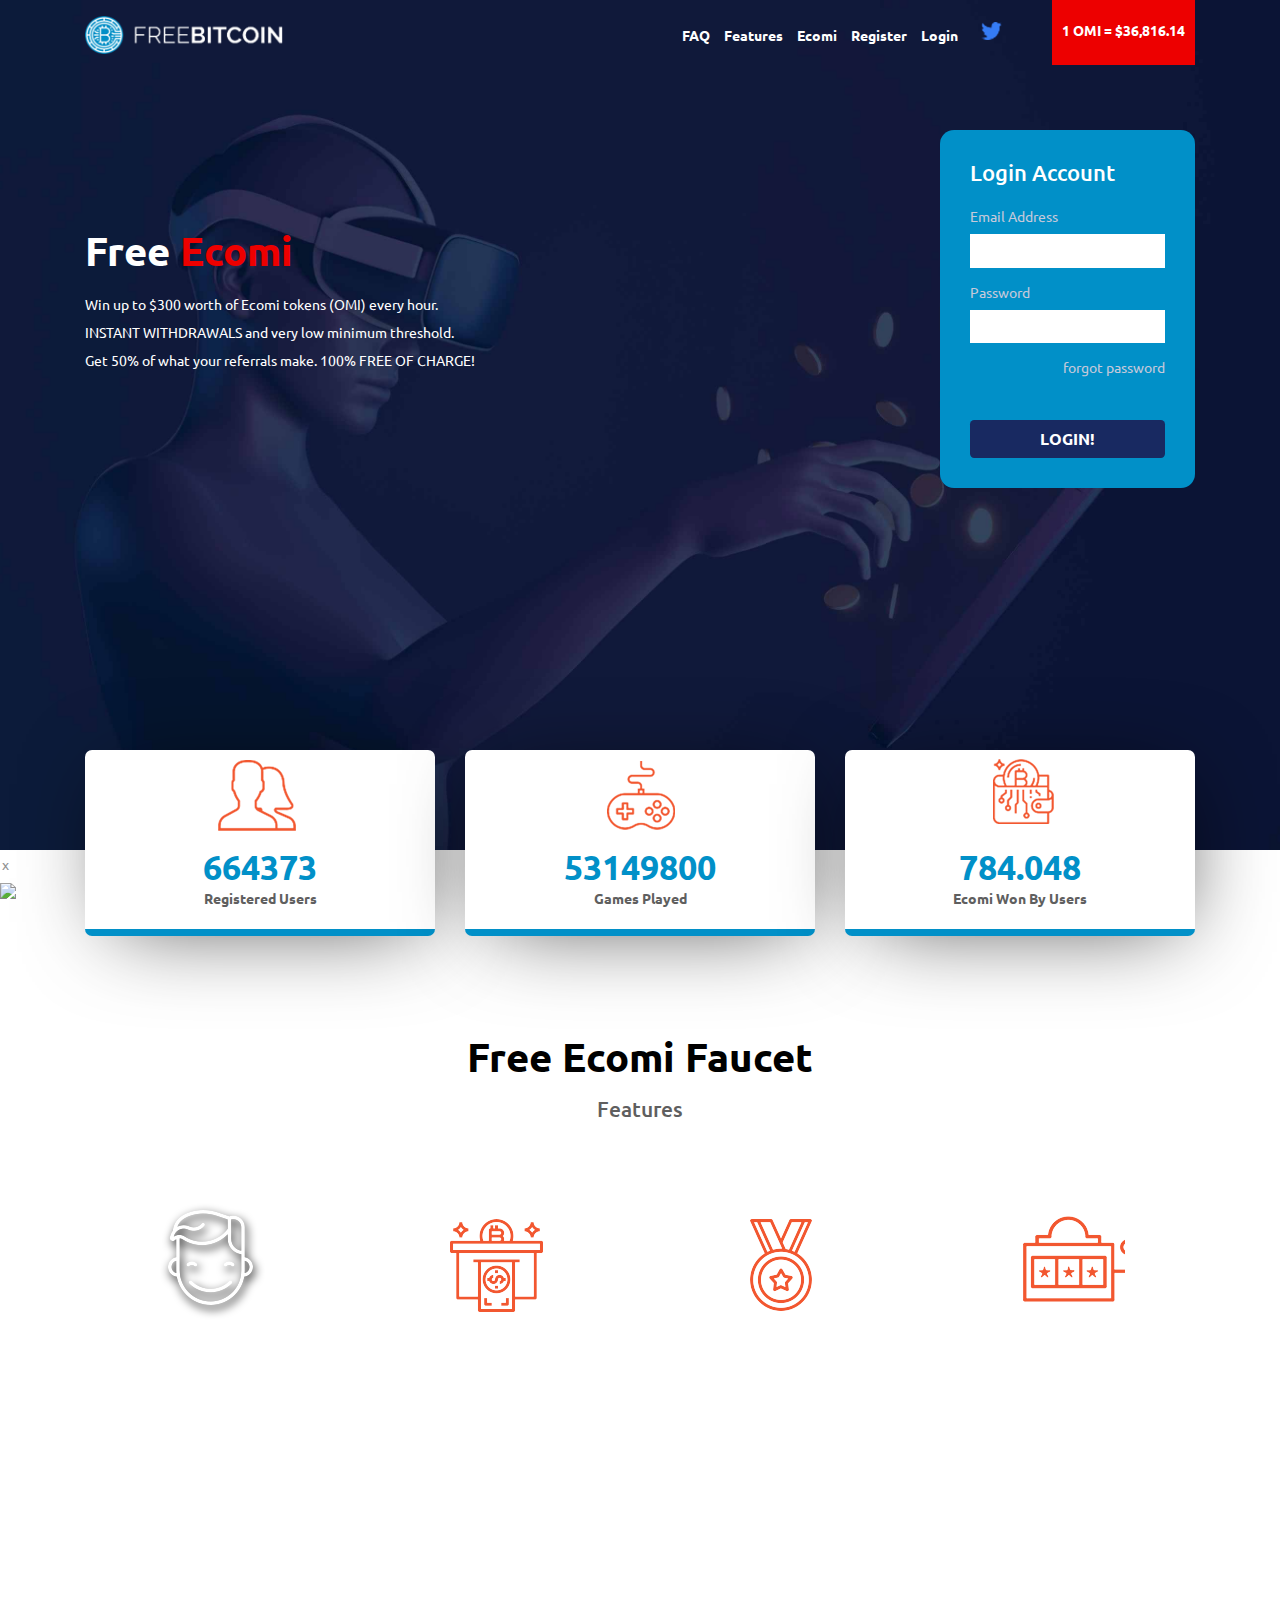
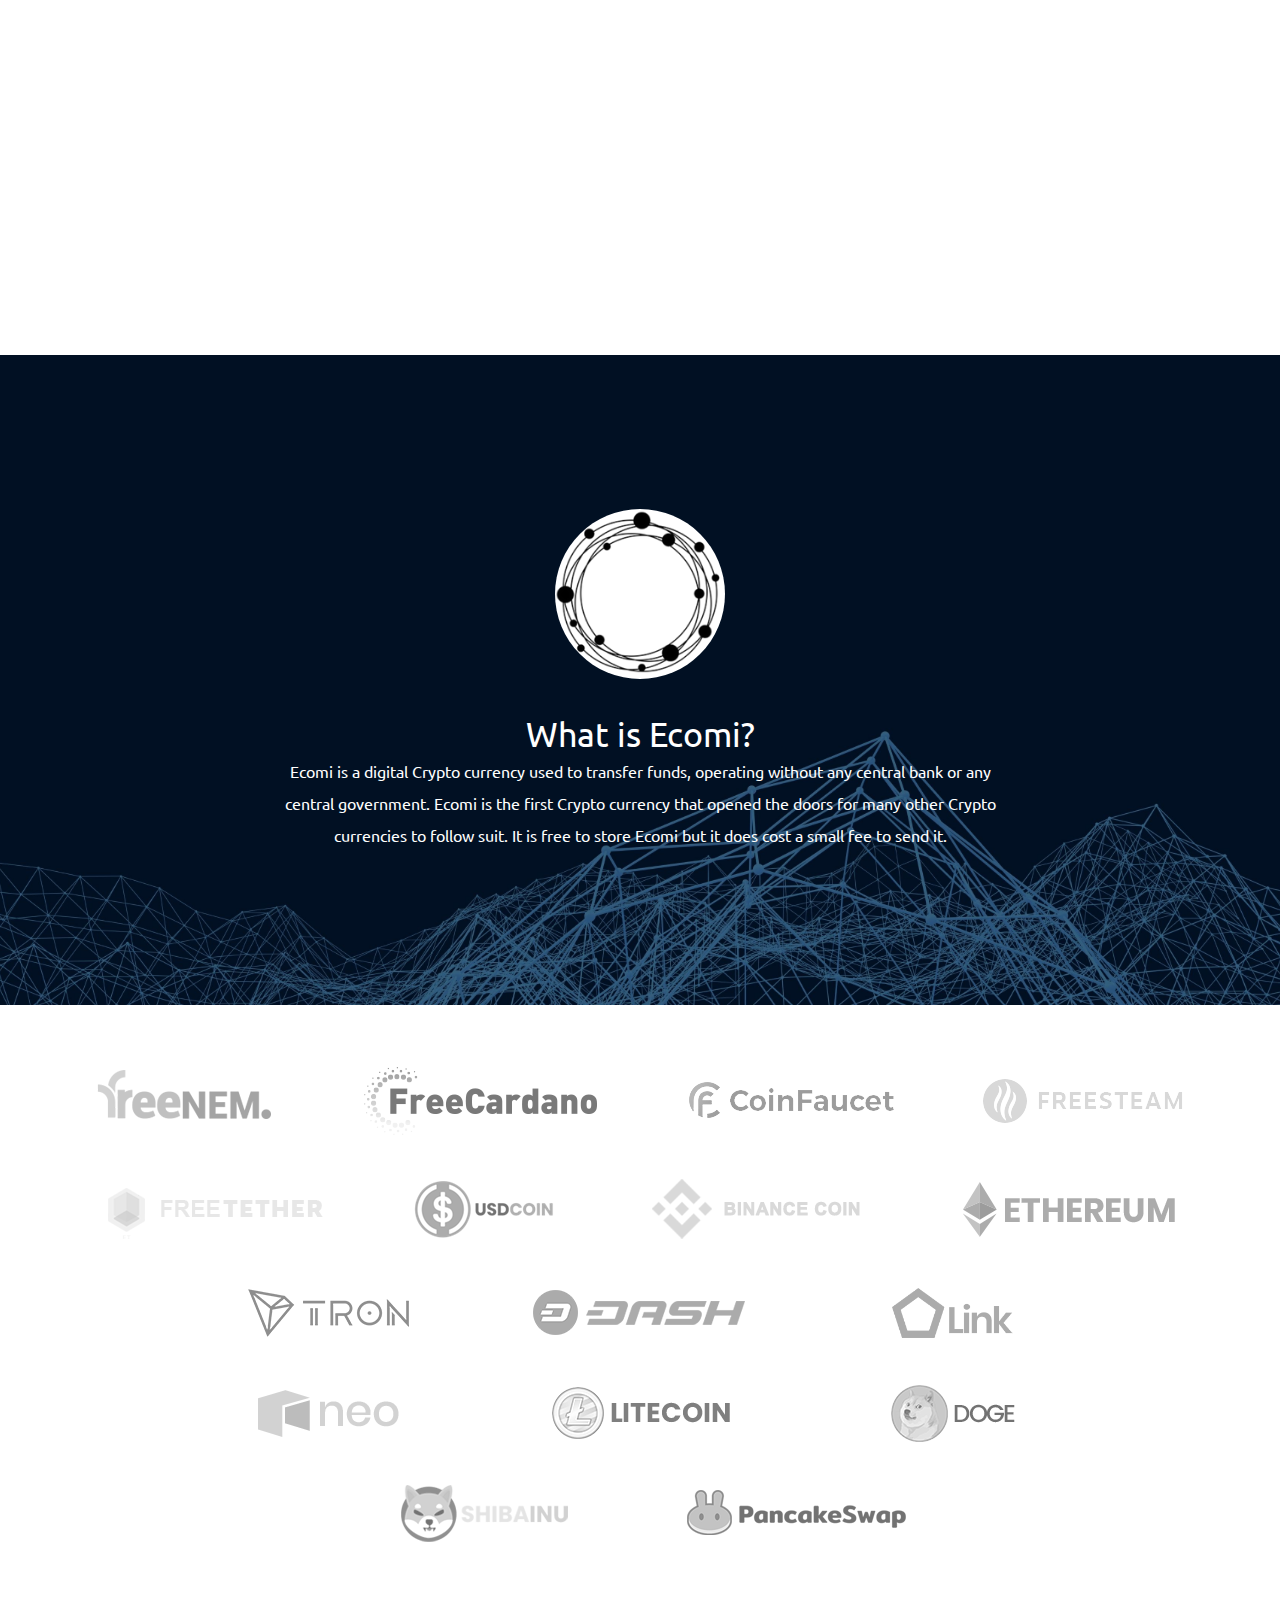
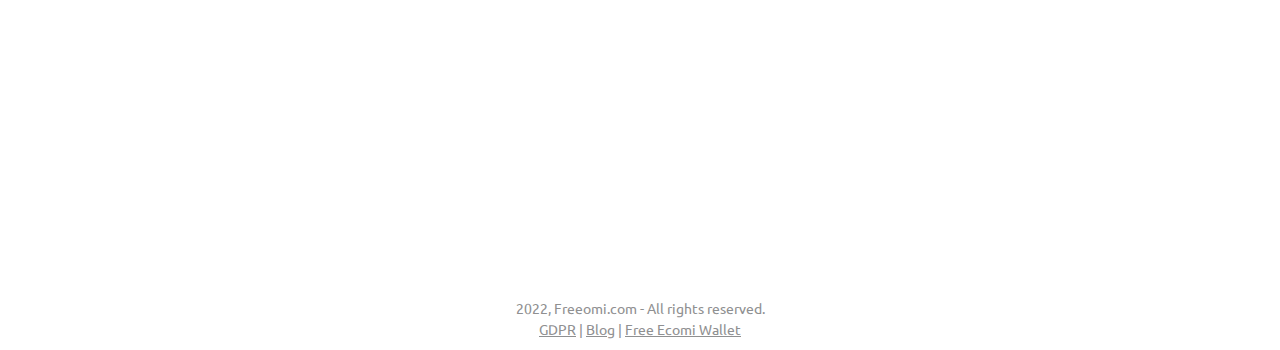
==== html/index.html @ 7c42567a "Project set to start on new git" ====
<!DOCTYPE html>
<!--[if lt IE 7]>      <html class="no-js lt-ie9 lt-ie8 lt-ie7" lang="en"> <![endif]-->
<!--[if IE 7]>         <html class="no-js lt-ie9 lt-ie8" lang="en"> <![endif]-->
<!--[if IE 8]>         <html class="no-js lt-ie9" lang="en"> <![endif]-->
<!--[if gt IE 8]><!--> <html class="no-js" lang="en"> <!--<![endif]-->

<head>
    <meta charset="utf-8">
    <meta http-equiv="X-UA-Compatible" content="IE=edge">

    <title>Free ecomi Cryptocurrency faucet | Free OMI Digital Currency | Freeomi.com</title>
    <meta name="description" content="Win free ecomi cryptocurrency after playing a simple game. Get Free ecomi Digital currency up to $300. We are a free ecomi faucet &amp; OMI.">
    <meta name="keywords" content="Coin,Faucet,Free,ecomi,Freeomi.com" />
    <meta name="robots" content="index, follow">
    <link rel="canonical" href="website_link_here" />

    <meta name="viewport" content="width=device-width, initial-scale=1">
    
    
    <!-- Google fonts -->
    <link rel="preconnect" href="https://fonts.googleapis.com">
    <link rel="preconnect" href="https://fonts.gstatic.com" crossorigin>
    <link href="https://fonts.googleapis.com/css2?family=Ubuntu:ital,wght@0,400;0,500;0,700;1,400;1,500;1,700&display=swap" rel="stylesheet">

    <link rel="stylesheet" href="../assets/css/app.css">
    <link rel="stylesheet" href="../assets/css/icofont.css">
    <link rel="stylesheet" href="../assets/css/dev.css">

</head>
<body>

    <!--[if lt IE 8]>
        <p class="browserupgrade">You are using an <strong>outdated</strong> browser. Please <a href="http://browsehappy.com/">upgrade your browser</a> to improve your experience.</p>
    <![endif]-->

    <header class="header nav-header ">
            <div class="container">
                <div class="main-navbar">
                <nav class="navbar navbar-expand-lg navbar-light">
                                        <a class="navbar-brand" href="/"><img src="../assets/img/freebitcoin/logo-main.png" class="" alt="Free Ecomi"></a>
                                <button class="navbar-toggler" type="button" data-toggle="collapse" data-target="#navbarSupportedContent" aria-controls="navbarSupportedContent" aria-expanded="false" aria-label="Toggle navigation">
                    <span class="navbar-toggler-icon"></span>
                </button>

                <div class="collapse navbar-collapse" id="navbarSupportedContent">
                    <ul class="navbar-nav ml-auto">
                            <li class="nav-item"><a class="nav-link" href="/faq">FAQ</a></li>
                            <li class="nav-item"><a class="nav-link" href="/" data-scroll="mid">Features</a></li>
                            <li class="nav-item"><a class="nav-link" href="/" data-scroll="bot">Ecomi</a></li>
                            <li class="nav-item"><a class="nav-link register-link" href="/" data-scroll="top">Register</a></li>
                            <li class="nav-item"><a class="nav-link login-link" href="/" data-scroll="top">Login</a></li>
                            <li class="navbar-twitter"><a href="https://twitter.com/cryptosfaucets"></a></li>
                            
                            <li class="navbar-coins bg-1 visible-lg"><a href="#">1 OMI = $36,816.14</a></li>
                        </ul>
                </div>
                </nav>
            </div>

            <div class="clearfix"></div>
        </div>
    </header>


    <main class="main-wrap">
        <section class="home">
            <section class="top">
                <div class="container">
                    <div class="row">
                        <div class="col-sm-7 col-md-8 col-lg-9 slogan">
                            <h1>Free <span class="coin-name">Ecomi</span></h1>
                            <p>Win up to $300 worth of Ecomi tokens (OMI) every hour.<br>INSTANT WITHDRAWALS and very low minimum threshold.<br>Get 50% of what your referrals make. 100% FREE OF CHARGE!</p>
                        </div>
                        <div class="col-xs-12 col-sm-5 col-md-4 col-lg-3">
                            <div class="register-login">
                                <div class="login-wrapper wrapper bg-1">
                                    <h2>Login Account</h2>
                                    <input type="hidden" name="_token" value="pEGcYd3uxYB3Cq7snWx8dIXbvPFyYZe1IE9HZrPq">

                                    <div class="form-group">
                                        <label>Email Address</label>
                                        <input type="email" name="email" class="form-control email"
                                            placeholder="Email Address" tabindex="1"
                                            value="">
                                    </div>

                                    <div class="form-group">
                                        <label>Password</label>
                                        <input type="password" name="password" class="form-control password"
                                            placeholder="Password" tabindex="2">
                                    </div>

                                    <p class="login-forgot-pass"><a href="#"
                                            class="forgot-link">forgot password</a></p>
                                    <div class="clearfix"></div>
                                    <button class="main-button main-button-yellow login bg-3" tabindex="4">
                                        LOGIN!
                                    </button>
                                    <div class="error"></div>
                                </div>

                                <div class="register-wrapper wrapper bg-1">
                                    <h2>Register Account</h2>
                                    <input type="hidden" name="_token" value="pEGcYd3uxYB3Cq7snWx8dIXbvPFyYZe1IE9HZrPq">

                                    <div class="form-group">
                                        <label>Email Address</label>
                                        <input type="email" name="email" class="form-control email"
                                            placeholder="Email Address" tabindex="1"
                                            value="">
                                    </div>

                                    <div class="form-group">
                                        <label>Password</label>
                                        <input type="password" name="password" class="form-control password"
                                            placeholder="Password" tabindex="2">
                                    </div>

                                    <div class="form-group">
                                        <label>Confirm Password</label>
                                        <input type="password" name="confirm-password" class="form-control confirm-password"
                                            placeholder="Confirm Password" tabindex="3">
                                    </div>

                                    <div class="clearfix"></div>

                                    <button class="main-button main-button-yellow register bg-3"
                                        tabindex="4">REGISTER!</button>
                                    <div class="error"></div>
                                </div>

                                <div class="forgot-wrapper wrapper bg-1">
                                    <h2>forgot password</h2>
                                    <input type="hidden" name="_token" value="pEGcYd3uxYB3Cq7snWx8dIXbvPFyYZe1IE9HZrPq">

                                    <div class="form-group">
                                        <label>Email Address</label>
                                        <input type="email" name="email" class="form-control email"
                                            placeholder="Email Address" tabindex="1"
                                            value="">
                                    </div>

                                    <div class="form-group">
                                        <label>New Password</label>
                                        <input type="password" name="new-password" class="form-control new-password"
                                            placeholder="Password" tabindex="2">
                                    </div>

                                    <div class="form-group">
                                        <label>Confirm New Password</label>
                                        <input type="password" name="confirm-new-password"
                                            class="form-control confirm-new-password"
                                            placeholder="Confirm Password" tabindex="3">
                                    </div>

                                    <div class="clearfix"></div>

                                    <button class="main-button main-button-yellow forgot bg-3"
                                        tabindex="4">RESET!</button>
                                    <div class="error"></div>
                                </div>

                                <div class="h-captcha"></div>
                            </div>
                        </div>

                    </div>
                </div>
            </section>


            <section class="top-stats">
                <div class="container">
                    <div class="row">
                        <div class="col-md-4">
                            <div class="stat reg">
                                <i class=""></i>
                                <div class="num">664373</div>
                                <div class="text">Registered Users</div>
                            </div>
                        </div>

                        <div class="col-md-4">
                            <div class="stat game">
                                <i></i>
                                <div class="num">53149800</div>
                                <div class="text">Games Played</div>
                            </div>
                        </div>

                        <div class="col-md-4">
                            <div class="stat coin">
                                <i></i>
                                <div class="num">784.048</div>
                                <div class="text">Ecomi Won By Users</div>
                            </div>
                        </div>
                    </div>
                </div>
            </section>

            <section class="mid">
                <div class="container">
                                                
                    <h1 class="color-1">Free Ecomi Faucet</h1>
                    <h2 class="color-1">Features</h2>

                    <div class="row feature-wrapper">
                        <div class="feature col-sm-6 col-md-3">
                            <i class="icon hour"></i>
                            <div class="text-wrapper">
                                <div class="header">
                                    FREE Ecomi Every Hour
                                </div>
                                <div class="text">
                                    Get Free Ecomi absolutely free every hour by playing a very simple game and you can win up to $300 in Free Ecomi! With a click of a button your wallet will be rewarded!
                                </div>
                            </div>
                            <div class="clearfix"></div>
                        </div>

                        <div class="feature col-sm-6 col-md-3">
                            <i class="icon withdrawl"></i>
                            <div class="text-wrapper">
                                <div class="header">
                                    Instant Withdrawals
                                </div>
                                <div class="text">
                                    You don&#039;t have to wait to get paid. With Freeomi.com you would get paid instantly once you reach our very minimum withdrawal amount. This Ecomi Faucet will giveaway free OMI after clicking a button once an hour.
                                </div>
                            </div>
                            <div class="clearfix"></div>
                        </div>

                        <div class="feature col-sm-6 col-md-3">
                            <i class="icon referral"></i>
                            <div class="text-wrapper">
                                <div class="header">
                                    Highly-Rewarding Referral Program
                                </div>
                                <div class="text">
                                    You get 50% of whatever your friends earn with Free Ecomi! That&#039;s right, 50%! Accordingly, they will get 50% from what their referrals make and would be incentivized to participate, so bring in as many friends as you can. The sky is the limit.
                                </div>
                            </div>
                            <div class="clearfix"></div>
                        </div>

                        <div class="feature col-sm-6 col-md-3">
                            <i class="icon lottery"></i>
                            <div class="text-wrapper">
                                <div class="header">
                                    FREE Promotions
                                </div>
                                <div class="text">
                                    You don&#039;t have to wait 1 hour to get free Ecomi! Follow us on Twitter to get free promo codes that will allow you to get extra rolls without waiting, this will increase your chances to win more - and this is why Freeomi.com is 100% unique.
                                </div>
                            </div>
                            <div class="clearfix"></div>
                        </div>
                    </div>

                    <br><br>
                    <div style="text-align:center">
                        <iframe data-aa="934981" src="//ad.a-ads.com/934981?size=300x250" scrolling="no" style="width:300px; height:250px; border:0px; padding:0; overflow:hidden" allowtransparency="true"></iframe>
                    </div>
                </div>
            </section>
            <div class="clearfix"></div>

            <section class="bot">
                <div class="banner d-none d-md-block">
                    <img src="../assets/img/freebitcoin/home-bottom-banner.jpg"
                        alt="Free Ecomi Cryptocurrency">
                </div>
                <div class="what-is">
                    <div class="what-is-logo d-none d-sm-block"></div>
                    <div class="what-is-header">What is Ecomi?</div>
                    <div class="what-is-text">
                        Ecomi is a digital Crypto currency used to transfer funds, operating without any central bank or any central government. Ecomi is the first Crypto currency that opened the doors for many other Crypto currencies to follow suit. It is free to store Ecomi but it does cost a small fee to send it.
                    </div>
                </div>
            </section>

            <section class="partners">
                <a href="https://freenem.com" target="_blank"><img class="img-fluid"
                src="../assets/img/freenem/partner-logo.png"></a>
                <a href="https://freecardano.com" target="_blank"><img class="img-fluid"
                src="../assets/img/freecardano/partner-logo.png"></a>
                <a href="https://coinfaucet.io" target="_blank"><img class="img-fluid"
                src="../assets/img/coinfaucet/partner-logo.png"></a>
                <a href="https://freesteam.io" target="_blank"><img class="img-fluid"
                src="../assets/img/freesteam/partner-logo.png"></a>
                <a href="https://freetether.com" target="_blank"><img class="img-fluid"
                src="../assets/img/freetether/partner-logo.png"></a>
                <a href="https://freeusdcoin.com" target="_blank"><img class="img-fluid"
                src="../assets/img/freeusdcoin/partner-logo.png"></a>
                <a href="https://freebinancecoin.com" target="_blank"><img class="img-fluid"
                src="../assets/img/freebinancecoin/partner-logo.png"></a>
                <a href="https://freeethereum.com" target="_blank"><img class="img-fluid"
                src="../assets/img/freeethereum/partner-logo.png"></a>
                <a href="https://free-tron.com" target="_blank"><img class="img-fluid"
                src="../assets/img/freetron/partner-logo.png"></a>
                <a href="https://freedash.io" target="_blank"><img class="img-fluid"
                src="../assets/img/freedash/partner-logo.png"></a>
                <a href="https://freechainlink.io" target="_blank"><img class="img-fluid"
                src="../assets/img/freechain/partner-logo.png"></a>
                <a href="https://freeneo.io" target="_blank"><img class="img-fluid"
                src="../assets/img/freeneo/partner-logo.png"></a>
                <a href="https://free-ltc.com" target="_blank"><img class="img-fluid"
                src="../assets/img/freelitecoin/partner-logo.png"></a>
                <a href="https://free-doge.com" target="_blank"><img class="img-fluid"
                src="../assets/img/freedoge/partner-logo.png"></a>
                <a href="https://freeshibainu.com" target="_blank"><img class="img-fluid"
                src="../assets/img/freeshibainu/partner-logo.png"></a>
                <a href="https://freepancake.com" target="_blank"><img class="img-fluid"
                src="../assets/img/freepancake/partner-logo.png"></a>
            </section>

            <section class="bottom-ad">
                <div style="text-align:center">
                    <iframe data-aa='938270' src='//ad.a-ads.com/938270?size=200x200' scrolling='no' style='width:200px; height:200px; border:0px; padding:0;overflow:hidden' allowtransparency='true'></iframe>
                    <iframe data-aa="938271" src="//ad.a-ads.com/938271?size=125x125" scrolling="no" style="width:125px; height:125px; border:0px; padding:0; overflow:hidden" allowtransparency="true"></iframe>
                </div>
            </section>
        </section>
    </main>

    <footer>
        <div class="footer-links">
            <p class="copyright">2022, Freeomi.com - All rights reserved.</p>
            <p><a href="gdpr">GDPR</a> | <a href="/blog">Blog</a> | <a href='/articles/free-bitcoin-wallet-and-investment-advice'>Free Ecomi Wallet</a></p>
        </div>
    </footer>


    <div style="position:fixed; bottom:0; left:0; z-index:10000" class="d-none d-lg-block">
        <div onclick="$(this).parent().remove()" style="top:-28px; right:0; position:absolute; background:white; padding:3px; padding-left:7px; padding-right:7px; cursor:pointer">x</div>
        <a href="https://roobet.com/?ref=freebitcoin" target="_blank"><img src="https://i.imgur.com/lpu7NQl.png"></a>
    </div>
        
    <script type="text/javascript">
        var width = window.innerWidth;
        if (width <= 575) {
            the_script = `<a href="https://bc.game/i-1ngntdlx-n/" target="_blank"><img src="https://i.imgur.com/GndqAQp.png" width="100%"><\/a>`;
            document.write(`
                <div style="position:fixed; bottom:0; width:100%;" class="d-block d-sm-none">
                    <div onclick="$(this).parent().remove()" style="right:0; position:absolute; background:white; padding:8px; padding-left:16px; padding-right:16px; font-size:18px; cursor:pointer;">x</div>`
                        + the_script +
                `</div>
            `);
        }
    </script>
                
            
    <script src="../assets/js/app.js"></script>

    <script src="../assets/js/main.js"></script>

</body>
</html>
---- assets/css/app.css ----
@import url(https://fonts.googleapis.com/css?family=Nunito);

/*!
 * jQuery UI CSS Framework 1.12.1
 * http: //jqueryui.com
 *
 * Copyright jQuery Foundation and other contributors
 * Released under the MIT license.
 * http://jquery.org/license
 *
 * http://api.jqueryui.com/category/theming/
 */

.ui-helper-hidden {
    display: none;
}
:root{
    --changed1: rgb(216 49 49 / 70%);
}
a{
    transition: .3s !important;
}



.ui-helper-hidden-accessible {
    border: 0;
    clip: rect(0 0 0 0);
    height: 1px;
    margin: -1px;
    overflow: hidden;
    padding: 0;
    position: absolute;
    width: 1px;
}
.ui-helper-reset {
    margin: 0;
    padding: 0;
    border: 0;
    outline: 0;
    line-height: 1.3;
    text-decoration: none;
    font-size: 100%;
    list-style: none;
}
.ui-helper-clearfix:after, .ui-helper-clearfix:before {
    content: "";
    display: table;
    border-collapse: collapse;
}
.ui-helper-clearfix:after {
    clear: both;
}
.ui-helper-zfix {
    width: 100%;
    height: 100%;
    top: 0;
    left: 0;
    position: absolute;
    opacity: 0;
    filter: Alpha(Opacity=0);
}
.ui-front {
    z-index: 100;
}
.ui-state-disabled {
    cursor: default!important;
    pointer-events: none;
}
.ui-icon {
    display: inline-block;
    vertical-align: middle;
    margin-top: -.25em;
    position: relative;
    text-indent: -99999px;
    overflow: hidden;
    background-repeat: no-repeat;
}
.ui-widget-icon-block {
    left: 50%;
    margin-left: -8px;
    display: block;
}
.ui-widget-overlay {
    position: fixed;
    top: 0;
    left: 0;
    width: 100%;
    height: 100%}
.daterangepicker {
    position: absolute;
    color: inherit;
    background-color: #fff;
    border-radius: 4px;
    border: 1px solid #ddd;
    width: 278px;
    max-width: none;
    padding: 0;
    margin-top: 7px;
    top: 100px;
    left: 20px;
    z-index: 3001;
    display: none;
    font-family: arial;
    font-size: 15px;
    line-height: 1em;
}
.daterangepicker:after, .daterangepicker:before {
    position: absolute;
    display: inline-block;
    border-bottom-color: rgba(0, 0, 0, .2);
    content: ""}
.daterangepicker:before {
    top: -7px;
    border-right: 7px solid transparent;
    border-left: 7px solid transparent;
    border-bottom: 7px solid #ccc;
}
.daterangepicker:after {
    top: -6px;
    border-right: 6px solid transparent;
    border-bottom: 6px solid #fff;
    border-left: 6px solid transparent;
}
.daterangepicker.opensleft:before {
    right: 9px;
}
.daterangepicker.opensleft:after {
    right: 10px;
}
.daterangepicker.openscenter:after, .daterangepicker.openscenter:before {
    left: 0;
    right: 0;
    width: 0;
    margin-left: auto;
    margin-right: auto;
}
.daterangepicker.opensright:before {
    left: 9px;
}
.daterangepicker.opensright:after {
    left: 10px;
}
.daterangepicker.drop-up {
    margin-top: -7px;
}
.daterangepicker.drop-up:before {
    top: auto;
    bottom: -7px;
    border-bottom: initial;
    border-top: 7px solid #ccc;
}
.daterangepicker.drop-up:after {
    top: auto;
    bottom: -6px;
    border-bottom: initial;
    border-top: 6px solid #fff;
}
.daterangepicker.single .daterangepicker .ranges, .daterangepicker.single .drp-calendar {
    float: none;
}
.daterangepicker.single .drp-selected {
    display: none;
}
.daterangepicker.show-calendar .drp-buttons, .daterangepicker.show-calendar .drp-calendar {
    display: block;
}
.daterangepicker.auto-apply .drp-buttons {
    display: none;
}
.daterangepicker .drp-calendar {
    display: none;
    max-width: 270px;
}
.daterangepicker .drp-calendar.left {
    padding: 8px 0 8px 8px;
}
.daterangepicker .drp-calendar.right {
    padding: 8px;
}
.daterangepicker .drp-calendar.single .calendar-table {
    border: none;
}
.daterangepicker .calendar-table .next span, .daterangepicker .calendar-table .prev span {
    color: #fff;
    border: solid #000;
    border-width: 0 2px 2px 0;
    border-radius: 0;
    display: inline-block;
    padding: 3px;
}
.daterangepicker .calendar-table .next span {
    transform: rotate(-45deg);
    -webkit-transform: rotate(-45deg);
}
.daterangepicker .calendar-table .prev span {
    transform: rotate(135deg);
    -webkit-transform: rotate(135deg);
}
.daterangepicker .calendar-table td, .daterangepicker .calendar-table th {
    text-align: center;
    vertical-align: middle;
    min-width: 32px;
    width: 32px;
    height: 24px;
    line-height: 24px;
    font-size: 12px;
    border-radius: 4px;
    border: 1px solid transparent;
    white-space: nowrap;
    cursor: pointer;
}
.daterangepicker .calendar-table {
    border: 1px solid #fff;
    border-radius: 4px;
    background-color: #fff;
}
.daterangepicker .calendar-table table {
    width: 100%;
    margin: 0;
    border-spacing: 0;
    border-collapse: collapse;
}
.daterangepicker td.available:hover, .daterangepicker th.available:hover {
    background-color: #eee;
    border-color: transparent;
    color: inherit;
}
.daterangepicker td.week, .daterangepicker th.week {
    font-size: 80%;
    color: #ccc;
}
.daterangepicker td.off, .daterangepicker td.off.end-date, .daterangepicker td.off.in-range, .daterangepicker td.off.start-date {
    background-color: #fff;
    border-color: transparent;
    color: #999;
}
.daterangepicker td.in-range {
    background-color: #ebf4f8;
    border-color: transparent;
    color: #000;
    border-radius: 0;
}
.daterangepicker td.start-date {
    border-radius: 4px 0 0 4px;
}
.daterangepicker td.end-date {
    border-radius: 0 4px 4px 0;
}
.daterangepicker td.start-date.end-date {
    border-radius: 4px;
}
.daterangepicker td.active, .daterangepicker td.active:hover {
    background-color: #357ebd;
    border-color: transparent;
    color: #fff;
}
.daterangepicker th.month {
    width: auto;
}
.daterangepicker option.disabled, .daterangepicker td.disabled {
    color: #999;
    cursor: not-allowed;
    text-decoration: line-through;
}
.daterangepicker select.monthselect, .daterangepicker select.yearselect {
    font-size: 12px;
    padding: 1px;
    height: auto;
    margin: 0;
    cursor: default;
}
.daterangepicker select.monthselect {
    margin-right: 2%;
    width: 56%}
.daterangepicker select.yearselect {
    width: 40%}
.daterangepicker select.ampmselect, .daterangepicker select.hourselect, .daterangepicker select.minuteselect, .daterangepicker select.secondselect {
    width: 50px;
    margin: 0 auto;
    background: #eee;
    border: 1px solid #eee;
    padding: 2px;
    outline: 0;
    font-size: 12px;
}
.daterangepicker .calendar-time {
    text-align: center;
    margin: 4px auto 0;
    line-height: 30px;
    position: relative;
}
.daterangepicker .calendar-time select.disabled {
    color: #ccc;
    cursor: not-allowed;
}
.daterangepicker .drp-buttons {
    clear: both;
    text-align: right;
    padding: 8px;
    border-top: 1px solid #ddd;
    display: none;
    line-height: 12px;
    vertical-align: middle;
}
.daterangepicker .drp-selected {
    display: inline-block;
    font-size: 12px;
    padding-right: 8px;
}
.daterangepicker .drp-buttons .btn {
    margin-left: 8px;
    font-size: 12px;
    font-weight: 700;
    padding: 4px 8px;
}
.daterangepicker.show-ranges .drp-calendar.left {
    border-left: 1px solid #ddd;
}
.daterangepicker .ranges {
    float: none;
    text-align: left;
    margin: 0;
}
.daterangepicker.show-calendar .ranges {
    margin-top: 8px;
}
.daterangepicker .ranges ul {
    list-style: none;
    margin: 0 auto;
    padding: 0;
    width: 100%}
.daterangepicker .ranges li {
    font-size: 12px;
    padding: 8px 12px;
    cursor: pointer;
}
.daterangepicker .ranges li:hover {
    background-color: #eee;
}
.daterangepicker .ranges li.active {
    background-color: #08c;
    color: #fff;
}
@media (min-width:564px) {
    .daterangepicker {
    width: auto;
}
.daterangepicker .ranges ul {
    width: 140px;
}
.daterangepicker.single .ranges ul {
    width: 100%}
.daterangepicker.single .drp-calendar.left {
    clear: none;
}
.daterangepicker.single.ltr .drp-calendar, .daterangepicker.single.ltr .ranges {
    float: left;
}
.daterangepicker.single.rtl .drp-calendar, .daterangepicker.single.rtl .ranges {
    float: right;
}
.daterangepicker.ltr {
    direction: ltr;
    text-align: left;
}
.daterangepicker.ltr .drp-calendar.left {
    clear: left;
    margin-right: 0;
}
.daterangepicker.ltr .drp-calendar.left .calendar-table {
    border-right: none;
    border-top-right-radius: 0;
    border-bottom-right-radius: 0;
}
.daterangepicker.ltr .drp-calendar.right {
    margin-left: 0;
}
.daterangepicker.ltr .drp-calendar.right .calendar-table {
    border-left: none;
    border-top-left-radius: 0;
    border-bottom-left-radius: 0;
}
.daterangepicker.ltr .drp-calendar.left .calendar-table {
    padding-right: 8px;
}
.daterangepicker.ltr .drp-calendar, .daterangepicker.ltr .ranges {
    float: left;
}
.daterangepicker.rtl {
    direction: rtl;
    text-align: right;
}
.daterangepicker.rtl .drp-calendar.left {
    clear: right;
    margin-left: 0;
}
.daterangepicker.rtl .drp-calendar.left .calendar-table {
    border-left: none;
    border-top-left-radius: 0;
    border-bottom-left-radius: 0;
}
.daterangepicker.rtl .drp-calendar.right {
    margin-right: 0;
}
.daterangepicker.rtl .drp-calendar.right .calendar-table {
    border-right: none;
    border-top-right-radius: 0;
    border-bottom-right-radius: 0;
}
.daterangepicker.rtl .drp-calendar.left .calendar-table {
    padding-left: 12px;
}
.daterangepicker.rtl .drp-calendar, .daterangepicker.rtl .ranges {
    text-align: right;
    float: right;
}
}@media (min-width:730px) {
    .daterangepicker .ranges {
    width: auto;
}
.daterangepicker.ltr .ranges {
    float: left;
}
.daterangepicker.rtl .ranges {
    float: right;
}
.daterangepicker .drp-calendar.left {
    clear: none!important;
}
}/*!
 * jQuery UI CSS Framework 1.12.1
 * http://jqueryui.com
 *
 * Copyright jQuery Foundation and other contributors
 * Released under the MIT license.
 * http://jquery.org/license
 *
 * http://api.jqueryui.com/category/theming/
 *//*!
 * jQuery UI CSS Framework 1.12.1
 * http://jqueryui.com
 *
 * Copyright jQuery Foundation and other contributors
 * Released under the MIT license.
 * http://jquery.org/license
 *
 * http://api.jqueryui.com/category/theming/
 *
 * To view and modify this theme,  visit http://jqueryui.com/themeroller/
 */.ui-widget {
    font-family: Arial, Helvetica, sans-serif;
}
.ui-widget, .ui-widget .ui-widget {
    font-size: 1em;
}
.ui-widget button, .ui-widget input, .ui-widget select, .ui-widget textarea {
    font-family: Arial, Helvetica, sans-serif;
    font-size: 1em;
}
.ui-widget.ui-widget-content {
    border: 1px solid #c5c5c5;
}
.ui-widget-content {
    border: 1px solid #ddd;
    background: #fff;
    color: #333;
}
.ui-widget-content a {
    color: #333;
}
.ui-widget-header {
    border: 1px solid #ddd;
    background: #e9e9e9;
    color: #333;
    font-weight: 700;
}
.ui-widget-header a {
    color: #333;
}
.ui-button, .ui-state-default, .ui-widget-content .ui-state-default, .ui-widget-header .ui-state-default, html .ui-button.ui-state-disabled:active, html .ui-button.ui-state-disabled:hover {
    border: 1px solid #c5c5c5;
    background: #f6f6f6;
    font-weight: 400;
    color: #454545;
}
.ui-button, .ui-state-default a, .ui-state-default a:link, .ui-state-default a:visited, a.ui-button, a:link.ui-button, a:visited.ui-button {
    color: #454545;
    text-decoration: none;
}
.ui-button:focus, .ui-button:hover, .ui-state-focus, .ui-state-hover, .ui-widget-content .ui-state-focus, .ui-widget-content .ui-state-hover, .ui-widget-header .ui-state-focus, .ui-widget-header .ui-state-hover {
    border: 1px solid #ccc;
    background: #ededed;
    font-weight: 400;
    color: #2b2b2b;
}
.ui-state-focus a, .ui-state-focus a:hover, .ui-state-focus a:link, .ui-state-focus a:visited, .ui-state-hover a, .ui-state-hover a:hover, .ui-state-hover a:link, .ui-state-hover a:visited, a.ui-button:focus, a.ui-button:hover {
    color: #2b2b2b;
    text-decoration: none;
}
.ui-visual-focus {
    box-shadow: 0 0 3px 1px #5e9ed6;
}
.ui-button.ui-state-active:hover, .ui-button:active, .ui-state-active, .ui-widget-content .ui-state-active, .ui-widget-header .ui-state-active, a.ui-button:active {
    border: 1px solid #003eff;
    background: #007fff;
    font-weight: 400;
    color: #fff;
}
.ui-icon-background, .ui-state-active .ui-icon-background {
    border: #003eff;
    background-color: #fff;
}
.ui-state-active a, .ui-state-active a:link, .ui-state-active a:visited {
    color: #fff;
    text-decoration: none;
}
.ui-state-highlight, .ui-widget-content .ui-state-highlight, .ui-widget-header .ui-state-highlight {
    border: 1px solid #dad55e;
    background: #fffa90;
    color: #777620;
}
.ui-state-checked {
    border: 1px solid #dad55e;
    background: #fffa90;
}
.ui-state-highlight a, .ui-widget-content .ui-state-highlight a, .ui-widget-header .ui-state-highlight a {
    color: #777620;
}
.ui-state-error, .ui-widget-content .ui-state-error, .ui-widget-header .ui-state-error {
    border: 1px solid #f1a899;
    background: #fddfdf;
    color: #5f3f3f;
}
.ui-state-error-text, .ui-state-error a, .ui-widget-content .ui-state-error-text, .ui-widget-content .ui-state-error a, .ui-widget-header .ui-state-error-text, .ui-widget-header .ui-state-error a {
    color: #5f3f3f;
}
.ui-priority-primary, .ui-widget-content .ui-priority-primary, .ui-widget-header .ui-priority-primary {
    font-weight: 700;
}
.ui-priority-secondary, .ui-widget-content .ui-priority-secondary, .ui-widget-header .ui-priority-secondary {
    opacity: .7;
    filter: Alpha(Opacity=70);
    font-weight: 400;
}
.ui-state-disabled, .ui-widget-content .ui-state-disabled, .ui-widget-header .ui-state-disabled {
    opacity: .35;
    filter: Alpha(Opacity=35);
    background-image: none;
}
.ui-state-disabled .ui-icon {
    filter: Alpha(Opacity=35);
}
.ui-icon {
    width: 16px;
    height: 16px;
}
.ui-icon, .ui-widget-content .ui-icon, .ui-widget-header .ui-icon {
    background-image: url(/images/vendor/jquery-ui/themes/base/ui-icons_444444_256x240.png?a4c733ec4baef9ad3896d4e34a8a5448);
}
.ui-button:focus .ui-icon, .ui-button:hover .ui-icon, .ui-state-focus .ui-icon, .ui-state-hover .ui-icon {
    background-image: url(/images/vendor/jquery-ui/themes/base/ui-icons_555555_256x240.png?971364734f3b603e5d363a2634898b42);
}
.ui-button:active .ui-icon, .ui-state-active .ui-icon {
    background-image: url(/images/vendor/jquery-ui/themes/base/ui-icons_ffffff_256x240.png?bf27228a7d3957983584fa7698121ea1);
}
.ui-button .ui-state-highlight.ui-icon, .ui-state-highlight .ui-icon {
    background-image: url(/images/vendor/jquery-ui/themes/base/ui-icons_777620_256x240.png?208a290102a4ada58a04de354a1354d7);
}
.ui-state-error-text .ui-icon, .ui-state-error .ui-icon {
    background-image: url(/images/vendor/jquery-ui/themes/base/ui-icons_cc0000_256x240.png?0de3b51742ed3ac61435875bccd8973b);
}
.ui-button .ui-icon {
    background-image: url(/images/vendor/jquery-ui/themes/base/ui-icons_777777_256x240.png?73a1fd052c9d84c0ee0bea3ee85892ed);
}
.ui-icon-blank {
    background-position: 16px 16px;
}
.ui-icon-caret-1-n {
    background-position: 0 0;
}
.ui-icon-caret-1-ne {
    background-position: -16px 0;
}
.ui-icon-caret-1-e {
    background-position: -32px 0;
}
.ui-icon-caret-1-se {
    background-position: -48px 0;
}
.ui-icon-caret-1-s {
    background-position: -65px 0;
}
.ui-icon-caret-1-sw {
    background-position: -80px 0;
}
.ui-icon-caret-1-w {
    background-position: -96px 0;
}
.ui-icon-caret-1-nw {
    background-position: -112px 0;
}
.ui-icon-caret-2-n-s {
    background-position: -128px 0;
}
.ui-icon-caret-2-e-w {
    background-position: -144px 0;
}
.ui-icon-triangle-1-n {
    background-position: 0 -16px;
}
.ui-icon-triangle-1-ne {
    background-position: -16px -16px;
}
.ui-icon-triangle-1-e {
    background-position: -32px -16px;
}
.ui-icon-triangle-1-se {
    background-position: -48px -16px;
}
.ui-icon-triangle-1-s {
    background-position: -65px -16px;
}
.ui-icon-triangle-1-sw {
    background-position: -80px -16px;
}
.ui-icon-triangle-1-w {
    background-position: -96px -16px;
}
.ui-icon-triangle-1-nw {
    background-position: -112px -16px;
}
.ui-icon-triangle-2-n-s {
    background-position: -128px -16px;
}
.ui-icon-triangle-2-e-w {
    background-position: -144px -16px;
}
.ui-icon-arrow-1-n {
    background-position: 0 -32px;
}
.ui-icon-arrow-1-ne {
    background-position: -16px -32px;
}
.ui-icon-arrow-1-e {
    background-position: -32px -32px;
}
.ui-icon-arrow-1-se {
    background-position: -48px -32px;
}
.ui-icon-arrow-1-s {
    background-position: -65px -32px;
}
.ui-icon-arrow-1-sw {
    background-position: -80px -32px;
}
.ui-icon-arrow-1-w {
    background-position: -96px -32px;
}
.ui-icon-arrow-1-nw {
    background-position: -112px -32px;
}
.ui-icon-arrow-2-n-s {
    background-position: -128px -32px;
}
.ui-icon-arrow-2-ne-sw {
    background-position: -144px -32px;
}
.ui-icon-arrow-2-e-w {
    background-position: -160px -32px;
}
.ui-icon-arrow-2-se-nw {
    background-position: -176px -32px;
}
.ui-icon-arrowstop-1-n {
    background-position: -192px -32px;
}
.ui-icon-arrowstop-1-e {
    background-position: -208px -32px;
}
.ui-icon-arrowstop-1-s {
    background-position: -224px -32px;
}
.ui-icon-arrowstop-1-w {
    background-position: -240px -32px;
}
.ui-icon-arrowthick-1-n {
    background-position: 1px -48px;
}
.ui-icon-arrowthick-1-ne {
    background-position: -16px -48px;
}
.ui-icon-arrowthick-1-e {
    background-position: -32px -48px;
}
.ui-icon-arrowthick-1-se {
    background-position: -48px -48px;
}
.ui-icon-arrowthick-1-s {
    background-position: -64px -48px;
}
.ui-icon-arrowthick-1-sw {
    background-position: -80px -48px;
}
.ui-icon-arrowthick-1-w {
    background-position: -96px -48px;
}
.ui-icon-arrowthick-1-nw {
    background-position: -112px -48px;
}
.ui-icon-arrowthick-2-n-s {
    background-position: -128px -48px;
}
.ui-icon-arrowthick-2-ne-sw {
    background-position: -144px -48px;
}
.ui-icon-arrowthick-2-e-w {
    background-position: -160px -48px;
}
.ui-icon-arrowthick-2-se-nw {
    background-position: -176px -48px;
}
.ui-icon-arrowthickstop-1-n {
    background-position: -192px -48px;
}
.ui-icon-arrowthickstop-1-e {
    background-position: -208px -48px;
}
.ui-icon-arrowthickstop-1-s {
    background-position: -224px -48px;
}
.ui-icon-arrowthickstop-1-w {
    background-position: -240px -48px;
}
.ui-icon-arrowreturnthick-1-w {
    background-position: 0 -64px;
}
.ui-icon-arrowreturnthick-1-n {
    background-position: -16px -64px;
}
.ui-icon-arrowreturnthick-1-e {
    background-position: -32px -64px;
}
.ui-icon-arrowreturnthick-1-s {
    background-position: -48px -64px;
}
.ui-icon-arrowreturn-1-w {
    background-position: -64px -64px;
}
.ui-icon-arrowreturn-1-n {
    background-position: -80px -64px;
}
.ui-icon-arrowreturn-1-e {
    background-position: -96px -64px;
}
.ui-icon-arrowreturn-1-s {
    background-position: -112px -64px;
}
.ui-icon-arrowrefresh-1-w {
    background-position: -128px -64px;
}
.ui-icon-arrowrefresh-1-n {
    background-position: -144px -64px;
}
.ui-icon-arrowrefresh-1-e {
    background-position: -160px -64px;
}
.ui-icon-arrowrefresh-1-s {
    background-position: -176px -64px;
}
.ui-icon-arrow-4 {
    background-position: 0 -80px;
}
.ui-icon-arrow-4-diag {
    background-position: -16px -80px;
}
.ui-icon-extlink {
    background-position: -32px -80px;
}
.ui-icon-newwin {
    background-position: -48px -80px;
}
.ui-icon-refresh {
    background-position: -64px -80px;
}
.ui-icon-shuffle {
    background-position: -80px -80px;
}
.ui-icon-transfer-e-w {
    background-position: -96px -80px;
}
.ui-icon-transferthick-e-w {
    background-position: -112px -80px;
}
.ui-icon-folder-collapsed {
    background-position: 0 -96px;
}
.ui-icon-folder-open {
    background-position: -16px -96px;
}
.ui-icon-document {
    background-position: -32px -96px;
}
.ui-icon-document-b {
    background-position: -48px -96px;
}
.ui-icon-note {
    background-position: -64px -96px;
}
.ui-icon-mail-closed {
    background-position: -80px -96px;
}
.ui-icon-mail-open {
    background-position: -96px -96px;
}
.ui-icon-suitcase {
    background-position: -112px -96px;
}
.ui-icon-comment {
    background-position: -128px -96px;
}
.ui-icon-person {
    background-position: -144px -96px;
}
.ui-icon-print {
    background-position: -160px -96px;
}
.ui-icon-trash {
    background-position: -176px -96px;
}
.ui-icon-locked {
    background-position: -192px -96px;
}
.ui-icon-unlocked {
    background-position: -208px -96px;
}
.ui-icon-bookmark {
    background-position: -224px -96px;
}
.ui-icon-tag {
    background-position: -240px -96px;
}
.ui-icon-home {
    background-position: 0 -112px;
}
.ui-icon-flag {
    background-position: -16px -112px;
}
.ui-icon-calendar {
    background-position: -32px -112px;
}
.ui-icon-cart {
    background-position: -48px -112px;
}
.ui-icon-pencil {
    background-position: -64px -112px;
}
.ui-icon-clock {
    background-position: -80px -112px;
}
.ui-icon-disk {
    background-position: -96px -112px;
}
.ui-icon-calculator {
    background-position: -112px -112px;
}
.ui-icon-zoomin {
    background-position: -128px -112px;
}
.ui-icon-zoomout {
    background-position: -144px -112px;
}
.ui-icon-search {
    background-position: -160px -112px;
}
.ui-icon-wrench {
    background-position: -176px -112px;
}
.ui-icon-gear {
    background-position: -192px -112px;
}
.ui-icon-heart {
    background-position: -208px -112px;
}
.ui-icon-star {
    background-position: -224px -112px;
}
.ui-icon-link {
    background-position: -240px -112px;
}
.ui-icon-cancel {
    background-position: 0 -128px;
}
.ui-icon-plus {
    background-position: -16px -128px;
}
.ui-icon-plusthick {
    background-position: -32px -128px;
}
.ui-icon-minus {
    background-position: -48px -128px;
}
.ui-icon-minusthick {
    background-position: -64px -128px;
}
.ui-icon-close {
    background-position: -80px -128px;
}
.ui-icon-closethick {
    background-position: -96px -128px;
}
.ui-icon-key {
    background-position: -112px -128px;
}
.ui-icon-lightbulb {
    background-position: -128px -128px;
}
.ui-icon-scissors {
    background-position: -144px -128px;
}
.ui-icon-clipboard {
    background-position: -160px -128px;
}
.ui-icon-copy {
    background-position: -176px -128px;
}
.ui-icon-contact {
    background-position: -192px -128px;
}
.ui-icon-image {
    background-position: -208px -128px;
}
.ui-icon-video {
    background-position: -224px -128px;
}
.ui-icon-script {
    background-position: -240px -128px;
}
.ui-icon-alert {
    background-position: 0 -144px;
}
.ui-icon-info {
    background-position: -16px -144px;
}
.ui-icon-notice {
    background-position: -32px -144px;
}
.ui-icon-help {
    background-position: -48px -144px;
}
.ui-icon-check {
    background-position: -64px -144px;
}
.ui-icon-bullet {
    background-position: -80px -144px;
}
.ui-icon-radio-on {
    background-position: -96px -144px;
}
.ui-icon-radio-off {
    background-position: -112px -144px;
}
.ui-icon-pin-w {
    background-position: -128px -144px;
}
.ui-icon-pin-s {
    background-position: -144px -144px;
}
.ui-icon-play {
    background-position: 0 -160px;
}
.ui-icon-pause {
    background-position: -16px -160px;
}
.ui-icon-seek-next {
    background-position: -32px -160px;
}
.ui-icon-seek-prev {
    background-position: -48px -160px;
}
.ui-icon-seek-end {
    background-position: -64px -160px;
}
.ui-icon-seek-first, .ui-icon-seek-start {
    background-position: -80px -160px;
}
.ui-icon-stop {
    background-position: -96px -160px;
}
.ui-icon-eject {
    background-position: -112px -160px;
}
.ui-icon-volume-off {
    background-position: -128px -160px;
}
.ui-icon-volume-on {
    background-position: -144px -160px;
}
.ui-icon-power {
    background-position: 0 -176px;
}
.ui-icon-signal-diag {
    background-position: -16px -176px;
}
.ui-icon-signal {
    background-position: -32px -176px;
}
.ui-icon-battery-0 {
    background-position: -48px -176px;
}
.ui-icon-battery-1 {
    background-position: -64px -176px;
}
.ui-icon-battery-2 {
    background-position: -80px -176px;
}
.ui-icon-battery-3 {
    background-position: -96px -176px;
}
.ui-icon-circle-plus {
    background-position: 0 -192px;
}
.ui-icon-circle-minus {
    background-position: -16px -192px;
}
.ui-icon-circle-close {
    background-position: -32px -192px;
}
.ui-icon-circle-triangle-e {
    background-position: -48px -192px;
}
.ui-icon-circle-triangle-s {
    background-position: -64px -192px;
}
.ui-icon-circle-triangle-w {
    background-position: -80px -192px;
}
.ui-icon-circle-triangle-n {
    background-position: -96px -192px;
}
.ui-icon-circle-arrow-e {
    background-position: -112px -192px;
}
.ui-icon-circle-arrow-s {
    background-position: -128px -192px;
}
.ui-icon-circle-arrow-w {
    background-position: -144px -192px;
}
.ui-icon-circle-arrow-n {
    background-position: -160px -192px;
}
.ui-icon-circle-zoomin {
    background-position: -176px -192px;
}
.ui-icon-circle-zoomout {
    background-position: -192px -192px;
}
.ui-icon-circle-check {
    background-position: -208px -192px;
}
.ui-icon-circlesmall-plus {
    background-position: 0 -208px;
}
.ui-icon-circlesmall-minus {
    background-position: -16px -208px;
}
.ui-icon-circlesmall-close {
    background-position: -32px -208px;
}
.ui-icon-squaresmall-plus {
    background-position: -48px -208px;
}
.ui-icon-squaresmall-minus {
    background-position: -64px -208px;
}
.ui-icon-squaresmall-close {
    background-position: -80px -208px;
}
.ui-icon-grip-dotted-vertical {
    background-position: 0 -224px;
}
.ui-icon-grip-dotted-horizontal {
    background-position: -16px -224px;
}
.ui-icon-grip-solid-vertical {
    background-position: -32px -224px;
}
.ui-icon-grip-solid-horizontal {
    background-position: -48px -224px;
}
.ui-icon-gripsmall-diagonal-se {
    background-position: -64px -224px;
}
.ui-icon-grip-diagonal-se {
    background-position: -80px -224px;
}
.ui-corner-all, .ui-corner-left, .ui-corner-tl, .ui-corner-top {
    border-top-left-radius: 3px;
}
.ui-corner-all, .ui-corner-right, .ui-corner-top, .ui-corner-tr {
    border-top-right-radius: 3px;
}
.ui-corner-all, .ui-corner-bl, .ui-corner-bottom, .ui-corner-left {
    border-bottom-left-radius: 3px;
}
.ui-corner-all, .ui-corner-bottom, .ui-corner-br, .ui-corner-right {
    border-bottom-right-radius: 3px;
}
.ui-widget-overlay {
    background: #aaa;
    opacity: .3;
    filter: Alpha(Opacity=30);
}
.ui-widget-shadow {
    box-shadow: 0 0 5px #666;
}
/*!
 * jQuery UI CSS Framework 1.12.1
 * http://jqueryui.com
 *
 * Copyright jQuery Foundation and other contributors
 * Released under the MIT license.
 * http://jquery.org/license
 *
 * http://api.jqueryui.com/category/theming/
 *//*!
 * jQuery UI Tooltip 1.12.1
 * http://jqueryui.com
 *
 * Copyright jQuery Foundation and other contributors
 * Released under the MIT license.
 * http://jquery.org/license
 *
 * http://api.jqueryui.com/tooltip/#theming
 */.ui-tooltip {
    padding: 8px;
    position: absolute;
    z-index: 9999;
    max-width: 300px;
}
body .ui-tooltip {
    border-width: 2px;
}
/*!
 * jQuery UI Tabs 1.12.1
 * http://jqueryui.com
 *
 * Copyright jQuery Foundation and other contributors
 * Released under the MIT license.
 * http://jquery.org/license
 *
 * http://api.jqueryui.com/tabs/#theming
 */.ui-tabs {
    position: relative;
    padding: .2em;
}
.ui-tabs .ui-tabs-nav {
    margin: 0;
    padding: .2em .2em 0;
}
.ui-tabs .ui-tabs-nav li {
    list-style: none;
    float: left;
    position: relative;
    top: 0;
    margin: 1px .2em 0 0;
    border-bottom-width: 0;
    padding: 0;
    white-space: nowrap;
}
.ui-tabs .ui-tabs-nav .ui-tabs-anchor {
    float: left;
    padding: .5em 1em;
    text-decoration: none;
}
.ui-tabs .ui-tabs-nav li.ui-tabs-active {
    margin-bottom: -1px;
    padding-bottom: 1px;
}
.ui-tabs .ui-tabs-nav li.ui-state-disabled .ui-tabs-anchor, .ui-tabs .ui-tabs-nav li.ui-tabs-active .ui-tabs-anchor, .ui-tabs .ui-tabs-nav li.ui-tabs-loading .ui-tabs-anchor {
    cursor: text;
}
.ui-tabs-collapsible .ui-tabs-nav li.ui-tabs-active .ui-tabs-anchor {
    cursor: pointer;
}
.ui-tabs .ui-tabs-panel {
    display: block;
    border-width: 0;
    padding: 1em 1.4em;
    background: none;
}
/*!
 * jQuery UI Spinner 1.12.1
 * http://jqueryui.com
 *
 * Copyright jQuery Foundation and other contributors
 * Released under the MIT license.
 * http://jquery.org/license
 *
 * http://api.jqueryui.com/spinner/#theming
 */.ui-spinner {
    position: relative;
    display: inline-block;
    overflow: hidden;
    padding: 0;
    vertical-align: middle;
}
.ui-spinner-input {
    border: none;
    background: none;
    color: inherit;
    padding: .222em 0;
    vertical-align: middle;
    margin: .2em 2em .2em .4em;
}
.ui-spinner-button {
    width: 1.6em;
    height: 50%;
    font-size: .5em;
    padding: 0;
    margin: 0;
    text-align: center;
    position: absolute;
    cursor: default;
    display: block;
    overflow: hidden;
    right: 0;
}
.ui-spinner a.ui-spinner-button {
    border-top-style: none;
    border-bottom-style: none;
    border-right-style: none;
}
.ui-spinner-up {
    top: 0;
}
.ui-spinner-down {
    bottom: 0;
}
/*!
 * jQuery UI Slider 1.12.1
 * http://jqueryui.com
 *
 * Copyright jQuery Foundation and other contributors
 * Released under the MIT license.
 * http://jquery.org/license
 *
 * http://api.jqueryui.com/slider/#theming
 */.ui-slider {
    position: relative;
    text-align: left;
}
.ui-slider .ui-slider-handle {
    position: absolute;
    z-index: 2;
    width: 1.2em;
    height: 1.2em;
    cursor: default;
    touch-action: none;
}
.ui-slider .ui-slider-range {
    position: absolute;
    z-index: 1;
    font-size: .7em;
    display: block;
    border: 0;
    background-position: 0 0;
}
.ui-slider.ui-state-disabled .ui-slider-handle, .ui-slider.ui-state-disabled .ui-slider-range {
    filter: inherit;
}
.ui-slider-horizontal {
    height: .8em;
}
.ui-slider-horizontal .ui-slider-handle {
    top: -.3em;
    margin-left: -.6em;
}
.ui-slider-horizontal .ui-slider-range {
    top: 0;
    height: 100%}
.ui-slider-horizontal .ui-slider-range-min {
    left: 0;
}
.ui-slider-horizontal .ui-slider-range-max {
    right: 0;
}
.ui-slider-vertical {
    width: .8em;
    height: 100px;
}
.ui-slider-vertical .ui-slider-handle {
    left: -.3em;
    margin-left: 0;
    margin-bottom: -.6em;
}
.ui-slider-vertical .ui-slider-range {
    left: 0;
    width: 100%}
.ui-slider-vertical .ui-slider-range-min {
    bottom: 0;
}
.ui-slider-vertical .ui-slider-range-max {
    top: 0;
}
/*!
 * jQuery UI Sortable 1.12.1
 * http://jqueryui.com
 *
 * Copyright jQuery Foundation and other contributors
 * Released under the MIT license.
 * http://jquery.org/license
 */.ui-sortable-handle {
    touch-action: none;
}
/*!
 * jQuery UI Selectmenu 1.12.1
 * http://jqueryui.com
 *
 * Copyright jQuery Foundation and other contributors
 * Released under the MIT license.
 * http://jquery.org/license
 *
 * http://api.jqueryui.com/selectmenu/#theming
 */.ui-selectmenu-menu {
    padding: 0;
    margin: 0;
    position: absolute;
    top: 0;
    left: 0;
    display: none;
}
.ui-selectmenu-menu .ui-menu {
    overflow: auto;
    overflow-x: hidden;
    padding-bottom: 1px;
}
.ui-selectmenu-menu .ui-menu .ui-selectmenu-optgroup {
    font-size: 1em;
    font-weight: 700;
    line-height: 1.5;
    padding: 2px .4em;
    margin: .5em 0 0;
    height: auto;
    border: 0;
}
.ui-selectmenu-open {
    display: block;
}
.ui-selectmenu-text {
    display: block;
    margin-right: 20px;
    overflow: hidden;
    text-overflow: ellipsis;
}
.ui-selectmenu-button.ui-button {
    text-align: left;
    white-space: nowrap;
    width: 14em;
}
.ui-selectmenu-icon.ui-icon {
    float: right;
    margin-top: 0;
}

/* @charset "UTF-8"; */
    

/*!
 * Bootstrap v4.5.2 (https: //getbootstrap.com/)
 * Copyright 2011-2020 The Bootstrap Authors
 * Copyright 2011-2020 Twitter,  Inc.
 * Licensed under MIT (https://github.com/twbs/bootstrap/blob/main/LICENSE)
 */
 :root {
    --blue: #007bff;
    --indigo: #6610f2;
    --purple: #6f42c1;
    --pink: #e83e8c;
    --red: #dc3545;
    --orange: #fd7e14;
    --yellow: #ffc107;
    --green: #28a745;
    --teal: #20c997;
    --cyan: #17a2b8;
    --white: #fff;
    --gray: #6c757d;
    --gray-dark: #343a40;
    --primary: #007bff;
    --secondary: #6c757d;
    --success: #28a745;
    --info: #17a2b8;
    --warning: #ffc107;
    --danger: #dc3545;
    --light: #f8f9fa;
    --dark: #343a40;
    --breakpoint-xs: 0;
    --breakpoint-sm: 576px;
    --breakpoint-md: 768px;
    --breakpoint-lg: 992px;
    --breakpoint-xl: 1200px;
    --font-family-sans-serif: -apple-system, BlinkMacSystemFont, "Segoe UI", Roboto, "Helvetica Neue", Arial, "Noto Sans", sans-serif, "Apple Color Emoji", "Segoe UI Emoji", "Segoe UI Symbol", "Noto Color Emoji";
    --font-family-monospace: SFMono-Regular, Menlo, Monaco, Consolas, "Liberation Mono", "Courier New", monospace;
}
*, :after, :before {
    box-sizing: border-box;
}
html {
    font-family: sans-serif;
    line-height: 1.15;
    -webkit-text-size-adjust: 100%;
    -webkit-tap-highlight-color: rgba(0, 0, 0, 0);
}
article, aside, figcaption, figure, footer, header, hgroup, main, nav, section {
    display: block;
}
body {
    margin: 0;
    font-family: -apple-system, BlinkMacSystemFont, Segoe UI, Roboto, Helvetica Neue, Arial, Noto Sans, sans-serif, Apple Color Emoji, Segoe UI Emoji, Segoe UI Symbol, Noto Color Emoji;
    font-size: 1rem;
    font-weight: 400;
    line-height: 1.5;
    color: #212529;
    text-align: left;
    background-color: #fff;
}
[tabindex="-1"]:focus:not(:focus-visible) {
    outline: 0!important;
}
hr {
    box-sizing: content-box;
    height: 0;
    overflow: visible;
}
h1, h2, h3, h4, h5, h6 {
    margin-top: 0;
    margin-bottom: .5rem;
}
p {
    margin-top: 0;
    margin-bottom: 1rem;
}
abbr[data-original-title], abbr[title] {
    text-decoration: underline;
    -webkit-text-decoration: underline dotted;
    text-decoration: underline dotted;
    cursor: help;
    border-bottom: 0;
    -webkit-text-decoration-skip-ink: none;
    text-decoration-skip-ink: none;
}
address {
    font-style: normal;
    line-height: inherit;
}
address, dl, ol, ul {
    margin-bottom: 1rem;
}
dl, ol, ul {
    margin-top: 0;
}
ol ol, ol ul, ul ol, ul ul {
    margin-bottom: 0;
}
dt {
    font-weight: 700;
}
dd {
    margin-bottom: .5rem;
    margin-left: 0;
}
blockquote {
    margin: 0 0 1rem;
}
b, strong {
    font-weight: bolder;
}
small {
    font-size: 80%}
sub, sup {
    position: relative;
    font-size: 75%;
    line-height: 0;
    vertical-align: baseline;
}
sub {
    bottom: -.25em;
}
sup {
    top: -.5em;
}
a {
    color: #007bff;
    text-decoration: none;
    background-color: transparent;
}
a:hover {
    color: #0056b3;
    text-decoration: underline;
}
a:not([href]):not([class]), a:not([href]):not([class]):hover {
    color: inherit;
    text-decoration: none;
}
code, kbd, pre, samp {
    font-family: SFMono-Regular, Menlo, Monaco, Consolas, Liberation Mono, Courier New, monospace;
    font-size: 1em;
}
pre {
    margin-top: 0;
    margin-bottom: 1rem;
    overflow: auto;
    -ms-overflow-style: scrollbar;
}
figure {
    margin: 0 0 1rem;
}
img {
    border-style: none;
}
img, svg {
    vertical-align: middle;
}
svg {
    overflow: hidden;
}
table {
    border-collapse: collapse;
}
caption {
    padding-top: .75rem;
    padding-bottom: .75rem;
    color: #6c757d;
    text-align: left;
    caption-side: bottom;
}
th {
    text-align: inherit;
}
label {
    display: inline-block;
    margin-bottom: .5rem;
}
button {
    border-radius: 0;
}
button:focus {
    outline: 1px dotted;
    outline: 5px auto -webkit-focus-ring-color;
}
button, input, optgroup, select, textarea {
    margin: 0;
    font-family: inherit;
    font-size: inherit;
    line-height: inherit;
}
button, input {
    overflow: visible;
}
button, select {
    text-transform: none;
}
[role=button] {
    cursor: pointer;
}
select {
    word-wrap: normal;
}
[type=button], [type=reset], [type=submit], button {
    -webkit-appearance: button;
}
[type=button]:not(:disabled), [type=reset]:not(:disabled), [type=submit]:not(:disabled), button:not(:disabled) {
    cursor: pointer;
}
[type=button]::-moz-focus-inner, [type=reset]::-moz-focus-inner, [type=submit]::-moz-focus-inner, button::-moz-focus-inner {
    padding: 0;
    border-style: none;
}
input[type=checkbox], input[type=radio] {
    box-sizing: border-box;
    padding: 0;
}
textarea {
    overflow: auto;
    resize: vertical;
}
fieldset {
    min-width: 0;
    padding: 0;
    margin: 0;
    border: 0;
}
legend {
    display: block;
    width: 100%;
    max-width: 100%;
    padding: 0;
    margin-bottom: .5rem;
    font-size: 1.5rem;
    line-height: inherit;
    color: inherit;
    white-space: normal;
}
progress {
    vertical-align: baseline;
}
[type=number]::-webkit-inner-spin-button, [type=number]::-webkit-outer-spin-button {
    height: auto;
}
[type=search] {
    outline-offset: -2px;
    -webkit-appearance: none;
}
[type=search]::-webkit-search-decoration {
    -webkit-appearance: none;
}
::-webkit-file-upload-button {
    font: inherit;
    -webkit-appearance: button;
}
output {
    display: inline-block;
}
summary {
    display: list-item;
    cursor: pointer;
}
template {
    display: none;
}
[hidden] {
    display: none!important;
}
.h1, .h2, .h3, .h4, .h5, .h6, h1, h2, h3, h4, h5, h6 {
    margin-bottom: .5rem;
    font-weight: 500;
    line-height: 1.2;
}
.h1, h1 {
    font-size: 2.5rem;
}
.h2, h2 {
    font-size: 2rem;
}
.h3, h3 {
    font-size: 1.75rem;
}
.h4, h4 {
    font-size: 1.5rem;
}
.h5, h5 {
    font-size: 1.25rem;
}
.h6, h6 {
    font-size: 1rem;
}
.lead {
    font-size: 1.25rem;
    font-weight: 300;
}
.display-1 {
    font-size: 6rem;
}
.display-1, .display-2 {
    font-weight: 300;
    line-height: 1.2;
}
.display-2 {
    font-size: 5.5rem;
}
.display-3 {
    font-size: 4.5rem;
}
.display-3, .display-4 {
    font-weight: 300;
    line-height: 1.2;
}
.display-4 {
    font-size: 3.5rem;
}
hr {
    margin-top: 1rem;
    margin-bottom: 1rem;
    border: 0;
    border-top: 1px solid var(--changed1);
}
.small, small {
    font-size: 80%;
    font-weight: 400;
}
.mark, mark {
    padding: .2em;
    background-color: #fcf8e3;
}
.list-inline, .list-unstyled {
    padding-left: 0;
    list-style: none;
}
.list-inline-item {
    display: inline-block;
}
.list-inline-item:not(:last-child) {
    margin-right: .5rem;
}
.initialism {
    font-size: 90%;
    text-transform: uppercase;
}
.blockquote {
    margin-bottom: 1rem;
    font-size: 1.25rem;
}
.blockquote-footer {
    display: block;
    font-size: 80%;
    color: #6c757d;
}
.blockquote-footer:before {
    content: "\2014\A0"}
.img-fluid, .img-thumbnail {
    max-width: 100%;
    height: auto;
}
.img-thumbnail {
    padding: .25rem;
    background-color: #fff;
    border: 1px solid #dee2e6;
    border-radius: .25rem;
}
.figure {
    display: inline-block;
}
.figure-img {
    margin-bottom: .5rem;
    line-height: 1;
}
.figure-caption {
    font-size: 90%;
    color: #6c757d;
}
code {
    font-size: 87.5%;
    color: #e83e8c;
    word-wrap: break-word;
}
a>code {
    color: inherit;
}
kbd {
    padding: .2rem .4rem;
    font-size: 87.5%;
    color: #fff;
    background-color: #212529;
    border-radius: .2rem;
}
kbd kbd {
    padding: 0;
    font-size: 100%;
    font-weight: 700;
}
pre {
    display: block;
    font-size: 87.5%;
    color: #212529;
}
pre code {
    font-size: inherit;
    color: inherit;
    word-break: normal;
}
.pre-scrollable {
    max-height: 340px;
    overflow-y: scroll;
}
.container, .container-fluid, .container-lg, .container-md, .container-sm, .container-xl {
    width: 100%;
    padding-right: 15px;
    padding-left: 15px;
    margin-right: auto;
    margin-left: auto;
}
@media (min-width:576px) {
    .container, .container-sm {
    max-width: 540px;
}
}@media (min-width:768px) {
    .container, .container-md, .container-sm {
    max-width: 720px;
}
}@media (min-width:992px) {
    .container, .container-lg, .container-md, .container-sm {
    max-width: 960px;
}
}@media (min-width:1200px) {
    .container, .container-lg, .container-md, .container-sm, .container-xl {
    max-width: 1140px;
}
}.row {
    display: flex;
    flex-wrap: wrap;
    margin-right: -15px;
    margin-left: -15px;
}
.no-gutters {
    margin-right: 0;
    margin-left: 0;
}
.no-gutters>.col, .no-gutters>[class*=col-] {
    padding-right: 0;
    padding-left: 0;
}
.col, .col-1, .col-2, .col-3, .col-4, .col-5, .col-6, .col-7, .col-8, .col-9, .col-10, .col-11, .col-12, .col-auto, .col-lg, .col-lg-1, .col-lg-2, .col-lg-3, .col-lg-4, .col-lg-5, .col-lg-6, .col-lg-7, .col-lg-8, .col-lg-9, .col-lg-10, .col-lg-11, .col-lg-12, .col-lg-auto, .col-md, .col-md-1, .col-md-2, .col-md-3, .col-md-4, .col-md-5, .col-md-6, .col-md-7, .col-md-8, .col-md-9, .col-md-10, .col-md-11, .col-md-12, .col-md-auto, .col-sm, .col-sm-1, .col-sm-2, .col-sm-3, .col-sm-4, .col-sm-5, .col-sm-6, .col-sm-7, .col-sm-8, .col-sm-9, .col-sm-10, .col-sm-11, .col-sm-12, .col-sm-auto, .col-xl, .col-xl-1, .col-xl-2, .col-xl-3, .col-xl-4, .col-xl-5, .col-xl-6, .col-xl-7, .col-xl-8, .col-xl-9, .col-xl-10, .col-xl-11, .col-xl-12, .col-xl-auto {
    position: relative;
    width: 100%;
    padding-right: 15px;
    padding-left: 15px;
}
.col {
    flex-basis: 0;
    flex-grow: 1;
    max-width: 100%}
.row-cols-1>* {
    flex: 0 0 100%;
    max-width: 100%}
.row-cols-2>* {
    flex: 0 0 50%;
    max-width: 50%}
.row-cols-3>* {
    flex: 0 0 33.3333333333%;
    max-width: 33.3333333333%}
.row-cols-4>* {
    flex: 0 0 25%;
    max-width: 25%}
.row-cols-5>* {
    flex: 0 0 20%;
    max-width: 20%}
.row-cols-6>* {
    flex: 0 0 16.6666666667%;
    max-width: 16.6666666667%}
.col-auto {
    flex: 0 0 auto;
    width: auto;
    max-width: 100%}
.col-1 {
    flex: 0 0 8.3333333333%;
    max-width: 8.3333333333%}
.col-2 {
    flex: 0 0 16.6666666667%;
    max-width: 16.6666666667%}
.col-3 {
    flex: 0 0 25%;
    max-width: 25%}
.col-4 {
    flex: 0 0 33.3333333333%;
    max-width: 33.3333333333%}
.col-5 {
    flex: 0 0 41.6666666667%;
    max-width: 41.6666666667%}
.col-6 {
    flex: 0 0 50%;
    max-width: 50%}
.col-7 {
    flex: 0 0 58.3333333333%;
    max-width: 58.3333333333%}
.col-8 {
    flex: 0 0 66.6666666667%;
    max-width: 66.6666666667%}
.col-9 {
    flex: 0 0 75%;
    max-width: 75%}
.col-10 {
    flex: 0 0 83.3333333333%;
    max-width: 83.3333333333%}
.col-11 {
    flex: 0 0 91.6666666667%;
    max-width: 91.6666666667%}
.col-12 {
    flex: 0 0 100%;
    max-width: 100%}
.order-first {
    order: -1;
}
.order-last {
    order: 13;
}
.order-0 {
    order: 0;
}
.order-1 {
    order: 1;
}
.order-2 {
    order: 2;
}
.order-3 {
    order: 3;
}
.order-4 {
    order: 4;
}
.order-5 {
    order: 5;
}
.order-6 {
    order: 6;
}
.order-7 {
    order: 7;
}
.order-8 {
    order: 8;
}
.order-9 {
    order: 9;
}
.order-10 {
    order: 10;
}
.order-11 {
    order: 11;
}
.order-12 {
    order: 12;
}
.offset-1 {
    margin-left: 8.3333333333%}
.offset-2 {
    margin-left: 16.6666666667%}
.offset-3 {
    margin-left: 25%}
.offset-4 {
    margin-left: 33.3333333333%}
.offset-5 {
    margin-left: 41.6666666667%}
.offset-6 {
    margin-left: 50%}
.offset-7 {
    margin-left: 58.3333333333%}
.offset-8 {
    margin-left: 66.6666666667%}
.offset-9 {
    margin-left: 75%}
.offset-10 {
    margin-left: 83.3333333333%}
.offset-11 {
    margin-left: 91.6666666667%}
@media (min-width:576px) {
    .col-sm {
    flex-basis: 0;
    flex-grow: 1;
    max-width: 100%}
.row-cols-sm-1>* {
    flex: 0 0 100%;
    max-width: 100%}
.row-cols-sm-2>* {
    flex: 0 0 50%;
    max-width: 50%}
.row-cols-sm-3>* {
    flex: 0 0 33.3333333333%;
    max-width: 33.3333333333%}
.row-cols-sm-4>* {
    flex: 0 0 25%;
    max-width: 25%}
.row-cols-sm-5>* {
    flex: 0 0 20%;
    max-width: 20%}
.row-cols-sm-6>* {
    flex: 0 0 16.6666666667%;
    max-width: 16.6666666667%}
.col-sm-auto {
    flex: 0 0 auto;
    width: auto;
    max-width: 100%}
.col-sm-1 {
    flex: 0 0 8.3333333333%;
    max-width: 8.3333333333%}
.col-sm-2 {
    flex: 0 0 16.6666666667%;
    max-width: 16.6666666667%}
.col-sm-3 {
    flex: 0 0 25%;
    max-width: 25%}
.col-sm-4 {
    flex: 0 0 33.3333333333%;
    max-width: 33.3333333333%}
.col-sm-5 {
    flex: 0 0 41.6666666667%;
    max-width: 41.6666666667%}
.col-sm-6 {
    flex: 0 0 50%;
    max-width: 50%}
.col-sm-7 {
    flex: 0 0 58.3333333333%;
    max-width: 58.3333333333%}
.col-sm-8 {
    flex: 0 0 66.6666666667%;
    max-width: 66.6666666667%}
.col-sm-9 {
    flex: 0 0 75%;
    max-width: 75%}
.col-sm-10 {
    flex: 0 0 83.3333333333%;
    max-width: 83.3333333333%}
.col-sm-11 {
    flex: 0 0 91.6666666667%;
    max-width: 91.6666666667%}
.col-sm-12 {
    flex: 0 0 100%;
    max-width: 100%}
.order-sm-first {
    order: -1;
}
.order-sm-last {
    order: 13;
}
.order-sm-0 {
    order: 0;
}
.order-sm-1 {
    order: 1;
}
.order-sm-2 {
    order: 2;
}
.order-sm-3 {
    order: 3;
}
.order-sm-4 {
    order: 4;
}
.order-sm-5 {
    order: 5;
}
.order-sm-6 {
    order: 6;
}
.order-sm-7 {
    order: 7;
}
.order-sm-8 {
    order: 8;
}
.order-sm-9 {
    order: 9;
}
.order-sm-10 {
    order: 10;
}
.order-sm-11 {
    order: 11;
}
.order-sm-12 {
    order: 12;
}
.offset-sm-0 {
    margin-left: 0;
}
.offset-sm-1 {
    margin-left: 8.3333333333%}
.offset-sm-2 {
    margin-left: 16.6666666667%}
.offset-sm-3 {
    margin-left: 25%}
.offset-sm-4 {
    margin-left: 33.3333333333%}
.offset-sm-5 {
    margin-left: 41.6666666667%}
.offset-sm-6 {
    margin-left: 50%}
.offset-sm-7 {
    margin-left: 58.3333333333%}
.offset-sm-8 {
    margin-left: 66.6666666667%}
.offset-sm-9 {
    margin-left: 75%}
.offset-sm-10 {
    margin-left: 83.3333333333%}
.offset-sm-11 {
    margin-left: 91.6666666667%}
}@media (min-width:768px) {
    .col-md {
    flex-basis: 0;
    flex-grow: 1;
    max-width: 100%}
.row-cols-md-1>* {
    flex: 0 0 100%;
    max-width: 100%}
.row-cols-md-2>* {
    flex: 0 0 50%;
    max-width: 50%}
.row-cols-md-3>* {
    flex: 0 0 33.3333333333%;
    max-width: 33.3333333333%}
.row-cols-md-4>* {
    flex: 0 0 25%;
    max-width: 25%}
.row-cols-md-5>* {
    flex: 0 0 20%;
    max-width: 20%}
.row-cols-md-6>* {
    flex: 0 0 16.6666666667%;
    max-width: 16.6666666667%}
.col-md-auto {
    flex: 0 0 auto;
    width: auto;
    max-width: 100%}
.col-md-1 {
    flex: 0 0 8.3333333333%;
    max-width: 8.3333333333%}
.col-md-2 {
    flex: 0 0 16.6666666667%;
    max-width: 16.6666666667%}
.col-md-3 {
    flex: 0 0 25%;
    max-width: 25%}
.col-md-4 {
    flex: 0 0 33.3333333333%;
    max-width: 33.3333333333%}
.col-md-5 {
    flex: 0 0 41.6666666667%;
    max-width: 41.6666666667%}
.col-md-6 {
    flex: 0 0 50%;
    max-width: 50%}
.col-md-7 {
    flex: 0 0 58.3333333333%;
    max-width: 58.3333333333%}
.col-md-8 {
    flex: 0 0 66.6666666667%;
    max-width: 66.6666666667%}
.col-md-9 {
    flex: 0 0 75%;
    max-width: 75%}
.col-md-10 {
    flex: 0 0 83.3333333333%;
    max-width: 83.3333333333%}
.col-md-11 {
    flex: 0 0 91.6666666667%;
    max-width: 91.6666666667%}
.col-md-12 {
    flex: 0 0 100%;
    max-width: 100%}
.order-md-first {
    order: -1;
}
.order-md-last {
    order: 13;
}
.order-md-0 {
    order: 0;
}
.order-md-1 {
    order: 1;
}
.order-md-2 {
    order: 2;
}
.order-md-3 {
    order: 3;
}
.order-md-4 {
    order: 4;
}
.order-md-5 {
    order: 5;
}
.order-md-6 {
    order: 6;
}
.order-md-7 {
    order: 7;
}
.order-md-8 {
    order: 8;
}
.order-md-9 {
    order: 9;
}
.order-md-10 {
    order: 10;
}
.order-md-11 {
    order: 11;
}
.order-md-12 {
    order: 12;
}
.offset-md-0 {
    margin-left: 0;
}
.offset-md-1 {
    margin-left: 8.3333333333%}
.offset-md-2 {
    margin-left: 16.6666666667%}
.offset-md-3 {
    margin-left: 25%}
.offset-md-4 {
    margin-left: 33.3333333333%}
.offset-md-5 {
    margin-left: 41.6666666667%}
.offset-md-6 {
    margin-left: 50%}
.offset-md-7 {
    margin-left: 58.3333333333%}
.offset-md-8 {
    margin-left: 66.6666666667%}
.offset-md-9 {
    margin-left: 75%}
.offset-md-10 {
    margin-left: 83.3333333333%}
.offset-md-11 {
    margin-left: 91.6666666667%}
}@media (min-width:992px) {
    .col-lg {
    flex-basis: 0;
    flex-grow: 1;
    max-width: 100%}
.row-cols-lg-1>* {
    flex: 0 0 100%;
    max-width: 100%}
.row-cols-lg-2>* {
    flex: 0 0 50%;
    max-width: 50%}
.row-cols-lg-3>* {
    flex: 0 0 33.3333333333%;
    max-width: 33.3333333333%}
.row-cols-lg-4>* {
    flex: 0 0 25%;
    max-width: 25%}
.row-cols-lg-5>* {
    flex: 0 0 20%;
    max-width: 20%}
.row-cols-lg-6>* {
    flex: 0 0 16.6666666667%;
    max-width: 16.6666666667%}
.col-lg-auto {
    flex: 0 0 auto;
    width: auto;
    max-width: 100%}
.col-lg-1 {
    flex: 0 0 8.3333333333%;
    max-width: 8.3333333333%}
.col-lg-2 {
    flex: 0 0 16.6666666667%;
    max-width: 16.6666666667%}
.col-lg-3 {
    flex: 0 0 25%;
    max-width: 25%}
.col-lg-4 {
    flex: 0 0 33.3333333333%;
    max-width: 33.3333333333%}
.col-lg-5 {
    flex: 0 0 41.6666666667%;
    max-width: 41.6666666667%}
.col-lg-6 {
    flex: 0 0 50%;
    max-width: 50%}
.col-lg-7 {
    flex: 0 0 58.3333333333%;
    max-width: 58.3333333333%}
.col-lg-8 {
    flex: 0 0 66.6666666667%;
    max-width: 66.6666666667%}
.col-lg-9 {
    flex: 0 0 75%;
    max-width: 75%}
.col-lg-10 {
    flex: 0 0 83.3333333333%;
    max-width: 83.3333333333%}
.col-lg-11 {
    flex: 0 0 91.6666666667%;
    max-width: 91.6666666667%}
.col-lg-12 {
    flex: 0 0 100%;
    max-width: 100%}
.order-lg-first {
    order: -1;
}
.order-lg-last {
    order: 13;
}
.order-lg-0 {
    order: 0;
}
.order-lg-1 {
    order: 1;
}
.order-lg-2 {
    order: 2;
}
.order-lg-3 {
    order: 3;
}
.order-lg-4 {
    order: 4;
}
.order-lg-5 {
    order: 5;
}
.order-lg-6 {
    order: 6;
}
.order-lg-7 {
    order: 7;
}
.order-lg-8 {
    order: 8;
}
.order-lg-9 {
    order: 9;
}
.order-lg-10 {
    order: 10;
}
.order-lg-11 {
    order: 11;
}
.order-lg-12 {
    order: 12;
}
.offset-lg-0 {
    margin-left: 0;
}
.offset-lg-1 {
    margin-left: 8.3333333333%}
.offset-lg-2 {
    margin-left: 16.6666666667%}
.offset-lg-3 {
    margin-left: 25%}
.offset-lg-4 {
    margin-left: 33.3333333333%}
.offset-lg-5 {
    margin-left: 41.6666666667%}
.offset-lg-6 {
    margin-left: 50%}
.offset-lg-7 {
    margin-left: 58.3333333333%}
.offset-lg-8 {
    margin-left: 66.6666666667%}
.offset-lg-9 {
    margin-left: 75%}
.offset-lg-10 {
    margin-left: 83.3333333333%}
.offset-lg-11 {
    margin-left: 91.6666666667%}
}@media (min-width:1200px) {
    .col-xl {
    flex-basis: 0;
    flex-grow: 1;
    max-width: 100%}
.row-cols-xl-1>* {
    flex: 0 0 100%;
    max-width: 100%}
.row-cols-xl-2>* {
    flex: 0 0 50%;
    max-width: 50%}
.row-cols-xl-3>* {
    flex: 0 0 33.3333333333%;
    max-width: 33.3333333333%}
.row-cols-xl-4>* {
    flex: 0 0 25%;
    max-width: 25%}
.row-cols-xl-5>* {
    flex: 0 0 20%;
    max-width: 20%}
.row-cols-xl-6>* {
    flex: 0 0 16.6666666667%;
    max-width: 16.6666666667%}
.col-xl-auto {
    flex: 0 0 auto;
    width: auto;
    max-width: 100%}
.col-xl-1 {
    flex: 0 0 8.3333333333%;
    max-width: 8.3333333333%}
.col-xl-2 {
    flex: 0 0 16.6666666667%;
    max-width: 16.6666666667%}
.col-xl-3 {
    flex: 0 0 25%;
    max-width: 25%}
.col-xl-4 {
    flex: 0 0 33.3333333333%;
    max-width: 33.3333333333%}
.col-xl-5 {
    flex: 0 0 41.6666666667%;
    max-width: 41.6666666667%}
.col-xl-6 {
    flex: 0 0 50%;
    max-width: 50%}
.col-xl-7 {
    flex: 0 0 58.3333333333%;
    max-width: 58.3333333333%}
.col-xl-8 {
    flex: 0 0 66.6666666667%;
    max-width: 66.6666666667%}
.col-xl-9 {
    flex: 0 0 75%;
    max-width: 75%}
.col-xl-10 {
    flex: 0 0 83.3333333333%;
    max-width: 83.3333333333%}
.col-xl-11 {
    flex: 0 0 91.6666666667%;
    max-width: 91.6666666667%}
.col-xl-12 {
    flex: 0 0 100%;
    max-width: 100%}
.order-xl-first {
    order: -1;
}
.order-xl-last {
    order: 13;
}
.order-xl-0 {
    order: 0;
}
.order-xl-1 {
    order: 1;
}
.order-xl-2 {
    order: 2;
}
.order-xl-3 {
    order: 3;
}
.order-xl-4 {
    order: 4;
}
.order-xl-5 {
    order: 5;
}
.order-xl-6 {
    order: 6;
}
.order-xl-7 {
    order: 7;
}
.order-xl-8 {
    order: 8;
}
.order-xl-9 {
    order: 9;
}
.order-xl-10 {
    order: 10;
}
.order-xl-11 {
    order: 11;
}
.order-xl-12 {
    order: 12;
}
.offset-xl-0 {
    margin-left: 0;
}
.offset-xl-1 {
    margin-left: 8.3333333333%}
.offset-xl-2 {
    margin-left: 16.6666666667%}
.offset-xl-3 {
    margin-left: 25%}
.offset-xl-4 {
    margin-left: 33.3333333333%}
.offset-xl-5 {
    margin-left: 41.6666666667%}
.offset-xl-6 {
    margin-left: 50%}
.offset-xl-7 {
    margin-left: 58.3333333333%}
.offset-xl-8 {
    margin-left: 66.6666666667%}
.offset-xl-9 {
    margin-left: 75%}
.offset-xl-10 {
    margin-left: 83.3333333333%}
.offset-xl-11 {
    margin-left: 91.6666666667%}
}.table {
    width: 100%;
    margin-bottom: 1rem;
    color: #212529;
}
.table td, .table th {
    padding: .75rem;
    vertical-align: top;
    border-top: 1px solid #dee2e6;
}
.table thead th {
    vertical-align: bottom;
    border-bottom: 2px solid #dee2e6;
}
.table tbody+tbody {
    border-top: 2px solid #dee2e6;
}
.table-sm td, .table-sm th {
    padding: .3rem;
}
.table-bordered, .table-bordered td, .table-bordered th {
    border: 1px solid #dee2e6;
}
.table-bordered thead td, .table-bordered thead th {
    border-bottom-width: 2px;
}
.table-borderless tbody+tbody, .table-borderless td, .table-borderless th, .table-borderless thead th {
    border: 0;
}
.table-striped tbody tr:nth-of-type(odd) {
    background-color: rgba(0, 0, 0, .05);
}
.table-hover tbody tr:hover {
    color: #212529;
    background-color: rgba(0, 0, 0, .075);
}
.table-primary, .table-primary>td, .table-primary>th {
    background-color: #b8daff;
}
.table-primary tbody+tbody, .table-primary td, .table-primary th, .table-primary thead th {
    border-color: #7abaff;
}
.table-hover .table-primary:hover, .table-hover .table-primary:hover>td, .table-hover .table-primary:hover>th {
    background-color: #9fcdff;
}
.table-secondary, .table-secondary>td, .table-secondary>th {
    background-color: #d6d8db;
}
.table-secondary tbody+tbody, .table-secondary td, .table-secondary th, .table-secondary thead th {
    border-color: #b3b7bb;
}
.table-hover .table-secondary:hover, .table-hover .table-secondary:hover>td, .table-hover .table-secondary:hover>th {
    background-color: #c8cbcf;
}
.table-success, .table-success>td, .table-success>th {
    background-color: #c3e6cb;
}
.table-success tbody+tbody, .table-success td, .table-success th, .table-success thead th {
    border-color: #8fd19e;
}
.table-hover .table-success:hover, .table-hover .table-success:hover>td, .table-hover .table-success:hover>th {
    background-color: #b1dfbb;
}
.table-info, .table-info>td, .table-info>th {
    background-color: #bee5eb;
}
.table-info tbody+tbody, .table-info td, .table-info th, .table-info thead th {
    border-color: #86cfda;
}
.table-hover .table-info:hover, .table-hover .table-info:hover>td, .table-hover .table-info:hover>th {
    background-color: #abdde5;
}
.table-warning, .table-warning>td, .table-warning>th {
    background-color: #ffeeba;
}
.table-warning tbody+tbody, .table-warning td, .table-warning th, .table-warning thead th {
    border-color: #ffdf7e;
}
.table-hover .table-warning:hover, .table-hover .table-warning:hover>td, .table-hover .table-warning:hover>th {
    background-color: #ffe8a1;
}
.table-danger, .table-danger>td, .table-danger>th {
    background-color: #f5c6cb;
}
.table-danger tbody+tbody, .table-danger td, .table-danger th, .table-danger thead th {
    border-color: #ed969e;
}
.table-hover .table-danger:hover, .table-hover .table-danger:hover>td, .table-hover .table-danger:hover>th {
    background-color: #f1b0b7;
}
.table-light, .table-light>td, .table-light>th {
    background-color: #fdfdfe;
}
.table-light tbody+tbody, .table-light td, .table-light th, .table-light thead th {
    border-color: #fbfcfc;
}
.table-hover .table-light:hover, .table-hover .table-light:hover>td, .table-hover .table-light:hover>th {
    background-color: #ececf6;
}
.table-dark, .table-dark>td, .table-dark>th {
    background-color: #c6c8ca;
}
.table-dark tbody+tbody, .table-dark td, .table-dark th, .table-dark thead th {
    border-color: #95999c;
}
.table-hover .table-dark:hover, .table-hover .table-dark:hover>td, .table-hover .table-dark:hover>th {
    background-color: #b9bbbe;
}
.table-active, .table-active>td, .table-active>th, .table-hover .table-active:hover, .table-hover .table-active:hover>td, .table-hover .table-active:hover>th {
    background-color: rgba(0, 0, 0, .075);
}
.table .thead-dark th {
    color: #fff;
    background-color: #343a40;
    border-color: #454d55;
}
.table .thead-light th {
    color: #495057;
    background-color: #e9ecef;
    border-color: #dee2e6;
}
.table-dark {
    color: #fff;
    background-color: #343a40;
}
.table-dark td, .table-dark th, .table-dark thead th {
    border-color: #454d55;
}
.table-dark.table-bordered {
    border: 0;
}
.table-dark.table-striped tbody tr:nth-of-type(odd) {
    background-color: hsla(0, 0%, 100%, .05);
}
.table-dark.table-hover tbody tr:hover {
    color: #fff;
    background-color: hsla(0, 0%, 100%, .075);
}
@media (max-width:575.98px) {
    .table-responsive-sm {
    display: block;
    width: 100%;
    overflow-x: auto;
    -webkit-overflow-scrolling: touch;
}
.table-responsive-sm>.table-bordered {
    border: 0;
}
}@media (max-width:767.98px) {
    .table-responsive-md {
    display: block;
    width: 100%;
    overflow-x: auto;
    -webkit-overflow-scrolling: touch;
}
.table-responsive-md>.table-bordered {
    border: 0;
}
}@media (max-width:991.98px) {
    .table-responsive-lg {
    display: block;
    width: 100%;
    overflow-x: auto;
    -webkit-overflow-scrolling: touch;
}
.table-responsive-lg>.table-bordered {
    border: 0;
}
}@media (max-width:1199.98px) {
    .table-responsive-xl {
    display: block;
    width: 100%;
    overflow-x: auto;
    -webkit-overflow-scrolling: touch;
}
.table-responsive-xl>.table-bordered {
    border: 0;
}
}.table-responsive {
    display: block;
    width: 100%;
    overflow-x: auto;
    -webkit-overflow-scrolling: touch;
}
.table-responsive>.table-bordered {
    border: 0;
}
.form-control {
    display: block;
    width: 100%;
    height: calc(1.5em + .75rem + 2px);
    padding: .375rem .75rem;
    font-size: 1rem;
    font-weight: 400;
    line-height: 1.5;
    color: #495057;
    background-color: #fff;
    background-clip: padding-box;
    border: 1px solid #ced4da;
    border-radius: .25rem;
    transition: border-color .15s ease-in-out, box-shadow .15s ease-in-out;
}
@media (prefers-reduced-motion:reduce) {
    .form-control {
    transition: none;
}
}.form-control::-ms-expand {
    background-color: transparent;
    border: 0;
}
.form-control:-moz-focusring {
    color: transparent;
    text-shadow: 0 0 0 #495057;
}
.form-control:focus {
    color: #495057;
    background-color: #fff;
    border-color: #80bdff;
    outline: 0;
    box-shadow: 0 0 0 .2rem rgba(0, 123, 255, .25);
}
.form-control::-moz-placeholder {
    color: #6c757d;
    opacity: 1;
}
.form-control:-ms-input-placeholder {
    color: #6c757d;
    opacity: 1;
}
.form-control::placeholder {
    color: #6c757d;
    opacity: 1;
}
.form-control:disabled, .form-control[readonly] {
    background-color: #e9ecef;
    opacity: 1;
}
input[type=date].form-control, input[type=datetime-local].form-control, input[type=month].form-control, input[type=time].form-control {
    -webkit-appearance: none;
    -moz-appearance: none;
    appearance: none;
}
select.form-control:focus::-ms-value {
    color: #495057;
    background-color: #fff;
}
.form-control-file, .form-control-range {
    display: block;
    width: 100%}
.col-form-label {
    padding-top: calc(.375rem + 1px);
    padding-bottom: calc(.375rem + 1px);
    margin-bottom: 0;
    font-size: inherit;
    line-height: 1.5;
}
.col-form-label-lg {
    padding-top: calc(.5rem + 1px);
    padding-bottom: calc(.5rem + 1px);
    font-size: 1.25rem;
    line-height: 1.5;
}
.col-form-label-sm {
    padding-top: calc(.25rem + 1px);
    padding-bottom: calc(.25rem + 1px);
    font-size: .875rem;
    line-height: 1.5;
}
.form-control-plaintext {
    display: block;
    width: 100%;
    padding: .375rem 0;
    margin-bottom: 0;
    font-size: 1rem;
    line-height: 1.5;
    color: #212529;
    background-color: transparent;
    border: solid transparent;
    border-width: 1px 0;
}
.form-control-plaintext.form-control-lg, .form-control-plaintext.form-control-sm {
    padding-right: 0;
    padding-left: 0;
}
.form-control-sm {
    height: calc(1.5em + .5rem + 2px);
    padding: .25rem .5rem;
    font-size: .875rem;
    line-height: 1.5;
    border-radius: .2rem;
}
.form-control-lg {
    height: calc(1.5em + 1rem + 2px);
    padding: .5rem 1rem;
    font-size: 1.25rem;
    line-height: 1.5;
    border-radius: .3rem;
}
select.form-control[multiple], select.form-control[size], textarea.form-control {
    height: auto;
}
.form-group {
    margin-bottom: 1rem;
}
.form-text {
    display: block;
    margin-top: .25rem;
}
.form-row {
    display: flex;
    flex-wrap: wrap;
    margin-right: -5px;
    margin-left: -5px;
}
.form-row>.col, .form-row>[class*=col-] {
    padding-right: 5px;
    padding-left: 5px;
}
.form-check {
    position: relative;
    display: block;
    padding-left: 1.25rem;
}
.form-check-input {
    position: absolute;
    margin-top: .3rem;
    margin-left: -1.25rem;
}
.form-check-input:disabled~.form-check-label, .form-check-input[disabled]~.form-check-label {
    color: #6c757d;
}
.form-check-label {
    margin-bottom: 0;
}
.form-check-inline {
    display: inline-flex;
    align-items: center;
    padding-left: 0;
    margin-right: .75rem;
}
.form-check-inline .form-check-input {
    position: static;
    margin-top: 0;
    margin-right: .3125rem;
    margin-left: 0;
}
.valid-feedback {
    display: none;
    width: 100%;
    margin-top: .25rem;
    font-size: 80%;
    color: #28a745;
}
.valid-tooltip {
    position: absolute;
    top: 100%;
    left: 0;
    z-index: 5;
    display: none;
    max-width: 100%;
    padding: .25rem .5rem;
    margin-top: .1rem;
    font-size: .875rem;
    line-height: 1.5;
    color: #fff;
    background-color: rgba(40, 167, 69, .9);
    border-radius: .25rem;
}
.is-valid~.valid-feedback, .is-valid~.valid-tooltip, .was-validated :valid~.valid-feedback, .was-validated :valid~.valid-tooltip {
    display: block;
}
.form-control.is-valid, .was-validated .form-control:valid {
    border-color: #28a745;
    padding-right: calc(1.5em + .75rem);
    background-image: url("data:image/svg+xml;charset=utf-8, %3Csvg xmlns='http: //www.w3.org/2000/svg' width='8' height='8'%3E%3Cpath fill='%2328a745' d='M2.3 6.73L.6 4.53c-.4-1.04.46-1.4 1.1-.8l1.1 1.4 3.4-3.8c.6-.63 1.6-.27 1.2.7l-4 4.6c-.43.5-.8.4-1.1.1z'/%3E%3C/svg%3E");
    background-repeat: no-repeat;
    background-position: right calc(.375em + .1875rem) center;
    background-size: calc(.75em + .375rem) calc(.75em + .375rem);
}
.form-control.is-valid:focus, .was-validated .form-control:valid:focus {
    border-color: #28a745;
    box-shadow: 0 0 0 .2rem rgba(40, 167, 69, .25);
}
.was-validated textarea.form-control:valid, textarea.form-control.is-valid {
    padding-right: calc(1.5em + .75rem);
    background-position: top calc(.375em + .1875rem) right calc(.375em + .1875rem);
}
.custom-select.is-valid, .was-validated .custom-select:valid {
    border-color: #28a745;
    padding-right: calc(.75em + 2.3125rem);
    background: url("data:image/svg+xml;charset=utf-8, %3Csvg xmlns='http: //www.w3.org/2000/svg' width='4' height='5'%3E%3Cpath fill='%23343a40' d='M2 0L0 2h4zm0 5L0 3h4z'/%3E%3C/svg%3E") no-repeat right .75rem center/8px 10px, url("data:image/svg+xml;charset=utf-8, %3Csvg xmlns='http: //www.w3.org/2000/svg' width='8' height='8'%3E%3Cpath fill='%2328a745' d='M2.3 6.73L.6 4.53c-.4-1.04.46-1.4 1.1-.8l1.1 1.4 3.4-3.8c.6-.63 1.6-.27 1.2.7l-4 4.6c-.43.5-.8.4-1.1.1z'/%3E%3C/svg%3E") #fff no-repeat center right 1.75rem/calc(.75em + .375rem) calc(.75em + .375rem);
}
.custom-select.is-valid:focus, .was-validated .custom-select:valid:focus {
    border-color: #28a745;
    box-shadow: 0 0 0 .2rem rgba(40, 167, 69, .25);
}
.form-check-input.is-valid~.form-check-label, .was-validated .form-check-input:valid~.form-check-label {
    color: #28a745;
}
.form-check-input.is-valid~.valid-feedback, .form-check-input.is-valid~.valid-tooltip, .was-validated .form-check-input:valid~.valid-feedback, .was-validated .form-check-input:valid~.valid-tooltip {
    display: block;
}
.custom-control-input.is-valid~.custom-control-label, .was-validated .custom-control-input:valid~.custom-control-label {
    color: #28a745;
}
.custom-control-input.is-valid~.custom-control-label:before, .was-validated .custom-control-input:valid~.custom-control-label:before {
    border-color: #28a745;
}
.custom-control-input.is-valid:checked~.custom-control-label:before, .was-validated .custom-control-input:valid:checked~.custom-control-label:before {
    border-color: #34ce57;
    background-color: #34ce57;
}
.custom-control-input.is-valid:focus~.custom-control-label:before, .was-validated .custom-control-input:valid:focus~.custom-control-label:before {
    box-shadow: 0 0 0 .2rem rgba(40, 167, 69, .25);
}
.custom-control-input.is-valid:focus:not(:checked)~.custom-control-label:before, .custom-file-input.is-valid~.custom-file-label, .was-validated .custom-control-input:valid:focus:not(:checked)~.custom-control-label:before, .was-validated .custom-file-input:valid~.custom-file-label {
    border-color: #28a745;
}
.custom-file-input.is-valid:focus~.custom-file-label, .was-validated .custom-file-input:valid:focus~.custom-file-label {
    border-color: #28a745;
    box-shadow: 0 0 0 .2rem rgba(40, 167, 69, .25);
}
.invalid-feedback {
    display: none;
    width: 100%;
    margin-top: .25rem;
    font-size: 80%;
    color: #dc3545;
}
.invalid-tooltip {
    position: absolute;
    top: 100%;
    left: 0;
    z-index: 5;
    display: none;
    max-width: 100%;
    padding: .25rem .5rem;
    margin-top: .1rem;
    font-size: .875rem;
    line-height: 1.5;
    color: #fff;
    background-color: rgba(220, 53, 69, .9);
    border-radius: .25rem;
}
.is-invalid~.invalid-feedback, .is-invalid~.invalid-tooltip, .was-validated :invalid~.invalid-feedback, .was-validated :invalid~.invalid-tooltip {
    display: block;
}
.form-control.is-invalid, .was-validated .form-control:invalid {
    border-color: #dc3545;
    padding-right: calc(1.5em + .75rem);
    background-image: url("data:image/svg+xml;charset=utf-8, %3Csvg xmlns='http: //www.w3.org/2000/svg' width='12' height='12' fill='none' stroke='%23dc3545'%3E%3Ccircle cx='6' cy='6' r='4.5'/%3E%3Cpath stroke-linejoin='round' d='M5.8 3.6h.4L6 6.5z'/%3E%3Ccircle cx='6' cy='8.2' r='.6' fill='%23dc3545' stroke='none'/%3E%3C/svg%3E");
    background-repeat: no-repeat;
    background-position: right calc(.375em + .1875rem) center;
    background-size: calc(.75em + .375rem) calc(.75em + .375rem);
}
.form-control.is-invalid:focus, .was-validated .form-control:invalid:focus {
    border-color: #dc3545;
    box-shadow: 0 0 0 .2rem rgba(220, 53, 69, .25);
}
.was-validated textarea.form-control:invalid, textarea.form-control.is-invalid {
    padding-right: calc(1.5em + .75rem);
    background-position: top calc(.375em + .1875rem) right calc(.375em + .1875rem);
}
.custom-select.is-invalid, .was-validated .custom-select:invalid {
    border-color: #dc3545;
    padding-right: calc(.75em + 2.3125rem);
    background: url("data:image/svg+xml;charset=utf-8, %3Csvg xmlns='http: //www.w3.org/2000/svg' width='4' height='5'%3E%3Cpath fill='%23343a40' d='M2 0L0 2h4zm0 5L0 3h4z'/%3E%3C/svg%3E") no-repeat right .75rem center/8px 10px, url("data:image/svg+xml;charset=utf-8, %3Csvg xmlns='http: //www.w3.org/2000/svg' width='12' height='12' fill='none' stroke='%23dc3545'%3E%3Ccircle cx='6' cy='6' r='4.5'/%3E%3Cpath stroke-linejoin='round' d='M5.8 3.6h.4L6 6.5z'/%3E%3Ccircle cx='6' cy='8.2' r='.6' fill='%23dc3545' stroke='none'/%3E%3C/svg%3E") #fff no-repeat center right 1.75rem/calc(.75em + .375rem) calc(.75em + .375rem);
}
.custom-select.is-invalid:focus, .was-validated .custom-select:invalid:focus {
    border-color: #dc3545;
    box-shadow: 0 0 0 .2rem rgba(220, 53, 69, .25);
}
.form-check-input.is-invalid~.form-check-label, .was-validated .form-check-input:invalid~.form-check-label {
    color: #dc3545;
}
.form-check-input.is-invalid~.invalid-feedback, .form-check-input.is-invalid~.invalid-tooltip, .was-validated .form-check-input:invalid~.invalid-feedback, .was-validated .form-check-input:invalid~.invalid-tooltip {
    display: block;
}
.custom-control-input.is-invalid~.custom-control-label, .was-validated .custom-control-input:invalid~.custom-control-label {
    color: #dc3545;
}
.custom-control-input.is-invalid~.custom-control-label:before, .was-validated .custom-control-input:invalid~.custom-control-label:before {
    border-color: #dc3545;
}
.custom-control-input.is-invalid:checked~.custom-control-label:before, .was-validated .custom-control-input:invalid:checked~.custom-control-label:before {
    border-color: #e4606d;
    background-color: #e4606d;
}
.custom-control-input.is-invalid:focus~.custom-control-label:before, .was-validated .custom-control-input:invalid:focus~.custom-control-label:before {
    box-shadow: 0 0 0 .2rem rgba(220, 53, 69, .25);
}
.custom-control-input.is-invalid:focus:not(:checked)~.custom-control-label:before, .custom-file-input.is-invalid~.custom-file-label, .was-validated .custom-control-input:invalid:focus:not(:checked)~.custom-control-label:before, .was-validated .custom-file-input:invalid~.custom-file-label {
    border-color: #dc3545;
}
.custom-file-input.is-invalid:focus~.custom-file-label, .was-validated .custom-file-input:invalid:focus~.custom-file-label {
    border-color: #dc3545;
    box-shadow: 0 0 0 .2rem rgba(220, 53, 69, .25);
}
.form-inline {
    display: flex;
    flex-flow: row wrap;
    align-items: center;
}
.form-inline .form-check {
    width: 100%}
@media (min-width:576px) {
    .form-inline label {
    justify-content: center;
}
.form-inline .form-group, .form-inline label {
    display: flex;
    align-items: center;
    margin-bottom: 0;
}
.form-inline .form-group {
    flex: 0 0 auto;
    flex-flow: row wrap;
}
.form-inline .form-control {
    display: inline-block;
    width: auto;
    vertical-align: middle;
}
.form-inline .form-control-plaintext {
    display: inline-block;
}
.form-inline .custom-select, .form-inline .input-group {
    width: auto;
}
.form-inline .form-check {
    display: flex;
    align-items: center;
    justify-content: center;
    width: auto;
    padding-left: 0;
}
.form-inline .form-check-input {
    position: relative;
    flex-shrink: 0;
    margin-top: 0;
    margin-right: .25rem;
    margin-left: 0;
}
.form-inline .custom-control {
    align-items: center;
    justify-content: center;
}
.form-inline .custom-control-label {
    margin-bottom: 0;
}
}.btn {
    display: inline-block;
    font-weight: 400;
    color: #212529;
    text-align: center;
    vertical-align: middle;
    -webkit-user-select: none;
    -moz-user-select: none;
    -ms-user-select: none;
    user-select: none;
    background-color: transparent;
    border: 1px solid transparent;
    padding: .375rem .75rem;
    font-size: 1rem;
    line-height: 1.5;
    border-radius: .25rem;
    transition: color .15s ease-in-out, background-color .15s ease-in-out, border-color .15s ease-in-out, box-shadow .15s ease-in-out;
}
@media (prefers-reduced-motion:reduce) {
    .btn {
    transition: none;
}
}.btn:hover {
    color: #212529;
    text-decoration: none;
}
.btn.focus, .btn:focus {
    outline: 0;
    box-shadow: 0 0 0 .2rem rgba(0, 123, 255, .25);
}
.btn.disabled, .btn:disabled {
    opacity: .65;
}
.btn:not(:disabled):not(.disabled) {
    cursor: pointer;
}
a.btn.disabled, fieldset:disabled a.btn {
    pointer-events: none;
}
.btn-primary {
    color: #fff;
    background-color: #007bff;
    border-color: #007bff;
}
.btn-primary.focus, .btn-primary:focus, .btn-primary:hover {
    color: #fff;
    background-color: #0069d9;
    border-color: #0062cc;
}
.btn-primary.focus, .btn-primary:focus {
    box-shadow: 0 0 0 .2rem rgba(38, 143, 255, .5);
}
.btn-primary.disabled, .btn-primary:disabled {
    color: #fff;
    background-color: #007bff;
    border-color: #007bff;
}
.btn-primary:not(:disabled):not(.disabled).active, .btn-primary:not(:disabled):not(.disabled):active, .show>.btn-primary.dropdown-toggle {
    color: #fff;
    background-color: #0062cc;
    border-color: #005cbf;
}
.btn-primary:not(:disabled):not(.disabled).active:focus, .btn-primary:not(:disabled):not(.disabled):active:focus, .show>.btn-primary.dropdown-toggle:focus {
    box-shadow: 0 0 0 .2rem rgba(38, 143, 255, .5);
}
.btn-secondary {
    color: #fff;
    background-color: #6c757d;
    border-color: #6c757d;
}
.btn-secondary.focus, .btn-secondary:focus, .btn-secondary:hover {
    color: #fff;
    background-color: #5a6268;
    border-color: #545b62;
}
.btn-secondary.focus, .btn-secondary:focus {
    box-shadow: 0 0 0 .2rem rgba(130, 138, 145, .5);
}
.btn-secondary.disabled, .btn-secondary:disabled {
    color: #fff;
    background-color: #6c757d;
    border-color: #6c757d;
}
.btn-secondary:not(:disabled):not(.disabled).active, .btn-secondary:not(:disabled):not(.disabled):active, .show>.btn-secondary.dropdown-toggle {
    color: #fff;
    background-color: #545b62;
    border-color: #4e555b;
}
.btn-secondary:not(:disabled):not(.disabled).active:focus, .btn-secondary:not(:disabled):not(.disabled):active:focus, .show>.btn-secondary.dropdown-toggle:focus {
    box-shadow: 0 0 0 .2rem rgba(130, 138, 145, .5);
}
.btn-success {
    color: #fff;
    background-color: #28a745;
    border-color: #28a745;
}
.btn-success.focus, .btn-success:focus, .btn-success:hover {
    color: #fff;
    background-color: #218838;
    border-color: #1e7e34;
}
.btn-success.focus, .btn-success:focus {
    box-shadow: 0 0 0 .2rem rgba(72, 180, 97, .5);
}
.btn-success.disabled, .btn-success:disabled {
    color: #fff;
    background-color: #28a745;
    border-color: #28a745;
}
.btn-success:not(:disabled):not(.disabled).active, .btn-success:not(:disabled):not(.disabled):active, .show>.btn-success.dropdown-toggle {
    color: #fff;
    background-color: #1e7e34;
    border-color: #1c7430;
}
.btn-success:not(:disabled):not(.disabled).active:focus, .btn-success:not(:disabled):not(.disabled):active:focus, .show>.btn-success.dropdown-toggle:focus {
    box-shadow: 0 0 0 .2rem rgba(72, 180, 97, .5);
}
.btn-info {
    color: #fff;
    background-color: #17a2b8;
    border-color: #17a2b8;
}
.btn-info.focus, .btn-info:focus, .btn-info:hover {
    color: #fff;
    background-color: #138496;
    border-color: #117a8b;
}
.btn-info.focus, .btn-info:focus {
    box-shadow: 0 0 0 .2rem rgba(58, 176, 195, .5);
}
.btn-info.disabled, .btn-info:disabled {
    color: #fff;
    background-color: #17a2b8;
    border-color: #17a2b8;
}
.btn-info:not(:disabled):not(.disabled).active, .btn-info:not(:disabled):not(.disabled):active, .show>.btn-info.dropdown-toggle {
    color: #fff;
    background-color: #117a8b;
    border-color: #10707f;
}
.btn-info:not(:disabled):not(.disabled).active:focus, .btn-info:not(:disabled):not(.disabled):active:focus, .show>.btn-info.dropdown-toggle:focus {
    box-shadow: 0 0 0 .2rem rgba(58, 176, 195, .5);
}
.btn-warning {
    color: #212529;
    background-color: #ffc107;
    border-color: #ffc107;
}
.btn-warning.focus, .btn-warning:focus, .btn-warning:hover {
    color: #212529;
    background-color: #e0a800;
    border-color: #d39e00;
}
.btn-warning.focus, .btn-warning:focus {
    box-shadow: 0 0 0 .2rem rgba(222, 170, 12, .5);
}
.btn-warning.disabled, .btn-warning:disabled {
    color: #212529;
    background-color: #ffc107;
    border-color: #ffc107;
}
.btn-warning:not(:disabled):not(.disabled).active, .btn-warning:not(:disabled):not(.disabled):active, .show>.btn-warning.dropdown-toggle {
    color: #212529;
    background-color: #d39e00;
    border-color: #c69500;
}
.btn-warning:not(:disabled):not(.disabled).active:focus, .btn-warning:not(:disabled):not(.disabled):active:focus, .show>.btn-warning.dropdown-toggle:focus {
    box-shadow: 0 0 0 .2rem rgba(222, 170, 12, .5);
}
.btn-danger {
    color: #fff;
    background-color: #dc3545;
    border-color: #dc3545;
}
.btn-danger.focus, .btn-danger:focus, .btn-danger:hover {
    color: #fff;
    background-color: #c82333;
    border-color: #bd2130;
}
.btn-danger.focus, .btn-danger:focus {
    box-shadow: 0 0 0 .2rem rgba(225, 83, 97, .5);
}
.btn-danger.disabled, .btn-danger:disabled {
    color: #fff;
    background-color: #dc3545;
    border-color: #dc3545;
}
.btn-danger:not(:disabled):not(.disabled).active, .btn-danger:not(:disabled):not(.disabled):active, .show>.btn-danger.dropdown-toggle {
    color: #fff;
    background-color: #bd2130;
    border-color: #b21f2d;
}
.btn-danger:not(:disabled):not(.disabled).active:focus, .btn-danger:not(:disabled):not(.disabled):active:focus, .show>.btn-danger.dropdown-toggle:focus {
    box-shadow: 0 0 0 .2rem rgba(225, 83, 97, .5);
}
.btn-light {
    color: #212529;
    background-color: #f8f9fa;
    border-color: #f8f9fa;
}
.btn-light.focus, .btn-light:focus, .btn-light:hover {
    color: #212529;
    background-color: #e2e6ea;
    border-color: #dae0e5;
}
.btn-light.focus, .btn-light:focus {
    box-shadow: 0 0 0 .2rem rgba(216, 217, 219, .5);
}
.btn-light.disabled, .btn-light:disabled {
    color: #212529;
    background-color: #f8f9fa;
    border-color: #f8f9fa;
}
.btn-light:not(:disabled):not(.disabled).active, .btn-light:not(:disabled):not(.disabled):active, .show>.btn-light.dropdown-toggle {
    color: #212529;
    background-color: #dae0e5;
    border-color: #d3d9df;
}
.btn-light:not(:disabled):not(.disabled).active:focus, .btn-light:not(:disabled):not(.disabled):active:focus, .show>.btn-light.dropdown-toggle:focus {
    box-shadow: 0 0 0 .2rem rgba(216, 217, 219, .5);
}
.btn-dark {
    color: #fff;
    background-color: #343a40;
    border-color: #343a40;
}
.btn-dark.focus, .btn-dark:focus, .btn-dark:hover {
    color: #fff;
    background-color: #23272b;
    border-color: #1d2124;
}
.btn-dark.focus, .btn-dark:focus {
    box-shadow: 0 0 0 .2rem rgba(82, 88, 93, .5);
}
.btn-dark.disabled, .btn-dark:disabled {
    color: #fff;
    background-color: #343a40;
    border-color: #343a40;
}
.btn-dark:not(:disabled):not(.disabled).active, .btn-dark:not(:disabled):not(.disabled):active, .show>.btn-dark.dropdown-toggle {
    color: #fff;
    background-color: #1d2124;
    border-color: #171a1d;
}
.btn-dark:not(:disabled):not(.disabled).active:focus, .btn-dark:not(:disabled):not(.disabled):active:focus, .show>.btn-dark.dropdown-toggle:focus {
    box-shadow: 0 0 0 .2rem rgba(82, 88, 93, .5);
}
.btn-outline-primary {
    color: #007bff;
    border-color: #007bff;
}
.btn-outline-primary:hover {
    color: #fff;
    background-color: #007bff;
    border-color: #007bff;
}
.btn-outline-primary.focus, .btn-outline-primary:focus {
    box-shadow: 0 0 0 .2rem rgba(0, 123, 255, .5);
}
.btn-outline-primary.disabled, .btn-outline-primary:disabled {
    color: #007bff;
    background-color: transparent;
}
.btn-outline-primary:not(:disabled):not(.disabled).active, .btn-outline-primary:not(:disabled):not(.disabled):active, .show>.btn-outline-primary.dropdown-toggle {
    color: #fff;
    background-color: #007bff;
    border-color: #007bff;
}
.btn-outline-primary:not(:disabled):not(.disabled).active:focus, .btn-outline-primary:not(:disabled):not(.disabled):active:focus, .show>.btn-outline-primary.dropdown-toggle:focus {
    box-shadow: 0 0 0 .2rem rgba(0, 123, 255, .5);
}
.btn-outline-secondary {
    color: #6c757d;
    border-color: #6c757d;
}
.btn-outline-secondary:hover {
    color: #fff;
    background-color: #6c757d;
    border-color: #6c757d;
}
.btn-outline-secondary.focus, .btn-outline-secondary:focus {
    box-shadow: 0 0 0 .2rem rgba(108, 117, 125, .5);
}
.btn-outline-secondary.disabled, .btn-outline-secondary:disabled {
    color: #6c757d;
    background-color: transparent;
}
.btn-outline-secondary:not(:disabled):not(.disabled).active, .btn-outline-secondary:not(:disabled):not(.disabled):active, .show>.btn-outline-secondary.dropdown-toggle {
    color: #fff;
    background-color: #6c757d;
    border-color: #6c757d;
}
.btn-outline-secondary:not(:disabled):not(.disabled).active:focus, .btn-outline-secondary:not(:disabled):not(.disabled):active:focus, .show>.btn-outline-secondary.dropdown-toggle:focus {
    box-shadow: 0 0 0 .2rem rgba(108, 117, 125, .5);
}
.btn-outline-success {
    color: #28a745;
    border-color: #28a745;
}
.btn-outline-success:hover {
    color: #fff;
    background-color: #28a745;
    border-color: #28a745;
}
.btn-outline-success.focus, .btn-outline-success:focus {
    box-shadow: 0 0 0 .2rem rgba(40, 167, 69, .5);
}
.btn-outline-success.disabled, .btn-outline-success:disabled {
    color: #28a745;
    background-color: transparent;
}
.btn-outline-success:not(:disabled):not(.disabled).active, .btn-outline-success:not(:disabled):not(.disabled):active, .show>.btn-outline-success.dropdown-toggle {
    color: #fff;
    background-color: #28a745;
    border-color: #28a745;
}
.btn-outline-success:not(:disabled):not(.disabled).active:focus, .btn-outline-success:not(:disabled):not(.disabled):active:focus, .show>.btn-outline-success.dropdown-toggle:focus {
    box-shadow: 0 0 0 .2rem rgba(40, 167, 69, .5);
}
.btn-outline-info {
    color: #17a2b8;
    border-color: #17a2b8;
}
.btn-outline-info:hover {
    color: #fff;
    background-color: #17a2b8;
    border-color: #17a2b8;
}
.btn-outline-info.focus, .btn-outline-info:focus {
    box-shadow: 0 0 0 .2rem rgba(23, 162, 184, .5);
}
.btn-outline-info.disabled, .btn-outline-info:disabled {
    color: #17a2b8;
    background-color: transparent;
}
.btn-outline-info:not(:disabled):not(.disabled).active, .btn-outline-info:not(:disabled):not(.disabled):active, .show>.btn-outline-info.dropdown-toggle {
    color: #fff;
    background-color: #17a2b8;
    border-color: #17a2b8;
}
.btn-outline-info:not(:disabled):not(.disabled).active:focus, .btn-outline-info:not(:disabled):not(.disabled):active:focus, .show>.btn-outline-info.dropdown-toggle:focus {
    box-shadow: 0 0 0 .2rem rgba(23, 162, 184, .5);
}
.btn-outline-warning {
    color: #ffc107;
    border-color: #ffc107;
}
.btn-outline-warning:hover {
    color: #212529;
    background-color: #ffc107;
    border-color: #ffc107;
}
.btn-outline-warning.focus, .btn-outline-warning:focus {
    box-shadow: 0 0 0 .2rem rgba(255, 193, 7, .5);
}
.btn-outline-warning.disabled, .btn-outline-warning:disabled {
    color: #ffc107;
    background-color: transparent;
}
.btn-outline-warning:not(:disabled):not(.disabled).active, .btn-outline-warning:not(:disabled):not(.disabled):active, .show>.btn-outline-warning.dropdown-toggle {
    color: #212529;
    background-color: #ffc107;
    border-color: #ffc107;
}
.btn-outline-warning:not(:disabled):not(.disabled).active:focus, .btn-outline-warning:not(:disabled):not(.disabled):active:focus, .show>.btn-outline-warning.dropdown-toggle:focus {
    box-shadow: 0 0 0 .2rem rgba(255, 193, 7, .5);
}
.btn-outline-danger {
    color: #dc3545;
    border-color: #dc3545;
}
.btn-outline-danger:hover {
    color: #fff;
    background-color: #dc3545;
    border-color: #dc3545;
}
.btn-outline-danger.focus, .btn-outline-danger:focus {
    box-shadow: 0 0 0 .2rem rgba(220, 53, 69, .5);
}
.btn-outline-danger.disabled, .btn-outline-danger:disabled {
    color: #dc3545;
    background-color: transparent;
}
.btn-outline-danger:not(:disabled):not(.disabled).active, .btn-outline-danger:not(:disabled):not(.disabled):active, .show>.btn-outline-danger.dropdown-toggle {
    color: #fff;
    background-color: #dc3545;
    border-color: #dc3545;
}
.btn-outline-danger:not(:disabled):not(.disabled).active:focus, .btn-outline-danger:not(:disabled):not(.disabled):active:focus, .show>.btn-outline-danger.dropdown-toggle:focus {
    box-shadow: 0 0 0 .2rem rgba(220, 53, 69, .5);
}
.btn-outline-light {
    color: #f8f9fa;
    border-color: #f8f9fa;
}
.btn-outline-light:hover {
    color: #212529;
    background-color: #f8f9fa;
    border-color: #f8f9fa;
}
.btn-outline-light.focus, .btn-outline-light:focus {
    box-shadow: 0 0 0 .2rem rgba(248, 249, 250, .5);
}
.btn-outline-light.disabled, .btn-outline-light:disabled {
    color: #f8f9fa;
    background-color: transparent;
}
.btn-outline-light:not(:disabled):not(.disabled).active, .btn-outline-light:not(:disabled):not(.disabled):active, .show>.btn-outline-light.dropdown-toggle {
    color: #212529;
    background-color: #f8f9fa;
    border-color: #f8f9fa;
}
.btn-outline-light:not(:disabled):not(.disabled).active:focus, .btn-outline-light:not(:disabled):not(.disabled):active:focus, .show>.btn-outline-light.dropdown-toggle:focus {
    box-shadow: 0 0 0 .2rem rgba(248, 249, 250, .5);
}
.btn-outline-dark {
    color: #343a40;
    border-color: #343a40;
}
.btn-outline-dark:hover {
    color: #fff;
    background-color: #343a40;
    border-color: #343a40;
}
.btn-outline-dark.focus, .btn-outline-dark:focus {
    box-shadow: 0 0 0 .2rem rgba(52, 58, 64, .5);
}
.btn-outline-dark.disabled, .btn-outline-dark:disabled {
    color: #343a40;
    background-color: transparent;
}
.btn-outline-dark:not(:disabled):not(.disabled).active, .btn-outline-dark:not(:disabled):not(.disabled):active, .show>.btn-outline-dark.dropdown-toggle {
    color: #fff;
    background-color: #343a40;
    border-color: #343a40;
}
.btn-outline-dark:not(:disabled):not(.disabled).active:focus, .btn-outline-dark:not(:disabled):not(.disabled):active:focus, .show>.btn-outline-dark.dropdown-toggle:focus {
    box-shadow: 0 0 0 .2rem rgba(52, 58, 64, .5);
}
.btn-link {
    font-weight: 400;
    color: #007bff;
    text-decoration: none;
}
.btn-link:hover {
    color: #0056b3;
}
.btn-link.focus, .btn-link:focus, .btn-link:hover {
    text-decoration: underline;
}
.btn-link.disabled, .btn-link:disabled {
    color: #6c757d;
    pointer-events: none;
}
.btn-group-lg>.btn, .btn-lg {
    padding: .5rem 1rem;
    font-size: 1.25rem;
    line-height: 1.5;
    border-radius: .3rem;
}
.btn-group-sm>.btn, .btn-sm {
    padding: .25rem .5rem;
    font-size: .875rem;
    line-height: 1.5;
    border-radius: .2rem;
}
.btn-block {
    display: block;
    width: 100%}
.btn-block+.btn-block {
    margin-top: .5rem;
}
input[type=button].btn-block, input[type=reset].btn-block, input[type=submit].btn-block {
    width: 100%}
.fade {
    transition: opacity .15s linear;
}
@media (prefers-reduced-motion:reduce) {
    .fade {
    transition: none;
}
}.fade:not(.show) {
    opacity: 0;
}
.collapse:not(.show) {
    display: none;
}
.collapsing {
    position: relative;
    height: 0;
    overflow: hidden;
    transition: height .35s ease;
}
@media (prefers-reduced-motion:reduce) {
    .collapsing {
    transition: none;
}
}.dropdown, .dropleft, .dropright, .dropup {
    position: relative;
}
.dropdown-toggle {
    white-space: nowrap;
}
.dropdown-toggle:after {
    display: inline-block;
    margin-left: .255em;
    vertical-align: .255em;
    content: "";
    border-top: .3em solid;
    border-right: .3em solid transparent;
    border-bottom: 0;
    border-left: .3em solid transparent;
}
.dropdown-toggle:empty:after {
    margin-left: 0;
}
.dropdown-menu {
    position: absolute;
    top: 100%;
    left: 0;
    z-index: 1000;
    display: none;
    float: left;
    min-width: 10rem;
    padding: .5rem 0;
    margin: .125rem 0 0;
    font-size: 1rem;
    color: #212529;
    text-align: left;
    list-style: none;
    background-color: #fff;
    background-clip: padding-box;
    border: 1px solid rgba(0, 0, 0, .15);
    border-radius: .25rem;
}
.dropdown-menu-left {
    right: auto;
    left: 0;
}
.dropdown-menu-right {
    right: 0;
    left: auto;
}
@media (min-width:576px) {
    .dropdown-menu-sm-left {
    right: auto;
    left: 0;
}
.dropdown-menu-sm-right {
    right: 0;
    left: auto;
}
}@media (min-width:768px) {
    .dropdown-menu-md-left {
    right: auto;
    left: 0;
}
.dropdown-menu-md-right {
    right: 0;
    left: auto;
}
}@media (min-width:992px) {
    .dropdown-menu-lg-left {
    right: auto;
    left: 0;
}
.dropdown-menu-lg-right {
    right: 0;
    left: auto;
}
}@media (min-width:1200px) {
    .dropdown-menu-xl-left {
    right: auto;
    left: 0;
}
.dropdown-menu-xl-right {
    right: 0;
    left: auto;
}
}.dropup .dropdown-menu {
    top: auto;
    bottom: 100%;
    margin-top: 0;
    margin-bottom: .125rem;
}
.dropup .dropdown-toggle:after {
    display: inline-block;
    margin-left: .255em;
    vertical-align: .255em;
    content: "";
    border-top: 0;
    border-right: .3em solid transparent;
    border-bottom: .3em solid;
    border-left: .3em solid transparent;
}
.dropup .dropdown-toggle:empty:after {
    margin-left: 0;
}
.dropright .dropdown-menu {
    top: 0;
    right: auto;
    left: 100%;
    margin-top: 0;
    margin-left: .125rem;
}
.dropright .dropdown-toggle:after {
    display: inline-block;
    margin-left: .255em;
    vertical-align: .255em;
    content: "";
    border-top: .3em solid transparent;
    border-right: 0;
    border-bottom: .3em solid transparent;
    border-left: .3em solid;
}
.dropright .dropdown-toggle:empty:after {
    margin-left: 0;
}
.dropright .dropdown-toggle:after {
    vertical-align: 0;
}
.dropleft .dropdown-menu {
    top: 0;
    right: 100%;
    left: auto;
    margin-top: 0;
    margin-right: .125rem;
}
.dropleft .dropdown-toggle:after {
    display: inline-block;
    margin-left: .255em;
    vertical-align: .255em;
    content: "";
    display: none;
}
.dropleft .dropdown-toggle:before {
    display: inline-block;
    margin-right: .255em;
    vertical-align: .255em;
    content: "";
    border-top: .3em solid transparent;
    border-right: .3em solid;
    border-bottom: .3em solid transparent;
}
.dropleft .dropdown-toggle:empty:after {
    margin-left: 0;
}
.dropleft .dropdown-toggle:before {
    vertical-align: 0;
}
.dropdown-menu[x-placement^=bottom], .dropdown-menu[x-placement^=left], .dropdown-menu[x-placement^=right], .dropdown-menu[x-placement^=top] {
    right: auto;
    bottom: auto;
}
.dropdown-divider {
    height: 0;
    margin: .5rem 0;
    overflow: hidden;
    border-top: 1px solid #e9ecef;
}
.dropdown-item {
    display: block;
    width: 100%;
    padding: .25rem 1.5rem;
    clear: both;
    font-weight: 400;
    color: #212529;
    text-align: inherit;
    white-space: nowrap;
    background-color: transparent;
    border: 0;
}
.dropdown-item:focus, .dropdown-item:hover {
    color: #16181b;
    text-decoration: none;
    background-color: #f8f9fa;
}
.dropdown-item.active, .dropdown-item:active {
    color: #fff;
    text-decoration: none;
    background-color: #007bff;
}
.dropdown-item.disabled, .dropdown-item:disabled {
    color: #6c757d;
    pointer-events: none;
    background-color: transparent;
}
.dropdown-menu.show {
    display: block;
}
.dropdown-header {
    display: block;
    padding: .5rem 1.5rem;
    margin-bottom: 0;
    font-size: .875rem;
    color: #6c757d;
    white-space: nowrap;
}
.dropdown-item-text {
    display: block;
    padding: .25rem 1.5rem;
    color: #212529;
}
.btn-group, .btn-group-vertical {
    position: relative;
    display: inline-flex;
    vertical-align: middle;
}
.btn-group-vertical>.btn, .btn-group>.btn {
    position: relative;
    flex: 1 1 auto;
}
.btn-group-vertical>.btn.active, .btn-group-vertical>.btn:active, .btn-group-vertical>.btn:focus, .btn-group-vertical>.btn:hover, .btn-group>.btn.active, .btn-group>.btn:active, .btn-group>.btn:focus, .btn-group>.btn:hover {
    z-index: 1;
}
.btn-toolbar {
    display: flex;
    flex-wrap: wrap;
    justify-content: flex-start;
}
.btn-toolbar .input-group {
    width: auto;
}
.btn-group>.btn-group:not(:first-child), .btn-group>.btn:not(:first-child) {
    margin-left: -1px;
}
.btn-group>.btn-group:not(:last-child)>.btn, .btn-group>.btn:not(:last-child):not(.dropdown-toggle) {
    border-top-right-radius: 0;
    border-bottom-right-radius: 0;
}
.btn-group>.btn-group:not(:first-child)>.btn, .btn-group>.btn:not(:first-child) {
    border-top-left-radius: 0;
    border-bottom-left-radius: 0;
}
.dropdown-toggle-split {
    padding-right: .5625rem;
    padding-left: .5625rem;
}
.dropdown-toggle-split:after, .dropright .dropdown-toggle-split:after, .dropup .dropdown-toggle-split:after {
    margin-left: 0;
}
.dropleft .dropdown-toggle-split:before {
    margin-right: 0;
}
.btn-group-sm>.btn+.dropdown-toggle-split, .btn-sm+.dropdown-toggle-split {
    padding-right: .375rem;
    padding-left: .375rem;
}
.btn-group-lg>.btn+.dropdown-toggle-split, .btn-lg+.dropdown-toggle-split {
    padding-right: .75rem;
    padding-left: .75rem;
}
.btn-group-vertical {
    flex-direction: column;
    align-items: flex-start;
    justify-content: center;
}
.btn-group-vertical>.btn, .btn-group-vertical>.btn-group {
    width: 100%}
.btn-group-vertical>.btn-group:not(:first-child), .btn-group-vertical>.btn:not(:first-child) {
    margin-top: -1px;
}
.btn-group-vertical>.btn-group:not(:last-child)>.btn, .btn-group-vertical>.btn:not(:last-child):not(.dropdown-toggle) {
    border-bottom-right-radius: 0;
    border-bottom-left-radius: 0;
}
.btn-group-vertical>.btn-group:not(:first-child)>.btn, .btn-group-vertical>.btn:not(:first-child) {
    border-top-left-radius: 0;
    border-top-right-radius: 0;
}
.btn-group-toggle>.btn, .btn-group-toggle>.btn-group>.btn {
    margin-bottom: 0;
}
.btn-group-toggle>.btn-group>.btn input[type=checkbox], .btn-group-toggle>.btn-group>.btn input[type=radio], .btn-group-toggle>.btn input[type=checkbox], .btn-group-toggle>.btn input[type=radio] {
    position: absolute;
    clip: rect(0, 0, 0, 0);
    pointer-events: none;
}
.input-group {
    position: relative;
    display: flex;
    flex-wrap: wrap;
    align-items: stretch;
    width: 100%}
.input-group>.custom-file, .input-group>.custom-select, .input-group>.form-control, .input-group>.form-control-plaintext {
    position: relative;
    flex: 1 1 auto;
    width: 1%;
    min-width: 0;
    margin-bottom: 0;
}
.input-group>.custom-file+.custom-file, .input-group>.custom-file+.custom-select, .input-group>.custom-file+.form-control, .input-group>.custom-select+.custom-file, .input-group>.custom-select+.custom-select, .input-group>.custom-select+.form-control, .input-group>.form-control+.custom-file, .input-group>.form-control+.custom-select, .input-group>.form-control+.form-control, .input-group>.form-control-plaintext+.custom-file, .input-group>.form-control-plaintext+.custom-select, .input-group>.form-control-plaintext+.form-control {
    margin-left: -1px;
}
.input-group>.custom-file .custom-file-input:focus~.custom-file-label, .input-group>.custom-select:focus, .input-group>.form-control:focus {
    z-index: 3;
}
.input-group>.custom-file .custom-file-input:focus {
    z-index: 4;
}
.input-group>.custom-select:not(:last-child), .input-group>.form-control:not(:last-child) {
    border-top-right-radius: 0;
    border-bottom-right-radius: 0;
}
.input-group>.custom-select:not(:first-child), .input-group>.form-control:not(:first-child) {
    border-top-left-radius: 0;
    border-bottom-left-radius: 0;
}
.input-group>.custom-file {
    display: flex;
    align-items: center;
}
.input-group>.custom-file:not(:last-child) .custom-file-label, .input-group>.custom-file:not(:last-child) .custom-file-label:after {
    border-top-right-radius: 0;
    border-bottom-right-radius: 0;
}
.input-group>.custom-file:not(:first-child) .custom-file-label {
    border-top-left-radius: 0;
    border-bottom-left-radius: 0;
}
.input-group-append, .input-group-prepend {
    display: flex;
}
.input-group-append .btn, .input-group-prepend .btn {
    position: relative;
    z-index: 2;
}
.input-group-append .btn:focus, .input-group-prepend .btn:focus {
    z-index: 3;
}
.input-group-append .btn+.btn, .input-group-append .btn+.input-group-text, .input-group-append .input-group-text+.btn, .input-group-append .input-group-text+.input-group-text, .input-group-prepend .btn+.btn, .input-group-prepend .btn+.input-group-text, .input-group-prepend .input-group-text+.btn, .input-group-prepend .input-group-text+.input-group-text {
    margin-left: -1px;
}
.input-group-prepend {
    margin-right: -1px;
}
.input-group-append {
    margin-left: -1px;
}
.input-group-text {
    display: flex;
    align-items: center;
    padding: .375rem .75rem;
    margin-bottom: 0;
    font-size: 1rem;
    font-weight: 400;
    line-height: 1.5;
    color: #495057;
    text-align: center;
    white-space: nowrap;
    background-color: #e9ecef;
    border: 1px solid #ced4da;
    border-radius: .25rem;
}
.input-group-text input[type=checkbox], .input-group-text input[type=radio] {
    margin-top: 0;
}
.input-group-lg>.custom-select, .input-group-lg>.form-control:not(textarea) {
    height: calc(1.5em + 1rem + 2px);
}
.input-group-lg>.custom-select, .input-group-lg>.form-control, .input-group-lg>.input-group-append>.btn, .input-group-lg>.input-group-append>.input-group-text, .input-group-lg>.input-group-prepend>.btn, .input-group-lg>.input-group-prepend>.input-group-text {
    padding: .5rem 1rem;
    font-size: 1.25rem;
    line-height: 1.5;
    border-radius: .3rem;
}
.input-group-sm>.custom-select, .input-group-sm>.form-control:not(textarea) {
    height: calc(1.5em + .5rem + 2px);
}
.input-group-sm>.custom-select, .input-group-sm>.form-control, .input-group-sm>.input-group-append>.btn, .input-group-sm>.input-group-append>.input-group-text, .input-group-sm>.input-group-prepend>.btn, .input-group-sm>.input-group-prepend>.input-group-text {
    padding: .25rem .5rem;
    font-size: .875rem;
    line-height: 1.5;
    border-radius: .2rem;
}
.input-group-lg>.custom-select, .input-group-sm>.custom-select {
    padding-right: 1.75rem;
}
.input-group>.input-group-append:last-child>.btn:not(:last-child):not(.dropdown-toggle), .input-group>.input-group-append:last-child>.input-group-text:not(:last-child), .input-group>.input-group-append:not(:last-child)>.btn, .input-group>.input-group-append:not(:last-child)>.input-group-text, .input-group>.input-group-prepend>.btn, .input-group>.input-group-prepend>.input-group-text {
    border-top-right-radius: 0;
    border-bottom-right-radius: 0;
}
.input-group>.input-group-append>.btn, .input-group>.input-group-append>.input-group-text, .input-group>.input-group-prepend:first-child>.btn:not(:first-child), .input-group>.input-group-prepend:first-child>.input-group-text:not(:first-child), .input-group>.input-group-prepend:not(:first-child)>.btn, .input-group>.input-group-prepend:not(:first-child)>.input-group-text {
    border-top-left-radius: 0;
    border-bottom-left-radius: 0;
}
.custom-control {
    position: relative;
    z-index: 1;
    display: block;
    min-height: 1.5rem;
    padding-left: 1.5rem;
}
.custom-control-inline {
    display: inline-flex;
    margin-right: 1rem;
}
.custom-control-input {
    position: absolute;
    left: 0;
    z-index: -1;
    width: 1rem;
    height: 1.25rem;
    opacity: 0;
}
.custom-control-input:checked~.custom-control-label:before {
    color: #fff;
    border-color: #007bff;
    background-color: #007bff;
}
.custom-control-input:focus~.custom-control-label:before {
    box-shadow: 0 0 0 .2rem rgba(0, 123, 255, .25);
}
.custom-control-input:focus:not(:checked)~.custom-control-label:before {
    border-color: #80bdff;
}
.custom-control-input:not(:disabled):active~.custom-control-label:before {
    color: #fff;
    background-color: #b3d7ff;
    border-color: #b3d7ff;
}
.custom-control-input:disabled~.custom-control-label, .custom-control-input[disabled]~.custom-control-label {
    color: #6c757d;
}
.custom-control-input:disabled~.custom-control-label:before, .custom-control-input[disabled]~.custom-control-label:before {
    background-color: #e9ecef;
}
.custom-control-label {
    position: relative;
    margin-bottom: 0;
    vertical-align: top;
}
.custom-control-label:before {
    pointer-events: none;
    background-color: #fff;
    border: 1px solid #adb5bd;
}
.custom-control-label:after, .custom-control-label:before {
    position: absolute;
    top: .25rem;
    left: -1.5rem;
    display: block;
    width: 1rem;
    height: 1rem;
    content: ""}
.custom-control-label:after {
    background: no-repeat 50%/50% 50%}
.custom-checkbox .custom-control-label:before {
    border-radius: .25rem;
}
.custom-checkbox .custom-control-input:checked~.custom-control-label:after {
    background-image: url("data:image/svg+xml;charset=utf-8, %3Csvg xmlns='http: //www.w3.org/2000/svg' width='8' height='8'%3E%3Cpath fill='%23fff' d='M6.564.75l-3.59 3.612-1.538-1.55L0 4.26l2.974 2.99L8 2.193z'/%3E%3C/svg%3E");
}
.custom-checkbox .custom-control-input:indeterminate~.custom-control-label:before {
    border-color: #007bff;
    background-color: #007bff;
}
.custom-checkbox .custom-control-input:indeterminate~.custom-control-label:after {
    background-image: url("data:image/svg+xml;charset=utf-8, %3Csvg xmlns='http: //www.w3.org/2000/svg' width='4' height='4'%3E%3Cpath stroke='%23fff' d='M0 2h4'/%3E%3C/svg%3E");
}
.custom-checkbox .custom-control-input:disabled:checked~.custom-control-label:before {
    background-color: rgba(0, 123, 255, .5);
}
.custom-checkbox .custom-control-input:disabled:indeterminate~.custom-control-label:before {
    background-color: rgba(0, 123, 255, .5);
}
.custom-radio .custom-control-label:before {
    border-radius: 50%}
.custom-radio .custom-control-input:checked~.custom-control-label:after {
    background-image: url("data:image/svg+xml;charset=utf-8, %3Csvg xmlns='http: //www.w3.org/2000/svg' width='12' height='12' viewBox='-4 -4 8 8'%3E%3Ccircle r='3' fill='%23fff'/%3E%3C/svg%3E");
}
.custom-radio .custom-control-input:disabled:checked~.custom-control-label:before {
    background-color: rgba(0, 123, 255, .5);
}
.custom-switch {
    padding-left: 2.25rem;
}
.custom-switch .custom-control-label:before {
    left: -2.25rem;
    width: 1.75rem;
    pointer-events: all;
    border-radius: .5rem;
}
.custom-switch .custom-control-label:after {
    top: calc(.25rem + 2px);
    left: calc(-2.25rem + 2px);
    width: calc(1rem - 4px);
    height: calc(1rem - 4px);
    background-color: #adb5bd;
    border-radius: .5rem;
    transition: transform .15s ease-in-out, background-color .15s ease-in-out, border-color .15s ease-in-out, box-shadow .15s ease-in-out;
}
@media (prefers-reduced-motion:reduce) {
    .custom-switch .custom-control-label::after {
    transition: none;
}
}.custom-switch .custom-control-input:checked~.custom-control-label:after {
    background-color: #fff;
    transform: translateX(.75rem);
}
.custom-switch .custom-control-input:disabled:checked~.custom-control-label:before {
    background-color: rgba(0, 123, 255, .5);
}
.custom-select {
    display: inline-block;
    width: 100%;
    height: calc(1.5em + .75rem + 2px);
    padding: .375rem 1.75rem .375rem .75rem;
    font-size: 1rem;
    font-weight: 400;
    line-height: 1.5;
    color: #495057;
    vertical-align: middle;
    background: #fff url("data:image/svg+xml;charset=utf-8, %3Csvg xmlns='http: //www.w3.org/2000/svg' width='4' height='5'%3E%3Cpath fill='%23343a40' d='M2 0L0 2h4zm0 5L0 3h4z'/%3E%3C/svg%3E") no-repeat right .75rem center/8px 10px;
    border: 1px solid #ced4da;
    border-radius: .25rem;
    -webkit-appearance: none;
    -moz-appearance: none;
    appearance: none;
}
.custom-select:focus {
    border-color: #80bdff;
    outline: 0;
    box-shadow: 0 0 0 .2rem rgba(0, 123, 255, .25);
}
.custom-select:focus::-ms-value {
    color: #495057;
    background-color: #fff;
}
.custom-select[multiple], .custom-select[size]:not([size="1"]) {
    height: auto;
    padding-right: .75rem;
    background-image: none;
}
.custom-select:disabled {
    color: #6c757d;
    background-color: #e9ecef;
}
.custom-select::-ms-expand {
    display: none;
}
.custom-select:-moz-focusring {
    color: transparent;
    text-shadow: 0 0 0 #495057;
}
.custom-select-sm {
    height: calc(1.5em + .5rem + 2px);
    padding-top: .25rem;
    padding-bottom: .25rem;
    padding-left: .5rem;
    font-size: .875rem;
}
.custom-select-lg {
    height: calc(1.5em + 1rem + 2px);
    padding-top: .5rem;
    padding-bottom: .5rem;
    padding-left: 1rem;
    font-size: 1.25rem;
}
.custom-file {
    display: inline-block;
    margin-bottom: 0;
}
.custom-file, .custom-file-input {
    position: relative;
    width: 100%;
    height: calc(1.5em + .75rem + 2px);
}
.custom-file-input {
    z-index: 2;
    margin: 0;
    opacity: 0;
}
.custom-file-input:focus~.custom-file-label {
    border-color: #80bdff;
    box-shadow: 0 0 0 .2rem rgba(0, 123, 255, .25);
}
.custom-file-input:disabled~.custom-file-label, .custom-file-input[disabled]~.custom-file-label {
    background-color: #e9ecef;
}
.custom-file-input:lang(en)~.custom-file-label:after {
    content: "Browse"}
.custom-file-input~.custom-file-label[data-browse]:after {
    content: attr(data-browse);
}
.custom-file-label {
    left: 0;
    z-index: 1;
    height: calc(1.5em + .75rem + 2px);
    font-weight: 400;
    background-color: #fff;
    border: 1px solid #ced4da;
    border-radius: .25rem;
}
.custom-file-label, .custom-file-label:after {
    position: absolute;
    top: 0;
    right: 0;
    padding: .375rem .75rem;
    line-height: 1.5;
    color: #495057;
}
.custom-file-label:after {
    bottom: 0;
    z-index: 3;
    display: block;
    height: calc(1.5em + .75rem);
    content: "Browse";
    background-color: #e9ecef;
    border-left: inherit;
    border-radius: 0 .25rem .25rem 0;
}
.custom-range {
    width: 100%;
    height: 1.4rem;
    padding: 0;
    background-color: transparent;
    -webkit-appearance: none;
    -moz-appearance: none;
    appearance: none;
}
.custom-range:focus {
    outline: none;
}
.custom-range:focus::-webkit-slider-thumb {
    box-shadow: 0 0 0 1px #fff, 0 0 0 .2rem rgba(0, 123, 255, .25);
}
.custom-range:focus::-moz-range-thumb {
    box-shadow: 0 0 0 1px #fff, 0 0 0 .2rem rgba(0, 123, 255, .25);
}
.custom-range:focus::-ms-thumb {
    box-shadow: 0 0 0 1px #fff, 0 0 0 .2rem rgba(0, 123, 255, .25);
}
.custom-range::-moz-focus-outer {
    border: 0;
}
.custom-range::-webkit-slider-thumb {
    width: 1rem;
    height: 1rem;
    margin-top: -.25rem;
    background-color: #007bff;
    border: 0;
    border-radius: 1rem;
    -webkit-transition: background-color .15s ease-in-out, border-color .15s ease-in-out, box-shadow .15s ease-in-out;
    transition: background-color .15s ease-in-out, border-color .15s ease-in-out, box-shadow .15s ease-in-out;
    -webkit-appearance: none;
    appearance: none;
}
@media (prefers-reduced-motion:reduce) {
    .custom-range::-webkit-slider-thumb {
    -webkit-transition: none;
    transition: none;
}
}.custom-range::-webkit-slider-thumb:active {
    background-color: #b3d7ff;
}
.custom-range::-webkit-slider-runnable-track {
    width: 100%;
    height: .5rem;
    color: transparent;
    cursor: pointer;
    background-color: #dee2e6;
    border-color: transparent;
    border-radius: 1rem;
}
.custom-range::-moz-range-thumb {
    width: 1rem;
    height: 1rem;
    background-color: #007bff;
    border: 0;
    border-radius: 1rem;
    -moz-transition: background-color .15s ease-in-out, border-color .15s ease-in-out, box-shadow .15s ease-in-out;
    transition: background-color .15s ease-in-out, border-color .15s ease-in-out, box-shadow .15s ease-in-out;
    -moz-appearance: none;
    appearance: none;
}
@media (prefers-reduced-motion:reduce) {
    .custom-range::-moz-range-thumb {
    -moz-transition: none;
    transition: none;
}
}.custom-range::-moz-range-thumb:active {
    background-color: #b3d7ff;
}
.custom-range::-moz-range-track {
    width: 100%;
    height: .5rem;
    color: transparent;
    cursor: pointer;
    background-color: #dee2e6;
    border-color: transparent;
    border-radius: 1rem;
}
.custom-range::-ms-thumb {
    width: 1rem;
    height: 1rem;
    margin-top: 0;
    margin-right: .2rem;
    margin-left: .2rem;
    background-color: #007bff;
    border: 0;
    border-radius: 1rem;
    -ms-transition: background-color .15s ease-in-out, border-color .15s ease-in-out, box-shadow .15s ease-in-out;
    transition: background-color .15s ease-in-out, border-color .15s ease-in-out, box-shadow .15s ease-in-out;
    appearance: none;
}
@media (prefers-reduced-motion:reduce) {
    .custom-range::-ms-thumb {
    -ms-transition: none;
    transition: none;
}
}.custom-range::-ms-thumb:active {
    background-color: #b3d7ff;
}
.custom-range::-ms-track {
    width: 100%;
    height: .5rem;
    color: transparent;
    cursor: pointer;
    background-color: transparent;
    border-color: transparent;
    border-width: .5rem;
}
.custom-range::-ms-fill-lower, .custom-range::-ms-fill-upper {
    background-color: #dee2e6;
    border-radius: 1rem;
}
.custom-range::-ms-fill-upper {
    margin-right: 15px;
}
.custom-range:disabled::-webkit-slider-thumb {
    background-color: #adb5bd;
}
.custom-range:disabled::-webkit-slider-runnable-track {
    cursor: default;
}
.custom-range:disabled::-moz-range-thumb {
    background-color: #adb5bd;
}
.custom-range:disabled::-moz-range-track {
    cursor: default;
}
.custom-range:disabled::-ms-thumb {
    background-color: #adb5bd;
}
.custom-control-label:before, .custom-file-label, .custom-select {
    transition: background-color .15s ease-in-out, border-color .15s ease-in-out, box-shadow .15s ease-in-out;
}
@media (prefers-reduced-motion:reduce) {
    .custom-control-label::before, .custom-file-label, .custom-select {
    transition: none;
}
}.nav {
    display: flex;
    flex-wrap: wrap;
    padding-left: 0;
    margin-bottom: 0;
    list-style: none;
}
.nav-link {
    display: block;
    padding: .5rem 1rem;
}
.nav-link:focus, .nav-link:hover {
    text-decoration: none;
}
.nav-link.disabled {
    color: #6c757d;
    pointer-events: none;
    cursor: default;
}
.nav-tabs {
    border-bottom: 1px solid #dee2e6;
}
.nav-tabs .nav-item {
    margin-bottom: -1px;
}
.nav-tabs .nav-link {
    border: 1px solid transparent;
    border-top-left-radius: .25rem;
    border-top-right-radius: .25rem;
}
.nav-tabs .nav-link:focus, .nav-tabs .nav-link:hover {
    border-color: #e9ecef #e9ecef #dee2e6;
}
.nav-tabs .nav-link.disabled {
    color: #6c757d;
    background-color: transparent;
    border-color: transparent;
}
.nav-tabs .nav-item.show .nav-link, .nav-tabs .nav-link.active {
    color: #495057;
    background-color: #fff;
    border-color: #dee2e6 #dee2e6 #fff;
}
.nav-tabs .dropdown-menu {
    margin-top: -1px;
    border-top-left-radius: 0;
    border-top-right-radius: 0;
}
.nav-pills .nav-link {
    border-radius: .25rem;
}
.nav-pills .nav-link.active, .nav-pills .show>.nav-link {
    color: #fff;
    background-color: #007bff;
}
.nav-fill .nav-item, .nav-fill>.nav-link {
    flex: 1 1 auto;
    text-align: center;
}
.nav-justified .nav-item, .nav-justified>.nav-link {
    flex-basis: 0;
    flex-grow: 1;
    text-align: center;
}
.tab-content>.tab-pane {
    display: none;
}
.tab-content>.active {
    display: block;
}
.navbar {
    position: relative;
    padding: .5rem 1rem;
}
.navbar, .navbar .container, .navbar .container-fluid, .navbar .container-lg, .navbar .container-md, .navbar .container-sm, .navbar .container-xl {
    display: flex;
    flex-wrap: wrap;
    align-items: center;
    justify-content: space-between;
}
.navbar-brand {
    display: inline-block;
    padding-top: .3125rem;
    padding-bottom: .3125rem;
    margin-right: 1rem;
    font-size: 1.25rem;
    line-height: inherit;
    white-space: nowrap;
}
.navbar-brand:focus, .navbar-brand:hover {
    text-decoration: none;
}
.navbar-nav {
    display: flex;
    flex-direction: column;
    padding-left: 0;
    margin-bottom: 0;
    list-style: none;
}
.navbar-nav .nav-link {
    padding-right: 0;
    padding-left: 0;
}
.navbar-nav .dropdown-menu {
    position: static;
    float: none;
}
.navbar-text {
    display: inline-block;
    padding-top: .5rem;
    padding-bottom: .5rem;
}
.navbar-collapse {
    flex-basis: 100%;
    flex-grow: 1;
    align-items: center;
}
.navbar-toggler {
    padding: .25rem .75rem;
    font-size: 1.25rem;
    line-height: 1;
    background-color: transparent;
    border: 1px solid transparent;
    border-radius: .25rem;
}
.navbar-toggler:focus, .navbar-toggler:hover {
    text-decoration: none;
}
.navbar-toggler-icon {
    display: inline-block;
    width: 1.5em;
    height: 1.5em;
    vertical-align: middle;
    content: "";
    background: no-repeat 50%;
    background-size: 100% 100%}
@media (max-width:575.98px) {
    .navbar-expand-sm>.container, .navbar-expand-sm>.container-fluid, .navbar-expand-sm>.container-lg, .navbar-expand-sm>.container-md, .navbar-expand-sm>.container-sm, .navbar-expand-sm>.container-xl {
    padding-right: 0;
    padding-left: 0;
}
}@media (min-width:576px) {
    .navbar-expand-sm {
    flex-flow: row nowrap;
    justify-content: flex-start;
}
.navbar-expand-sm .navbar-nav {
    flex-direction: row;
}
.navbar-expand-sm .navbar-nav .dropdown-menu {
    position: absolute;
}
.navbar-expand-sm .navbar-nav .nav-link {
    padding-right: .5rem;
    padding-left: .5rem;
}
.navbar-expand-sm>.container, .navbar-expand-sm>.container-fluid, .navbar-expand-sm>.container-lg, .navbar-expand-sm>.container-md, .navbar-expand-sm>.container-sm, .navbar-expand-sm>.container-xl {
    flex-wrap: nowrap;
}
.navbar-expand-sm .navbar-collapse {
    display: flex!important;
    flex-basis: auto;
}
.navbar-expand-sm .navbar-toggler {
    display: none;
}
}@media (max-width:767.98px) {
    .navbar-expand-md>.container, .navbar-expand-md>.container-fluid, .navbar-expand-md>.container-lg, .navbar-expand-md>.container-md, .navbar-expand-md>.container-sm, .navbar-expand-md>.container-xl {
    padding-right: 0;
    padding-left: 0;
}
}@media (min-width:768px) {
    .navbar-expand-md {
    flex-flow: row nowrap;
    justify-content: flex-start;
}
.navbar-expand-md .navbar-nav {
    flex-direction: row;
}
.navbar-expand-md .navbar-nav .dropdown-menu {
    position: absolute;
}
.navbar-expand-md .navbar-nav .nav-link {
    padding-right: .5rem;
    padding-left: .5rem;
}
.navbar-expand-md>.container, .navbar-expand-md>.container-fluid, .navbar-expand-md>.container-lg, .navbar-expand-md>.container-md, .navbar-expand-md>.container-sm, .navbar-expand-md>.container-xl {
    flex-wrap: nowrap;
}
.navbar-expand-md .navbar-collapse {
    display: flex!important;
    flex-basis: auto;
}
.navbar-expand-md .navbar-toggler {
    display: none;
}
}@media (max-width:991.98px) {
    .navbar-expand-lg>.container, .navbar-expand-lg>.container-fluid, .navbar-expand-lg>.container-lg, .navbar-expand-lg>.container-md, .navbar-expand-lg>.container-sm, .navbar-expand-lg>.container-xl {
    padding-right: 0;
    padding-left: 0;
}
}@media (min-width:992px) {
    .navbar-expand-lg {
    flex-flow: row nowrap;
    justify-content: flex-start;
}
.navbar-expand-lg .navbar-nav {
    flex-direction: row;
}
.navbar-expand-lg .navbar-nav .dropdown-menu {
    position: absolute;
}
.navbar-expand-lg .navbar-nav .nav-link {
    padding-right: .5rem;
    padding-left: .5rem;
}
.navbar-expand-lg>.container, .navbar-expand-lg>.container-fluid, .navbar-expand-lg>.container-lg, .navbar-expand-lg>.container-md, .navbar-expand-lg>.container-sm, .navbar-expand-lg>.container-xl {
    flex-wrap: nowrap;
}
.navbar-expand-lg .navbar-collapse {
    display: flex!important;
    flex-basis: auto;
}
.navbar-expand-lg .navbar-toggler {
    display: none;
}
}@media (max-width:1199.98px) {
    .navbar-expand-xl>.container, .navbar-expand-xl>.container-fluid, .navbar-expand-xl>.container-lg, .navbar-expand-xl>.container-md, .navbar-expand-xl>.container-sm, .navbar-expand-xl>.container-xl {
    padding-right: 0;
    padding-left: 0;
}
}@media (min-width:1200px) {
    .navbar-expand-xl {
    flex-flow: row nowrap;
    justify-content: flex-start;
}
.navbar-expand-xl .navbar-nav {
    flex-direction: row;
}
.navbar-expand-xl .navbar-nav .dropdown-menu {
    position: absolute;
}
.navbar-expand-xl .navbar-nav .nav-link {
    padding-right: .5rem;
    padding-left: .5rem;
}
.navbar-expand-xl>.container, .navbar-expand-xl>.container-fluid, .navbar-expand-xl>.container-lg, .navbar-expand-xl>.container-md, .navbar-expand-xl>.container-sm, .navbar-expand-xl>.container-xl {
    flex-wrap: nowrap;
}
.navbar-expand-xl .navbar-collapse {
    display: flex!important;
    flex-basis: auto;
}
.navbar-expand-xl .navbar-toggler {
    display: none;
}
}.navbar-expand {
    flex-flow: row nowrap;
    justify-content: flex-start;
}
.navbar-expand>.container, .navbar-expand>.container-fluid, .navbar-expand>.container-lg, .navbar-expand>.container-md, .navbar-expand>.container-sm, .navbar-expand>.container-xl {
    padding-right: 0;
    padding-left: 0;
}
.navbar-expand .navbar-nav {
    flex-direction: row;
}
.navbar-expand .navbar-nav .dropdown-menu {
    position: absolute;
}
.navbar-expand .navbar-nav .nav-link {
    padding-right: .5rem;
    padding-left: .5rem;
}
.navbar-expand>.container, .navbar-expand>.container-fluid, .navbar-expand>.container-lg, .navbar-expand>.container-md, .navbar-expand>.container-sm, .navbar-expand>.container-xl {
    flex-wrap: nowrap;
}
.navbar-expand .navbar-collapse {
    display: flex!important;
    flex-basis: auto;
}
.navbar-expand .navbar-toggler {
    display: none;
}
.navbar-light .navbar-brand, .navbar-light .navbar-brand:focus, .navbar-light .navbar-brand:hover {
    color: var(--changed1);
    transition: .3s !important;
}
.navbar-light .navbar-nav .nav-link {
    color: var(--changed1);
    transition: .3s !important;
}
.navbar-light .navbar-nav .nav-link:focus, .navbar-light .navbar-nav .nav-link:hover {
    color: var(--changed1);
}
.navbar-light .navbar-nav .nav-link.disabled {
    color: var(--changed1);
}
.navbar-light .navbar-nav .active>.nav-link, .navbar-light .navbar-nav .nav-link.active, .navbar-light .navbar-nav .nav-link.show, .navbar-light .navbar-nav .show>.nav-link {
    color: var(--changed1);
    transition: .3s !important;
}
.navbar-light .navbar-toggler {
    color: var(--changed1);
    border-color: var(--changed1);
    transition: .3s !important;
}
.navbar-light .navbar-toggler-icon {
    /* background-image: url("data:image/svg+xml;charset=utf-8, %3Csvg xmlns='http: //www.w3.org/2000/svg' width='30' height='30'%3E%3Cpath stroke='rgba(0,  0,  0,  0.5)' stroke-linecap='round' stroke-miterlimit='10' stroke-width='2' d='M4 7h22M4 15h22M4 23h22'/%3E%3C/svg%3E"); */
}
.navbar-light .navbar-text {
    color: var(--changed1);
}
.navbar-light .navbar-text a, .navbar-light .navbar-text a:focus, .navbar-light .navbar-text a:hover {
    color: var(--changed1);
}
.navbar-dark .navbar-brand, .navbar-dark .navbar-brand:focus, .navbar-dark .navbar-brand:hover {
    color: #fff;
}
.navbar-dark .navbar-nav .nav-link {
    color: hsla(0, 0%, 100%, .5);
}
.navbar-dark .navbar-nav .nav-link:focus, .navbar-dark .navbar-nav .nav-link:hover {
    color: hsla(0, 0%, 100%, .75);
}
.navbar-dark .navbar-nav .nav-link.disabled {
    color: hsla(0, 0%, 100%, .25);
}
.navbar-dark .navbar-nav .active>.nav-link, .navbar-dark .navbar-nav .nav-link.active, .navbar-dark .navbar-nav .nav-link.show, .navbar-dark .navbar-nav .show>.nav-link {
    color: #fff;
}
.navbar-dark .navbar-toggler {
    color: hsla(0, 0%, 100%, .5);
    border-color: hsla(0, 0%, 100%, .1);
}
.navbar-dark .navbar-toggler-icon {
    background-image: url("data:image/svg+xml;charset=utf-8, %3Csvg xmlns='http: //www.w3.org/2000/svg' width='30' height='30'%3E%3Cpath stroke='rgba(255,  255,  255,  0.5)' stroke-linecap='round' stroke-miterlimit='10' stroke-width='2' d='M4 7h22M4 15h22M4 23h22'/%3E%3C/svg%3E");
}
.navbar-dark .navbar-text {
    color: hsla(0, 0%, 100%, .5);
}
.navbar-dark .navbar-text a, .navbar-dark .navbar-text a:focus, .navbar-dark .navbar-text a:hover {
    color: #fff;
}
.card {
    position: relative;
    display: flex;
    flex-direction: column;
    min-width: 0;
    word-wrap: break-word;
    background-color: #fff;
    background-clip: border-box;
    border: 1px solid rgba(0, 0, 0, .125);
    border-radius: .25rem;
}
.card>hr {
    margin-right: 0;
    margin-left: 0;
}
.card>.list-group {
    border-top: inherit;
    border-bottom: inherit;
}
.card>.list-group:first-child {
    border-top-width: 0;
    border-top-left-radius: calc(.25rem - 1px);
    border-top-right-radius: calc(.25rem - 1px);
}
.card>.list-group:last-child {
    border-bottom-width: 0;
    border-bottom-right-radius: calc(.25rem - 1px);
    border-bottom-left-radius: calc(.25rem - 1px);
}
.card>.card-header+.list-group, .card>.list-group+.card-footer {
    border-top: 0;
}
.card-body {
    flex: 1 1 auto;
    min-height: 1px;
    padding: 1.25rem;
}
.card-title {
    margin-bottom: .75rem;
}
.card-subtitle {
    margin-top: -.375rem;
}
.card-subtitle, .card-text:last-child {
    margin-bottom: 0;
}
.card-link:hover {
    text-decoration: none;
}
.card-link+.card-link {
    margin-left: 1.25rem;
}
.card-header {
    padding: .75rem 1.25rem;
    margin-bottom: 0;
    background-color: rgba(0, 0, 0, .03);
    border-bottom: 1px solid rgba(0, 0, 0, .125);
}
.card-header:first-child {
    border-radius: calc(.25rem - 1px) calc(.25rem - 1px) 0 0;
}
.card-footer {
    padding: .75rem 1.25rem;
    background-color: rgba(0, 0, 0, .03);
    border-top: 1px solid rgba(0, 0, 0, .125);
}
.card-footer:last-child {
    border-radius: 0 0 calc(.25rem - 1px) calc(.25rem - 1px);
}
.card-header-tabs {
    margin-bottom: -.75rem;
    border-bottom: 0;
}
.card-header-pills, .card-header-tabs {
    margin-right: -.625rem;
    margin-left: -.625rem;
}
.card-img-overlay {
    position: absolute;
    top: 0;
    right: 0;
    bottom: 0;
    left: 0;
    padding: 1.25rem;
    border-radius: calc(.25rem - 1px);
}
.card-img, .card-img-bottom, .card-img-top {
    flex-shrink: 0;
    width: 100%}
.card-img, .card-img-top {
    border-top-left-radius: calc(.25rem - 1px);
    border-top-right-radius: calc(.25rem - 1px);
}
.card-img, .card-img-bottom {
    border-bottom-right-radius: calc(.25rem - 1px);
    border-bottom-left-radius: calc(.25rem - 1px);
}
.card-deck .card {
    margin-bottom: 15px;
}
@media (min-width:576px) {
    .card-deck {
    display: flex;
    flex-flow: row wrap;
    margin-right: -15px;
    margin-left: -15px;
}
.card-deck .card {
    flex: 1 0 0%;
    margin-right: 15px;
    margin-bottom: 0;
    margin-left: 15px;
}
}.card-group>.card {
    margin-bottom: 15px;
}
@media (min-width:576px) {
    .card-group {
    display: flex;
    flex-flow: row wrap;
}
.card-group>.card {
    flex: 1 0 0%;
    margin-bottom: 0;
}
.card-group>.card+.card {
    margin-left: 0;
    border-left: 0;
}
.card-group>.card:not(:last-child) {
    border-top-right-radius: 0;
    border-bottom-right-radius: 0;
}
.card-group>.card:not(:last-child) .card-header, .card-group>.card:not(:last-child) .card-img-top {
    border-top-right-radius: 0;
}
.card-group>.card:not(:last-child) .card-footer, .card-group>.card:not(:last-child) .card-img-bottom {
    border-bottom-right-radius: 0;
}
.card-group>.card:not(:first-child) {
    border-top-left-radius: 0;
    border-bottom-left-radius: 0;
}
.card-group>.card:not(:first-child) .card-header, .card-group>.card:not(:first-child) .card-img-top {
    border-top-left-radius: 0;
}
.card-group>.card:not(:first-child) .card-footer, .card-group>.card:not(:first-child) .card-img-bottom {
    border-bottom-left-radius: 0;
}
}.card-columns .card {
    margin-bottom: .75rem;
}
@media (min-width:576px) {
    .card-columns {
    -moz-column-count: 3;
    column-count: 3;
    -moz-column-gap: 1.25rem;
    column-gap: 1.25rem;
    orphans: 1;
    widows: 1;
}
.card-columns .card {
    display: inline-block;
    width: 100%}
}.accordion {
    overflow-anchor: none;
}
.accordion>.card {
    overflow: hidden;
}
.accordion>.card:not(:last-of-type) {
    border-bottom: 0;
    border-bottom-right-radius: 0;
    border-bottom-left-radius: 0;
}
.accordion>.card:not(:first-of-type) {
    border-top-left-radius: 0;
    border-top-right-radius: 0;
}
.accordion>.card>.card-header {
    border-radius: 0;
    margin-bottom: -1px;
}
.breadcrumb {
    flex-wrap: wrap;
    padding: .75rem 1rem;
    margin-bottom: 1rem;
    list-style: none;
    background-color: #e9ecef;
    border-radius: .25rem;
}
.breadcrumb, .breadcrumb-item {
    display: flex;
}
.breadcrumb-item+.breadcrumb-item {
    padding-left: .5rem;
}
.breadcrumb-item+.breadcrumb-item:before {
    display: inline-block;
    padding-right: .5rem;
    color: #6c757d;
    content: "/"}
.breadcrumb-item+.breadcrumb-item:hover:before {
    text-decoration: underline;
    text-decoration: none;
}
.breadcrumb-item.active {
    color: #6c757d;
}
.pagination {
    display: flex;
    padding-left: 0;
    list-style: none;
    border-radius: .25rem;
}
.page-link {
    position: relative;
    display: block;
    padding: .5rem .75rem;
    margin-left: -1px;
    line-height: 1.25;
    color: #007bff;
    background-color: #fff;
    border: 1px solid #dee2e6;
}
.page-link:hover {
    z-index: 2;
    color: #0056b3;
    text-decoration: none;
    background-color: #e9ecef;
    border-color: #dee2e6;
}
.page-link:focus {
    z-index: 3;
    outline: 0;
    box-shadow: 0 0 0 .2rem rgba(0, 123, 255, .25);
}
.page-item:first-child .page-link {
    margin-left: 0;
    border-top-left-radius: .25rem;
    border-bottom-left-radius: .25rem;
}
.page-item:last-child .page-link {
    border-top-right-radius: .25rem;
    border-bottom-right-radius: .25rem;
}
.page-item.active .page-link {
    z-index: 3;
    color: #fff;
    background-color: #007bff;
    border-color: #007bff;
}
.page-item.disabled .page-link {
    color: #6c757d;
    pointer-events: none;
    cursor: auto;
    background-color: #fff;
    border-color: #dee2e6;
}
.pagination-lg .page-link {
    padding: .75rem 1.5rem;
    font-size: 1.25rem;
    line-height: 1.5;
}
.pagination-lg .page-item:first-child .page-link {
    border-top-left-radius: .3rem;
    border-bottom-left-radius: .3rem;
}
.pagination-lg .page-item:last-child .page-link {
    border-top-right-radius: .3rem;
    border-bottom-right-radius: .3rem;
}
.pagination-sm .page-link {
    padding: .25rem .5rem;
    font-size: .875rem;
    line-height: 1.5;
}
.pagination-sm .page-item:first-child .page-link {
    border-top-left-radius: .2rem;
    border-bottom-left-radius: .2rem;
}
.pagination-sm .page-item:last-child .page-link {
    border-top-right-radius: .2rem;
    border-bottom-right-radius: .2rem;
}
.badge {
    display: inline-block;
    padding: .25em .4em;
    font-size: 75%;
    font-weight: 700;
    line-height: 1;
    text-align: center;
    white-space: nowrap;
    vertical-align: baseline;
    border-radius: .25rem;
    transition: color .15s ease-in-out, background-color .15s ease-in-out, border-color .15s ease-in-out, box-shadow .15s ease-in-out;
}
@media (prefers-reduced-motion:reduce) {
    .badge {
    transition: none;
}
}a.badge:focus, a.badge:hover {
    text-decoration: none;
}
.badge:empty {
    display: none;
}
.btn .badge {
    position: relative;
    top: -1px;
}
.badge-pill {
    padding-right: .6em;
    padding-left: .6em;
    border-radius: 10rem;
}
.badge-primary {
    color: #fff;
    background-color: #007bff;
}
a.badge-primary:focus, a.badge-primary:hover {
    color: #fff;
    background-color: #0062cc;
}
a.badge-primary.focus, a.badge-primary:focus {
    outline: 0;
    box-shadow: 0 0 0 .2rem rgba(0, 123, 255, .5);
}
.badge-secondary {
    color: #fff;
    background-color: #6c757d;
}
a.badge-secondary:focus, a.badge-secondary:hover {
    color: #fff;
    background-color: #545b62;
}
a.badge-secondary.focus, a.badge-secondary:focus {
    outline: 0;
    box-shadow: 0 0 0 .2rem rgba(108, 117, 125, .5);
}
.badge-success {
    color: #fff;
    background-color: #28a745;
}
a.badge-success:focus, a.badge-success:hover {
    color: #fff;
    background-color: #1e7e34;
}
a.badge-success.focus, a.badge-success:focus {
    outline: 0;
    box-shadow: 0 0 0 .2rem rgba(40, 167, 69, .5);
}
.badge-info {
    color: #fff;
    background-color: #17a2b8;
}
a.badge-info:focus, a.badge-info:hover {
    color: #fff;
    background-color: #117a8b;
}
a.badge-info.focus, a.badge-info:focus {
    outline: 0;
    box-shadow: 0 0 0 .2rem rgba(23, 162, 184, .5);
}
.badge-warning {
    color: #212529;
    background-color: #ffc107;
}
a.badge-warning:focus, a.badge-warning:hover {
    color: #212529;
    background-color: #d39e00;
}
a.badge-warning.focus, a.badge-warning:focus {
    outline: 0;
    box-shadow: 0 0 0 .2rem rgba(255, 193, 7, .5);
}
.badge-danger {
    color: #fff;
    background-color: #dc3545;
}
a.badge-danger:focus, a.badge-danger:hover {
    color: #fff;
    background-color: #bd2130;
}
a.badge-danger.focus, a.badge-danger:focus {
    outline: 0;
    box-shadow: 0 0 0 .2rem rgba(220, 53, 69, .5);
}
.badge-light {
    color: #212529;
    background-color: #f8f9fa;
}
a.badge-light:focus, a.badge-light:hover {
    color: #212529;
    background-color: #dae0e5;
}
a.badge-light.focus, a.badge-light:focus {
    outline: 0;
    box-shadow: 0 0 0 .2rem rgba(248, 249, 250, .5);
}
.badge-dark {
    color: #fff;
    background-color: #343a40;
}
a.badge-dark:focus, a.badge-dark:hover {
    color: #fff;
    background-color: #1d2124;
}
a.badge-dark.focus, a.badge-dark:focus {
    outline: 0;
    box-shadow: 0 0 0 .2rem rgba(52, 58, 64, .5);
}
.jumbotron {
    padding: 2rem 1rem;
    margin-bottom: 2rem;
    background-color: #e9ecef;
    border-radius: .3rem;
}
@media (min-width:576px) {
    .jumbotron {
    padding: 4rem 2rem;
}
}.jumbotron-fluid {
    padding-right: 0;
    padding-left: 0;
    border-radius: 0;
}
.alert {
    position: relative;
    padding: .75rem 1.25rem;
    margin-bottom: 1rem;
    border: 1px solid transparent;
    border-radius: .25rem;
}
.alert-heading {
    color: inherit;
}
.alert-link {
    font-weight: 700;
}
.alert-dismissible {
    padding-right: 4rem;
}
.alert-dismissible .close {
    position: absolute;
    top: 0;
    right: 0;
    padding: .75rem 1.25rem;
    color: inherit;
}
.alert-primary {
    color: #004085;
    background-color: #cce5ff;
    border-color: #b8daff;
}
.alert-primary hr {
    border-top-color: #9fcdff;
}
.alert-primary .alert-link {
    color: #002752;
}
.alert-secondary {
    color: #383d41;
    background-color: #e2e3e5;
    border-color: #d6d8db;
}
.alert-secondary hr {
    border-top-color: #c8cbcf;
}
.alert-secondary .alert-link {
    color: #202326;
}
.alert-success {
    color: #155724;
    background-color: #d4edda;
    border-color: #c3e6cb;
}
.alert-success hr {
    border-top-color: #b1dfbb;
}
.alert-success .alert-link {
    color: #0b2e13;
}
.alert-info {
    color: #0c5460;
    background-color: #d1ecf1;
    border-color: #bee5eb;
}
.alert-info hr {
    border-top-color: #abdde5;
}
.alert-info .alert-link {
    color: #062c33;
}
.alert-warning {
    color: #856404;
    background-color: #fff3cd;
    border-color: #ffeeba;
}
.alert-warning hr {
    border-top-color: #ffe8a1;
}
.alert-warning .alert-link {
    color: #533f03;
}
.alert-danger {
    color: #721c24;
    background-color: #f8d7da;
    border-color: #f5c6cb;
}
.alert-danger hr {
    border-top-color: #f1b0b7;
}
.alert-danger .alert-link {
    color: #491217;
}
.alert-light {
    color: #818182;
    background-color: #fefefe;
    border-color: #fdfdfe;
}
.alert-light hr {
    border-top-color: #ececf6;
}
.alert-light .alert-link {
    color: #686868;
}
.alert-dark {
    color: #1b1e21;
    background-color: #d6d8d9;
    border-color: #c6c8ca;
}
.alert-dark hr {
    border-top-color: #b9bbbe;
}
.alert-dark .alert-link {
    color: #040505;
}
@-webkit-keyframes progress-bar-stripes {
    0% {
    background-position: 1rem 0;
}
to {
    background-position: 0 0;
}
}@keyframes progress-bar-stripes {
    0% {
    background-position: 1rem 0;
}
to {
    background-position: 0 0;
}
}.progress {
    height: 1rem;
    line-height: 0;
    font-size: .75rem;
    background-color: #e9ecef;
    border-radius: .25rem;
}
.progress, .progress-bar {
    display: flex;
    overflow: hidden;
}
.progress-bar {
    flex-direction: column;
    justify-content: center;
    color: #fff;
    text-align: center;
    white-space: nowrap;
    background-color: #007bff;
    transition: width .6s ease;
}
@media (prefers-reduced-motion:reduce) {
    .progress-bar {
    transition: none;
}
}.progress-bar-striped {
    background-image: linear-gradient(45deg, hsla(0, 0%, 100%, .15) 25%, transparent 0, transparent 50%, hsla(0, 0%, 100%, .15) 0, hsla(0, 0%, 100%, .15) 75%, transparent 0, transparent);
    background-size: 1rem 1rem;
}
.progress-bar-animated {
    -webkit-animation: progress-bar-stripes 1s linear infinite;
    animation: progress-bar-stripes 1s linear infinite;
}
@media (prefers-reduced-motion:reduce) {
    .progress-bar-animated {
    -webkit-animation: none;
    animation: none;
}
}.media {
    display: flex;
    align-items: flex-start;
}
.media-body {
    flex: 1;
}
.list-group {
    display: flex;
    flex-direction: column;
    padding-left: 0;
    margin-bottom: 0;
    border-radius: .25rem;
}
.list-group-item-action {
    width: 100%;
    color: #495057;
    text-align: inherit;
}
.list-group-item-action:focus, .list-group-item-action:hover {
    z-index: 1;
    color: #495057;
    text-decoration: none;
    background-color: #f8f9fa;
}
.list-group-item-action:active {
    color: #212529;
    background-color: #e9ecef;
}
.list-group-item {
    position: relative;
    display: block;
    padding: .75rem 1.25rem;
    background-color: #fff;
    border: 1px solid rgba(0, 0, 0, .125);
}
.list-group-item:first-child {
    border-top-left-radius: inherit;
    border-top-right-radius: inherit;
}
.list-group-item:last-child {
    border-bottom-right-radius: inherit;
    border-bottom-left-radius: inherit;
}
.list-group-item.disabled, .list-group-item:disabled {
    color: #6c757d;
    pointer-events: none;
    background-color: #fff;
}
.list-group-item.active {
    z-index: 2;
    color: #fff;
    background-color: #007bff;
    border-color: #007bff;
}
.list-group-item+.list-group-item {
    border-top-width: 0;
}
.list-group-item+.list-group-item.active {
    margin-top: -1px;
    border-top-width: 1px;
}
.list-group-horizontal {
    flex-direction: row;
}
.list-group-horizontal>.list-group-item:first-child {
    border-bottom-left-radius: .25rem;
    border-top-right-radius: 0;
}
.list-group-horizontal>.list-group-item:last-child {
    border-top-right-radius: .25rem;
    border-bottom-left-radius: 0;
}
.list-group-horizontal>.list-group-item.active {
    margin-top: 0;
}
.list-group-horizontal>.list-group-item+.list-group-item {
    border-top-width: 1px;
    border-left-width: 0;
}
.list-group-horizontal>.list-group-item+.list-group-item.active {
    margin-left: -1px;
    border-left-width: 1px;
}
@media (min-width:576px) {
    .list-group-horizontal-sm {
    flex-direction: row;
}
.list-group-horizontal-sm>.list-group-item:first-child {
    border-bottom-left-radius: .25rem;
    border-top-right-radius: 0;
}
.list-group-horizontal-sm>.list-group-item:last-child {
    border-top-right-radius: .25rem;
    border-bottom-left-radius: 0;
}
.list-group-horizontal-sm>.list-group-item.active {
    margin-top: 0;
}
.list-group-horizontal-sm>.list-group-item+.list-group-item {
    border-top-width: 1px;
    border-left-width: 0;
}
.list-group-horizontal-sm>.list-group-item+.list-group-item.active {
    margin-left: -1px;
    border-left-width: 1px;
}
}@media (min-width:768px) {
    .list-group-horizontal-md {
    flex-direction: row;
}
.list-group-horizontal-md>.list-group-item:first-child {
    border-bottom-left-radius: .25rem;
    border-top-right-radius: 0;
}
.list-group-horizontal-md>.list-group-item:last-child {
    border-top-right-radius: .25rem;
    border-bottom-left-radius: 0;
}
.list-group-horizontal-md>.list-group-item.active {
    margin-top: 0;
}
.list-group-horizontal-md>.list-group-item+.list-group-item {
    border-top-width: 1px;
    border-left-width: 0;
}
.list-group-horizontal-md>.list-group-item+.list-group-item.active {
    margin-left: -1px;
    border-left-width: 1px;
}
}@media (min-width:992px) {
    .list-group-horizontal-lg {
    flex-direction: row;
}
.list-group-horizontal-lg>.list-group-item:first-child {
    border-bottom-left-radius: .25rem;
    border-top-right-radius: 0;
}
.list-group-horizontal-lg>.list-group-item:last-child {
    border-top-right-radius: .25rem;
    border-bottom-left-radius: 0;
}
.list-group-horizontal-lg>.list-group-item.active {
    margin-top: 0;
}
.list-group-horizontal-lg>.list-group-item+.list-group-item {
    border-top-width: 1px;
    border-left-width: 0;
}
.list-group-horizontal-lg>.list-group-item+.list-group-item.active {
    margin-left: -1px;
    border-left-width: 1px;
}
}@media (min-width:1200px) {
    .list-group-horizontal-xl {
    flex-direction: row;
}
.list-group-horizontal-xl>.list-group-item:first-child {
    border-bottom-left-radius: .25rem;
    border-top-right-radius: 0;
}
.list-group-horizontal-xl>.list-group-item:last-child {
    border-top-right-radius: .25rem;
    border-bottom-left-radius: 0;
}
.list-group-horizontal-xl>.list-group-item.active {
    margin-top: 0;
}
.list-group-horizontal-xl>.list-group-item+.list-group-item {
    border-top-width: 1px;
    border-left-width: 0;
}
.list-group-horizontal-xl>.list-group-item+.list-group-item.active {
    margin-left: -1px;
    border-left-width: 1px;
}
}.list-group-flush {
    border-radius: 0;
}
.list-group-flush>.list-group-item {
    border-width: 0 0 1px;
}
.list-group-flush>.list-group-item:last-child {
    border-bottom-width: 0;
}
.list-group-item-primary {
    color: #004085;
    background-color: #b8daff;
}
.list-group-item-primary.list-group-item-action:focus, .list-group-item-primary.list-group-item-action:hover {
    color: #004085;
    background-color: #9fcdff;
}
.list-group-item-primary.list-group-item-action.active {
    color: #fff;
    background-color: #004085;
    border-color: #004085;
}
.list-group-item-secondary {
    color: #383d41;
    background-color: #d6d8db;
}
.list-group-item-secondary.list-group-item-action:focus, .list-group-item-secondary.list-group-item-action:hover {
    color: #383d41;
    background-color: #c8cbcf;
}
.list-group-item-secondary.list-group-item-action.active {
    color: #fff;
    background-color: #383d41;
    border-color: #383d41;
}
.list-group-item-success {
    color: #155724;
    background-color: #c3e6cb;
}
.list-group-item-success.list-group-item-action:focus, .list-group-item-success.list-group-item-action:hover {
    color: #155724;
    background-color: #b1dfbb;
}
.list-group-item-success.list-group-item-action.active {
    color: #fff;
    background-color: #155724;
    border-color: #155724;
}
.list-group-item-info {
    color: #0c5460;
    background-color: #bee5eb;
}
.list-group-item-info.list-group-item-action:focus, .list-group-item-info.list-group-item-action:hover {
    color: #0c5460;
    background-color: #abdde5;
}
.list-group-item-info.list-group-item-action.active {
    color: #fff;
    background-color: #0c5460;
    border-color: #0c5460;
}
.list-group-item-warning {
    color: #856404;
    background-color: #ffeeba;
}
.list-group-item-warning.list-group-item-action:focus, .list-group-item-warning.list-group-item-action:hover {
    color: #856404;
    background-color: #ffe8a1;
}
.list-group-item-warning.list-group-item-action.active {
    color: #fff;
    background-color: #856404;
    border-color: #856404;
}
.list-group-item-danger {
    color: #721c24;
    background-color: #f5c6cb;
}
.list-group-item-danger.list-group-item-action:focus, .list-group-item-danger.list-group-item-action:hover {
    color: #721c24;
    background-color: #f1b0b7;
}
.list-group-item-danger.list-group-item-action.active {
    color: #fff;
    background-color: #721c24;
    border-color: #721c24;
}
.list-group-item-light {
    color: #818182;
    background-color: #fdfdfe;
}
.list-group-item-light.list-group-item-action:focus, .list-group-item-light.list-group-item-action:hover {
    color: #818182;
    background-color: #ececf6;
}
.list-group-item-light.list-group-item-action.active {
    color: #fff;
    background-color: #818182;
    border-color: #818182;
}
.list-group-item-dark {
    color: #1b1e21;
    background-color: #c6c8ca;
}
.list-group-item-dark.list-group-item-action:focus, .list-group-item-dark.list-group-item-action:hover {
    color: #1b1e21;
    background-color: #b9bbbe;
}
.list-group-item-dark.list-group-item-action.active {
    color: #fff;
    background-color: #1b1e21;
    border-color: #1b1e21;
}
.close {
    float: right;
    font-size: 1.5rem;
    font-weight: 700;
    line-height: 1;
    color: #000;
    text-shadow: 0 1px 0 #fff;
    opacity: .5;
}
.close:hover {
    color: #000;
    text-decoration: none;
}
.close:not(:disabled):not(.disabled):focus, .close:not(:disabled):not(.disabled):hover {
    opacity: .75;
}
button.close {
    padding: 0;
    background-color: transparent;
    border: 0;
}
a.close.disabled {
    pointer-events: none;
}
.toast {
    flex-basis: 350px;
    max-width: 350px;
    font-size: .875rem;
    background-color: hsla(0, 0%, 100%, .85);
    background-clip: padding-box;
    border: 1px solid var(--changed1);
    box-shadow: 0 .25rem .75rem var(--changed1);
    opacity: 0;
    border-radius: .25rem;
}
.toast:not(:last-child) {
    margin-bottom: .75rem;
}
.toast.showing {
    opacity: 1;
}
.toast.show {
    display: block;
    opacity: 1;
}
.toast.hide {
    display: none;
}
.toast-header {
    display: flex;
    align-items: center;
    padding: .25rem .75rem;
    color: #6c757d;
    background-color: hsla(0, 0%, 100%, .85);
    background-clip: padding-box;
    border-bottom: 1px solid rgba(0, 0, 0, .05);
    border-top-left-radius: calc(.25rem - 1px);
    border-top-right-radius: calc(.25rem - 1px);
}
.toast-body {
    padding: .75rem;
}
.modal-open {
    overflow: hidden;
}
.modal-open .modal {
    overflow-x: hidden;
    overflow-y: auto;
}
.modal {
    position: fixed;
    top: 0;
    left: 0;
    z-index: 1050;
    display: none;
    width: 100%;
    height: 100%;
    overflow: hidden;
    outline: 0;
}
.modal-dialog {
    position: relative;
    width: auto;
    margin: .5rem;
    pointer-events: none;
}
.modal.fade .modal-dialog {
    transition: transform .3s ease-out;
    transform: translateY(-50px);
}
@media (prefers-reduced-motion:reduce) {
    .modal.fade .modal-dialog {
    transition: none;
}
}.modal.show .modal-dialog {
    transform: none;
}
.modal.modal-static .modal-dialog {
    transform: scale(1.02);
}
.modal-dialog-scrollable {
    display: flex;
    max-height: calc(100% - 1rem);
}
.modal-dialog-scrollable .modal-content {
    max-height: calc(100vh - 1rem);
    overflow: hidden;
}
.modal-dialog-scrollable .modal-footer, .modal-dialog-scrollable .modal-header {
    flex-shrink: 0;
}
.modal-dialog-scrollable .modal-body {
    overflow-y: auto;
}
.modal-dialog-centered {
    display: flex;
    align-items: center;
    min-height: calc(100% - 1rem);
}
.modal-dialog-centered:before {
    display: block;
    height: calc(100vh - 1rem);
    height: -webkit-min-content;
    height: -moz-min-content;
    height: min-content;
    content: ""}
.modal-dialog-centered.modal-dialog-scrollable {
    flex-direction: column;
    justify-content: center;
    height: 100%}
.modal-dialog-centered.modal-dialog-scrollable .modal-content {
    max-height: none;
}
.modal-dialog-centered.modal-dialog-scrollable:before {
    content: none;
}
.modal-content {
    position: relative;
    display: flex;
    flex-direction: column;
    width: 100%;
    pointer-events: auto;
    background-color: #fff;
    background-clip: padding-box;
    border: 1px solid rgba(0, 0, 0, .2);
    border-radius: .3rem;
    outline: 0;
}
.modal-backdrop {
    position: fixed;
    top: 0;
    left: 0;
    z-index: 1040;
    width: 100vw;
    height: 100vh;
    background-color: #000;
}
.modal-backdrop.fade {
    opacity: 0;
}
.modal-backdrop.show {
    opacity: .5;
}
.modal-header {
    display: flex;
    align-items: flex-start;
    justify-content: space-between;
    padding: 1rem;
    border-bottom: 1px solid #dee2e6;
    border-top-left-radius: calc(.3rem - 1px);
    border-top-right-radius: calc(.3rem - 1px);
}
.modal-header .close {
    padding: 1rem;
    margin: -1rem -1rem -1rem auto;
}
.modal-title {
    margin-bottom: 0;
    line-height: 1.5;
}
.modal-body {
    position: relative;
    flex: 1 1 auto;
    padding: 1rem;
}
.modal-footer {
    display: flex;
    flex-wrap: wrap;
    align-items: center;
    justify-content: flex-end;
    padding: .75rem;
    border-top: 1px solid #dee2e6;
    border-bottom-right-radius: calc(.3rem - 1px);
    border-bottom-left-radius: calc(.3rem - 1px);
}
.modal-footer>* {
    margin: .25rem;
}
.modal-scrollbar-measure {
    position: absolute;
    top: -9999px;
    width: 50px;
    height: 50px;
    overflow: scroll;
}
@media (min-width:576px) {
    .modal-dialog {
    max-width: 500px;
    margin: 1.75rem auto;
}
.modal-dialog-scrollable {
    max-height: calc(100% - 3.5rem);
}
.modal-dialog-scrollable .modal-content {
    max-height: calc(100vh - 3.5rem);
}
.modal-dialog-centered {
    min-height: calc(100% - 3.5rem);
}
.modal-dialog-centered:before {
    height: calc(100vh - 3.5rem);
    height: -webkit-min-content;
    height: -moz-min-content;
    height: min-content;
}
.modal-sm {
    max-width: 300px;
}
}@media (min-width:992px) {
    .modal-lg, .modal-xl {
    max-width: 800px;
}
}@media (min-width:1200px) {
    .modal-xl {
    max-width: 1140px;
}
}.tooltip {
    position: absolute;
    z-index: 1070;
    display: block;
    margin: 0;
    font-family: -apple-system, BlinkMacSystemFont, Segoe UI, Roboto, Helvetica Neue, Arial, Noto Sans, sans-serif, Apple Color Emoji, Segoe UI Emoji, Segoe UI Symbol, Noto Color Emoji;
    font-style: normal;
    font-weight: 400;
    line-height: 1.5;
    text-align: left;
    text-align: start;
    text-decoration: none;
    text-shadow: none;
    text-transform: none;
    letter-spacing: normal;
    word-break: normal;
    word-spacing: normal;
    white-space: normal;
    line-break: auto;
    font-size: .875rem;
    word-wrap: break-word;
    opacity: 0;
}
.tooltip.show {
    opacity: .9;
}
.tooltip .arrow {
    position: absolute;
    display: block;
    width: .8rem;
    height: .4rem;
}
.tooltip .arrow:before {
    position: absolute;
    content: "";
    border-color: transparent;
    border-style: solid;
}
.bs-tooltip-auto[x-placement^=top], .bs-tooltip-top {
    padding: .4rem 0;
}
.bs-tooltip-auto[x-placement^=top] .arrow, .bs-tooltip-top .arrow {
    bottom: 0;
}
.bs-tooltip-auto[x-placement^=top] .arrow:before, .bs-tooltip-top .arrow:before {
    top: 0;
    border-width: .4rem .4rem 0;
    border-top-color: #000;
}
.bs-tooltip-auto[x-placement^=right], .bs-tooltip-right {
    padding: 0 .4rem;
}
.bs-tooltip-auto[x-placement^=right] .arrow, .bs-tooltip-right .arrow {
    left: 0;
    width: .4rem;
    height: .8rem;
}
.bs-tooltip-auto[x-placement^=right] .arrow:before, .bs-tooltip-right .arrow:before {
    right: 0;
    border-width: .4rem .4rem .4rem 0;
    border-right-color: #000;
}
.bs-tooltip-auto[x-placement^=bottom], .bs-tooltip-bottom {
    padding: .4rem 0;
}
.bs-tooltip-auto[x-placement^=bottom] .arrow, .bs-tooltip-bottom .arrow {
    top: 0;
}
.bs-tooltip-auto[x-placement^=bottom] .arrow:before, .bs-tooltip-bottom .arrow:before {
    bottom: 0;
    border-width: 0 .4rem .4rem;
    border-bottom-color: #000;
}
.bs-tooltip-auto[x-placement^=left], .bs-tooltip-left {
    padding: 0 .4rem;
}
.bs-tooltip-auto[x-placement^=left] .arrow, .bs-tooltip-left .arrow {
    right: 0;
    width: .4rem;
    height: .8rem;
}
.bs-tooltip-auto[x-placement^=left] .arrow:before, .bs-tooltip-left .arrow:before {
    left: 0;
    border-width: .4rem 0 .4rem .4rem;
    border-left-color: #000;
}
.tooltip-inner {
    max-width: 200px;
    padding: .25rem .5rem;
    color: #fff;
    text-align: center;
    background-color: #000;
    border-radius: .25rem;
}
.popover {
    top: 0;
    left: 0;
    z-index: 1060;
    max-width: 276px;
    font-family: -apple-system, BlinkMacSystemFont, Segoe UI, Roboto, Helvetica Neue, Arial, Noto Sans, sans-serif, Apple Color Emoji, Segoe UI Emoji, Segoe UI Symbol, Noto Color Emoji;
    font-style: normal;
    font-weight: 400;
    line-height: 1.5;
    text-align: left;
    text-align: start;
    text-decoration: none;
    text-shadow: none;
    text-transform: none;
    letter-spacing: normal;
    word-break: normal;
    word-spacing: normal;
    white-space: normal;
    line-break: auto;
    font-size: .875rem;
    word-wrap: break-word;
    background-color: #fff;
    background-clip: padding-box;
    border: 1px solid rgba(0, 0, 0, .2);
    border-radius: .3rem;
}
.popover, .popover .arrow {
    position: absolute;
    display: block;
}
.popover .arrow {
    width: 1rem;
    height: .5rem;
    margin: 0 .3rem;
}
.popover .arrow:after, .popover .arrow:before {
    position: absolute;
    display: block;
    content: "";
    border-color: transparent;
    border-style: solid;
}
.bs-popover-auto[x-placement^=top], .bs-popover-top {
    margin-bottom: .5rem;
}
.bs-popover-auto[x-placement^=top]>.arrow, .bs-popover-top>.arrow {
    bottom: calc(-.5rem - 1px);
}
.bs-popover-auto[x-placement^=top]>.arrow:before, .bs-popover-top>.arrow:before {
    bottom: 0;
    border-width: .5rem .5rem 0;
    border-top-color: rgba(0, 0, 0, .25);
}
.bs-popover-auto[x-placement^=top]>.arrow:after, .bs-popover-top>.arrow:after {
    bottom: 1px;
    border-width: .5rem .5rem 0;
    border-top-color: #fff;
}
.bs-popover-auto[x-placement^=right], .bs-popover-right {
    margin-left: .5rem;
}
.bs-popover-auto[x-placement^=right]>.arrow, .bs-popover-right>.arrow {
    left: calc(-.5rem - 1px);
    width: .5rem;
    height: 1rem;
    margin: .3rem 0;
}
.bs-popover-auto[x-placement^=right]>.arrow:before, .bs-popover-right>.arrow:before {
    left: 0;
    border-width: .5rem .5rem .5rem 0;
    border-right-color: rgba(0, 0, 0, .25);
}
.bs-popover-auto[x-placement^=right]>.arrow:after, .bs-popover-right>.arrow:after {
    left: 1px;
    border-width: .5rem .5rem .5rem 0;
    border-right-color: #fff;
}
.bs-popover-auto[x-placement^=bottom], .bs-popover-bottom {
    margin-top: .5rem;
}
.bs-popover-auto[x-placement^=bottom]>.arrow, .bs-popover-bottom>.arrow {
    top: calc(-.5rem - 1px);
}
.bs-popover-auto[x-placement^=bottom]>.arrow:before, .bs-popover-bottom>.arrow:before {
    top: 0;
    border-width: 0 .5rem .5rem;
    border-bottom-color: rgba(0, 0, 0, .25);
}
.bs-popover-auto[x-placement^=bottom]>.arrow:after, .bs-popover-bottom>.arrow:after {
    top: 1px;
    border-width: 0 .5rem .5rem;
    border-bottom-color: #fff;
}
.bs-popover-auto[x-placement^=bottom] .popover-header:before, .bs-popover-bottom .popover-header:before {
    position: absolute;
    top: 0;
    left: 50%;
    display: block;
    width: 1rem;
    margin-left: -.5rem;
    content: "";
    border-bottom: 1px solid #f7f7f7;
}
.bs-popover-auto[x-placement^=left], .bs-popover-left {
    margin-right: .5rem;
}
.bs-popover-auto[x-placement^=left]>.arrow, .bs-popover-left>.arrow {
    right: calc(-.5rem - 1px);
    width: .5rem;
    height: 1rem;
    margin: .3rem 0;
}
.bs-popover-auto[x-placement^=left]>.arrow:before, .bs-popover-left>.arrow:before {
    right: 0;
    border-width: .5rem 0 .5rem .5rem;
    border-left-color: rgba(0, 0, 0, .25);
}
.bs-popover-auto[x-placement^=left]>.arrow:after, .bs-popover-left>.arrow:after {
    right: 1px;
    border-width: .5rem 0 .5rem .5rem;
    border-left-color: #fff;
}
.popover-header {
    padding: .5rem .75rem;
    margin-bottom: 0;
    font-size: 1rem;
    background-color: #f7f7f7;
    border-bottom: 1px solid #ebebeb;
    border-top-left-radius: calc(.3rem - 1px);
    border-top-right-radius: calc(.3rem - 1px);
}
.popover-header:empty {
    display: none;
}
.popover-body {
    padding: .5rem .75rem;
    color: #212529;
}
.carousel {
    position: relative;
}
.carousel.pointer-event {
    touch-action: pan-y;
}
.carousel-inner {
    position: relative;
    width: 100%;
    overflow: hidden;
}
.carousel-inner:after {
    display: block;
    clear: both;
    content: ""}
.carousel-item {
    position: relative;
    display: none;
    float: left;
    width: 100%;
    margin-right: -100%;
    -webkit-backface-visibility: hidden;
    backface-visibility: hidden;
    transition: transform .6s ease-in-out;
}
@media (prefers-reduced-motion:reduce) {
    .carousel-item {
    transition: none;
}
}.carousel-item-next, .carousel-item-prev, .carousel-item.active {
    display: block;
}
.active.carousel-item-right, .carousel-item-next:not(.carousel-item-left) {
    transform: translateX(100%);
}
.active.carousel-item-left, .carousel-item-prev:not(.carousel-item-right) {
    transform: translateX(-100%);
}
.carousel-fade .carousel-item {
    opacity: 0;
    transition-property: opacity;
    transform: none;
}
.carousel-fade .carousel-item-next.carousel-item-left, .carousel-fade .carousel-item-prev.carousel-item-right, .carousel-fade .carousel-item.active {
    z-index: 1;
    opacity: 1;
}
.carousel-fade .active.carousel-item-left, .carousel-fade .active.carousel-item-right {
    z-index: 0;
    opacity: 0;
    transition: opacity 0s .6s;
}
@media (prefers-reduced-motion:reduce) {
    .carousel-fade .active.carousel-item-left, .carousel-fade .active.carousel-item-right {
    transition: none;
}
}.carousel-control-next, .carousel-control-prev {
    position: absolute;
    top: 0;
    bottom: 0;
    z-index: 1;
    display: flex;
    align-items: center;
    justify-content: center;
    width: 15%;
    color: #fff;
    text-align: center;
    opacity: .5;
    transition: opacity .15s ease;
}
@media (prefers-reduced-motion:reduce) {
    .carousel-control-next, .carousel-control-prev {
    transition: none;
}
}.carousel-control-next:focus, .carousel-control-next:hover, .carousel-control-prev:focus, .carousel-control-prev:hover {
    color: #fff;
    text-decoration: none;
    outline: 0;
    opacity: .9;
}
.carousel-control-prev {
    left: 0;
}
.carousel-control-next {
    right: 0;
}
.carousel-control-next-icon, .carousel-control-prev-icon {
    display: inline-block;
    width: 20px;
    height: 20px;
    background: no-repeat 50%/100% 100%}
.carousel-control-prev-icon {
    background-image: url("data:image/svg+xml;charset=utf-8, %3Csvg xmlns='http: //www.w3.org/2000/svg' fill='%23fff' width='8' height='8'%3E%3Cpath d='M5.25 0l-4 4 4 4 1.5-1.5L4.25 4l2.5-2.5L5.25 0z'/%3E%3C/svg%3E");
}
.carousel-control-next-icon {
    background-image: url("data:image/svg+xml;charset=utf-8, %3Csvg xmlns='http: //www.w3.org/2000/svg' fill='%23fff' width='8' height='8'%3E%3Cpath d='M2.75 0l-1.5 1.5L3.75 4l-2.5 2.5L2.75 8l4-4-4-4z'/%3E%3C/svg%3E");
}
.carousel-indicators {
    position: absolute;
    right: 0;
    bottom: 0;
    left: 0;
    z-index: 15;
    display: flex;
    justify-content: center;
    padding-left: 0;
    margin-right: 15%;
    margin-left: 15%;
    list-style: none;
}
.carousel-indicators li {
    box-sizing: content-box;
    flex: 0 1 auto;
    width: 30px;
    height: 3px;
    margin-right: 3px;
    margin-left: 3px;
    text-indent: -999px;
    cursor: pointer;
    background-color: #fff;
    background-clip: padding-box;
    border-top: 10px solid transparent;
    border-bottom: 10px solid transparent;
    opacity: .5;
    transition: opacity .6s ease;
}
@media (prefers-reduced-motion:reduce) {
    .carousel-indicators li {
    transition: none;
}
}.carousel-indicators .active {
    opacity: 1;
}
.carousel-caption {
    position: absolute;
    right: 15%;
    bottom: 20px;
    left: 15%;
    z-index: 10;
    padding-top: 20px;
    padding-bottom: 20px;
    color: #fff;
    text-align: center;
}
@-webkit-keyframes spinner-border {
    to {
    transform: rotate(1turn);
}
}@keyframes spinner-border {
    to {
    transform: rotate(1turn);
}
}.spinner-border {
    display: inline-block;
    width: 2rem;
    height: 2rem;
    vertical-align: text-bottom;
    border: .25em solid;
    border-right: .25em solid transparent;
    border-radius: 50%;
    -webkit-animation: spinner-border .75s linear infinite;
    animation: spinner-border .75s linear infinite;
}
.spinner-border-sm {
    width: 1rem;
    height: 1rem;
    border-width: .2em;
}
@-webkit-keyframes spinner-grow {
    0% {
    transform: scale(0);
}
50% {
    opacity: 1;
    transform: none;
}
}@keyframes spinner-grow {
    0% {
    transform: scale(0);
}
50% {
    opacity: 1;
    transform: none;
}
}.spinner-grow {
    display: inline-block;
    width: 2rem;
    height: 2rem;
    vertical-align: text-bottom;
    background-color: currentColor;
    border-radius: 50%;
    opacity: 0;
    -webkit-animation: spinner-grow .75s linear infinite;
    animation: spinner-grow .75s linear infinite;
}
.spinner-grow-sm {
    width: 1rem;
    height: 1rem;
}
.align-baseline {
    vertical-align: baseline!important;
}
.align-top {
    vertical-align: top!important;
}
.align-middle {
    vertical-align: middle!important;
}
.align-bottom {
    vertical-align: bottom!important;
}
.align-text-bottom {
    vertical-align: text-bottom!important;
}
.align-text-top {
    vertical-align: text-top!important;
}
.bg-primary {
    background-color: #007bff!important;
}
a.bg-primary:focus, a.bg-primary:hover, button.bg-primary:focus, button.bg-primary:hover {
    background-color: #0062cc!important;
}
.bg-secondary {
    background-color: #6c757d!important;
}
a.bg-secondary:focus, a.bg-secondary:hover, button.bg-secondary:focus, button.bg-secondary:hover {
    background-color: #545b62!important;
}
.bg-success {
    background-color: #28a745!important;
}
a.bg-success:focus, a.bg-success:hover, button.bg-success:focus, button.bg-success:hover {
    background-color: #1e7e34!important;
}
.bg-info {
    background-color: #17a2b8!important;
}
a.bg-info:focus, a.bg-info:hover, button.bg-info:focus, button.bg-info:hover {
    background-color: #117a8b!important;
}
.bg-warning {
    background-color: #ffc107!important;
}
a.bg-warning:focus, a.bg-warning:hover, button.bg-warning:focus, button.bg-warning:hover {
    background-color: #d39e00!important;
}
.bg-danger {
    background-color: #dc3545!important;
}
a.bg-danger:focus, a.bg-danger:hover, button.bg-danger:focus, button.bg-danger:hover {
    background-color: #bd2130!important;
}
.bg-light {
    background-color: #f8f9fa!important;
}
a.bg-light:focus, a.bg-light:hover, button.bg-light:focus, button.bg-light:hover {
    background-color: #dae0e5!important;
}
.bg-dark {
    background-color: #343a40!important;
}
a.bg-dark:focus, a.bg-dark:hover, button.bg-dark:focus, button.bg-dark:hover {
    background-color: #1d2124!important;
}
.bg-white {
    background-color: #fff!important;
}
.bg-transparent {
    background-color: transparent!important;
}
.border {
    border: 1px solid #dee2e6!important;
}
.border-top {
    border-top: 1px solid #dee2e6!important;
}
.border-right {
    border-right: 1px solid #dee2e6!important;
}
.border-bottom {
    border-bottom: 1px solid #dee2e6!important;
}
.border-left {
    border-left: 1px solid #dee2e6!important;
}
.border-0 {
    border: 0!important;
}
.border-top-0 {
    border-top: 0!important;
}
.border-right-0 {
    border-right: 0!important;
}
.border-bottom-0 {
    border-bottom: 0!important;
}
.border-left-0 {
    border-left: 0!important;
}
.border-primary {
    border-color: #007bff!important;
}
.border-secondary {
    border-color: #6c757d!important;
}
.border-success {
    border-color: #28a745!important;
}
.border-info {
    border-color: #17a2b8!important;
}
.border-warning {
    border-color: #ffc107!important;
}
.border-danger {
    border-color: #dc3545!important;
}
.border-light {
    border-color: #f8f9fa!important;
}
.border-dark {
    border-color: #343a40!important;
}
.border-white {
    border-color: #fff!important;
}
.rounded-sm {
    border-radius: .2rem!important;
}
.rounded {
    border-radius: .25rem!important;
}
.rounded-top {
    border-top-left-radius: .25rem!important;
}
.rounded-right, .rounded-top {
    border-top-right-radius: .25rem!important;
}
.rounded-bottom, .rounded-right {
    border-bottom-right-radius: .25rem!important;
}
.rounded-bottom, .rounded-left {
    border-bottom-left-radius: .25rem!important;
}
.rounded-left {
    border-top-left-radius: .25rem!important;
}
.rounded-lg {
    border-radius: .3rem!important;
}
.rounded-circle {
    border-radius: 50%!important;
}
.rounded-pill {
    border-radius: 50rem!important;
}
.rounded-0 {
    border-radius: 0!important;
}
.clearfix:after {
    display: block;
    clear: both;
    content: ""}
.d-none {
    display: none!important;
}
.d-inline {
    display: inline!important;
}
.d-inline-block {
    display: inline-block!important;
}
.d-block {
    display: block!important;
}
.d-table {
    display: table!important;
}
.d-table-row {
    display: table-row!important;
}
.d-table-cell {
    display: table-cell!important;
}
.d-flex {
    display: flex!important;
}
.d-inline-flex {
    display: inline-flex!important;
}
@media (min-width:576px) {
    .d-sm-none {
    display: none!important;
}
.d-sm-inline {
    display: inline!important;
}
.d-sm-inline-block {
    display: inline-block!important;
}
.d-sm-block {
    display: block!important;
}
.d-sm-table {
    display: table!important;
}
.d-sm-table-row {
    display: table-row!important;
}
.d-sm-table-cell {
    display: table-cell!important;
}
.d-sm-flex {
    display: flex!important;
}
.d-sm-inline-flex {
    display: inline-flex!important;
}
}@media (min-width:768px) {
    .d-md-none {
    display: none!important;
}
.d-md-inline {
    display: inline!important;
}
.d-md-inline-block {
    display: inline-block!important;
}
.d-md-block {
    display: block!important;
}
.d-md-table {
    display: table!important;
}
.d-md-table-row {
    display: table-row!important;
}
.d-md-table-cell {
    display: table-cell!important;
}
.d-md-flex {
    display: flex!important;
}
.d-md-inline-flex {
    display: inline-flex!important;
}
}@media (min-width:992px) {
    .d-lg-none {
    display: none!important;
}
.d-lg-inline {
    display: inline!important;
}
.d-lg-inline-block {
    display: inline-block!important;
}
.d-lg-block {
    display: block!important;
}
.d-lg-table {
    display: table!important;
}
.d-lg-table-row {
    display: table-row!important;
}
.d-lg-table-cell {
    display: table-cell!important;
}
.d-lg-flex {
    display: flex!important;
}
.d-lg-inline-flex {
    display: inline-flex!important;
}
}@media (min-width:1200px) {
    .d-xl-none {
    display: none!important;
}
.d-xl-inline {
    display: inline!important;
}
.d-xl-inline-block {
    display: inline-block!important;
}
.d-xl-block {
    display: block!important;
}
.d-xl-table {
    display: table!important;
}
.d-xl-table-row {
    display: table-row!important;
}
.d-xl-table-cell {
    display: table-cell!important;
}
.d-xl-flex {
    display: flex!important;
}
.d-xl-inline-flex {
    display: inline-flex!important;
}
}@media print {
    .d-print-none {
    display: none!important;
}
.d-print-inline {
    display: inline!important;
}
.d-print-inline-block {
    display: inline-block!important;
}
.d-print-block {
    display: block!important;
}
.d-print-table {
    display: table!important;
}
.d-print-table-row {
    display: table-row!important;
}
.d-print-table-cell {
    display: table-cell!important;
}
.d-print-flex {
    display: flex!important;
}
.d-print-inline-flex {
    display: inline-flex!important;
}
}.embed-responsive {
    position: relative;
    display: block;
    width: 100%;
    padding: 0;
    overflow: hidden;
}
.embed-responsive:before {
    display: block;
    content: ""}
.embed-responsive .embed-responsive-item, .embed-responsive embed, .embed-responsive iframe, .embed-responsive object, .embed-responsive video {
    position: absolute;
    top: 0;
    bottom: 0;
    left: 0;
    width: 100%;
    height: 100%;
    border: 0;
}
.embed-responsive-21by9:before {
    padding-top: 42.8571428571%}
.embed-responsive-16by9:before {
    padding-top: 56.25%}
.embed-responsive-4by3:before {
    padding-top: 75%}
.embed-responsive-1by1:before {
    padding-top: 100%}
.flex-row {
    flex-direction: row!important;
}
.flex-column {
    flex-direction: column!important;
}
.flex-row-reverse {
    flex-direction: row-reverse!important;
}
.flex-column-reverse {
    flex-direction: column-reverse!important;
}
.flex-wrap {
    flex-wrap: wrap!important;
}
.flex-nowrap {
    flex-wrap: nowrap!important;
}
.flex-wrap-reverse {
    flex-wrap: wrap-reverse!important;
}
.flex-fill {
    flex: 1 1 auto!important;
}
.flex-grow-0 {
    flex-grow: 0!important;
}
.flex-grow-1 {
    flex-grow: 1!important;
}
.flex-shrink-0 {
    flex-shrink: 0!important;
}
.flex-shrink-1 {
    flex-shrink: 1!important;
}
.justify-content-start {
    justify-content: flex-start!important;
}
.justify-content-end {
    justify-content: flex-end!important;
}
.justify-content-center {
    justify-content: center!important;
}
.justify-content-between {
    justify-content: space-between!important;
}
.justify-content-around {
    justify-content: space-around!important;
}
.align-items-start {
    align-items: flex-start!important;
}
.align-items-end {
    align-items: flex-end!important;
}
.align-items-center {
    align-items: center!important;
}
.align-items-baseline {
    align-items: baseline!important;
}
.align-items-stretch {
    align-items: stretch!important;
}
.align-content-start {
    align-content: flex-start!important;
}
.align-content-end {
    align-content: flex-end!important;
}
.align-content-center {
    align-content: center!important;
}
.align-content-between {
    align-content: space-between!important;
}
.align-content-around {
    align-content: space-around!important;
}
.align-content-stretch {
    align-content: stretch!important;
}
.align-self-auto {
    align-self: auto!important;
}
.align-self-start {
    align-self: flex-start!important;
}
.align-self-end {
    align-self: flex-end!important;
}
.align-self-center {
    align-self: center!important;
}
.align-self-baseline {
    align-self: baseline!important;
}
.align-self-stretch {
    align-self: stretch!important;
}
@media (min-width:576px) {
    .flex-sm-row {
    flex-direction: row!important;
}
.flex-sm-column {
    flex-direction: column!important;
}
.flex-sm-row-reverse {
    flex-direction: row-reverse!important;
}
.flex-sm-column-reverse {
    flex-direction: column-reverse!important;
}
.flex-sm-wrap {
    flex-wrap: wrap!important;
}
.flex-sm-nowrap {
    flex-wrap: nowrap!important;
}
.flex-sm-wrap-reverse {
    flex-wrap: wrap-reverse!important;
}
.flex-sm-fill {
    flex: 1 1 auto!important;
}
.flex-sm-grow-0 {
    flex-grow: 0!important;
}
.flex-sm-grow-1 {
    flex-grow: 1!important;
}
.flex-sm-shrink-0 {
    flex-shrink: 0!important;
}
.flex-sm-shrink-1 {
    flex-shrink: 1!important;
}
.justify-content-sm-start {
    justify-content: flex-start!important;
}
.justify-content-sm-end {
    justify-content: flex-end!important;
}
.justify-content-sm-center {
    justify-content: center!important;
}
.justify-content-sm-between {
    justify-content: space-between!important;
}
.justify-content-sm-around {
    justify-content: space-around!important;
}
.align-items-sm-start {
    align-items: flex-start!important;
}
.align-items-sm-end {
    align-items: flex-end!important;
}
.align-items-sm-center {
    align-items: center!important;
}
.align-items-sm-baseline {
    align-items: baseline!important;
}
.align-items-sm-stretch {
    align-items: stretch!important;
}
.align-content-sm-start {
    align-content: flex-start!important;
}
.align-content-sm-end {
    align-content: flex-end!important;
}
.align-content-sm-center {
    align-content: center!important;
}
.align-content-sm-between {
    align-content: space-between!important;
}
.align-content-sm-around {
    align-content: space-around!important;
}
.align-content-sm-stretch {
    align-content: stretch!important;
}
.align-self-sm-auto {
    align-self: auto!important;
}
.align-self-sm-start {
    align-self: flex-start!important;
}
.align-self-sm-end {
    align-self: flex-end!important;
}
.align-self-sm-center {
    align-self: center!important;
}
.align-self-sm-baseline {
    align-self: baseline!important;
}
.align-self-sm-stretch {
    align-self: stretch!important;
}
}@media (min-width:768px) {
    .flex-md-row {
    flex-direction: row!important;
}
.flex-md-column {
    flex-direction: column!important;
}
.flex-md-row-reverse {
    flex-direction: row-reverse!important;
}
.flex-md-column-reverse {
    flex-direction: column-reverse!important;
}
.flex-md-wrap {
    flex-wrap: wrap!important;
}
.flex-md-nowrap {
    flex-wrap: nowrap!important;
}
.flex-md-wrap-reverse {
    flex-wrap: wrap-reverse!important;
}
.flex-md-fill {
    flex: 1 1 auto!important;
}
.flex-md-grow-0 {
    flex-grow: 0!important;
}
.flex-md-grow-1 {
    flex-grow: 1!important;
}
.flex-md-shrink-0 {
    flex-shrink: 0!important;
}
.flex-md-shrink-1 {
    flex-shrink: 1!important;
}
.justify-content-md-start {
    justify-content: flex-start!important;
}
.justify-content-md-end {
    justify-content: flex-end!important;
}
.justify-content-md-center {
    justify-content: center!important;
}
.justify-content-md-between {
    justify-content: space-between!important;
}
.justify-content-md-around {
    justify-content: space-around!important;
}
.align-items-md-start {
    align-items: flex-start!important;
}
.align-items-md-end {
    align-items: flex-end!important;
}
.align-items-md-center {
    align-items: center!important;
}
.align-items-md-baseline {
    align-items: baseline!important;
}
.align-items-md-stretch {
    align-items: stretch!important;
}
.align-content-md-start {
    align-content: flex-start!important;
}
.align-content-md-end {
    align-content: flex-end!important;
}
.align-content-md-center {
    align-content: center!important;
}
.align-content-md-between {
    align-content: space-between!important;
}
.align-content-md-around {
    align-content: space-around!important;
}
.align-content-md-stretch {
    align-content: stretch!important;
}
.align-self-md-auto {
    align-self: auto!important;
}
.align-self-md-start {
    align-self: flex-start!important;
}
.align-self-md-end {
    align-self: flex-end!important;
}
.align-self-md-center {
    align-self: center!important;
}
.align-self-md-baseline {
    align-self: baseline!important;
}
.align-self-md-stretch {
    align-self: stretch!important;
}
}@media (min-width:992px) {
    .flex-lg-row {
    flex-direction: row!important;
}
.flex-lg-column {
    flex-direction: column!important;
}
.flex-lg-row-reverse {
    flex-direction: row-reverse!important;
}
.flex-lg-column-reverse {
    flex-direction: column-reverse!important;
}
.flex-lg-wrap {
    flex-wrap: wrap!important;
}
.flex-lg-nowrap {
    flex-wrap: nowrap!important;
}
.flex-lg-wrap-reverse {
    flex-wrap: wrap-reverse!important;
}
.flex-lg-fill {
    flex: 1 1 auto!important;
}
.flex-lg-grow-0 {
    flex-grow: 0!important;
}
.flex-lg-grow-1 {
    flex-grow: 1!important;
}
.flex-lg-shrink-0 {
    flex-shrink: 0!important;
}
.flex-lg-shrink-1 {
    flex-shrink: 1!important;
}
.justify-content-lg-start {
    justify-content: flex-start!important;
}
.justify-content-lg-end {
    justify-content: flex-end!important;
}
.justify-content-lg-center {
    justify-content: center!important;
}
.justify-content-lg-between {
    justify-content: space-between!important;
}
.justify-content-lg-around {
    justify-content: space-around!important;
}
.align-items-lg-start {
    align-items: flex-start!important;
}
.align-items-lg-end {
    align-items: flex-end!important;
}
.align-items-lg-center {
    align-items: center!important;
}
.align-items-lg-baseline {
    align-items: baseline!important;
}
.align-items-lg-stretch {
    align-items: stretch!important;
}
.align-content-lg-start {
    align-content: flex-start!important;
}
.align-content-lg-end {
    align-content: flex-end!important;
}
.align-content-lg-center {
    align-content: center!important;
}
.align-content-lg-between {
    align-content: space-between!important;
}
.align-content-lg-around {
    align-content: space-around!important;
}
.align-content-lg-stretch {
    align-content: stretch!important;
}
.align-self-lg-auto {
    align-self: auto!important;
}
.align-self-lg-start {
    align-self: flex-start!important;
}
.align-self-lg-end {
    align-self: flex-end!important;
}
.align-self-lg-center {
    align-self: center!important;
}
.align-self-lg-baseline {
    align-self: baseline!important;
}
.align-self-lg-stretch {
    align-self: stretch!important;
}
}@media (min-width:1200px) {
    .flex-xl-row {
    flex-direction: row!important;
}
.flex-xl-column {
    flex-direction: column!important;
}
.flex-xl-row-reverse {
    flex-direction: row-reverse!important;
}
.flex-xl-column-reverse {
    flex-direction: column-reverse!important;
}
.flex-xl-wrap {
    flex-wrap: wrap!important;
}
.flex-xl-nowrap {
    flex-wrap: nowrap!important;
}
.flex-xl-wrap-reverse {
    flex-wrap: wrap-reverse!important;
}
.flex-xl-fill {
    flex: 1 1 auto!important;
}
.flex-xl-grow-0 {
    flex-grow: 0!important;
}
.flex-xl-grow-1 {
    flex-grow: 1!important;
}
.flex-xl-shrink-0 {
    flex-shrink: 0!important;
}
.flex-xl-shrink-1 {
    flex-shrink: 1!important;
}
.justify-content-xl-start {
    justify-content: flex-start!important;
}
.justify-content-xl-end {
    justify-content: flex-end!important;
}
.justify-content-xl-center {
    justify-content: center!important;
}
.justify-content-xl-between {
    justify-content: space-between!important;
}
.justify-content-xl-around {
    justify-content: space-around!important;
}
.align-items-xl-start {
    align-items: flex-start!important;
}
.align-items-xl-end {
    align-items: flex-end!important;
}
.align-items-xl-center {
    align-items: center!important;
}
.align-items-xl-baseline {
    align-items: baseline!important;
}
.align-items-xl-stretch {
    align-items: stretch!important;
}
.align-content-xl-start {
    align-content: flex-start!important;
}
.align-content-xl-end {
    align-content: flex-end!important;
}
.align-content-xl-center {
    align-content: center!important;
}
.align-content-xl-between {
    align-content: space-between!important;
}
.align-content-xl-around {
    align-content: space-around!important;
}
.align-content-xl-stretch {
    align-content: stretch!important;
}
.align-self-xl-auto {
    align-self: auto!important;
}
.align-self-xl-start {
    align-self: flex-start!important;
}
.align-self-xl-end {
    align-self: flex-end!important;
}
.align-self-xl-center {
    align-self: center!important;
}
.align-self-xl-baseline {
    align-self: baseline!important;
}
.align-self-xl-stretch {
    align-self: stretch!important;
}
}.float-left {
    float: left!important;
}
.float-right {
    float: right!important;
}
.float-none {
    float: none!important;
}
@media (min-width:576px) {
    .float-sm-left {
    float: left!important;
}
.float-sm-right {
    float: right!important;
}
.float-sm-none {
    float: none!important;
}
}@media (min-width:768px) {
    .float-md-left {
    float: left!important;
}
.float-md-right {
    float: right!important;
}
.float-md-none {
    float: none!important;
}
}@media (min-width:992px) {
    .float-lg-left {
    float: left!important;
}
.float-lg-right {
    float: right!important;
}
.float-lg-none {
    float: none!important;
}
}@media (min-width:1200px) {
    .float-xl-left {
    float: left!important;
}
.float-xl-right {
    float: right!important;
}
.float-xl-none {
    float: none!important;
}
}.user-select-all {
    -webkit-user-select: all!important;
    -moz-user-select: all!important;
    -ms-user-select: all!important;
    user-select: all!important;
}
.user-select-auto {
    -webkit-user-select: auto!important;
    -moz-user-select: auto!important;
    -ms-user-select: auto!important;
    user-select: auto!important;
}
.user-select-none {
    -webkit-user-select: none!important;
    -moz-user-select: none!important;
    -ms-user-select: none!important;
    user-select: none!important;
}
.overflow-auto {
    overflow: auto!important;
}
.overflow-hidden {
    overflow: hidden!important;
}
.position-static {
    position: static!important;
}
.position-relative {
    position: relative!important;
}
.position-absolute {
    position: absolute!important;
}
.position-fixed {
    position: fixed!important;
}
.position-sticky {
    position: -webkit-sticky!important;
    position: sticky!important;
}
.fixed-top {
    top: 0;
}
.fixed-bottom, .fixed-top {
    position: fixed;
    right: 0;
    left: 0;
    z-index: 1030;
}
.fixed-bottom {
    bottom: 0;
}
@supports ((position:-webkit-sticky) or (position:sticky)) {
    .sticky-top {
    position: -webkit-sticky;
    position: sticky;
    top: 0;
    z-index: 1020;
}
}.sr-only {
    position: absolute;
    width: 1px;
    height: 1px;
    padding: 0;
    margin: -1px;
    overflow: hidden;
    clip: rect(0, 0, 0, 0);
    white-space: nowrap;
    border: 0;
}
.sr-only-focusable:active, .sr-only-focusable:focus {
    position: static;
    width: auto;
    height: auto;
    overflow: visible;
    clip: auto;
    white-space: normal;
}
.shadow-sm {
    box-shadow: 0 .125rem .25rem rgba(0, 0, 0, .075)!important;
}
.shadow {
    box-shadow: 0 .5rem 1rem rgba(0, 0, 0, .15)!important;
}
.shadow-lg {
    box-shadow: 0 1rem 3rem rgba(0, 0, 0, .175)!important;
}
.shadow-none {
    box-shadow: none!important;
}
.w-25 {
    width: 25%!important;
}
.w-50 {
    width: 50%!important;
}
.w-75 {
    width: 75%!important;
}
.w-100 {
    width: 100%!important;
}
.w-auto {
    width: auto!important;
}
.h-25 {
    height: 25%!important;
}
.h-50 {
    height: 50%!important;
}
.h-75 {
    height: 75%!important;
}
.h-100 {
    height: 100%!important;
}
.h-auto {
    height: auto!important;
}
.mw-100 {
    max-width: 100%!important;
}
.mh-100 {
    max-height: 100%!important;
}
.min-vw-100 {
    min-width: 100vw!important;
}
.min-vh-100 {
    min-height: 100vh!important;
}
.vw-100 {
    width: 100vw!important;
}
.vh-100 {
    height: 100vh!important;
}
.m-0 {
    margin: 0!important;
}
.mt-0, .my-0 {
    margin-top: 0!important;
}
.mr-0, .mx-0 {
    margin-right: 0!important;
}
.mb-0, .my-0 {
    margin-bottom: 0!important;
}
.ml-0, .mx-0 {
    margin-left: 0!important;
}
.m-1 {
    margin: .25rem!important;
}
.mt-1, .my-1 {
    margin-top: .25rem!important;
}
.mr-1, .mx-1 {
    margin-right: .25rem!important;
}
.mb-1, .my-1 {
    margin-bottom: .25rem!important;
}
.ml-1, .mx-1 {
    margin-left: .25rem!important;
}
.m-2 {
    margin: .5rem!important;
}
.mt-2, .my-2 {
    margin-top: .5rem!important;
}
.mr-2, .mx-2 {
    margin-right: .5rem!important;
}
.mb-2, .my-2 {
    margin-bottom: .5rem!important;
}
.ml-2, .mx-2 {
    margin-left: .5rem!important;
}
.m-3 {
    margin: 1rem!important;
}
.mt-3, .my-3 {
    margin-top: 1rem!important;
}
.mr-3, .mx-3 {
    margin-right: 1rem!important;
}
.mb-3, .my-3 {
    margin-bottom: 1rem!important;
}
.ml-3, .mx-3 {
    margin-left: 1rem!important;
}
.m-4 {
    margin: 1.5rem!important;
}
.mt-4, .my-4 {
    margin-top: 1.5rem!important;
}
.mr-4, .mx-4 {
    margin-right: 1.5rem!important;
}
.mb-4, .my-4 {
    margin-bottom: 1.5rem!important;
}
.ml-4, .mx-4 {
    margin-left: 1.5rem!important;
}
.m-5 {
    margin: 3rem!important;
}
.mt-5, .my-5 {
    margin-top: 3rem!important;
}
.mr-5, .mx-5 {
    margin-right: 3rem!important;
}
.mb-5, .my-5 {
    margin-bottom: 3rem!important;
}
.ml-5, .mx-5 {
    margin-left: 3rem!important;
}
.p-0 {
    padding: 0!important;
}
.pt-0, .py-0 {
    padding-top: 0!important;
}
.pr-0, .px-0 {
    padding-right: 0!important;
}
.pb-0, .py-0 {
    padding-bottom: 0!important;
}
.pl-0, .px-0 {
    padding-left: 0!important;
}
.p-1 {
    padding: .25rem!important;
}
.pt-1, .py-1 {
    padding-top: .25rem!important;
}
.pr-1, .px-1 {
    padding-right: .25rem!important;
}
.pb-1, .py-1 {
    padding-bottom: .25rem!important;
}
.pl-1, .px-1 {
    padding-left: .25rem!important;
}
.p-2 {
    padding: .5rem!important;
}
.pt-2, .py-2 {
    padding-top: .5rem!important;
}
.pr-2, .px-2 {
    padding-right: .5rem!important;
}
.pb-2, .py-2 {
    padding-bottom: .5rem!important;
}
.pl-2, .px-2 {
    padding-left: .5rem!important;
}
.p-3 {
    padding: 1rem!important;
}
.pt-3, .py-3 {
    padding-top: 1rem!important;
}
.pr-3, .px-3 {
    padding-right: 1rem!important;
}
.pb-3, .py-3 {
    padding-bottom: 1rem!important;
}
.pl-3, .px-3 {
    padding-left: 1rem!important;
}
.p-4 {
    padding: 1.5rem!important;
}
.pt-4, .py-4 {
    padding-top: 1.5rem!important;
}
.pr-4, .px-4 {
    padding-right: 1.5rem!important;
}
.pb-4, .py-4 {
    padding-bottom: 1.5rem!important;
}
.pl-4, .px-4 {
    padding-left: 1.5rem!important;
}
.p-5 {
    padding: 3rem!important;
}
.pt-5, .py-5 {
    padding-top: 3rem!important;
}
.pr-5, .px-5 {
    padding-right: 3rem!important;
}
.pb-5, .py-5 {
    padding-bottom: 3rem!important;
}
.pl-5, .px-5 {
    padding-left: 3rem!important;
}
.m-n1 {
    margin: -.25rem!important;
}
.mt-n1, .my-n1 {
    margin-top: -.25rem!important;
}
.mr-n1, .mx-n1 {
    margin-right: -.25rem!important;
}
.mb-n1, .my-n1 {
    margin-bottom: -.25rem!important;
}
.ml-n1, .mx-n1 {
    margin-left: -.25rem!important;
}
.m-n2 {
    margin: -.5rem!important;
}
.mt-n2, .my-n2 {
    margin-top: -.5rem!important;
}
.mr-n2, .mx-n2 {
    margin-right: -.5rem!important;
}
.mb-n2, .my-n2 {
    margin-bottom: -.5rem!important;
}
.ml-n2, .mx-n2 {
    margin-left: -.5rem!important;
}
.m-n3 {
    margin: -1rem!important;
}
.mt-n3, .my-n3 {
    margin-top: -1rem!important;
}
.mr-n3, .mx-n3 {
    margin-right: -1rem!important;
}
.mb-n3, .my-n3 {
    margin-bottom: -1rem!important;
}
.ml-n3, .mx-n3 {
    margin-left: -1rem!important;
}
.m-n4 {
    margin: -1.5rem!important;
}
.mt-n4, .my-n4 {
    margin-top: -1.5rem!important;
}
.mr-n4, .mx-n4 {
    margin-right: -1.5rem!important;
}
.mb-n4, .my-n4 {
    margin-bottom: -1.5rem!important;
}
.ml-n4, .mx-n4 {
    margin-left: -1.5rem!important;
}
.m-n5 {
    margin: -3rem!important;
}
.mt-n5, .my-n5 {
    margin-top: -3rem!important;
}
.mr-n5, .mx-n5 {
    margin-right: -3rem!important;
}
.mb-n5, .my-n5 {
    margin-bottom: -3rem!important;
}
.ml-n5, .mx-n5 {
    margin-left: -3rem!important;
}
.m-auto {
    margin: auto!important;
}
.mt-auto, .my-auto {
    margin-top: auto!important;
}
.mr-auto, .mx-auto {
    margin-right: auto!important;
}
.mb-auto, .my-auto {
    margin-bottom: auto!important;
}
.ml-auto, .mx-auto {
    margin-left: auto!important;
}
@media (min-width:576px) {
    .m-sm-0 {
    margin: 0!important;
}
.mt-sm-0, .my-sm-0 {
    margin-top: 0!important;
}
.mr-sm-0, .mx-sm-0 {
    margin-right: 0!important;
}
.mb-sm-0, .my-sm-0 {
    margin-bottom: 0!important;
}
.ml-sm-0, .mx-sm-0 {
    margin-left: 0!important;
}
.m-sm-1 {
    margin: .25rem!important;
}
.mt-sm-1, .my-sm-1 {
    margin-top: .25rem!important;
}
.mr-sm-1, .mx-sm-1 {
    margin-right: .25rem!important;
}
.mb-sm-1, .my-sm-1 {
    margin-bottom: .25rem!important;
}
.ml-sm-1, .mx-sm-1 {
    margin-left: .25rem!important;
}
.m-sm-2 {
    margin: .5rem!important;
}
.mt-sm-2, .my-sm-2 {
    margin-top: .5rem!important;
}
.mr-sm-2, .mx-sm-2 {
    margin-right: .5rem!important;
}
.mb-sm-2, .my-sm-2 {
    margin-bottom: .5rem!important;
}
.ml-sm-2, .mx-sm-2 {
    margin-left: .5rem!important;
}
.m-sm-3 {
    margin: 1rem!important;
}
.mt-sm-3, .my-sm-3 {
    margin-top: 1rem!important;
}
.mr-sm-3, .mx-sm-3 {
    margin-right: 1rem!important;
}
.mb-sm-3, .my-sm-3 {
    margin-bottom: 1rem!important;
}
.ml-sm-3, .mx-sm-3 {
    margin-left: 1rem!important;
}
.m-sm-4 {
    margin: 1.5rem!important;
}
.mt-sm-4, .my-sm-4 {
    margin-top: 1.5rem!important;
}
.mr-sm-4, .mx-sm-4 {
    margin-right: 1.5rem!important;
}
.mb-sm-4, .my-sm-4 {
    margin-bottom: 1.5rem!important;
}
.ml-sm-4, .mx-sm-4 {
    margin-left: 1.5rem!important;
}
.m-sm-5 {
    margin: 3rem!important;
}
.mt-sm-5, .my-sm-5 {
    margin-top: 3rem!important;
}
.mr-sm-5, .mx-sm-5 {
    margin-right: 3rem!important;
}
.mb-sm-5, .my-sm-5 {
    margin-bottom: 3rem!important;
}
.ml-sm-5, .mx-sm-5 {
    margin-left: 3rem!important;
}
.p-sm-0 {
    padding: 0!important;
}
.pt-sm-0, .py-sm-0 {
    padding-top: 0!important;
}
.pr-sm-0, .px-sm-0 {
    padding-right: 0!important;
}
.pb-sm-0, .py-sm-0 {
    padding-bottom: 0!important;
}
.pl-sm-0, .px-sm-0 {
    padding-left: 0!important;
}
.p-sm-1 {
    padding: .25rem!important;
}
.pt-sm-1, .py-sm-1 {
    padding-top: .25rem!important;
}
.pr-sm-1, .px-sm-1 {
    padding-right: .25rem!important;
}
.pb-sm-1, .py-sm-1 {
    padding-bottom: .25rem!important;
}
.pl-sm-1, .px-sm-1 {
    padding-left: .25rem!important;
}
.p-sm-2 {
    padding: .5rem!important;
}
.pt-sm-2, .py-sm-2 {
    padding-top: .5rem!important;
}
.pr-sm-2, .px-sm-2 {
    padding-right: .5rem!important;
}
.pb-sm-2, .py-sm-2 {
    padding-bottom: .5rem!important;
}
.pl-sm-2, .px-sm-2 {
    padding-left: .5rem!important;
}
.p-sm-3 {
    padding: 1rem!important;
}
.pt-sm-3, .py-sm-3 {
    padding-top: 1rem!important;
}
.pr-sm-3, .px-sm-3 {
    padding-right: 1rem!important;
}
.pb-sm-3, .py-sm-3 {
    padding-bottom: 1rem!important;
}
.pl-sm-3, .px-sm-3 {
    padding-left: 1rem!important;
}
.p-sm-4 {
    padding: 1.5rem!important;
}
.pt-sm-4, .py-sm-4 {
    padding-top: 1.5rem!important;
}
.pr-sm-4, .px-sm-4 {
    padding-right: 1.5rem!important;
}
.pb-sm-4, .py-sm-4 {
    padding-bottom: 1.5rem!important;
}
.pl-sm-4, .px-sm-4 {
    padding-left: 1.5rem!important;
}
.p-sm-5 {
    padding: 3rem!important;
}
.pt-sm-5, .py-sm-5 {
    padding-top: 3rem!important;
}
.pr-sm-5, .px-sm-5 {
    padding-right: 3rem!important;
}
.pb-sm-5, .py-sm-5 {
    padding-bottom: 3rem!important;
}
.pl-sm-5, .px-sm-5 {
    padding-left: 3rem!important;
}
.m-sm-n1 {
    margin: -.25rem!important;
}
.mt-sm-n1, .my-sm-n1 {
    margin-top: -.25rem!important;
}
.mr-sm-n1, .mx-sm-n1 {
    margin-right: -.25rem!important;
}
.mb-sm-n1, .my-sm-n1 {
    margin-bottom: -.25rem!important;
}
.ml-sm-n1, .mx-sm-n1 {
    margin-left: -.25rem!important;
}
.m-sm-n2 {
    margin: -.5rem!important;
}
.mt-sm-n2, .my-sm-n2 {
    margin-top: -.5rem!important;
}
.mr-sm-n2, .mx-sm-n2 {
    margin-right: -.5rem!important;
}
.mb-sm-n2, .my-sm-n2 {
    margin-bottom: -.5rem!important;
}
.ml-sm-n2, .mx-sm-n2 {
    margin-left: -.5rem!important;
}
.m-sm-n3 {
    margin: -1rem!important;
}
.mt-sm-n3, .my-sm-n3 {
    margin-top: -1rem!important;
}
.mr-sm-n3, .mx-sm-n3 {
    margin-right: -1rem!important;
}
.mb-sm-n3, .my-sm-n3 {
    margin-bottom: -1rem!important;
}
.ml-sm-n3, .mx-sm-n3 {
    margin-left: -1rem!important;
}
.m-sm-n4 {
    margin: -1.5rem!important;
}
.mt-sm-n4, .my-sm-n4 {
    margin-top: -1.5rem!important;
}
.mr-sm-n4, .mx-sm-n4 {
    margin-right: -1.5rem!important;
}
.mb-sm-n4, .my-sm-n4 {
    margin-bottom: -1.5rem!important;
}
.ml-sm-n4, .mx-sm-n4 {
    margin-left: -1.5rem!important;
}
.m-sm-n5 {
    margin: -3rem!important;
}
.mt-sm-n5, .my-sm-n5 {
    margin-top: -3rem!important;
}
.mr-sm-n5, .mx-sm-n5 {
    margin-right: -3rem!important;
}
.mb-sm-n5, .my-sm-n5 {
    margin-bottom: -3rem!important;
}
.ml-sm-n5, .mx-sm-n5 {
    margin-left: -3rem!important;
}
.m-sm-auto {
    margin: auto!important;
}
.mt-sm-auto, .my-sm-auto {
    margin-top: auto!important;
}
.mr-sm-auto, .mx-sm-auto {
    margin-right: auto!important;
}
.mb-sm-auto, .my-sm-auto {
    margin-bottom: auto!important;
}
.ml-sm-auto, .mx-sm-auto {
    margin-left: auto!important;
}
}@media (min-width:768px) {
    .m-md-0 {
    margin: 0!important;
}
.mt-md-0, .my-md-0 {
    margin-top: 0!important;
}
.mr-md-0, .mx-md-0 {
    margin-right: 0!important;
}
.mb-md-0, .my-md-0 {
    margin-bottom: 0!important;
}
.ml-md-0, .mx-md-0 {
    margin-left: 0!important;
}
.m-md-1 {
    margin: .25rem!important;
}
.mt-md-1, .my-md-1 {
    margin-top: .25rem!important;
}
.mr-md-1, .mx-md-1 {
    margin-right: .25rem!important;
}
.mb-md-1, .my-md-1 {
    margin-bottom: .25rem!important;
}
.ml-md-1, .mx-md-1 {
    margin-left: .25rem!important;
}
.m-md-2 {
    margin: .5rem!important;
}
.mt-md-2, .my-md-2 {
    margin-top: .5rem!important;
}
.mr-md-2, .mx-md-2 {
    margin-right: .5rem!important;
}
.mb-md-2, .my-md-2 {
    margin-bottom: .5rem!important;
}
.ml-md-2, .mx-md-2 {
    margin-left: .5rem!important;
}
.m-md-3 {
    margin: 1rem!important;
}
.mt-md-3, .my-md-3 {
    margin-top: 1rem!important;
}
.mr-md-3, .mx-md-3 {
    margin-right: 1rem!important;
}
.mb-md-3, .my-md-3 {
    margin-bottom: 1rem!important;
}
.ml-md-3, .mx-md-3 {
    margin-left: 1rem!important;
}
.m-md-4 {
    margin: 1.5rem!important;
}
.mt-md-4, .my-md-4 {
    margin-top: 1.5rem!important;
}
.mr-md-4, .mx-md-4 {
    margin-right: 1.5rem!important;
}
.mb-md-4, .my-md-4 {
    margin-bottom: 1.5rem!important;
}
.ml-md-4, .mx-md-4 {
    margin-left: 1.5rem!important;
}
.m-md-5 {
    margin: 3rem!important;
}
.mt-md-5, .my-md-5 {
    margin-top: 3rem!important;
}
.mr-md-5, .mx-md-5 {
    margin-right: 3rem!important;
}
.mb-md-5, .my-md-5 {
    margin-bottom: 3rem!important;
}
.ml-md-5, .mx-md-5 {
    margin-left: 3rem!important;
}
.p-md-0 {
    padding: 0!important;
}
.pt-md-0, .py-md-0 {
    padding-top: 0!important;
}
.pr-md-0, .px-md-0 {
    padding-right: 0!important;
}
.pb-md-0, .py-md-0 {
    padding-bottom: 0!important;
}
.pl-md-0, .px-md-0 {
    padding-left: 0!important;
}
.p-md-1 {
    padding: .25rem!important;
}
.pt-md-1, .py-md-1 {
    padding-top: .25rem!important;
}
.pr-md-1, .px-md-1 {
    padding-right: .25rem!important;
}
.pb-md-1, .py-md-1 {
    padding-bottom: .25rem!important;
}
.pl-md-1, .px-md-1 {
    padding-left: .25rem!important;
}
.p-md-2 {
    padding: .5rem!important;
}
.pt-md-2, .py-md-2 {
    padding-top: .5rem!important;
}
.pr-md-2, .px-md-2 {
    padding-right: .5rem!important;
}
.pb-md-2, .py-md-2 {
    padding-bottom: .5rem!important;
}
.pl-md-2, .px-md-2 {
    padding-left: .5rem!important;
}
.p-md-3 {
    padding: 1rem!important;
}
.pt-md-3, .py-md-3 {
    padding-top: 1rem!important;
}
.pr-md-3, .px-md-3 {
    padding-right: 1rem!important;
}
.pb-md-3, .py-md-3 {
    padding-bottom: 1rem!important;
}
.pl-md-3, .px-md-3 {
    padding-left: 1rem!important;
}
.p-md-4 {
    padding: 1.5rem!important;
}
.pt-md-4, .py-md-4 {
    padding-top: 1.5rem!important;
}
.pr-md-4, .px-md-4 {
    padding-right: 1.5rem!important;
}
.pb-md-4, .py-md-4 {
    padding-bottom: 1.5rem!important;
}
.pl-md-4, .px-md-4 {
    padding-left: 1.5rem!important;
}
.p-md-5 {
    padding: 3rem!important;
}
.pt-md-5, .py-md-5 {
    padding-top: 3rem!important;
}
.pr-md-5, .px-md-5 {
    padding-right: 3rem!important;
}
.pb-md-5, .py-md-5 {
    padding-bottom: 3rem!important;
}
.pl-md-5, .px-md-5 {
    padding-left: 3rem!important;
}
.m-md-n1 {
    margin: -.25rem!important;
}
.mt-md-n1, .my-md-n1 {
    margin-top: -.25rem!important;
}
.mr-md-n1, .mx-md-n1 {
    margin-right: -.25rem!important;
}
.mb-md-n1, .my-md-n1 {
    margin-bottom: -.25rem!important;
}
.ml-md-n1, .mx-md-n1 {
    margin-left: -.25rem!important;
}
.m-md-n2 {
    margin: -.5rem!important;
}
.mt-md-n2, .my-md-n2 {
    margin-top: -.5rem!important;
}
.mr-md-n2, .mx-md-n2 {
    margin-right: -.5rem!important;
}
.mb-md-n2, .my-md-n2 {
    margin-bottom: -.5rem!important;
}
.ml-md-n2, .mx-md-n2 {
    margin-left: -.5rem!important;
}
.m-md-n3 {
    margin: -1rem!important;
}
.mt-md-n3, .my-md-n3 {
    margin-top: -1rem!important;
}
.mr-md-n3, .mx-md-n3 {
    margin-right: -1rem!important;
}
.mb-md-n3, .my-md-n3 {
    margin-bottom: -1rem!important;
}
.ml-md-n3, .mx-md-n3 {
    margin-left: -1rem!important;
}
.m-md-n4 {
    margin: -1.5rem!important;
}
.mt-md-n4, .my-md-n4 {
    margin-top: -1.5rem!important;
}
.mr-md-n4, .mx-md-n4 {
    margin-right: -1.5rem!important;
}
.mb-md-n4, .my-md-n4 {
    margin-bottom: -1.5rem!important;
}
.ml-md-n4, .mx-md-n4 {
    margin-left: -1.5rem!important;
}
.m-md-n5 {
    margin: -3rem!important;
}
.mt-md-n5, .my-md-n5 {
    margin-top: -3rem!important;
}
.mr-md-n5, .mx-md-n5 {
    margin-right: -3rem!important;
}
.mb-md-n5, .my-md-n5 {
    margin-bottom: -3rem!important;
}
.ml-md-n5, .mx-md-n5 {
    margin-left: -3rem!important;
}
.m-md-auto {
    margin: auto!important;
}
.mt-md-auto, .my-md-auto {
    margin-top: auto!important;
}
.mr-md-auto, .mx-md-auto {
    margin-right: auto!important;
}
.mb-md-auto, .my-md-auto {
    margin-bottom: auto!important;
}
.ml-md-auto, .mx-md-auto {
    margin-left: auto!important;
}
}@media (min-width:992px) {
    .m-lg-0 {
    margin: 0!important;
}
.mt-lg-0, .my-lg-0 {
    margin-top: 0!important;
}
.mr-lg-0, .mx-lg-0 {
    margin-right: 0!important;
}
.mb-lg-0, .my-lg-0 {
    margin-bottom: 0!important;
}
.ml-lg-0, .mx-lg-0 {
    margin-left: 0!important;
}
.m-lg-1 {
    margin: .25rem!important;
}
.mt-lg-1, .my-lg-1 {
    margin-top: .25rem!important;
}
.mr-lg-1, .mx-lg-1 {
    margin-right: .25rem!important;
}
.mb-lg-1, .my-lg-1 {
    margin-bottom: .25rem!important;
}
.ml-lg-1, .mx-lg-1 {
    margin-left: .25rem!important;
}
.m-lg-2 {
    margin: .5rem!important;
}
.mt-lg-2, .my-lg-2 {
    margin-top: .5rem!important;
}
.mr-lg-2, .mx-lg-2 {
    margin-right: .5rem!important;
}
.mb-lg-2, .my-lg-2 {
    margin-bottom: .5rem!important;
}
.ml-lg-2, .mx-lg-2 {
    margin-left: .5rem!important;
}
.m-lg-3 {
    margin: 1rem!important;
}
.mt-lg-3, .my-lg-3 {
    margin-top: 1rem!important;
}
.mr-lg-3, .mx-lg-3 {
    margin-right: 1rem!important;
}
.mb-lg-3, .my-lg-3 {
    margin-bottom: 1rem!important;
}
.ml-lg-3, .mx-lg-3 {
    margin-left: 1rem!important;
}
.m-lg-4 {
    margin: 1.5rem!important;
}
.mt-lg-4, .my-lg-4 {
    margin-top: 1.5rem!important;
}
.mr-lg-4, .mx-lg-4 {
    margin-right: 1.5rem!important;
}
.mb-lg-4, .my-lg-4 {
    margin-bottom: 1.5rem!important;
}
.ml-lg-4, .mx-lg-4 {
    margin-left: 1.5rem!important;
}
.m-lg-5 {
    margin: 3rem!important;
}
.mt-lg-5, .my-lg-5 {
    margin-top: 3rem!important;
}
.mr-lg-5, .mx-lg-5 {
    margin-right: 3rem!important;
}
.mb-lg-5, .my-lg-5 {
    margin-bottom: 3rem!important;
}
.ml-lg-5, .mx-lg-5 {
    margin-left: 3rem!important;
}
.p-lg-0 {
    padding: 0!important;
}
.pt-lg-0, .py-lg-0 {
    padding-top: 0!important;
}
.pr-lg-0, .px-lg-0 {
    padding-right: 0!important;
}
.pb-lg-0, .py-lg-0 {
    padding-bottom: 0!important;
}
.pl-lg-0, .px-lg-0 {
    padding-left: 0!important;
}
.p-lg-1 {
    padding: .25rem!important;
}
.pt-lg-1, .py-lg-1 {
    padding-top: .25rem!important;
}
.pr-lg-1, .px-lg-1 {
    padding-right: .25rem!important;
}
.pb-lg-1, .py-lg-1 {
    padding-bottom: .25rem!important;
}
.pl-lg-1, .px-lg-1 {
    padding-left: .25rem!important;
}
.p-lg-2 {
    padding: .5rem!important;
}
.pt-lg-2, .py-lg-2 {
    padding-top: .5rem!important;
}
.pr-lg-2, .px-lg-2 {
    padding-right: .5rem!important;
}
.pb-lg-2, .py-lg-2 {
    padding-bottom: .5rem!important;
}
.pl-lg-2, .px-lg-2 {
    padding-left: .5rem!important;
}
.p-lg-3 {
    padding: 1rem!important;
}
.pt-lg-3, .py-lg-3 {
    padding-top: 1rem!important;
}
.pr-lg-3, .px-lg-3 {
    padding-right: 1rem!important;
}
.pb-lg-3, .py-lg-3 {
    padding-bottom: 1rem!important;
}
.pl-lg-3, .px-lg-3 {
    padding-left: 1rem!important;
}
.p-lg-4 {
    padding: 1.5rem!important;
}
.pt-lg-4, .py-lg-4 {
    padding-top: 1.5rem!important;
}
.pr-lg-4, .px-lg-4 {
    padding-right: 1.5rem!important;
}
.pb-lg-4, .py-lg-4 {
    padding-bottom: 1.5rem!important;
}
.pl-lg-4, .px-lg-4 {
    padding-left: 1.5rem!important;
}
.p-lg-5 {
    padding: 3rem!important;
}
.pt-lg-5, .py-lg-5 {
    padding-top: 3rem!important;
}
.pr-lg-5, .px-lg-5 {
    padding-right: 3rem!important;
}
.pb-lg-5, .py-lg-5 {
    padding-bottom: 3rem!important;
}
.pl-lg-5, .px-lg-5 {
    padding-left: 3rem!important;
}
.m-lg-n1 {
    margin: -.25rem!important;
}
.mt-lg-n1, .my-lg-n1 {
    margin-top: -.25rem!important;
}
.mr-lg-n1, .mx-lg-n1 {
    margin-right: -.25rem!important;
}
.mb-lg-n1, .my-lg-n1 {
    margin-bottom: -.25rem!important;
}
.ml-lg-n1, .mx-lg-n1 {
    margin-left: -.25rem!important;
}
.m-lg-n2 {
    margin: -.5rem!important;
}
.mt-lg-n2, .my-lg-n2 {
    margin-top: -.5rem!important;
}
.mr-lg-n2, .mx-lg-n2 {
    margin-right: -.5rem!important;
}
.mb-lg-n2, .my-lg-n2 {
    margin-bottom: -.5rem!important;
}
.ml-lg-n2, .mx-lg-n2 {
    margin-left: -.5rem!important;
}
.m-lg-n3 {
    margin: -1rem!important;
}
.mt-lg-n3, .my-lg-n3 {
    margin-top: -1rem!important;
}
.mr-lg-n3, .mx-lg-n3 {
    margin-right: -1rem!important;
}
.mb-lg-n3, .my-lg-n3 {
    margin-bottom: -1rem!important;
}
.ml-lg-n3, .mx-lg-n3 {
    margin-left: -1rem!important;
}
.m-lg-n4 {
    margin: -1.5rem!important;
}
.mt-lg-n4, .my-lg-n4 {
    margin-top: -1.5rem!important;
}
.mr-lg-n4, .mx-lg-n4 {
    margin-right: -1.5rem!important;
}
.mb-lg-n4, .my-lg-n4 {
    margin-bottom: -1.5rem!important;
}
.ml-lg-n4, .mx-lg-n4 {
    margin-left: -1.5rem!important;
}
.m-lg-n5 {
    margin: -3rem!important;
}
.mt-lg-n5, .my-lg-n5 {
    margin-top: -3rem!important;
}
.mr-lg-n5, .mx-lg-n5 {
    margin-right: -3rem!important;
}
.mb-lg-n5, .my-lg-n5 {
    margin-bottom: -3rem!important;
}
.ml-lg-n5, .mx-lg-n5 {
    margin-left: -3rem!important;
}
.m-lg-auto {
    margin: auto!important;
}
.mt-lg-auto, .my-lg-auto {
    margin-top: auto!important;
}
.mr-lg-auto, .mx-lg-auto {
    margin-right: auto!important;
}
.mb-lg-auto, .my-lg-auto {
    margin-bottom: auto!important;
}
.ml-lg-auto, .mx-lg-auto {
    margin-left: auto!important;
}
}@media (min-width:1200px) {
    .m-xl-0 {
    margin: 0!important;
}
.mt-xl-0, .my-xl-0 {
    margin-top: 0!important;
}
.mr-xl-0, .mx-xl-0 {
    margin-right: 0!important;
}
.mb-xl-0, .my-xl-0 {
    margin-bottom: 0!important;
}
.ml-xl-0, .mx-xl-0 {
    margin-left: 0!important;
}
.m-xl-1 {
    margin: .25rem!important;
}
.mt-xl-1, .my-xl-1 {
    margin-top: .25rem!important;
}
.mr-xl-1, .mx-xl-1 {
    margin-right: .25rem!important;
}
.mb-xl-1, .my-xl-1 {
    margin-bottom: .25rem!important;
}
.ml-xl-1, .mx-xl-1 {
    margin-left: .25rem!important;
}
.m-xl-2 {
    margin: .5rem!important;
}
.mt-xl-2, .my-xl-2 {
    margin-top: .5rem!important;
}
.mr-xl-2, .mx-xl-2 {
    margin-right: .5rem!important;
}
.mb-xl-2, .my-xl-2 {
    margin-bottom: .5rem!important;
}
.ml-xl-2, .mx-xl-2 {
    margin-left: .5rem!important;
}
.m-xl-3 {
    margin: 1rem!important;
}
.mt-xl-3, .my-xl-3 {
    margin-top: 1rem!important;
}
.mr-xl-3, .mx-xl-3 {
    margin-right: 1rem!important;
}
.mb-xl-3, .my-xl-3 {
    margin-bottom: 1rem!important;
}
.ml-xl-3, .mx-xl-3 {
    margin-left: 1rem!important;
}
.m-xl-4 {
    margin: 1.5rem!important;
}
.mt-xl-4, .my-xl-4 {
    margin-top: 1.5rem!important;
}
.mr-xl-4, .mx-xl-4 {
    margin-right: 1.5rem!important;
}
.mb-xl-4, .my-xl-4 {
    margin-bottom: 1.5rem!important;
}
.ml-xl-4, .mx-xl-4 {
    margin-left: 1.5rem!important;
}
.m-xl-5 {
    margin: 3rem!important;
}
.mt-xl-5, .my-xl-5 {
    margin-top: 3rem!important;
}
.mr-xl-5, .mx-xl-5 {
    margin-right: 3rem!important;
}
.mb-xl-5, .my-xl-5 {
    margin-bottom: 3rem!important;
}
.ml-xl-5, .mx-xl-5 {
    margin-left: 3rem!important;
}
.p-xl-0 {
    padding: 0!important;
}
.pt-xl-0, .py-xl-0 {
    padding-top: 0!important;
}
.pr-xl-0, .px-xl-0 {
    padding-right: 0!important;
}
.pb-xl-0, .py-xl-0 {
    padding-bottom: 0!important;
}
.pl-xl-0, .px-xl-0 {
    padding-left: 0!important;
}
.p-xl-1 {
    padding: .25rem!important;
}
.pt-xl-1, .py-xl-1 {
    padding-top: .25rem!important;
}
.pr-xl-1, .px-xl-1 {
    padding-right: .25rem!important;
}
.pb-xl-1, .py-xl-1 {
    padding-bottom: .25rem!important;
}
.pl-xl-1, .px-xl-1 {
    padding-left: .25rem!important;
}
.p-xl-2 {
    padding: .5rem!important;
}
.pt-xl-2, .py-xl-2 {
    padding-top: .5rem!important;
}
.pr-xl-2, .px-xl-2 {
    padding-right: .5rem!important;
}
.pb-xl-2, .py-xl-2 {
    padding-bottom: .5rem!important;
}
.pl-xl-2, .px-xl-2 {
    padding-left: .5rem!important;
}
.p-xl-3 {
    padding: 1rem!important;
}
.pt-xl-3, .py-xl-3 {
    padding-top: 1rem!important;
}
.pr-xl-3, .px-xl-3 {
    padding-right: 1rem!important;
}
.pb-xl-3, .py-xl-3 {
    padding-bottom: 1rem!important;
}
.pl-xl-3, .px-xl-3 {
    padding-left: 1rem!important;
}
.p-xl-4 {
    padding: 1.5rem!important;
}
.pt-xl-4, .py-xl-4 {
    padding-top: 1.5rem!important;
}
.pr-xl-4, .px-xl-4 {
    padding-right: 1.5rem!important;
}
.pb-xl-4, .py-xl-4 {
    padding-bottom: 1.5rem!important;
}
.pl-xl-4, .px-xl-4 {
    padding-left: 1.5rem!important;
}
.p-xl-5 {
    padding: 3rem!important;
}
.pt-xl-5, .py-xl-5 {
    padding-top: 3rem!important;
}
.pr-xl-5, .px-xl-5 {
    padding-right: 3rem!important;
}
.pb-xl-5, .py-xl-5 {
    padding-bottom: 3rem!important;
}
.pl-xl-5, .px-xl-5 {
    padding-left: 3rem!important;
}
.m-xl-n1 {
    margin: -.25rem!important;
}
.mt-xl-n1, .my-xl-n1 {
    margin-top: -.25rem!important;
}
.mr-xl-n1, .mx-xl-n1 {
    margin-right: -.25rem!important;
}
.mb-xl-n1, .my-xl-n1 {
    margin-bottom: -.25rem!important;
}
.ml-xl-n1, .mx-xl-n1 {
    margin-left: -.25rem!important;
}
.m-xl-n2 {
    margin: -.5rem!important;
}
.mt-xl-n2, .my-xl-n2 {
    margin-top: -.5rem!important;
}
.mr-xl-n2, .mx-xl-n2 {
    margin-right: -.5rem!important;
}
.mb-xl-n2, .my-xl-n2 {
    margin-bottom: -.5rem!important;
}
.ml-xl-n2, .mx-xl-n2 {
    margin-left: -.5rem!important;
}
.m-xl-n3 {
    margin: -1rem!important;
}
.mt-xl-n3, .my-xl-n3 {
    margin-top: -1rem!important;
}
.mr-xl-n3, .mx-xl-n3 {
    margin-right: -1rem!important;
}
.mb-xl-n3, .my-xl-n3 {
    margin-bottom: -1rem!important;
}
.ml-xl-n3, .mx-xl-n3 {
    margin-left: -1rem!important;
}
.m-xl-n4 {
    margin: -1.5rem!important;
}
.mt-xl-n4, .my-xl-n4 {
    margin-top: -1.5rem!important;
}
.mr-xl-n4, .mx-xl-n4 {
    margin-right: -1.5rem!important;
}
.mb-xl-n4, .my-xl-n4 {
    margin-bottom: -1.5rem!important;
}
.ml-xl-n4, .mx-xl-n4 {
    margin-left: -1.5rem!important;
}
.m-xl-n5 {
    margin: -3rem!important;
}
.mt-xl-n5, .my-xl-n5 {
    margin-top: -3rem!important;
}
.mr-xl-n5, .mx-xl-n5 {
    margin-right: -3rem!important;
}
.mb-xl-n5, .my-xl-n5 {
    margin-bottom: -3rem!important;
}
.ml-xl-n5, .mx-xl-n5 {
    margin-left: -3rem!important;
}
.m-xl-auto {
    margin: auto!important;
}
.mt-xl-auto, .my-xl-auto {
    margin-top: auto!important;
}
.mr-xl-auto, .mx-xl-auto {
    margin-right: auto!important;
}
.mb-xl-auto, .my-xl-auto {
    margin-bottom: auto!important;
}
.ml-xl-auto, .mx-xl-auto {
    margin-left: auto!important;
}
}.stretched-link:after {
    position: absolute;
    top: 0;
    right: 0;
    bottom: 0;
    left: 0;
    z-index: 1;
    pointer-events: auto;
    content: "";
    background-color: transparent;
}
.text-monospace {
    font-family: SFMono-Regular, Menlo, Monaco, Consolas, Liberation Mono, Courier New, monospace!important;
}
.text-justify {
    text-align: justify!important;
}
.text-wrap {
    white-space: normal!important;
}
.text-nowrap {
    white-space: nowrap!important;
}
.text-truncate {
    overflow: hidden;
    text-overflow: ellipsis;
    white-space: nowrap;
}
.text-left {
    text-align: left!important;
}
.text-right {
    text-align: right!important;
}
.text-center {
    text-align: center!important;
}
@media (min-width:576px) {
    .text-sm-left {
    text-align: left!important;
}
.text-sm-right {
    text-align: right!important;
}
.text-sm-center {
    text-align: center!important;
}
}@media (min-width:768px) {
    .text-md-left {
    text-align: left!important;
}
.text-md-right {
    text-align: right!important;
}
.text-md-center {
    text-align: center!important;
}
}@media (min-width:992px) {
    .text-lg-left {
    text-align: left!important;
}
.text-lg-right {
    text-align: right!important;
}
.text-lg-center {
    text-align: center!important;
}
}@media (min-width:1200px) {
    .text-xl-left {
    text-align: left!important;
}
.text-xl-right {
    text-align: right!important;
}
.text-xl-center {
    text-align: center!important;
}
}.text-lowercase {
    text-transform: lowercase!important;
}
.text-uppercase {
    text-transform: uppercase!important;
}
.text-capitalize {
    text-transform: capitalize!important;
}
.font-weight-light {
    font-weight: 300!important;
}
.font-weight-lighter {
    font-weight: lighter!important;
}
.font-weight-normal {
    font-weight: 400!important;
}
.font-weight-bold {
    font-weight: 700!important;
}
.font-weight-bolder {
    font-weight: bolder!important;
}
.font-italic {
    font-style: italic!important;
}
.text-white {
    color: #fff!important;
}
.text-primary {
    color: #007bff!important;
}
a.text-primary:focus, a.text-primary:hover {
    color: #0056b3!important;
}
.text-secondary {
    color: #6c757d!important;
}
a.text-secondary:focus, a.text-secondary:hover {
    color: #494f54!important;
}
.text-success {
    color: #28a745!important;
}
a.text-success:focus, a.text-success:hover {
    color: #19692c!important;
}
.text-info {
    color: #17a2b8!important;
}
a.text-info:focus, a.text-info:hover {
    color: #0f6674!important;
}
.text-warning {
    color: #ffc107!important;
}
a.text-warning:focus, a.text-warning:hover {
    color: #ba8b00!important;
}
.text-danger {
    color: #dc3545!important;
}
a.text-danger:focus, a.text-danger:hover {
    color: #a71d2a!important;
}
.text-light {
    color: #f8f9fa!important;
}
a.text-light:focus, a.text-light:hover {
    color: #cbd3da!important;
}
.text-dark {
    color: #343a40!important;
}
a.text-dark:focus, a.text-dark:hover {
    color: #121416!important;
}
.text-body {
    color: #212529!important;
}
.text-muted {
    color: #6c757d!important;
}
.text-black-50 {
    color: var(--changed1)!important;
}
.text-white-50 {
    color: hsla(0, 0%, 100%, .5)!important;
}
.text-hide {
    font: 0/0 a;
    color: transparent;
    text-shadow: none;
    background-color: transparent;
    border: 0;
}
.text-decoration-none {
    text-decoration: none!important;
}
.text-break {
    word-break: break-word!important;
    overflow-wrap: break-word!important;
}
.text-reset {
    color: inherit!important;
}
.visible {
    visibility: visible!important;
}
.invisible {
    visibility: hidden!important;
}
@media print {
    *, ::after, :before {
    text-shadow: none!important;
    box-shadow: none!important;
}
a:not(.btn) {
    text-decoration: underline;
}
abbr[title]:after {
    content: " (" attr(title) ")"}
pre {
    white-space: pre-wrap!important;
}
blockquote, pre {
    border: 1px solid #adb5bd;
    page-break-inside: avoid;
}
thead {
    display: table-header-group;
}
img, tr {
    page-break-inside: avoid;
}
h2, h3, p {
    orphans: 3;
    widows: 3;
}
h2, h3 {
    page-break-after: avoid;
}
@page {
    size: a3;
}
.container, body {
    min-width: 992px!important;
}
.navbar {
    display: none;
}
.badge {
    border: 1px solid #000;
}
.table {
    border-collapse: collapse!important;
}
.table td, .table th {
    background-color: #fff!important;
}
.table-bordered td, .table-bordered th {
    border: 1px solid #dee2e6!important;
}
.table-dark {
    color: inherit;
}
.table-dark tbody+tbody, .table-dark td, .table-dark th, .table-dark thead th {
    border-color: #dee2e6;
}
.table .thead-dark th {
    color: inherit;
    border-color: #dee2e6;
}
}

/*!
 *  Font Awesome 4.5.0 by @davegandy - http://fontawesome.io - @fontawesome
 *  License - http://fontawesome.io/license (Font: SIL OFL 1.1,  CSS: MIT License)
 */@font-face {
    font-family: FontAwesome;
    src: url(../fonts/fontawesome-webfont.eot?32400f4e08932a94d8bfd2422702c446);
    src: url(../fonts/fontawesome-webfont.eot?32400f4e08932a94d8bfd2422702c446) format("embedded-opentype"), url(../fonts/fontawesome-webfont.woff2?db812d8a70a4e88e888744c1c9a27e89) format("woff2"), url(/fonts/fontawesome-webfont.woff?a35720c2fed2c7f043bc7e4ffb45e073) format("woff"), url(/fonts/fontawesome-webfont.ttf?a3de2170e4e9df77161ea5d3f31b2668) format("truetype"), url(/fonts/fontawesome-webfont.svg?f775f9cca88e21d45bebe185b27c0e5b) format("svg");
    font-weight: 400;
    font-style: normal;
}
.fa {
    display: inline-block;
    font: normal normal normal 14px/1 FontAwesome;
    font-size: inherit;
    text-rendering: auto;
    -webkit-font-smoothing: antialiased;
    -moz-osx-font-smoothing: grayscale;
}
.fa-lg {
    font-size: 1.33333333em;
    line-height: .75em;
    vertical-align: -15%}
.fa-2x {
    font-size: 2em;
}
.fa-3x {
    font-size: 3em;
}
.fa-4x {
    font-size: 4em;
}
.fa-5x {
    font-size: 5em;
}
.fa-fw {
    width: 1.28571429em;
    text-align: center;
}
.fa-ul {
    padding-left: 0;
    margin-left: 2.14285714em;
    list-style-type: none;
}
.fa-ul>li {
    position: relative;
}
.fa-li {
    position: absolute;
    left: -2.14285714em;
    width: 2.14285714em;
    top: .14285714em;
    text-align: center;
}
.fa-li.fa-lg {
    left: -1.85714286em;
}
.fa-border {
    padding: .2em .25em .15em;
    border: .08em solid #eee;
    border-radius: .1em;
}
.fa-pull-left {
    float: left;
}
.fa-pull-right {
    float: right;
}
.fa.fa-pull-left {
    margin-right: .3em;
}
.fa.fa-pull-right {
    margin-left: .3em;
}
.pull-right {
    float: right;
}
.pull-left {
    float: left;
}
.fa.pull-left {
    margin-right: .3em;
}
.fa.pull-right {
    margin-left: .3em;
}
.fa-spin {
    -webkit-animation: fa-spin 2s linear infinite;
    animation: fa-spin 2s linear infinite;
}
.fa-pulse {
    -webkit-animation: fa-spin 1s steps(8) infinite;
    animation: fa-spin 1s steps(8) infinite;
}
@-webkit-keyframes fa-spin {
    0% {
    transform: rotate(0deg);
}
to {
    transform: rotate(359deg);
}
}@keyframes fa-spin {
    0% {
    transform: rotate(0deg);
}
to {
    transform: rotate(359deg);
}
}.fa-rotate-90 {
    filter: progid:DXImageTransform.Microsoft.BasicImage(rotation=1);
    transform: rotate(90deg);
}
.fa-rotate-180 {
    filter: progid:DXImageTransform.Microsoft.BasicImage(rotation=2);
    transform: rotate(180deg);
}
.fa-rotate-270 {
    filter: progid:DXImageTransform.Microsoft.BasicImage(rotation=3);
    transform: rotate(270deg);
}
.fa-flip-horizontal {
    filter: progid:DXImageTransform.Microsoft.BasicImage(rotation=0, mirror=1);
    transform: scaleX(-1);
}
.fa-flip-vertical {
    filter: progid:DXImageTransform.Microsoft.BasicImage(rotation=2, mirror=1);
    transform: scaleY(-1);
}
:root .fa-flip-horizontal, :root .fa-flip-vertical, :root .fa-rotate-90, :root .fa-rotate-180, :root .fa-rotate-270 {
    filter: none;
}
.fa-stack {
    position: relative;
    display: inline-block;
    width: 2em;
    height: 2em;
    line-height: 2em;
    vertical-align: middle;
}
.fa-stack-1x, .fa-stack-2x {
    position: absolute;
    left: 0;
    width: 100%;
    text-align: center;
}
.fa-stack-1x {
    line-height: inherit;
}
.fa-stack-2x {
    font-size: 2em;
}
.fa-inverse {
    color: #fff;
}
.fa-glass:before {
    content: "\F000"}
.fa-music:before {
    content: "\F001"}
.fa-search:before {
    content: "\F002"}
.fa-envelope-o:before {
    content: "\F003"}
.fa-heart:before {
    content: "\F004"}
.fa-star:before {
    content: "\F005"}
.fa-star-o:before {
    content: "\F006"}
.fa-user:before {
    content: "\F007"}
.fa-film:before {
    content: "\F008"}
.fa-th-large:before {
    content: "\F009"}
.fa-th:before {
    content: "\F00A"}
.fa-th-list:before {
    content: "\F00B"}
.fa-check:before {
    content: "\F00C"}
.fa-close:before, .fa-remove:before, .fa-times:before {
    content: "\F00D"}
.fa-search-plus:before {
    content: "\F00E"}
.fa-search-minus:before {
    content: "\F010"}
.fa-power-off:before {
    content: "\F011"}
.fa-signal:before {
    content: "\F012"}
.fa-cog:before, .fa-gear:before {
    content: "\F013"}
.fa-trash-o:before {
    content: "\F014"}
.fa-home:before {
    content: "\F015"}
.fa-file-o:before {
    content: "\F016"}
.fa-clock-o:before {
    content: "\F017"}
.fa-road:before {
    content: "\F018"}
.fa-download:before {
    content: "\F019"}
.fa-arrow-circle-o-down:before {
    content: "\F01A"}
.fa-arrow-circle-o-up:before {
    content: "\F01B"}
.fa-inbox:before {
    content: "\F01C"}
.fa-play-circle-o:before {
    content: "\F01D"}
.fa-repeat:before, .fa-rotate-right:before {
    content: "\F01E"}
.fa-refresh:before {
    content: "\F021"}
.fa-list-alt:before {
    content: "\F022"}
.fa-lock:before {
    content: "\F023"}
.fa-flag:before {
    content: "\F024"}
.fa-headphones:before {
    content: "\F025"}
.fa-volume-off:before {
    content: "\F026"}
.fa-volume-down:before {
    content: "\F027"}
.fa-volume-up:before {
    content: "\F028"}
.fa-qrcode:before {
    content: "\F029"}
.fa-barcode:before {
    content: "\F02A"}
.fa-tag:before {
    content: "\F02B"}
.fa-tags:before {
    content: "\F02C"}
.fa-book:before {
    content: "\F02D"}
.fa-bookmark:before {
    content: "\F02E"}
.fa-print:before {
    content: "\F02F"}
.fa-camera:before {
    content: "\F030"}
.fa-font:before {
    content: "\F031"}
.fa-bold:before {
    content: "\F032"}
.fa-italic:before {
    content: "\F033"}
.fa-text-height:before {
    content: "\F034"}
.fa-text-width:before {
    content: "\F035"}
.fa-align-left:before {
    content: "\F036"}
.fa-align-center:before {
    content: "\F037"}
.fa-align-right:before {
    content: "\F038"}
.fa-align-justify:before {
    content: "\F039"}
.fa-list:before {
    content: "\F03A"}
.fa-dedent:before, .fa-outdent:before {
    content: "\F03B"}
.fa-indent:before {
    content: "\F03C"}
.fa-video-camera:before {
    content: "\F03D"}
.fa-image:before, .fa-photo:before, .fa-picture-o:before {
    content: "\F03E"}
.fa-pencil:before {
    content: "\F040"}
.fa-map-marker:before {
    content: "\F041"}
.fa-adjust:before {
    content: "\F042"}
.fa-tint:before {
    content: "\F043"}
.fa-edit:before, .fa-pencil-square-o:before {
    content: "\F044"}
.fa-share-square-o:before {
    content: "\F045"}
.fa-check-square-o:before {
    content: "\F046"}
.fa-arrows:before {
    content: "\F047"}
.fa-step-backward:before {
    content: "\F048"}
.fa-fast-backward:before {
    content: "\F049"}
.fa-backward:before {
    content: "\F04A"}
.fa-play:before {
    content: "\F04B"}
.fa-pause:before {
    content: "\F04C"}
.fa-stop:before {
    content: "\F04D"}
.fa-forward:before {
    content: "\F04E"}
.fa-fast-forward:before {
    content: "\F050"}
.fa-step-forward:before {
    content: "\F051"}
.fa-eject:before {
    content: "\F052"}
.fa-chevron-left:before {
    content: "\F053"}
.fa-chevron-right:before {
    content: "\F054"}
.fa-plus-circle:before {
    content: "\F055"}
.fa-minus-circle:before {
    content: "\F056"}
.fa-times-circle:before {
    content: "\F057"}
.fa-check-circle:before {
    content: "\F058"}
.fa-question-circle:before {
    content: "\F059"}
.fa-info-circle:before {
    content: "\F05A"}
.fa-crosshairs:before {
    content: "\F05B"}
.fa-times-circle-o:before {
    content: "\F05C"}
.fa-check-circle-o:before {
    content: "\F05D"}
.fa-ban:before {
    content: "\F05E"}
.fa-arrow-left:before {
    content: "\F060"}
.fa-arrow-right:before {
    content: "\F061"}
.fa-arrow-up:before {
    content: "\F062"}
.fa-arrow-down:before {
    content: "\F063"}
.fa-mail-forward:before, .fa-share:before {
    content: "\F064"}
.fa-expand:before {
    content: "\F065"}
.fa-compress:before {
    content: "\F066"}
.fa-plus:before {
    content: "\F067"}
.fa-minus:before {
    content: "\F068"}
.fa-asterisk:before {
    content: "\F069"}
.fa-exclamation-circle:before {
    content: "\F06A"}
.fa-gift:before {
    content: "\F06B"}
.fa-leaf:before {
    content: "\F06C"}
.fa-fire:before {
    content: "\F06D"}
.fa-eye:before {
    content: "\F06E"}
.fa-eye-slash:before {
    content: "\F070"}
.fa-exclamation-triangle:before, .fa-warning:before {
    content: "\F071"}
.fa-plane:before {
    content: "\F072"}
.fa-calendar:before {
    content: "\F073"}
.fa-random:before {
    content: "\F074"}
.fa-comment:before {
    content: "\F075"}
.fa-magnet:before {
    content: "\F076"}
.fa-chevron-up:before {
    content: "\F077"}
.fa-chevron-down:before {
    content: "\F078"}
.fa-retweet:before {
    content: "\F079"}
.fa-shopping-cart:before {
    content: "\F07A"}
.fa-folder:before {
    content: "\F07B"}
.fa-folder-open:before {
    content: "\F07C"}
.fa-arrows-v:before {
    content: "\F07D"}
.fa-arrows-h:before {
    content: "\F07E"}
.fa-bar-chart-o:before, .fa-bar-chart:before {
    content: "\F080"}
.fa-twitter-square:before {
    content: "\F081"}
.fa-facebook-square:before {
    content: "\F082"}
.fa-camera-retro:before {
    content: "\F083"}
.fa-key:before {
    content: "\F084"}
.fa-cogs:before, .fa-gears:before {
    content: "\F085"}
.fa-comments:before {
    content: "\F086"}
.fa-thumbs-o-up:before {
    content: "\F087"}
.fa-thumbs-o-down:before {
    content: "\F088"}
.fa-star-half:before {
    content: "\F089"}
.fa-heart-o:before {
    content: "\F08A"}
.fa-sign-out:before {
    content: "\F08B"}
.fa-linkedin-square:before {
    content: "\F08C"}
.fa-thumb-tack:before {
    content: "\F08D"}
.fa-external-link:before {
    content: "\F08E"}
.fa-sign-in:before {
    content: "\F090"}
.fa-trophy:before {
    content: "\F091"}
.fa-github-square:before {
    content: "\F092"}
.fa-upload:before {
    content: "\F093"}
.fa-lemon-o:before {
    content: "\F094"}
.fa-phone:before {
    content: "\F095"}
.fa-square-o:before {
    content: "\F096"}
.fa-bookmark-o:before {
    content: "\F097"}
.fa-phone-square:before {
    content: "\F098"}
.fa-twitter:before {
    content: "\F099"}
.fa-facebook-f:before, .fa-facebook:before {
    content: "\F09A"}
.fa-github:before {
    content: "\F09B"}
.fa-unlock:before {
    content: "\F09C"}
.fa-credit-card:before {
    content: "\F09D"}
.fa-feed:before, .fa-rss:before {
    content: "\F09E"}
.fa-hdd-o:before {
    content: "\F0A0"}
.fa-bullhorn:before {
    content: "\F0A1"}
.fa-bell:before {
    content: "\F0F3"}
.fa-certificate:before {
    content: "\F0A3"}
.fa-hand-o-right:before {
    content: "\F0A4"}
.fa-hand-o-left:before {
    content: "\F0A5"}
.fa-hand-o-up:before {
    content: "\F0A6"}
.fa-hand-o-down:before {
    content: "\F0A7"}
.fa-arrow-circle-left:before {
    content: "\F0A8"}
.fa-arrow-circle-right:before {
    content: "\F0A9"}
.fa-arrow-circle-up:before {
    content: "\F0AA"}
.fa-arrow-circle-down:before {
    content: "\F0AB"}
.fa-globe:before {
    content: "\F0AC"}
.fa-wrench:before {
    content: "\F0AD"}
.fa-tasks:before {
    content: "\F0AE"}
.fa-filter:before {
    content: "\F0B0"}
.fa-briefcase:before {
    content: "\F0B1"}
.fa-arrows-alt:before {
    content: "\F0B2"}
.fa-group:before, .fa-users:before {
    content: "\F0C0"}
.fa-chain:before, .fa-link:before {
    content: "\F0C1"}
.fa-cloud:before {
    content: "\F0C2"}
.fa-flask:before {
    content: "\F0C3"}
.fa-cut:before, .fa-scissors:before {
    content: "\F0C4"}
.fa-copy:before, .fa-files-o:before {
    content: "\F0C5"}
.fa-paperclip:before {
    content: "\F0C6"}
.fa-floppy-o:before, .fa-save:before {
    content: "\F0C7"}
.fa-square:before {
    content: "\F0C8"}
.fa-bars:before, .fa-navicon:before, .fa-reorder:before {
    content: "\F0C9"}
.fa-list-ul:before {
    content: "\F0CA"}
.fa-list-ol:before {
    content: "\F0CB"}
.fa-strikethrough:before {
    content: "\F0CC"}
.fa-underline:before {
    content: "\F0CD"}
.fa-table:before {
    content: "\F0CE"}
.fa-magic:before {
    content: "\F0D0"}
.fa-truck:before {
    content: "\F0D1"}
.fa-pinterest:before {
    content: "\F0D2"}
.fa-pinterest-square:before {
    content: "\F0D3"}
.fa-google-plus-square:before {
    content: "\F0D4"}
.fa-google-plus:before {
    content: "\F0D5"}
.fa-money:before {
    content: "\F0D6"}
.fa-caret-down:before {
    content: "\F0D7"}
.fa-caret-up:before {
    content: "\F0D8"}
.fa-caret-left:before {
    content: "\F0D9"}
.fa-caret-right:before {
    content: "\F0DA"}
.fa-columns:before {
    content: "\F0DB"}
.fa-sort:before, .fa-unsorted:before {
    content: "\F0DC"}
.fa-sort-desc:before, .fa-sort-down:before {
    content: "\F0DD"}
.fa-sort-asc:before, .fa-sort-up:before {
    content: "\F0DE"}
.fa-envelope:before {
    content: "\F0E0"}
.fa-linkedin:before {
    content: "\F0E1"}
.fa-rotate-left:before, .fa-undo:before {
    content: "\F0E2"}
.fa-gavel:before, .fa-legal:before {
    content: "\F0E3"}
.fa-dashboard:before, .fa-tachometer:before {
    content: "\F0E4"}
.fa-comment-o:before {
    content: "\F0E5"}
.fa-comments-o:before {
    content: "\F0E6"}
.fa-bolt:before, .fa-flash:before {
    content: "\F0E7"}
.fa-sitemap:before {
    content: "\F0E8"}
.fa-umbrella:before {
    content: "\F0E9"}
.fa-clipboard:before, .fa-paste:before {
    content: "\F0EA"}
.fa-lightbulb-o:before {
    content: "\F0EB"}
.fa-exchange:before {
    content: "\F0EC"}
.fa-cloud-download:before {
    content: "\F0ED"}
.fa-cloud-upload:before {
    content: "\F0EE"}
.fa-user-md:before {
    content: "\F0F0"}
.fa-stethoscope:before {
    content: "\F0F1"}
.fa-suitcase:before {
    content: "\F0F2"}
.fa-bell-o:before {
    content: "\F0A2"}
.fa-coffee:before {
    content: "\F0F4"}
.fa-cutlery:before {
    content: "\F0F5"}
.fa-file-text-o:before {
    content: "\F0F6"}
.fa-building-o:before {
    content: "\F0F7"}
.fa-hospital-o:before {
    content: "\F0F8"}
.fa-ambulance:before {
    content: "\F0F9"}
.fa-medkit:before {
    content: "\F0FA"}
.fa-fighter-jet:before {
    content: "\F0FB"}
.fa-beer:before {
    content: "\F0FC"}
.fa-h-square:before {
    content: "\F0FD"}
.fa-plus-square:before {
    content: "\F0FE"}
.fa-angle-double-left:before {
    content: "\F100"}
.fa-angle-double-right:before {
    content: "\F101"}
.fa-angle-double-up:before {
    content: "\F102"}
.fa-angle-double-down:before {
    content: "\F103"}
.fa-angle-left:before {
    content: "\F104"}
.fa-angle-right:before {
    content: "\F105"}
.fa-angle-up:before {
    content: "\F106"}
.fa-angle-down:before {
    content: "\F107"}
.fa-desktop:before {
    content: "\F108"}
.fa-laptop:before {
    content: "\F109"}
.fa-tablet:before {
    content: "\F10A"}
.fa-mobile-phone:before, .fa-mobile:before {
    content: "\F10B"}
.fa-circle-o:before {
    content: "\F10C"}
.fa-quote-left:before {
    content: "\F10D"}
.fa-quote-right:before {
    content: "\F10E"}
.fa-spinner:before {
    content: "\F110"}
.fa-circle:before {
    content: "\F111"}
.fa-mail-reply:before, .fa-reply:before {
    content: "\F112"}
.fa-github-alt:before {
    content: "\F113"}
.fa-folder-o:before {
    content: "\F114"}
.fa-folder-open-o:before {
    content: "\F115"}
.fa-smile-o:before {
    content: "\F118"}
.fa-frown-o:before {
    content: "\F119"}
.fa-meh-o:before {
    content: "\F11A"}
.fa-gamepad:before {
    content: "\F11B"}
.fa-keyboard-o:before {
    content: "\F11C"}
.fa-flag-o:before {
    content: "\F11D"}
.fa-flag-checkered:before {
    content: "\F11E"}
.fa-terminal:before {
    content: "\F120"}
.fa-code:before {
    content: "\F121"}
.fa-mail-reply-all:before, .fa-reply-all:before {
    content: "\F122"}
.fa-star-half-empty:before, .fa-star-half-full:before, .fa-star-half-o:before {
    content: "\F123"}
.fa-location-arrow:before {
    content: "\F124"}
.fa-crop:before {
    content: "\F125"}
.fa-code-fork:before {
    content: "\F126"}
.fa-chain-broken:before, .fa-unlink:before {
    content: "\F127"}
.fa-question:before {
    content: "\F128"}
.fa-info:before {
    content: "\F129"}
.fa-exclamation:before {
    content: "\F12A"}
.fa-superscript:before {
    content: "\F12B"}
.fa-subscript:before {
    content: "\F12C"}
.fa-eraser:before {
    content: "\F12D"}
.fa-puzzle-piece:before {
    content: "\F12E"}
.fa-microphone:before {
    content: "\F130"}
.fa-microphone-slash:before {
    content: "\F131"}
.fa-shield:before {
    content: "\F132"}
.fa-calendar-o:before {
    content: "\F133"}
.fa-fire-extinguisher:before {
    content: "\F134"}
.fa-rocket:before {
    content: "\F135"}
.fa-maxcdn:before {
    content: "\F136"}
.fa-chevron-circle-left:before {
    content: "\F137"}
.fa-chevron-circle-right:before {
    content: "\F138"}
.fa-chevron-circle-up:before {
    content: "\F139"}
.fa-chevron-circle-down:before {
    content: "\F13A"}
.fa-html5:before {
    content: "\F13B"}
.fa-css3:before {
    content: "\F13C"}
.fa-anchor:before {
    content: "\F13D"}
.fa-unlock-alt:before {
    content: "\F13E"}
.fa-bullseye:before {
    content: "\F140"}
.fa-ellipsis-h:before {
    content: "\F141"}
.fa-ellipsis-v:before {
    content: "\F142"}
.fa-rss-square:before {
    content: "\F143"}
.fa-play-circle:before {
    content: "\F144"}
.fa-ticket:before {
    content: "\F145"}
.fa-minus-square:before {
    content: "\F146"}
.fa-minus-square-o:before {
    content: "\F147"}
.fa-level-up:before {
    content: "\F148"}
.fa-level-down:before {
    content: "\F149"}
.fa-check-square:before {
    content: "\F14A"}
.fa-pencil-square:before {
    content: "\F14B"}
.fa-external-link-square:before {
    content: "\F14C"}
.fa-share-square:before {
    content: "\F14D"}
.fa-compass:before {
    content: "\F14E"}
.fa-caret-square-o-down:before, .fa-toggle-down:before {
    content: "\F150"}
.fa-caret-square-o-up:before, .fa-toggle-up:before {
    content: "\F151"}
.fa-caret-square-o-right:before, .fa-toggle-right:before {
    content: "\F152"}
.fa-eur:before, .fa-euro:before {
    content: "\F153"}
.fa-gbp:before {
    content: "\F154"}
.fa-dollar:before, .fa-usd:before {
    content: "\F155"}
.fa-inr:before, .fa-rupee:before {
    content: "\F156"}
.fa-cny:before, .fa-jpy:before, .fa-rmb:before, .fa-yen:before {
    content: "\F157"}
.fa-rouble:before, .fa-rub:before, .fa-ruble:before {
    content: "\F158"}
.fa-krw:before, .fa-won:before {
    content: "\F159"}
.fa-bitcoin:before, .fa-btc:before {
    content: "\F15A"}
.fa-file:before {
    content: "\F15B"}
.fa-file-text:before {
    content: "\F15C"}
.fa-sort-alpha-asc:before {
    content: "\F15D"}
.fa-sort-alpha-desc:before {
    content: "\F15E"}
.fa-sort-amount-asc:before {
    content: "\F160"}
.fa-sort-amount-desc:before {
    content: "\F161"}
.fa-sort-numeric-asc:before {
    content: "\F162"}
.fa-sort-numeric-desc:before {
    content: "\F163"}
.fa-thumbs-up:before {
    content: "\F164"}
.fa-thumbs-down:before {
    content: "\F165"}
.fa-youtube-square:before {
    content: "\F166"}
.fa-youtube:before {
    content: "\F167"}
.fa-xing:before {
    content: "\F168"}
.fa-xing-square:before {
    content: "\F169"}
.fa-youtube-play:before {
    content: "\F16A"}
.fa-dropbox:before {
    content: "\F16B"}
.fa-stack-overflow:before {
    content: "\F16C"}
.fa-instagram:before {
    content: "\F16D"}
.fa-flickr:before {
    content: "\F16E"}
.fa-adn:before {
    content: "\F170"}
.fa-bitbucket:before {
    content: "\F171"}
.fa-bitbucket-square:before {
    content: "\F172"}
.fa-tumblr:before {
    content: "\F173"}
.fa-tumblr-square:before {
    content: "\F174"}
.fa-long-arrow-down:before {
    content: "\F175"}
.fa-long-arrow-up:before {
    content: "\F176"}
.fa-long-arrow-left:before {
    content: "\F177"}
.fa-long-arrow-right:before {
    content: "\F178"}
.fa-apple:before {
    content: "\F179"}
.fa-windows:before {
    content: "\F17A"}
.fa-android:before {
    content: "\F17B"}
.fa-linux:before {
    content: "\F17C"}
.fa-dribbble:before {
    content: "\F17D"}
.fa-skype:before {
    content: "\F17E"}
.fa-foursquare:before {
    content: "\F180"}
.fa-trello:before {
    content: "\F181"}
.fa-female:before {
    content: "\F182"}
.fa-male:before {
    content: "\F183"}
.fa-gittip:before, .fa-gratipay:before {
    content: "\F184"}
.fa-sun-o:before {
    content: "\F185"}
.fa-moon-o:before {
    content: "\F186"}
.fa-archive:before {
    content: "\F187"}
.fa-bug:before {
    content: "\F188"}
.fa-vk:before {
    content: "\F189"}
.fa-weibo:before {
    content: "\F18A"}
.fa-renren:before {
    content: "\F18B"}
.fa-pagelines:before {
    content: "\F18C"}
.fa-stack-exchange:before {
    content: "\F18D"}
.fa-arrow-circle-o-right:before {
    content: "\F18E"}
.fa-arrow-circle-o-left:before {
    content: "\F190"}
.fa-caret-square-o-left:before, .fa-toggle-left:before {
    content: "\F191"}
.fa-dot-circle-o:before {
    content: "\F192"}
.fa-wheelchair:before {
    content: "\F193"}
.fa-vimeo-square:before {
    content: "\F194"}
.fa-try:before, .fa-turkish-lira:before {
    content: "\F195"}
.fa-plus-square-o:before {
    content: "\F196"}
.fa-space-shuttle:before {
    content: "\F197"}
.fa-slack:before {
    content: "\F198"}
.fa-envelope-square:before {
    content: "\F199"}
.fa-wordpress:before {
    content: "\F19A"}
.fa-openid:before {
    content: "\F19B"}
.fa-bank:before, .fa-institution:before, .fa-university:before {
    content: "\F19C"}
.fa-graduation-cap:before, .fa-mortar-board:before {
    content: "\F19D"}
.fa-yahoo:before {
    content: "\F19E"}
.fa-google:before {
    content: "\F1A0"}
.fa-reddit:before {
    content: "\F1A1"}
.fa-reddit-square:before {
    content: "\F1A2"}
.fa-stumbleupon-circle:before {
    content: "\F1A3"}
.fa-stumbleupon:before {
    content: "\F1A4"}
.fa-delicious:before {
    content: "\F1A5"}
.fa-digg:before {
    content: "\F1A6"}
.fa-pied-piper:before {
    content: "\F1A7"}
.fa-pied-piper-alt:before {
    content: "\F1A8"}
.fa-drupal:before {
    content: "\F1A9"}
.fa-joomla:before {
    content: "\F1AA"}
.fa-language:before {
    content: "\F1AB"}
.fa-fax:before {
    content: "\F1AC"}
.fa-building:before {
    content: "\F1AD"}
.fa-child:before {
    content: "\F1AE"}
.fa-paw:before {
    content: "\F1B0"}
.fa-spoon:before {
    content: "\F1B1"}
.fa-cube:before {
    content: "\F1B2"}
.fa-cubes:before {
    content: "\F1B3"}
.fa-behance:before {
    content: "\F1B4"}
.fa-behance-square:before {
    content: "\F1B5"}
.fa-steam:before {
    content: "\F1B6"}
.fa-steam-square:before {
    content: "\F1B7"}
.fa-recycle:before {
    content: "\F1B8"}
.fa-automobile:before, .fa-car:before {
    content: "\F1B9"}
.fa-cab:before, .fa-taxi:before {
    content: "\F1BA"}
.fa-tree:before {
    content: "\F1BB"}
.fa-spotify:before {
    content: "\F1BC"}
.fa-deviantart:before {
    content: "\F1BD"}
.fa-soundcloud:before {
    content: "\F1BE"}
.fa-database:before {
    content: "\F1C0"}
.fa-file-pdf-o:before {
    content: "\F1C1"}
.fa-file-word-o:before {
    content: "\F1C2"}
.fa-file-excel-o:before {
    content: "\F1C3"}
.fa-file-powerpoint-o:before {
    content: "\F1C4"}
.fa-file-image-o:before, .fa-file-photo-o:before, .fa-file-picture-o:before {
    content: "\F1C5"}
.fa-file-archive-o:before, .fa-file-zip-o:before {
    content: "\F1C6"}
.fa-file-audio-o:before, .fa-file-sound-o:before {
    content: "\F1C7"}
.fa-file-movie-o:before, .fa-file-video-o:before {
    content: "\F1C8"}
.fa-file-code-o:before {
    content: "\F1C9"}
.fa-vine:before {
    content: "\F1CA"}
.fa-codepen:before {
    content: "\F1CB"}
.fa-jsfiddle:before {
    content: "\F1CC"}
.fa-life-bouy:before, .fa-life-buoy:before, .fa-life-ring:before, .fa-life-saver:before, .fa-support:before {
    content: "\F1CD"}
.fa-circle-o-notch:before {
    content: "\F1CE"}
.fa-ra:before, .fa-rebel:before {
    content: "\F1D0"}
.fa-empire:before, .fa-ge:before {
    content: "\F1D1"}
.fa-git-square:before {
    content: "\F1D2"}
.fa-git:before {
    content: "\F1D3"}
.fa-hacker-news:before, .fa-y-combinator-square:before, .fa-yc-square:before {
    content: "\F1D4"}
.fa-tencent-weibo:before {
    content: "\F1D5"}
.fa-qq:before {
    content: "\F1D6"}
.fa-wechat:before, .fa-weixin:before {
    content: "\F1D7"}
.fa-paper-plane:before, .fa-send:before {
    content: "\F1D8"}
.fa-paper-plane-o:before, .fa-send-o:before {
    content: "\F1D9"}
.fa-history:before {
    content: "\F1DA"}
.fa-circle-thin:before {
    content: "\F1DB"}
.fa-header:before {
    content: "\F1DC"}
.fa-paragraph:before {
    content: "\F1DD"}
.fa-sliders:before {
    content: "\F1DE"}
.fa-share-alt:before {
    content: "\F1E0"}
.fa-share-alt-square:before {
    content: "\F1E1"}
.fa-bomb:before {
    content: "\F1E2"}
.fa-futbol-o:before, .fa-soccer-ball-o:before {
    content: "\F1E3"}
.fa-tty:before {
    content: "\F1E4"}
.fa-binoculars:before {
    content: "\F1E5"}
.fa-plug:before {
    content: "\F1E6"}
.fa-slideshare:before {
    content: "\F1E7"}
.fa-twitch:before {
    content: "\F1E8"}
.fa-yelp:before {
    content: "\F1E9"}
.fa-newspaper-o:before {
    content: "\F1EA"}
.fa-wifi:before {
    content: "\F1EB"}
.fa-calculator:before {
    content: "\F1EC"}
.fa-paypal:before {
    content: "\F1ED"}
.fa-google-wallet:before {
    content: "\F1EE"}
.fa-cc-visa:before {
    content: "\F1F0"}
.fa-cc-mastercard:before {
    content: "\F1F1"}
.fa-cc-discover:before {
    content: "\F1F2"}
.fa-cc-amex:before {
    content: "\F1F3"}
.fa-cc-paypal:before {
    content: "\F1F4"}
.fa-cc-stripe:before {
    content: "\F1F5"}
.fa-bell-slash:before {
    content: "\F1F6"}
.fa-bell-slash-o:before {
    content: "\F1F7"}
.fa-trash:before {
    content: "\F1F8"}
.fa-copyright:before {
    content: "\F1F9"}
.fa-at:before {
    content: "\F1FA"}
.fa-eyedropper:before {
    content: "\F1FB"}
.fa-paint-brush:before {
    content: "\F1FC"}
.fa-birthday-cake:before {
    content: "\F1FD"}
.fa-area-chart:before {
    content: "\F1FE"}
.fa-pie-chart:before {
    content: "\F200"}
.fa-line-chart:before {
    content: "\F201"}
.fa-lastfm:before {
    content: "\F202"}
.fa-lastfm-square:before {
    content: "\F203"}
.fa-toggle-off:before {
    content: "\F204"}
.fa-toggle-on:before {
    content: "\F205"}
.fa-bicycle:before {
    content: "\F206"}
.fa-bus:before {
    content: "\F207"}
.fa-ioxhost:before {
    content: "\F208"}
.fa-angellist:before {
    content: "\F209"}
.fa-cc:before {
    content: "\F20A"}
.fa-ils:before, .fa-shekel:before, .fa-sheqel:before {
    content: "\F20B"}
.fa-meanpath:before {
    content: "\F20C"}
.fa-buysellads:before {
    content: "\F20D"}
.fa-connectdevelop:before {
    content: "\F20E"}
.fa-dashcube:before {
    content: "\F210"}
.fa-forumbee:before {
    content: "\F211"}
.fa-leanpub:before {
    content: "\F212"}
.fa-sellsy:before {
    content: "\F213"}
.fa-shirtsinbulk:before {
    content: "\F214"}
.fa-simplybuilt:before {
    content: "\F215"}
.fa-skyatlas:before {
    content: "\F216"}
.fa-cart-plus:before {
    content: "\F217"}
.fa-cart-arrow-down:before {
    content: "\F218"}
.fa-diamond:before {
    content: "\F219"}
.fa-ship:before {
    content: "\F21A"}
.fa-user-secret:before {
    content: "\F21B"}
.fa-motorcycle:before {
    content: "\F21C"}
.fa-street-view:before {
    content: "\F21D"}
.fa-heartbeat:before {
    content: "\F21E"}
.fa-venus:before {
    content: "\F221"}
.fa-mars:before {
    content: "\F222"}
.fa-mercury:before {
    content: "\F223"}
.fa-intersex:before, .fa-transgender:before {
    content: "\F224"}
.fa-transgender-alt:before {
    content: "\F225"}
.fa-venus-double:before {
    content: "\F226"}
.fa-mars-double:before {
    content: "\F227"}
.fa-venus-mars:before {
    content: "\F228"}
.fa-mars-stroke:before {
    content: "\F229"}
.fa-mars-stroke-v:before {
    content: "\F22A"}
.fa-mars-stroke-h:before {
    content: "\F22B"}
.fa-neuter:before {
    content: "\F22C"}
.fa-genderless:before {
    content: "\F22D"}
.fa-facebook-official:before {
    content: "\F230"}
.fa-pinterest-p:before {
    content: "\F231"}
.fa-whatsapp:before {
    content: "\F232"}
.fa-server:before {
    content: "\F233"}
.fa-user-plus:before {
    content: "\F234"}
.fa-user-times:before {
    content: "\F235"}
.fa-bed:before, .fa-hotel:before {
    content: "\F236"}
.fa-viacoin:before {
    content: "\F237"}
.fa-train:before {
    content: "\F238"}
.fa-subway:before {
    content: "\F239"}
.fa-medium:before {
    content: "\F23A"}
.fa-y-combinator:before, .fa-yc:before {
    content: "\F23B"}
.fa-optin-monster:before {
    content: "\F23C"}
.fa-opencart:before {
    content: "\F23D"}
.fa-expeditedssl:before {
    content: "\F23E"}
.fa-battery-4:before, .fa-battery-full:before {
    content: "\F240"}
.fa-battery-3:before, .fa-battery-three-quarters:before {
    content: "\F241"}
.fa-battery-2:before, .fa-battery-half:before {
    content: "\F242"}
.fa-battery-1:before, .fa-battery-quarter:before {
    content: "\F243"}
.fa-battery-0:before, .fa-battery-empty:before {
    content: "\F244"}
.fa-mouse-pointer:before {
    content: "\F245"}
.fa-i-cursor:before {
    content: "\F246"}
.fa-object-group:before {
    content: "\F247"}
.fa-object-ungroup:before {
    content: "\F248"}
.fa-sticky-note:before {
    content: "\F249"}
.fa-sticky-note-o:before {
    content: "\F24A"}
.fa-cc-jcb:before {
    content: "\F24B"}
.fa-cc-diners-club:before {
    content: "\F24C"}
.fa-clone:before {
    content: "\F24D"}
.fa-balance-scale:before {
    content: "\F24E"}
.fa-hourglass-o:before {
    content: "\F250"}
.fa-hourglass-1:before, .fa-hourglass-start:before {
    content: "\F251"}
.fa-hourglass-2:before, .fa-hourglass-half:before {
    content: "\F252"}
.fa-hourglass-3:before, .fa-hourglass-end:before {
    content: "\F253"}
.fa-hourglass:before {
    content: "\F254"}
.fa-hand-grab-o:before, .fa-hand-rock-o:before {
    content: "\F255"}
.fa-hand-paper-o:before, .fa-hand-stop-o:before {
    content: "\F256"}
.fa-hand-scissors-o:before {
    content: "\F257"}
.fa-hand-lizard-o:before {
    content: "\F258"}
.fa-hand-spock-o:before {
    content: "\F259"}
.fa-hand-pointer-o:before {
    content: "\F25A"}
.fa-hand-peace-o:before {
    content: "\F25B"}
.fa-trademark:before {
    content: "\F25C"}
.fa-registered:before {
    content: "\F25D"}
.fa-creative-commons:before {
    content: "\F25E"}
.fa-gg:before {
    content: "\F260"}
.fa-gg-circle:before {
    content: "\F261"}
.fa-tripadvisor:before {
    content: "\F262"}
.fa-odnoklassniki:before {
    content: "\F263"}
.fa-odnoklassniki-square:before {
    content: "\F264"}
.fa-get-pocket:before {
    content: "\F265"}
.fa-wikipedia-w:before {
    content: "\F266"}
.fa-safari:before {
    content: "\F267"}
.fa-chrome:before {
    content: "\F268"}
.fa-firefox:before {
    content: "\F269"}
.fa-opera:before {
    content: "\F26A"}
.fa-internet-explorer:before {
    content: "\F26B"}
.fa-television:before, .fa-tv:before {
    content: "\F26C"}
.fa-contao:before {
    content: "\F26D"}
.fa-500px:before {
    content: "\F26E"}
.fa-amazon:before {
    content: "\F270"}
.fa-calendar-plus-o:before {
    content: "\F271"}
.fa-calendar-minus-o:before {
    content: "\F272"}
.fa-calendar-times-o:before {
    content: "\F273"}
.fa-calendar-check-o:before {
    content: "\F274"}
.fa-industry:before {
    content: "\F275"}
.fa-map-pin:before {
    content: "\F276"}
.fa-map-signs:before {
    content: "\F277"}
.fa-map-o:before {
    content: "\F278"}
.fa-map:before {
    content: "\F279"}
.fa-commenting:before {
    content: "\F27A"}
.fa-commenting-o:before {
    content: "\F27B"}
.fa-houzz:before {
    content: "\F27C"}
.fa-vimeo:before {
    content: "\F27D"}
.fa-black-tie:before {
    content: "\F27E"}
.fa-fonticons:before {
    content: "\F280"}
.fa-reddit-alien:before {
    content: "\F281"}
.fa-edge:before {
    content: "\F282"}
.fa-credit-card-alt:before {
    content: "\F283"}
.fa-codiepie:before {
    content: "\F284"}
.fa-modx:before {
    content: "\F285"}
.fa-fort-awesome:before {
    content: "\F286"}
.fa-usb:before {
    content: "\F287"}
.fa-product-hunt:before {
    content: "\F288"}
.fa-mixcloud:before {
    content: "\F289"}
.fa-scribd:before {
    content: "\F28A"}
.fa-pause-circle:before {
    content: "\F28B"}
.fa-pause-circle-o:before {
    content: "\F28C"}
.fa-stop-circle:before {
    content: "\F28D"}
.fa-stop-circle-o:before {
    content: "\F28E"}
.fa-shopping-bag:before {
    content: "\F290"}
.fa-shopping-basket:before {
    content: "\F291"}
.fa-hashtag:before {
    content: "\F292"}
.fa-bluetooth:before {
    content: "\F293"}
.fa-bluetooth-b:before {
    content: "\F294"}
.fa-percent:before {
    content: "\F295"}
.zoom-fade-enter-active, .zoom-fade-leave-active {
    transition: transform .35s, opacity .28s ease-in-out;
}
.zoom-fade-enter {
    transform: scale(.97);
    opacity: 0;
}
.zoom-fade-leave-to {
    transform: scale(1.03);
    opacity: 0;
}
.fade-enter-active, .fade-leave-active {
    transition: opacity .28s ease-in-out;
}
.fade-enter, .fade-leave-to {
    opacity: 0;
}
.slide-fade-enter-active, .slide-fade-leave-active {
    transition: opacity .35s, transform .4s;
}
.slide-fade-enter {
    opacity: 0;
    transform: translateX(-30%);
}
.slide-fade-leave-to {
    opacity: 0;
    transform: translateX(30%);
}
.zoom-out-enter-active, .zoom-out-leave-active {
    transition: opacity .35s ease-in-out, transform .45s ease-out;
}
.zoom-out-enter, .zoom-out-leave-to {
    opacity: 0;
    transform: scale(0);
}
.fade-bottom-enter-active, .fade-bottom-leave-active {
    transition: opacity .3s, transform .35s;
}
.fade-bottom-enter {
    opacity: 0;
    transform: translateY(-8%);
}
.fade-bottom-leave-to {
    opacity: 0;
    transform: translateY(8%);
}
.list-leave-active {
    position: absolute;
}
.list-enter, .list-leave-to {
    opacity: 0;
    transform: translateX(30px);
}
.list-enter-up-leave-active {
    transition: none!important;
}
.list-enter-up-enter {
    opacity: 0;
    transform: translateY(30px);
}
.vx-row {
    display: flex;
    flex-wrap: wrap;
    margin: 0 -1rem;
}
.vx-row>.vx-col {
    padding: 0 1rem;
}
.vx-row.match-height>.vx-col {
    display: flex;
}
.vx-row.no-gutter {
    margin: 0;
}
.vx-row.no-gutter>.vx-col {
    padding: 0;
}
.text-primary {
    color: rgba(var(--vs-primary), 1)!important;
}
.text-success {
    color: rgba(var(--vs-success), 1)!important;
}
.text-danger {
    color: rgba(var(--vs-danger), 1)!important;
}
.text-warning {
    color: rgba(var(--vs-warning), 1)!important;
}
.text-dark {
    color: rgba(var(--vs-dark), 1)!important;
}
.bg-primary {
    background-color: rgba(var(--vs-primary), 1)!important;
}
.bg-success {
    background-color: rgba(var(--vs-success), 1)!important;
}
.bg-danger {
    background-color: rgba(var(--vs-danger), 1)!important;
}
.bg-warning {
    background-color: rgba(var(--vs-warning), 1)!important;
}
.bg-dark {
    background-color: rgba(var(--vs-dark), 1)!important;
}
.border-primary {
    border-color: rgba(var(--vs-primary), 1)!important;
}
.border-success {
    border-color: rgba(var(--vs-success), 1)!important;
}
.border-danger {
    border-color: rgba(var(--vs-danger), 1)!important;
}
.border-warning {
    border-color: rgba(var(--vs-warning), 1)!important;
}
.border-dark {
    border-color: rgba(var(--vs-dark), 1)!important;
}
.hover\:bg-primary:hover {
    background-color: rgba(var(--vs-primary), 1)!important;
}
.hover\:bg-success:hover {
    background-color: rgba(var(--vs-success), 1)!important;
}
.hover\:bg-danger:hover {
    background-color: rgba(var(--vs-danger), 1)!important;
}
.hover\:bg-warning:hover {
    background-color: rgba(var(--vs-warning), 1)!important;
}
.hover\:bg-dark:hover {
    background-color: rgba(var(--vs-dark), 1)!important;
}
.hover\:text-primary:hover {
    color: rgba(var(--vs-primary), 1)!important;
}
.hover\:text-success:hover {
    color: rgba(var(--vs-success), 1)!important;
}
.hover\:text-danger:hover {
    color: rgba(var(--vs-danger), 1)!important;
}
.hover\:text-warning:hover {
    color: rgba(var(--vs-warning), 1)!important;
}
.hover\:text-dark:hover {
    color: rgba(var(--vs-dark), 1)!important;
}
.bg-primary-gradient {
    background: linear-gradient(118deg, rgba(var(--vs-primary), 1), rgba(var(--vs-primary), .7))!important;
}
.bg-success-gradient {
    background: linear-gradient(118deg, rgba(var(--vs-success), 1), rgba(var(--vs-success), .7))!important;
}
.bg-danger-gradient {
    background: linear-gradient(118deg, rgba(var(--vs-danger), 1), rgba(var(--vs-danger), .7))!important;
}
.bg-warning-gradient {
    background: linear-gradient(118deg, rgba(var(--vs-warning), 1), rgba(var(--vs-warning), .7))!important;
}
.bg-dark-gradient {
    background: linear-gradient(118deg, rgba(var(--vs-dark), 1), rgba(var(--vs-dark), .7))!important;
}
.truncate {
    overflow: hidden;
    text-overflow: ellipsis;
    white-space: nowrap;
}
.text-big {
    font-size: 4rem;
}
.text-color-base {
    color: #626262;
}
.blur-1 {
    filter: blur(1px);
}
.blur-2 {
    filter: blur(2px);
}
.blur-3 {
    filter: blur(3px);
}
.sidebar-spacer {
    width: calc(100% - 260px);
    margin-left: 260px;
}
.background-absolute .vs-sidebar--background {
    position: absolute;
}
.sidebar-spacer-with-margin {
    width: calc(100% - 260px - 2.2rem);
    margin-left: calc(260px + 2.2rem);
}
.sidebar-spacer--wide {
    width: calc(100% - 400px);
    margin-left: 400px;
}
.full-vs-sidebar .vs-sidebar {
    max-width: calc(100% - 260px);
    margin-left: 260px;
}
@media only screen and (max-width:992px) {
    .full-vs-sidebar .vs-sidebar {
    max-width: 100%;
    margin-left: 0;
}
}.vs-input-shadow-drop input {
    box-shadow: 0 2px 8px 0 rgba(0, 0, 0, .14);
}
.vs-input-no-border .vs-input--input, .vs-input-no-border .vs-input--input:focus {
    border: none!important;
}
.vs-input-no-shdow-focus .vs-input--input:focus {
    box-shadow: none!important;
}
.vs-select-no-border .vs-select--input {
    border: none!important;
}
.responsive {
    width: 100%;
    height: auto;
}
ul.bordered-items>li:not(:last-of-type):not([class*=shadow]) {
    border-bottom: 1px solid #dae1e7;
}
.user-list {
    display: flex;
}
.user-list .con-vs-avatar {
    transition: .3s;
}
.user-list .con-vs-avatar:hover {
    transform: translateY(-5px) scale(1.07);
    box-shadow: 0 14px 24px rgba(62, 57, 107, .2);
    z-index: 999;
}
.dropdown-custom .vs-dropdown--custom {
    padding: 0!important;
    border: 0;
    overflow: hidden;
    border-radius: .5rem;
    box-shadow: 0 15px 30px 0 rgba(0, 0, 0, .11), 0 5px 15px 0 rgba(0, 0, 0, .08)!important;
}
.dropdown-custom .vs-dropdown--menu--after {
    background: rgba(var(--vs-primary), 1)!important;
    right: 1.6rem!important;
}
.d-theme-dark-bg {
    background-color: #fff;
}
.theme-dark .d-theme-dark-bg, .theme-dark .d-theme-input-dark-bg input {
    background-color: #10163a;
}
.theme-dark .d-theme-heading-color {
    color: #2c2c2c;
}
.theme-dark .d-theme-text-inverse {
    color: #626262;
}
.cpx_uqnxd_5 {
    position: fixed!important;
    z-index: 10000!important;
}
.nav-lang {
    display: inline-block;
    width: 20px;
    height: 20px;
}
.nav-world {
    background: url(/img/sprites.png?v=1.2) no-repeat;
    background-position: -18px -19px;
}
.en-icon {
    background: url(/img/sprites.png?v=1.2) no-repeat;
    background-position: -75px -18px;
}
.es-icon {
    background: url(/img/sprites.png?v=1.2) no-repeat;
    background-position: -131px -18px;
}
.zh-icon {
    background: url(/img/sprites.png?v=1.2) no-repeat;
    background-position: -188px -18px;
}
.ru-icon {
    background: url(/img/sprites.png?v=1.2) no-repeat;
    background-position: -245px -18px;
}
.id-icon {
    background: url(/img/sprites.png?v=1.2) no-repeat;
    background-position: -301px -18px;
}
.pt-icon {
    background: url(/img/sprites.png?v=1.2) no-repeat;
    background-position: -358px -18px;
}
.ja-icon {
    background: url(/img/sprites.png?v=1.2) no-repeat;
    background-position: -415px -18px;
}
.ar-icon {
    background: url(/img/sprites.png?v=1.2) no-repeat;
    background-position: -471px -18px;
}
.da-icon {
    background: url(/img/sprites.png?v=1.2) no-repeat;
    background-position: -529px -18px;
}
.pl-icon {
    background: url(/img/sprites.png?v=1.2) no-repeat;
    background-position: -585px -18px;
}
.fr-icon {
    background: url(/img/sprites.png?v=1.2) no-repeat;
    background-position: -641px -18px;
}
.de-icon {
    background: url(/img/sprites.png?v=1.2) no-repeat;
    background-position: -697px -18px;
}
.articles-banner {
    background-position: 50%;
    background-size: cover;
    background-repeat: no-repeat;
    height: 400px;
    box-shadow: 0 200px 300px -146px #fff;
}
.articles-background {
    background-color: #1c2939;
    padding-bottom: 60px;
}
.blog-container {
    background-color: #e7e7e7;
    width: 95%;
    box-sizing: border-box;
    padding: 40px 60px;
    position: relative;
}
.articles-container {
    background-color: #fff;
}
.articles-h1 {
    margin: auto;
    padding: 20px 0;
    position: relative;
}
.title-blog-container {
    text-align: center;
    margin-top: -300px!important;
    color: #fff;
    margin: auto auto 60px;
    position: relative;
    width: 50%;
    font-size: x-large;
}
.title-blog-container h1 {
    text-transform: uppercase;
    letter-spacing: .2em;
    margin-right: -.2em;
    font-size: xx-large;
}
.recent-posts-separator {
    display: flex;
    align-items: center;
    text-align: center;
    text-transform: uppercase;
    font-size: 2em;
    color: #000;
}
.recent-posts-separator:after, .recent-posts-separator:before {
    content: "";
    flex: 1;
    border-bottom: 1px solid #d9d9d9;
}
.recent-posts-separator:before {
    margin-right: .25em;
}
.recent-posts-separator:after {
    margin-left: .25em;
}
body, html {
    height: 100%;
    font-size: 14px;
}
body {
    font-family: Open Sans, sans-serif;
    color: #8f9091;
    background: #f4f5f6;
}
a, a:focus, a:hover, a:visited {
    text-decoration: none;
}
a, a:visited {
    color: #337ab7;
}
a:focus, a:hover {
    color: #f1a614;
}
.bold {
    font-weight: 700;
}
.rounded-full {
    border-radius: 9999px!important;
}
.rounded-lg {
    border-radius: .5rem!important;
}
.message-unread {
    color: red!important;
    text-decoration: underline;
}
header {
    z-index: 1;
    background: #fff;
    width: 100%
}
#light_logo_img{
    display: none;
}
#dark_logo_img{
    display: block;
}
.attention {
    color: red;
    border: 1px solid #333;
    padding: 5px;
    background: #fff;
}
nav {
    z-index: 1000;
    right: 0;
}
.navbar {
    margin: 0;
    padding: 0;
}
.nav-item {
    margin-top: 5px;
}
.navbar-light .navbar-nav .nav-link {
    color: #333;
    font-weight: 700;
    margin-top: 6px;
}
.navbar-brand {
    padding: 0;
}
.navbar-brand img {
    margin-top: 4px;
    max-height: 58px;
}
.navbar-nav {
    text-align: center;
}
.navbar a:visited {
    color: #000;
}
.navbar-twitter {
    width: 25px;
    height: 28px;
    padding: 0!important;
    margin-top: 16px;
    margin-left: 20px;
}
.navbar-twitter a {
    width: 20px;
    height: 20px;
    display: block;
}
.navbar-logout {
    width: 63px;
    height: 65px;
    padding: 0!important;
    margin-top: 0;
}
.navbar-logout a {
    display: inline-block;
    height: 63px;
    width: 63px;
}
.navbar-coins {
    background: #0087bf;
    padding: 20px 10px;
    display: inline-block;
    font-weight: 700;
    text-align: center;
    width: auto;
    margin: 0 auto;
}
.navbar-coins, .navbar-coins a, .navbar-coins a:focus, .navbar-coins a:hover {
    color: #fff!important;
}
.navbar-bg:hover {
    background: #000;
}
.main-navbar {
    padding: 0;
}
.navbar .fa-envelope {
    position: relative;
}
.navbar .fa-envelope .notifications {
    font-family: Open Sans, sans-serif;
    position: absolute;
    top: -10px;
    right: -11px;
    display: block;
    border-radius: 10px;
    background: red;
    color: #fff;
    padding: 2px 5px;
    font-size: 14px;
    font-weight: 700;
}
.lang-wrapper {
    display: flex;
}
.lang-text {
    color: #000;
}
.lang-icon {
    display: inline-block;
    height: 20px;
    width: 20px;
    margin-right: 15px;
}
.dropdown-lang {
    background-color: #fff;
    color: #000;
    border-color: #eee;
}
.dropdown-lang:hover {
    background-color: #eee;
    color: #000;
}
.dropdown-lang.focus, .dropdown-lang:focus {
    background-color: #fff;
    color: #000;
    border-color: #eee;
}
.dropdown-lang:not(:disabled):not(.disabled).active, .dropdown-lang:not(:disabled):not(.disabled):active, .show>.dropdown-lang.dropdown-toggle {
    background-color: #eee;
    color: #000;
}
@media (max-width:767px) {
    .blog-container {
    padding: 30px;
    width: 100%}
.articles-background {
    padding: 0;
}
.title-blog-container {
    width: 95%}
.navbar .dropdown {
    top: 0;
    margin-bottom: 20px;
}
.nav-link, .navbar .dropdown-item {
    text-align: center;
}
.navbar-logout, .navbar-twitter {
    margin: 20px auto;
}
.text-redeem {
    line-height: 1.5;
}
}@media (min-width:768px) {
    .navbar-twitter {
    margin: 10px auto;
}
.navbar .dropdown {
    top: 0;
    margin-bottom: 20px;
}
.nav-link, .navbar .dropdown-item {
    text-align: center;
}
.navbar-logout, .navbar-twitter {
    margin: 0 auto 20px;
}
}@media (max-width:991px) {
    .lang-icon {
    height: 20px;
    width: 20px;
    top: 0;
    position: relative;
    margin: 0 0 10px;
    left: -1px;
}
.lang-text {
    margin-left: 15px;
}
.navbar-coins {
    margin-top: 15px;
}
}@media (min-width:992px) {
    .nav-item {
    margin: auto;
}
.nav-link {
    text-align: center;
}
.navbar-twitter {
    margin: auto 24px;
}
}@media (min-width:1200px) {
    .navbar-twitter {
    margin: 16px;
}
.navbar-coins {
    margin-left: 30px;
}
}main {
    min-height: calc(100vh - 44px);
    overflow-x: hidden;
}
.main-wrapper {
    padding-top: 40px;
}
.main-button, .main-button:focus {
    border: 0;
    border-radius: 6px;
    color: #fff!important;
    display: table;
    font-size: 16px;
    line-height: 18px;
    padding: 0 50px;
    text-decoration: none;
    font-weight: 700;
}
.main-button-inline {
    display: inline-block!important;
    margin: 10px;
}
.main-button:hover {
    background: #333;
    color: #fff;
    text-decoration: none;
    cursor: pointer;
}
.main-button-2, .main-button-2:focus {
    background: #e99e0e;
    border: 4px solid #fff;
    border-radius: 6px;
    color: #fff!important;
    display: table;
    line-height: 42px;
    padding: 0 50px;
    text-decoration: none;
    font-weight: 700;
    box-shadow: 0 10px 10px #ccc;
    font-size: 20px;
}
.main-button-2:hover {
    background: #333;
    color: #fff;
    text-decoration: none;
}
.main-table-bold {
    font-weight: 700;
}
.card-message {
    border-color: #000;
}
.main-second-font {
    color: #000;
}
.main-table-button {
    background: #a4ce37 none repeat scroll 0 0;
    border: 0;
    color: #fff;
    display: inline-block;
    padding: 1px 14px;
}
.main-table-button:hover {
    background: #333;
    color: #fff;
    border-bottom: 4px solid #191919;
}
.main-table-filter-wrapper {
    background: #fff none repeat scroll 0 0;
    border-radius: 10px;
    color: #535353;
    display: inline-block;
    font-size: 14px;
    font-weight: 700;
    margin-bottom: 5px;
    padding: 7px 5px 2px;
    border: 1px solid #535353;
}
.main-table-filters .react-datepicker-wrapper {
    float: left;
}
.main-table-filter-wrapper label {
    text-decoration: underline;
}
.main-table-filter-content, .main-table-filter-wrapper label {
    margin-right: 3px;
}
.main-table-all-filters-wrapper {
    margin-bottom: 20px;
}
.main-table-all-filters, .main-table-filter-button-wrapper {
    float: left;
}
.main-table-filter-content {
    display: inline-block;
}
.main-table-filter-remove {
    cursor: pointer;
    font-weight: 700;
}
.main-table-filter-remove:hover {
    color: #000;
}
.main-table-filter-wrapper {
    margin-right: 5px;
}
.main-table-filter, .main-table-filter-text {
    margin-right: 10px;
    width: 200px;
    float: left;
}
.main-table-add-filter {
    width: 100px;
}
.main-table-inner-square .img-responsive {
    max-height: 20px;
}
.main-table-inner-square div {
    word-wrap: break-word;
}
.main-button-blue {
    background: #02a0dc;
}
.main-button-grey {
    background: #777;
}
.main-button-green {
    background: #6daa1e;
}
.main-button-yellow {
    background: #f6aa17;
}
.main-button-blue-simple {
    background: #02a0dc;
}
.main-button-red {
    background: #bf1e2e none repeat scroll 0 0;
}
.main-button-orange {
    background: #e95c17 none repeat scroll 0 0;
}
.main-button-action {
    background: #a4ce37 none repeat scroll 0 0;
    border-radius: 3px;
    color: #fff;
    display: table;
    font-size: 17px;
    margin: 23px auto 0;
    padding: 2px 15px;
    border: 0;
    font-weight: 700;
}
.main-button-action:hover {
    background: #333;
    color: #fff;
    text-decoration: none;
}
.main-button-action-2 {
    background: #2969b0 none repeat scroll 0 0;
    border: 0;
    border-radius: 3px;
    color: #fff;
    display: table;
    font-size: 17px;
    font-weight: 700;
    margin: 23px auto 20px;
    padding: 2px 20px;
    width: 100%}
.main-button-action-2:hover {
    background: #333;
    color: #fff;
    text-decoration: none;
}
.main-space {
    margin-bottom: 60px;
}
.inner-pages-header h1 {
    color: #fff;
    display: inline-block;
    float: none;
    font-size: 46px;
    margin: 0 20px 10px 5px;
    text-align: left;
}
.inner-pages-header h2 {
    background: #535353 none repeat scroll 0 0;
    border-radius: 6px;
    color: #fff;
    font-size: 23px;
    line-height: 28px;
    margin: 0 auto 50px;
    padding: 10px;
    text-align: center;
    width: 100%}
.inner-pages-wrapper p {
    font-size: 17px;
    margin-bottom: 40px;
}
.card {
    padding: 10px;
    background: #fff;
    border-radius: 3px;
}
.messages table {
    font-size: 14px;
    display: inline-table;
    margin-bottom: 30px;
    margin-top: 30px;
    width: 100%}
.messages th {
    background: #f1a614;
    color: #fff;
    font-size: 16px;
    padding: 10px;
}
.messages td, .messages th {
    border: 1px solid #f1a614;
    text-align: center;
}
.messages td {
    width: 50%;
    padding: 18px 10px;
    color: #444d55;
    background: #fff;
}
.home h1 {
    text-align: center;
    font-size: 40px;
    margin: 50px 0 0;
    background: none;
    padding: 30px 0 0;
    line-height: 80px;
    font-weight: 700;
    color: #000!important;
}
.home .mid h2 {
    color: #5f5f5f!important;
    font-size: 21px;
    margin-bottom: 50px;
    text-align: center;
    margin-top: 0;
}
.home .top {
    padding-top: 130px;
}
.home .top h1 {
    color: #fff!important;
    text-align: left;
}
.home .top p {
    color: #fff;
}
.home .main-button {
    padding: 10px;
    width: 100%}
.home .mid {
    margin: 50px;
}
.home .bot {
    position: relative;
}
.home .banner img {
    width: 100%;
    min-height: 650px;
}
.home .register-login {
    position: static;
    width: 100%;
    border-radius: 1rem;
    overflow: hidden;
}
.home .register-login h2 {
    font-size: 22px;
    margin-bottom: 20px;
    margin-top: 0;
}
.home .register-login .wrapper {
    background: #0087bf;
    padding: 30px;
    color: #fff;
    margin: 0;
}
.home .register-login .wrapper a {
    color: #fff;
}
.home .register-login .error {
    display: none;
}
.home .register-login .register.disabled {
    background: #eee!important;
    cursor: default;
}
.home .top-stats {
    margin-top: -100px;
}
.home .stat {
    text-align: center;
}
.home .stat i {
    display: inline-block;
}
.home .stat .num {
    color: #f6aa17;
    font-size: 34px;
    margin: 18px 0 6px;
}
.home .stat .text {
    font-size: 15px;
    color: #b4b5b8;
}
.home .float-right {
    float: right;
}
.home .feature {
    background: #0087bf;
    color: #fff;
    padding: 30px;
    text-align: center;
}
.home .feature .icon {
    float: none;
    display: block;
    margin: 0 auto 20px;
}
.home .feature .header {
    font-size: 20px;
    margin-bottom: 14px;
    font-weight: 700;
    padding: 0;
}
.settings-text {
    padding-right: 25px;
}
.home .what-is {
    position: absolute;
    left: 0;
    right: 0;
    top: 50%;
    transform: translateY(-50%);
    width: 57%;
    margin: 0 auto;
}
.home .what-is-logo {
    width: 229px;
    height: 235px;
    margin: 0 auto 30px;
}
.home .what-is-header {
    font-size: 34px;
    margin-bottom: 18px;
    color: #fff;
    text-align: center;
}
.home .what-is-text {
    font-size: 16px;
    line-height: 32px;
    color: #fff;
    text-align: center;
}
.home .forgot-wrapper, .home .register-wrapper {
    display: none;
}
.home .error {
    margin-top: 20px;
    font-weight: 700;
}
.home .bottom-ad {
    background: #fff;
    padding: 40px;
}
.partners h2 {
    color: #0087bf;
    font-size: 34px;
    margin-bottom: 20px;
    text-align: center;
}
.partners {
    text-align: center;
    padding: 40px;
}
.partners img {
    display: inline-block;
    margin: 20px 40px;
    transition: filter .45s cubic-bezier(.3, .4, .1, 1), opacity .45s cubic-bezier(.3, .4, .1, 1);
    filter: grayscale(100%);
    opacity: .55;
}
@media (max-width:503px) {
    .partners img {
        margin: 0;
    }
}
.general h1, .general h2 {
    color: #000;
}
.general .banner-wrapper h1 {
    font-size: 68px;
    color: #fff;
    margin: 0;
    text-align: center;
    font-weight: 700;
}
.general .banner-wrapper h2 {
    font-size: 28px;
    color: #fff;
    margin: 0;
    text-align: center;
    font-weight: 700;
}
.general h3 {
    color: #000;
    text-align: left;
    text-decoration: underline;
    margin: 50px 0 10px;
}
.general .banner-wrapper {
    position: relative;
    width: 100%}
.general .banner-wrapper img {
    width: 100%}
.general .header-wrapper {
    position: absolute;
    left: 0;
    top: 50%;
    transform: translateY(-50%);
    width: 100%}
.free h1 {
    color: #0087bf;
    font-size: 34px;
    padding: 0;
    margin: 10px 0 28px;
    text-align: center;
}
.free .top-text {
    text-align: center;
    margin-bottom: 40px;
}
.free .timeout-wrapper h3 {
    font-size: 25px;
    margin: 0 0 30px;
    color: #f6aa17;
    padding: 0;
}
.free .timeout-wrapper {
    text-align: center;
    margin-bottom: 40px;
}
.free .timeout-wrapper .timeout-container {
    display: inline-block;
}
.free .timeout-wrapper .minutes {
    display: inline-block;
    margin-right: 30px;
}
.free .timeout-wrapper .seconds {
    display: inline-block;
    margin-left: 30px;
}
.free .timeout-wrapper .digits {
    color: #444d55;
    font-size: 42px;
}
.free .timeout-wrapper .label {
    color: #b4b5b8;
    font-size: 17px;
}
.free .table-wrapper {
    padding: 20px 0;
    border-radius: 5px;
    color: #fff;
    text-align: center;
}
.free .table-wrapper table {
    table-layout: fixed;
    width: 100%;
    text-align: center;
}
.free .table-wrapper th {
    background: #0087bf;
    text-align: center;
    padding: 10px;
    border: 1px solid #0094d1;
    border-top: 0;
    border-bottom: 0;
}
.free .table-wrapper td {
    background: #0174a3;
    padding: 10px;
    border: 1px solid #0094d1;
}
.free .lucky-numbers {
    margin-top: 20px;
    margin-bottom: 20px;
}
.free .lucky-number-wrapper {
    background: #51585b;
    padding: 15px 14px 11px;
    display: inline-block;
    border-radius: 5px;
    margin-right: 5px;
    width: 55px;
}
.free .lucky-number {
    color: #fff;
    font-size: 38px;
    text-align: center;
    font-weight: 700;
}
.free .roll-wrapper {
    margin-top: 20px;
    margin-bottom: 20px;
    display: none;
}
.free .roll-wrapper .main-button-2 {
    margin: 0 auto;
}
.free .result {
    color: #000;
    font-size: 18px;
    margin: 20px;
}
.referral, .referral h1 {
    text-align: center;
}
.referral h1 {
    color: #0087bf;
    font-size: 20px;
    margin: 0 0 16px;
    padding: 0;
}
.referral p {
    font-size: 16px;
}
.referral .table-1 {
    font-size: 14px;
    display: inline-table;
    margin-bottom: 30px;
    margin-top: 30px;
    width: 100%}
.referral .table-1 th {
    background: #f1a614;
    color: #fff;
    font-size: 16px;
    padding: 10px;
    border: 1px solid #f1a614;
    text-align: center;
}
.referral .table-1 td:nth-child(odd) {
    color: #a8acb0;
    text-transform: uppercase;
    font-weight: 700;
    border: 1px solid #f1a614;
    background: #fff;
}
.referral .table-1 td:nth-child(2n) {
    width: 50%;
    padding: 18px 10px;
    color: #444d55;
    border: 1px solid #f1a614;
    background: #fff;
}
.referral .table-2 {
    font-size: 16px;
    margin-top: 30px;
    margin-bottom: 30px;
    display: inline-table;
    width: 80%}
.referral .table-2 th {
    background: #0087bf;
    color: #fff;
}
.referral .table-2 td, .referral .table-2 th {
    padding: 10px;
    border: 1px solid #0087bf;
    text-align: center;
}
.referral .table-2 td {
    font-weight: 700;
    color: #000;
}
.referral .free-lottery {
    padding: 5px 10px;
    color: #444d55;
    font-weight: 700;
}
.referral .yellow {
    color: #f1a614;
}
.settings .container-fluid, .settings .container-lg, .settings .container-md, .settings .container-sm, .settings .container-xl {
    margin-bottom: 40px;
}
.settings .stretch-box.active .inner {
    height: auto;
}
.settings .stretch-box {
    border: 1px solid #0087bf;
    background: #fff;
    text-align: center;
    margin-bottom: 20px;
}
.settings .stretch-box .header {
    background: #0087bf;
    padding: 8px 10px;
    color: #fff;
    font-weight: 700;
    font-size: 16px;
    text-align: left;
    cursor: pointer;
    position: relative;
}
.settings .stretch-box .inner {
    overflow: hidden;
    height: 0;
}
.settings .stretch-box .toggle {
    position: absolute;
    right: 8px;
    top: 9px;
    bottom: 0;
    color: #3dacda;
    font-size: 26px;
}
.settings .stretch-box label {
    color: #a8acb0;
    margin: 3px;
}
.settings .stretch-box input, .settings .stretch-box select {
    width: 70%;
    margin: 0 auto;
    box-shadow: 0 3px 3px #ccc;
    text-align: center;
}
.settings .stretch-box .inner .left {
    border-right: 1px solid #eee;
}
.settings .stretch-box .inner .left, .settings .stretch-box .inner .right {
    border-top: 1px solid #eee;
    padding: 16px 0;
    height: 71px;
}
.settings .stretch-box .inner-bot .inner-row:last-child {
    border-bottom: 1px solid #eee;
}
.settings .main-button-2 {
    margin: 20px auto;
}
.settings .address-result, .settings .email-result, .settings .miner-result, .settings .password-result {
    color: red;
    font-size: 16px;
    margin: 20px;
}
.withdraw-button, .withdraw-button:focus {
    background: #e99e0e;
    border: 3px solid #fff;
    border-left: 0;
    border-radius: 0 6px 6px 0;
    color: #fff!important;
    display: table;
    line-height: 42px;
    padding: 5px 30px;
    text-decoration: none;
    font-weight: 700;
    box-shadow: 0 10px 10px #ccc;
    font-size: 17px;
    position: fixed;
    left: 0;
    top: 50%;
    transform: translateY(-50%);
    z-index: 1000;
    box-shadow: 0 5px 5px #333;
}
.withdraw-button:hover {
    background: #333;
    color: #fff;
    text-decoration: none;
}
.redeem-button {
    width: 100%}
.withdraw label {
    color: #a8acb0;
    font-weight: 700;
    margin: 0;
}
.withdraw input {
    text-align: center;
    box-shadow: 0 3px 3px #ccc;
    height: 44px;
    font-size: 16px;
}
.withdraw .header {
    background: #f1a614;
    color: #fff;
    font-size: 16px;
    padding: 7px 10px;
    font-weight: 700;
}
.withdraw .inner {
    border: 1px solid #f1a614;
}
.withdraw .inner-row {
    border-bottom: 1px solid #f1a614;
    font-size: 14px;
}
.withdraw .inner-col {
    padding: 15px 10px;
    display: inline-block;
    width: 50%}
.withdraw .inner-col:nth-child(2n) {
    border-left: 1px solid #f1a614;
}
.withdraw .inner-bot {
    padding: 30px;
}
.withdraw .inner-bot .form-group:first-child {
    margin-bottom: 50px;
}
.withdraw .inner-bot .message {
    margin: 0 0 30px;
}
.withdrawal-span {
    word-break: break-all;
}
.withdraw .main-button-2 {
    margin: 50px auto 0;
}
.withdraw .result {
    color: red;
    font-size: 17px;
    font-weight: 700;
    margin: 20px 0;
    text-align: center;
}
.withdrawl-details {
    padding-left: 26px;
}
.withdrawl-label {
    font-weight: 700;
    text-decoration: underline;
}
.stats .range-wrapper {
    margin: 60px;
}
.stats table {
    background-color: transparent;
    border: 1px solid #eee;
    border-spacing: 0;
    border-collapse: collapse;
    width: 100%;
    table-layout: fixed;
}
.stats th {
    border-right: 1px solid #eee;
    background: #0087bf;
    color: #fff;
    font-size: 16px;
}
.stats td, .stats th {
    padding: 6px 10px;
    text-align: center;
}
.stats td {
    background: #fff;
    border: 1px solid #dee0e2;
    font-size: 14px;
}
.stats .header-currency-exchange {
    position: absolute;
    font-size: 28px;
    padding: 10px 50px;
    background: #f1a614;
    color: #fff;
    left: 50%;
    bottom: 0;
    transform: translateX(-50%);
    -moz-transform: translateX(-50%);
    -ms-transform: translateX(-50%);
    -webkit-transform: translateX(-50%);
    font-weight: 700;
}
.promotion h1 {
    text-align: center;
}
.admin-prom-delete {
    margin: 0 auto;
}
.promotion-done a, .promotion-done td {
    color: red;
}
.login-forgot-pass {
    float: right;
}
.hcaptcha-badge {
    display: none;
}
.alert li {
    list-style: none;
}
.alert {
    font-size: 22px;
}
.ui-datepicker-month, .ui-datepicker-year {
    color: #000;
}
.form-horizontal .form-group {
    margin-left: 0;
    margin-right: 0;
}
a:focus {
    outline: 0;
}
.fancybox-inner {
    text-align: center;
}
.pager .disabled span, .pager li a {
    background: #a4ce37 none repeat scroll 0 0;
    border: 0;
    color: #fff;
    font-size: 46px;
    line-height: 24px;
    padding: 10px 20px 18px 21px;
}
.pager li a:hover, .pagination li a:hover {
    background: #535353;
    color: #fff;
}
.pager .disabled span, .pagination .disabled span {
    background: #eee;
}
.pagination li a, .pagination li span {
    background: #eee none repeat scroll 0 0;
    color: #777;
    border: 1px solid #ddd;
}
.pagination .active span {
    background: #6daa1e none repeat scroll 0 0;
    border: 1px solid #ddd;
}
.canvasjs-chart-credit {
    display: none;
}
.fa-question-circle {
    cursor: pointer;
}
footer {
    text-align: center;
    padding: 10px 0;
    background: #fff;
}
footer, footer p {
    margin: 0;
}
footer a, footer a:hover, footer a:visited {
    color: #8f9091;
    text-decoration: underline;
}
.reports-wrapper h3 {
    margin-bottom: 20px;
}
.reports-date-line {
    margin-bottom: 30px;
}
.reports-network-wrapper, .reports-summary-wrapper {
    padding-bottom: 20px;
}
.reports-summary-data {
    font-weight: 700;
    font-size: 18px;
}
.reports-summary-header {
    padding-left: 30px;
    padding-bottom: 10px;
}
#app-breakdown, #offer-breakdown {
    height: 400px;
    overflow: scroll;
    clear: both;
}
#app-breakdown th, #offer-breakdown th {
    background: #a4ce37;
    color: #fff;
}
#app-breakdown td, #app-breakdown th, #offer-breakdown td, #offer-breakdown th {
    padding: 10px;
}
#app-breakdown td:first-child, #app-breakdown th:first-child, #offer-breakdown td:first-child, #offer-breakdown th:first-child {
    width: 50%}
#app-breakdown a, #offer-breakdown a {
    font-weight: 700;
    color: #000;
    text-decoration: underline;
}
#app-breakdown tr:nth-child(2n), #offer-breakdown tr:nth-child(2n) {
    background: #f6f6f6;
}
#app-breakdown tr:nth-child(odd), #offer-breakdown tr:nth-child(odd) {
    background: #e8e8e8;
}
.main-table-empty {
    background: #eee none repeat scroll 0 0;
    border: 1px solid #eee;
    border-radius: 3px;
    font-size: 20px;
    font-weight: 400;
    margin-top: 60px;
    padding: 30px;
}
.main-table-select-all-note {
    background: #feffd1 none repeat scroll 0 0;
    color: #000;
    display: none;
    padding: 10px;
    text-align: center;
}
.main-table-select-all-note a {
    font-weight: 700;
    text-decoration: underline;
}
.main-table-squares-wrapper {
    margin-top: 30px;
}
.main-table-square-wrapper {
    padding: 0;
}
.main-table-square {
    background: #f5f4f4 none repeat scroll 0 0;
    border-radius: 3px;
    box-shadow: 0 1px 1px rgba(0, 0, 0, .125);
    color: #000;
    font-size: 12px;
    margin-bottom: 3px;
    padding: 0;
}
.main-table-square-wrapper:nth-child(odd) .main-table-square {
    background: #fff;
}
.main-table-label {
    background: #02a0dc none repeat scroll 0 0!important;
    color: #fff;
}
.main-table-inner-square {
    padding: 10px;
}
.main-table-name {
    color: #a4ce37;
    font-weight: 700;
}
.main-table-highlight {
    background: #02a0dc none repeat scroll 0 0;
    border-radius: 5px;
    color: #fff;
    display: inline;
    font-size: 20px;
    padding: 4px 10px;
    text-align: center;
}
.main-table-controls {
    display: inline-block;
    width: 30px;
    float: left;
}
.main-table-controls a {
    color: #535353;
    margin-right: 5px;
}
.main-table-controls a:hover {
    text-decoration: none;
    color: #870a0a;
}
.main-table-filters {
    border-radius: 6px;
    margin-bottom: 20px;
}
.main-table-filters .btn, .main-table-sort-wrapper .btn {
    color: #fff;
}
.main-table-total {
    background: #eee none repeat scroll 0 0;
    border: 1px solid #ddd;
    border-radius: 6px;
    display: table;
    padding: 10px;
    margin-top: 30px;
}
.form-control.main-table-sort {
    width: 100px;
}
.form-control.main-table-sort-dir {
    width: 50px;
}
.main-form {
    padding-top: 40px;
}
.main-table-all-filter-col {
    float: left;
}
.main-table-sort-col {
    float: right;
}
.main-table-square .fa-exclamation-circle {
    color: red;
}
.main-table-selected {
    background: #feffd1;
}
.main-table-sort-btn {
    margin-left: 10px;
    color: #000;
}
.main-table-back {
    font-size: 18px;
    margin-bottom: 30px;
    color: #333;
    display: block;
    text-decoration: underline;
}
.main-table-back span {
    margin-right: 10px;
}
.email-confirmation {
    background: #000;
}
.email-confirmation, .miner-message {
    color: #fff;
    font-weight: 700;
    font-size: 16px;
    width: 100%;
    text-align: center;
    padding: 10px;
    z-index: 10000;
}
.miner-message {
    background: #4aacec;
}
.miner-message a {
    color: #333;
}
.miner-message a:hover {
    text-decoration: underline;
}
.popup-background {
    background: var(--changed1) none repeat scroll 0 0;
    bottom: 0;
    left: 0;
    position: fixed;
    right: 0;
    top: 0;
    z-index: 10000;
}
.popup-container {
    display: flex;
    align-items: center;
    justify-content: center;
    height: 100%}
.popup-wrapper {
    background: #fff none repeat scroll 0 0;
    border-radius: 5px;
    width: 60%}
.popup-close {
    background: #02a0dc none repeat scroll 0 0;
    border-radius: 100px;
    color: #fff;
    font-size: 19px;
    font-weight: 700;
    height: 26px;
    line-height: 16px;
    padding: 5px;
    width: 25px;
}
.popup-close:hover {
    color: #445965;
    cursor: pointer;
}
.popup-content {
    font-size: 14px;
    margin-top: 0;
    overflow: scroll;
    padding: 0 30px 30px;
    color: #666;
    line-height: 14px;
}
.popup-content h1 {
    color: #0087bf;
    font-size: 32px;
    padding: 0;
    margin: 0 0 28px;
    text-align: center;
}
.popup-inner-content {
    border-radius: 5px;
    text-align: center;
    padding: 15px;
}
.popup-controls {
    font-weight: 700;
    padding: 5px 10px;
    text-align: right;
}
.popup-link {
    font-size: 25px;
    color: #000;
    margin-top: 30px;
    text-decoration: underline;
}
.popup-link:hover {
    color: #777;
}
.popup-buttons {
    display: inline-block;
    margin-top: 20px;
}
.popup-cancel, .popup-confirm {
    border-radius: 5px;
    color: #fff;
    padding: 4px 20px 0;
    float: left;
    font-size: 23px;
}
.popup-confirm {
    margin-left: 30px;
}
.mobile-submit {
    margin: 0;
}
.popup-select {
    font-size: 18px;
}
.popup-question {
    font-size: 22px;
    margin: 20px 0;
}
.faq-line-wrapper {
    background: #0087bf none repeat scroll 0 0;
    margin: 10px 0;
}
.faq-line-wrapper .faq-q-wrapper {
    background: #fff;
    display: inline-block;
    line-height: 21px;
    margin-right: 10px;
    margin-top: 2px;
    border-radius: 100px;
    padding: 3px 7px 1px;
    position: relative;
    top: -6px;
}
.faq-line-wrapper .faq-q {
    font-size: 15px;
    color: #0087bf;
}
.faq-line-wrapper .faq-a-wrapper {
    background: #0087bf;
    display: inline-block;
    line-height: 21px;
    margin-right: 10px;
    margin-top: 2px;
    border-radius: 100px;
    padding: 3px 7px 1px;
    position: relative;
    top: -6px;
    float: left;
    margin-left: 3px;
}
.faq-line-wrapper .faq-a {
    font-size: 15px;
    color: #fff;
}
.faq-line-wrapper .fa-minus, .faq-line-wrapper .fa-plus {
    color: #fff;
    font-size: 18px;
    padding: 5px 8px;
    position: absolute;
    right: 11px;
    top: 50%;
    transform: translateY(-50%);
}
.faq-question {
    border-radius: 5px;
    color: #6daa1e;
    cursor: pointer;
    font-size: 13px;
    padding: 20px 24px 5px 7px;
    position: relative;
}
.faq-question-text {
    position: relative;
    top: -7px;
    color: #fff;
}
.faq-answer {
    font-size: 14px;
    height: 0;
    overflow: hidden;
    background: #fff;
}
.faq-answer-inner {
    font-size: 14px;
    padding: 14px 6px;
}
.contact-wrap {
    padding: 20px;
    margin-top: 110px;
    border-radius: 5px;
}
.contact-wrap .main-button {
    float: right;
}
.contact-wrap label {
    font-size: 30px;
    font-weight: 400;
}
.contact-comment {
    color: #999;
    font-size: 17px;
    line-height: 20px;
}
.not-found {
    padding-top: 170px;
    padding-bottom: 170px;
}
.not-found h1 {
    font-size: 88px;
    margin: 0 0 40px;
    text-align: center;
}
.not-found h2 {
    font-size: 38px;
    margin: 0;
    text-align: center;
}
.admin {
    padding-top: 0;
}
.admin h1 {
    color: #000;
    text-align: center;
}
.admin h2 {
    text-align: center;
    font-size: 24px;
    margin-bottom: 30px;
}
.uh-user {
    float: left;
    margin: 10px;
    max-height: 320px;
    overflow: hidden;
}
.uh-data-wrapper {
    border: 1px solid #eee;
    overflow: scroll;
    width: 350px;
    height: 300px;
    padding: 5px;
}
.uh-username {
    font-weight: 700;
    font-size: 15px;
}
.uh-page {
    font-weight: 700;
}
.uh-page, .uh-post-vars {
    display: inline-block;
}
.uh-created-at {
    float: right;
    font-weight: 700;
}
.uh-user-from, .uh-user-level, .uh-username {
    display: inline-block;
}
.uh-green-ball {
    width: 15px;
    height: 15px;
    border-radius: 15px;
    background: green;
    display: none;
}
.uh-green-ball-wrapper {
    display: inline-block;
    margin-left: 10px;
}
.uh-row {
    background: #eee none repeat scroll 0 0;
    margin-bottom: 5px;
}
.uh-new {
    color: red;
}
.uh-main-top {
    max-height: 800px;
    width: 100%;
    border: 4px solid #eee;
}
.inner-pages-main-view {
    padding: 20px;
}
@media (max-width:767px) {
    .withdraw-button {
    display: none;
}
.free .top-text {
    margin: 0 15px;
    text-align: justify;
}
.general .banner-wrapper h1 {
    font-size: 2.5em;
}
.articles-h1 {
    width: 90%}
.header {
    position: relative!important;
    padding: 0;
}
.email-confirmation {
    position: relative!important;
    padding: 0 10px;
    top: 0;
}
.main-logo {
    float: none;
    text-align: center;
}
.main-logo, .main-logo img {
    margin: 0 auto;
}
.inner-pages-bars {
    padding: 0;
}
.unread {
    display: none;
}
.dropdown-language-wrap i {
    display: block;
}
.banner-wrapper img {
    display: none;
}
.general .header-wrapper {
    transform: none !important;
    position: static;
    background: #000;
    padding: 30px 0;
}
.stats .header-currency-exchange {
    position: static;
    transform: none;
    text-align: center;
}
.dropdown-menu span {
    top: 0;
    color: #fff;
}
.main-content {
    padding: 5px 5px 40px;
    min-height: auto;
}
.main-table-controls {
    float: none;
}
.main-table-label {
    margin-top: 15px;
}
.main-table-button {
    width: 100%;
    font-size: 20px;
    padding: 10px;
    margin-bottom: 5px;
}
.main-table-buttons {
    margin: 20px 0;
    clear: both;
}
.main-table-inner-square {
    text-align: left;
    margin-bottom: 10px;
}
.main-table-controls .glyphicon {
    font-size: 30px;
}
.main-table-label {
    background: none!important;
    color: #000;
    font-weight: 700;
}
.main-button {
    width: 100%;
    text-align: center;
}
.main-table-name {
    font-size: 30px;
    margin-bottom: 20px;
}
.main-table-actions-wrapper {
    margin-top: 40px;
}
.main-table-filter-button-wrapper {
    width: 100%}
.form-control.main-table-sort {
    width: 100px;
}
.form-control.main-table-sort-dir {
    width: 50px;
}
.main-table-sort-wrapper {
    margin-bottom: 20px;
}
.main-table-all-filter-col, .main-table-sort-col {
    float: none;
}
.main-table-inner-square label {
    margin-top: 10px;
}
.inner-pages-header {
    padding: 0;
}
.home .wrapper h1 {
    font-size: 53px;
}
.home .wrapper h2 {
    font-size: 28px;
    margin-top: 0;
}
.home .banner-photo img {
    height: 300px;
    max-width: none;
}
.home .banner-phone .col-sm-4 {
    margin-bottom: 40px;
}
.home .feature .icon {
    float: none;
    display: block;
    margin: 0 auto 40px;
}
.home .stat .text {
    margin-bottom: 30px;
}
.home .mid {
    margin: 0;
}
.home .feature:first-child, .home .feature:nth-child(3) {
    background: #0079ab;
}
.home .what-is {
    background: #051a33;
    position: static;
    padding: 30px;
    width: 100%;
    transform: none;
}
.home .banner img {
    min-height: auto;
}
.home .register-login .col-xs-12 {
    padding: 0;
    float: none;
    margin-bottom: 40px;
}
.home .register-login {
    position: static;
    transform: none;
    width: 100%}
.home .top-stats {
    margin-top: 30px;
}
.home .stat {
    margin-bottom: 30px;
}
.home .register-login .wrapper {
    margin: 0;
}
.footer-social {
    font-size: 19px;
}
footer ul {
    text-align: center;
}
footer li {
    float: none;
    display: inline-block;
    margin-bottom: 20px;
}
.label {
    font-size: 20px;
    display: block;
}
.dropdown-menu {
    border: 0;
    box-shadow: none;
}
.reports-date-line button {
    margin-top: 20px;
}
.reports-date-line span {
    font-size: 12px;
}
.inner-pages-header {
    border-radius: 5px 5px 0 0;
    margin-bottom: 10px;
    margin-top: 20px;
}
.inner-pages-header h1 {
    color: #e95c17;
    line-height: 41px;
    margin: 0;
}
.inner-pages-tab {
    font-size: 20px;
    padding: 0;
}
.inner-pages-tab:after {
    display: none;
}
.panel-container {
    margin: 0;
}
.contact-wrap label {
    font-size: 20px;
    font-weight: 400;
}
.contact-wrap .main-button {
    float: right;
    font-size: 20px;
}
.h-captcha {
    position: relative;
    padding-top: 0;
    overflow: hidden;
    height: 100px;
}
.h-captcha iframe {
    position: absolute;
    top: 0;
    left: 0;
    width: 100%;
    height: 100%}
.faq-question {
    line-height: 30px;
}
.faq-question-text {
    position: relative;
    top: 0;
}
.popup-background {
    background: var(--changed1) none repeat scroll 0 0;
    left: 0;
    bottom: auto;
    position: absolute;
    top: 0;
    right: auto;
    z-index: 10000;
    display: none;
}
.popup-wrapper {
    width: 100%}
.popup-content {
    margin-top: 0;
}
.popup-action {
    margin-bottom: 40px;
}
.popup-cancel {
    float: none;
    display: none;
}
.popup-confirm {
    margin: 0;
    float: none;
    text-align: center;
}
}
@media (min-width:768px) {
        .nav-withdraw {
        display: none;
    }
    .main-table-filter-wrapper {
        display: block;
    }
    .home .stat .num {
        color: #f6aa17;
        font-size: 24px;
        margin: 18px 0 6px;
    }
    .text-redeem {
        line-height: 1.5;
    }
    .redeem-button {
        width: auto;
        float: right;
        margin-right: 30px;
    }
}
@media (min-width:992px) {
    .nav-header, .navbar-coins {
        height: 65px;
    }
    #light_logo_img{
        display: block;
    }
    #dark_logo_img{
        display: none;
    }
    .main-table-filter-wrapper {
        display: inline-block;
    }
    .home .feature:first-child, .home .feature:nth-child(3) {
        background: #0079ab;
    }
    .home .stat .num {
        color: #f6aa17;
        font-size: 34px;
        margin: 18px 0 6px;
    }
    .dropdown-lang {
        margin-left: 15px;
    }
    .navbar-logout {
        margin: 0;
    }
    .navbar .dropdown {
        top: 16px;
    }
    .navbar .dropdown-menu {
        top: 35px;
    }
    .navbar-coins {
        margin-left: 30px;
    }
    .navbar .dropdown-item {
        text-align: left;
    }
}
@media (min-width:1200px) {
    .home .feature:first-child, .home .feature:nth-child(3) {
        background: #0087bf;
    }
    .home .feature:nth-child(2), .home .feature:nth-child(4) {
        background: #0079ab;
    }
}
.advertisers-wrapper {
    border-bottom: 3px solid #333;
    margin: 0;
}
.advertisers {
    max-width: 670px;
    text-align: center;
    margin: 0 auto;
    padding-bottom: 10px;
}
.advertisers .link {
    border: 1px solid #eee;
    border-radius: 3px;
    margin-bottom: 2px;
    max-width: 100%;
    height: auto;
    box-shadow: 0 1px 3px 0 var(--changed1);
    padding: 10px;
    display: inline-flex;
    align-items: center;
    position: relative;
}
.advertisers .hot {
    position: absolute;
    top: -14px;
    left: -17px;
}
.advertisers .link.active, .advertisers .link:hover {
    border: 1px solid #000;
    box-shadow: 0 1px 3px 0 #000;
}
.advertisers .link-text {
    color: #000;
    display: block;
    font-family: open sans;
    font-weight: 700;
    font-size: 12px;
}
.iframe-wrapper, .offer {
    display: inline-block;
    margin: 10px;
    text-align: center;
}
.offer-instructions {
    white-space: pre-line;
}
/*!
 * jQuery UI Resizable 1.12.1
 * http://jqueryui.com
 *
 * Copyright jQuery Foundation and other contributors
 * Released under the MIT license.
 * http://jquery.org/license
 */
.ui-resizable {
    position: relative;
}
.ui-resizable-handle {
    position: absolute;
    font-size: .1px;
    display: block;
    touch-action: none;
}
.ui-resizable-autohide .ui-resizable-handle, .ui-resizable-disabled .ui-resizable-handle {
    display: none;
}
.ui-resizable-n {
    cursor: n-resize;
    height: 7px;
    width: 100%;
    top: -5px;
    left: 0;
}
.ui-resizable-s {
    cursor: s-resize;
    height: 7px;
    width: 100%;
    bottom: -5px;
    left: 0;
}
.ui-resizable-e {
    cursor: e-resize;
    width: 7px;
    right: -5px;
    top: 0;
    height: 100%}
.ui-resizable-w {
    cursor: w-resize;
    width: 7px;
    left: -5px;
    top: 0;
    height: 100%}
.ui-resizable-se {
    cursor: se-resize;
    width: 12px;
    height: 12px;
    right: 1px;
    bottom: 1px;
}
.ui-resizable-sw {
    cursor: sw-resize;
    width: 9px;
    height: 9px;
    left: -5px;
    bottom: -5px;
}
.ui-resizable-nw {
    cursor: nw-resize;
    width: 9px;
    height: 9px;
    left: -5px;
    top: -5px;
}
.ui-resizable-ne {
    cursor: ne-resize;
    width: 9px;
    height: 9px;
    right: -5px;
    top: -5px;
}
/*!
 * jQuery UI Progressbar 1.12.1
 * http://jqueryui.com
 *
 * Copyright jQuery Foundation and other contributors
 * Released under the MIT license.
 * http://jquery.org/license
 *
 * http://api.jqueryui.com/progressbar/#theming
 */.ui-progressbar {
    height: 2em;
    text-align: left;
    overflow: hidden;
}
.ui-progressbar .ui-progressbar-value {
    margin: -1px;
    height: 100%}
.ui-progressbar .ui-progressbar-overlay {
    background: url("data:image/gif;base64, R0lGODlhKAAoAIABAAAAAP///yH/[base64]/ynlcc1uPVDZxQIR0K25+cICCmoqCe5mGhZOfeYSUh5yJcJyrkZWWpaR8doJ2o4NYq62lAAACH5BAkBAAEALAAAAAAoACgAAAKVDI4Yy22ZnINRNqosw0Bv7i1gyHUkFj7oSaWlu3ovC8GxNso5fluz3qLVhBVeT/Lz7ZTHyxL5dDalQWPVOsQWtRnuwXaFTj9jVVh8pma9JjZ4zYSj5ZOyma7uuolffh+IR5aW97cHuBUXKGKXlKjn+DiHWMcYJah4N0lYCMlJOXipGRr5qdgoSTrqWSq6WFl2ypoaUAAAIfkECQEAAQAsAAAAACgAKAAAApaEb6HLgd/iO7FNWtcFWe+ufODGjRfoiJ2akShbueb0wtI50zm02pbvwfWEMWBQ1zKGlLIhskiEPm9R6vRXxV4ZzWT2yHOGpWMyorblKlNp8HmHEb/lCXjcW7bmtXP8Xt229OVWR1fod2eWqNfHuMjXCPkIGNileOiImVmCOEmoSfn3yXlJWmoHGhqp6ilYuWYpmTqKUgAAIfkECQEAAQAsAAAAACgAKAAAApiEH6kb58biQ3FNWtMFWW3eNVcojuFGfqnZqSebuS06w5V80/X02pKe8zFwP6EFWOT1lDFk8rGERh1TTNOocQ61Hm4Xm2VexUHpzjymViHrFbiELsefVrn6XKfnt2Q9G/+Xdie499XHd2g4h7ioOGhXGJboGAnXSBnoBwKYyfioubZJ2Hn0RuRZaflZOil56Zp6iioKSXpUAAAh+QQJAQABACwAAAAAKAAoAAACkoQRqRvnxuI7kU1a1UU5bd5tnSeOZXhmn5lWK3qNTWvRdQxP8qvaC+/yaYQzXO7BMvaUEmJRd3TsiMAgswmNYrSgZdYrTX6tSHGZO73ezuAw2uxuQ+BbeZfMxsexY35+/[base64]/[base64]/QUfau9l2x7G54d1fl995xcIGAdXqMfBNadoYrhH+Mg2KBlpVpbluCiXmMnZ2Sh4GBqJ+ckIOqqJ6LmKSllZmsoq6wpQAAAh+QQJAQABACwAAAAAKAAoAAAClYx/oLvoxuJDkU1a1YUZbJ59nSd2ZXhWqbRa2/gF8Gu2DY3iqs7yrq+xBYEkYvFSM8aSSObE+ZgRl1BHFZNr7pRCavZ5BW2142hY3AN/[base64]");
    height: 100%;
    filter: alpha(opacity=25);
    opacity: .25;
}
.ui-progressbar-indeterminate .ui-progressbar-value {
    background-image: none;
}
/*!
 * jQuery UI Menu 1.12.1
 * http://jqueryui.com
 *
 * Copyright jQuery Foundation and other contributors
 * Released under the MIT license.
 * http://jquery.org/license
 *
 * http://api.jqueryui.com/menu/#theming
 */.ui-menu {
    list-style: none;
    padding: 0;
    margin: 0;
    display: block;
    outline: 0;
}
.ui-menu .ui-menu {
    position: absolute;
}
.ui-menu .ui-menu-item {
    margin: 0;
    cursor: pointer;
    list-style-image: url("data:image/gif;base64, R0lGODlhAQABAIAAAAAAAP///yH5BAEAAAAALAAAAAABAAEAAAIBRAA7");
}
.ui-menu .ui-menu-item-wrapper {
    position: relative;
    padding: 3px 1em 3px .4em;
}
.ui-menu .ui-menu-divider {
    margin: 5px 0;
    height: 0;
    font-size: 0;
    line-height: 0;
    border-width: 1px 0 0;
}
.ui-menu .ui-state-active, .ui-menu .ui-state-focus {
    margin: -1px;
}
.ui-menu-icons {
    position: relative;
}
.ui-menu-icons .ui-menu-item-wrapper {
    padding-left: 2em;
}
.ui-menu .ui-icon {
    position: absolute;
    top: 0;
    bottom: 0;
    left: .2em;
    margin: auto 0;
}
.ui-menu .ui-menu-icon {
    left: auto;
    right: 0;
}
/*!
 * jQuery UI Draggable 1.12.1
 * http://jqueryui.com
 *
 * Copyright jQuery Foundation and other contributors
 * Released under the MIT license.
 * http://jquery.org/license
 */.ui-draggable-handle {
    touch-action: none;
}
/*!
 * jQuery UI Dialog 1.12.1
 * http://jqueryui.com
 *
 * Copyright jQuery Foundation and other contributors
 * Released under the MIT license.
 * http://jquery.org/license
 *
 * http://api.jqueryui.com/dialog/#theming
 */.ui-dialog {
    position: absolute;
    top: 0;
    left: 0;
    padding: .2em;
    outline: 0;
}
.ui-dialog .ui-dialog-titlebar {
    padding: .4em 1em;
    position: relative;
}
.ui-dialog .ui-dialog-title {
    float: left;
    margin: .1em 0;
    white-space: nowrap;
    width: 90%;
    overflow: hidden;
    text-overflow: ellipsis;
}
.ui-dialog .ui-dialog-titlebar-close {
    position: absolute;
    right: .3em;
    top: 50%;
    width: 20px;
    margin: -10px 0 0;
    padding: 1px;
    height: 20px;
}
.ui-dialog .ui-dialog-content {
    position: relative;
    border: 0;
    padding: .5em 1em;
    background: none;
    overflow: auto;
}
.ui-dialog .ui-dialog-buttonpane {
    text-align: left;
    border-width: 1px 0 0;
    background-image: none;
    margin-top: .5em;
    padding: .3em 1em .5em .4em;
}
.ui-dialog .ui-dialog-buttonpane .ui-dialog-buttonset {
    float: right;
}
.ui-dialog .ui-dialog-buttonpane button {
    margin: .5em .4em .5em 0;
    cursor: pointer;
}
.ui-dialog .ui-resizable-n {
    height: 2px;
    top: 0;
}
.ui-dialog .ui-resizable-e {
    width: 2px;
    right: 0;
}
.ui-dialog .ui-resizable-s {
    height: 2px;
    bottom: 0;
}
.ui-dialog .ui-resizable-w {
    width: 2px;
    left: 0;
}
.ui-dialog .ui-resizable-ne, .ui-dialog .ui-resizable-nw, .ui-dialog .ui-resizable-se, .ui-dialog .ui-resizable-sw {
    width: 7px;
    height: 7px;
}
.ui-dialog .ui-resizable-se {
    right: 0;
    bottom: 0;
}
.ui-dialog .ui-resizable-sw {
    left: 0;
    bottom: 0;
}
.ui-dialog .ui-resizable-ne {
    right: 0;
    top: 0;
}
.ui-dialog .ui-resizable-nw {
    left: 0;
    top: 0;
}
.ui-draggable .ui-dialog-titlebar {
    cursor: move;
}
/*!
 * jQuery UI Datepicker 1.12.1
 * http://jqueryui.com
 *
 * Copyright jQuery Foundation and other contributors
 * Released under the MIT license.
 * http://jquery.org/license
 *
 * http://api.jqueryui.com/datepicker/#theming
 */.ui-datepicker {
    width: 17em;
    padding: .2em .2em 0;
    display: none;
}
.ui-datepicker .ui-datepicker-header {
    position: relative;
    padding: .2em 0;
}
.ui-datepicker .ui-datepicker-next, .ui-datepicker .ui-datepicker-prev {
    position: absolute;
    top: 2px;
    width: 1.8em;
    height: 1.8em;
}
.ui-datepicker .ui-datepicker-next-hover, .ui-datepicker .ui-datepicker-prev-hover {
    top: 1px;
}
.ui-datepicker .ui-datepicker-prev {
    left: 2px;
}
.ui-datepicker .ui-datepicker-next {
    right: 2px;
}
.ui-datepicker .ui-datepicker-prev-hover {
    left: 1px;
}
.ui-datepicker .ui-datepicker-next-hover {
    right: 1px;
}
.ui-datepicker .ui-datepicker-next span, .ui-datepicker .ui-datepicker-prev span {
    display: block;
    position: absolute;
    left: 50%;
    margin-left: -8px;
    top: 50%;
    margin-top: -8px;
}
.ui-datepicker .ui-datepicker-title {
    margin: 0 2.3em;
    line-height: 1.8em;
    text-align: center;
}
.ui-datepicker .ui-datepicker-title select {
    font-size: 1em;
    margin: 1px 0;
}
.ui-datepicker select.ui-datepicker-month, .ui-datepicker select.ui-datepicker-year {
    width: 45%}
.ui-datepicker table {
    width: 100%;
    font-size: .9em;
    border-collapse: collapse;
    margin: 0 0 .4em;
}
.ui-datepicker th {
    padding: .7em .3em;
    text-align: center;
    font-weight: 700;
    border: 0;
}
.ui-datepicker td {
    border: 0;
    padding: 1px;
}
.ui-datepicker td a, .ui-datepicker td span {
    display: block;
    padding: .2em;
    text-align: right;
    text-decoration: none;
}
.ui-datepicker .ui-datepicker-buttonpane {
    background-image: none;
    margin: .7em 0 0;
    padding: 0 .2em;
    border-left: 0;
    border-right: 0;
    border-bottom: 0;
}
.ui-datepicker .ui-datepicker-buttonpane button {
    float: right;
    margin: .5em .2em .4em;
    cursor: pointer;
    padding: .2em .6em .3em;
    width: auto;
    overflow: visible;
}
.ui-datepicker .ui-datepicker-buttonpane button.ui-datepicker-current {
    float: left;
}
.ui-datepicker.ui-datepicker-multi {
    width: auto;
}
.ui-datepicker-multi .ui-datepicker-group {
    float: left;
}
.ui-datepicker-multi .ui-datepicker-group table {
    width: 95%;
    margin: 0 auto .4em;
}
.ui-datepicker-multi-2 .ui-datepicker-group {
    width: 50%}
.ui-datepicker-multi-3 .ui-datepicker-group {
    width: 33.3%}
.ui-datepicker-multi-4 .ui-datepicker-group {
    width: 25%}
.ui-datepicker-multi .ui-datepicker-group-last .ui-datepicker-header, .ui-datepicker-multi .ui-datepicker-group-middle .ui-datepicker-header {
    border-left-width: 0;
}
.ui-datepicker-multi .ui-datepicker-buttonpane {
    clear: left;
}
.ui-datepicker-row-break {
    clear: both;
    width: 100%;
    font-size: 0;
}
.ui-datepicker-rtl {
    direction: rtl;
}
.ui-datepicker-rtl .ui-datepicker-prev {
    right: 2px;
    left: auto;
}
.ui-datepicker-rtl .ui-datepicker-next {
    left: 2px;
    right: auto;
}
.ui-datepicker-rtl .ui-datepicker-prev:hover {
    right: 1px;
    left: auto;
}
.ui-datepicker-rtl .ui-datepicker-next:hover {
    left: 1px;
    right: auto;
}
.ui-datepicker-rtl .ui-datepicker-buttonpane {
    clear: right;
}
.ui-datepicker-rtl .ui-datepicker-buttonpane button {
    float: left;
}
.ui-datepicker-rtl .ui-datepicker-buttonpane button.ui-datepicker-current, .ui-datepicker-rtl .ui-datepicker-group {
    float: right;
}
.ui-datepicker-rtl .ui-datepicker-group-last .ui-datepicker-header, .ui-datepicker-rtl .ui-datepicker-group-middle .ui-datepicker-header {
    border-right-width: 0;
    border-left-width: 1px;
}
.ui-datepicker .ui-icon {
    display: block;
    text-indent: -99999px;
    overflow: hidden;
    background-repeat: no-repeat;
    left: .5em;
    top: .3em;
}
/*!
 * jQuery UI Controlgroup 1.12.1
 * http://jqueryui.com
 *
 * Copyright jQuery Foundation and other contributors
 * Released under the MIT license.
 * http://jquery.org/license
 *
 * http://api.jqueryui.com/controlgroup/#theming
 */.ui-controlgroup {
    vertical-align: middle;
    display: inline-block;
}
.ui-controlgroup>.ui-controlgroup-item {
    float: left;
    margin-left: 0;
    margin-right: 0;
}
.ui-controlgroup>.ui-controlgroup-item.ui-visual-focus, .ui-controlgroup>.ui-controlgroup-item:focus {
    z-index: 9999;
}
.ui-controlgroup-vertical>.ui-controlgroup-item {
    display: block;
    float: none;
    width: 100%;
    margin-top: 0;
    margin-bottom: 0;
    text-align: left;
}
.ui-controlgroup-vertical .ui-controlgroup-item {
    box-sizing: border-box;
}
.ui-controlgroup .ui-controlgroup-label {
    padding: .4em 1em;
}
.ui-controlgroup .ui-controlgroup-label span {
    font-size: 80%}
.ui-controlgroup-horizontal .ui-controlgroup-label+.ui-controlgroup-item {
    border-left: none;
}
.ui-controlgroup-vertical .ui-controlgroup-label+.ui-controlgroup-item {
    border-top: none;
}
.ui-controlgroup-horizontal .ui-controlgroup-label.ui-widget-content {
    border-right: none;
}
.ui-controlgroup-vertical .ui-controlgroup-label.ui-widget-content {
    border-bottom: none;
}
.ui-controlgroup-vertical .ui-spinner-input {
    width: 75%;
    width: calc(100% - 2.4em);
}
.ui-controlgroup-vertical .ui-spinner .ui-spinner-up {
    border-top-style: solid;
}
/*!
 * jQuery UI Checkboxradio 1.12.1
 * http://jqueryui.com
 *
 * Copyright jQuery Foundation and other contributors
 * Released under the MIT license.
 * http://jquery.org/license
 *
 * http://api.jqueryui.com/checkboxradio/#theming
 */.ui-checkboxradio-label .ui-icon-background {
    box-shadow: inset 1px 1px 1px #ccc;
    border-radius: .12em;
    border: none;
}
.ui-checkboxradio-radio-label .ui-icon-background {
    width: 16px;
    height: 16px;
    border-radius: 1em;
    overflow: visible;
    border: none;
}
.ui-checkboxradio-radio-label.ui-checkboxradio-checked .ui-icon, .ui-checkboxradio-radio-label.ui-checkboxradio-checked:hover .ui-icon {
    background-image: none;
    width: 8px;
    height: 8px;
    border-width: 4px;
    border-style: solid;
}
.ui-checkboxradio-disabled {
    pointer-events: none;
}
/*!
 * jQuery UI Button 1.12.1
 * http://jqueryui.com
 *
 * Copyright jQuery Foundation and other contributors
 * Released under the MIT license.
 * http://jquery.org/license
 *
 * http://api.jqueryui.com/button/#theming
 */.ui-button {
    padding: .4em 1em;
    display: inline-block;
    position: relative;
    line-height: normal;
    margin-right: .1em;
    cursor: pointer;
    vertical-align: middle;
    text-align: center;
    -webkit-user-select: none;
    -moz-user-select: none;
    -ms-user-select: none;
    user-select: none;
    overflow: visible;
}
.ui-button, .ui-button:active, .ui-button:hover, .ui-button:link, .ui-button:visited {
    text-decoration: none;
}
.ui-button-icon-only {
    width: 2em;
    box-sizing: border-box;
    text-indent: -9999px;
    white-space: nowrap;
}
input.ui-button.ui-button-icon-only {
    text-indent: 0;
}
.ui-button-icon-only .ui-icon {
    position: absolute;
    top: 50%;
    left: 50%;
    margin-top: -8px;
    margin-left: -8px;
}
.ui-button.ui-icon-notext .ui-icon {
    padding: 0;
    width: 2.1em;
    height: 2.1em;
    text-indent: -9999px;
    white-space: nowrap;
}
input.ui-button.ui-icon-notext .ui-icon {
    width: auto;
    height: auto;
    text-indent: 0;
    white-space: normal;
    padding: .4em 1em;
}
button.ui-button::-moz-focus-inner, input.ui-button::-moz-focus-inner {
    border: 0;
    padding: 0;
}
/*!
 * jQuery UI Autocomplete 1.12.1
 * http://jqueryui.com
 *
 * Copyright jQuery Foundation and other contributors
 * Released under the MIT license.
 * http://jquery.org/license
 *
 * http://api.jqueryui.com/autocomplete/#theming
 */.ui-autocomplete {
    position: absolute;
    top: 0;
    left: 0;
    cursor: default;
}
/*!
 * jQuery UI Accordion 1.12.1
 * http://jqueryui.com
 *
 * Copyright jQuery Foundation and other contributors
 * Released under the MIT license.
 * http://jquery.org/license
 *
 * http://api.jqueryui.com/accordion/#theming
 */.ui-accordion .ui-accordion-header {
    display: block;
    cursor: pointer;
    position: relative;
    margin: 2px 0 0;
    padding: .5em .5em .5em .7em;
    font-size: 100%}
.ui-accordion .ui-accordion-content {
    padding: 1em 2.2em;
    border-top: 0;
    overflow: auto;
}
/*!
 * jQuery UI Selectable 1.12.1
 * http://jqueryui.com
 *
 * Copyright jQuery Foundation and other contributors
 * Released under the MIT license.
 * http://jquery.org/license
 */.ui-selectable {
    touch-action: none;
}
.ui-selectable-helper {
    position: absolute;
    z-index: 100;
    border: 1px dotted #000;
}
---- assets/css/icofont.css ----
@font-face {
    font-family: "feather";
    src: url('../fonts/feather.eot?t=1525787366991'); /* IE9*/
    src: url('../fonts/feather.eot?t=1525787366991#iefix') format('embedded-opentype'), /* IE6-IE8 */
    url('../fonts/feather.woff?t=1525787366991') format('woff'), /* chrome, firefox */
    url('../fonts/feather.ttf?t=1525787366991') format('truetype'), /* chrome, firefox, opera, Safari, Android, iOS 4.2+*/
    url('../fonts/feather.svg?t=1525787366991#feather') format('svg'); /* iOS 4.1- */
  }
  
  .feather {
    /* use !important to prevent issues with browser extensions that change fonts */
    font-family: 'feather' !important;
    speak: none;
    font-style: normal;
    font-weight: normal;
    font-variant: normal;
    text-transform: none;
    line-height: 1;
  
    /* Better Font Rendering =========== */
    -webkit-font-smoothing: antialiased;
    -moz-osx-font-smoothing: grayscale;
  }
  
  .icon-alert-octagon:before { content: "\e81b"; }
  
  .icon-alert-circle:before { content: "\e81c"; }
  
  .icon-activity:before { content: "\e81d"; }
  
  .icon-alert-triangle:before { content: "\e81e"; }
  
  .icon-align-center:before { content: "\e81f"; }
  
  .icon-airplay:before { content: "\e820"; }
  
  .icon-align-justify:before { content: "\e821"; }
  
  .icon-align-left:before { content: "\e822"; }
  
  .icon-align-right:before { content: "\e823"; }
  
  .icon-arrow-down-left:before { content: "\e824"; }
  
  .icon-arrow-down-right:before { content: "\e825"; }
  
  .icon-anchor:before { content: "\e826"; }
  
  .icon-aperture:before { content: "\e827"; }
  
  .icon-arrow-left:before { content: "\e828"; }
  
  .icon-arrow-right:before { content: "\e829"; }
  
  .icon-arrow-down:before { content: "\e82a"; }
  
  .icon-arrow-up-left:before { content: "\e82b"; }
  
  .icon-arrow-up-right:before { content: "\e82c"; }
  
  .icon-arrow-up:before { content: "\e82d"; }
  
  .icon-award:before { content: "\e82e"; }
  
  .icon-bar-chart:before { content: "\e82f"; }
  
  .icon-at-sign:before { content: "\e830"; }
  
  .icon-bar-chart-2:before { content: "\e831"; }
  
  .icon-battery-charging:before { content: "\e832"; }
  
  .icon-bell-off:before { content: "\e833"; }
  
  .icon-battery:before { content: "\e834"; }
  
  .icon-bluetooth:before { content: "\e835"; }
  
  .icon-bell:before { content: "\e836"; }
  
  .icon-book:before { content: "\e837"; }
  
  .icon-briefcase:before { content: "\e838"; }
  
  .icon-camera-off:before { content: "\e839"; }
  
  .icon-calendar:before { content: "\e83a"; }
  
  .icon-bookmark:before { content: "\e83b"; }
  
  .icon-box:before { content: "\e83c"; }
  
  .icon-camera:before { content: "\e83d"; }
  
  .icon-check-circle:before { content: "\e83e"; }
  
  .icon-check:before { content: "\e83f"; }
  
  .icon-check-square:before { content: "\e840"; }
  
  .icon-cast:before { content: "\e841"; }
  
  .icon-chevron-down:before { content: "\e842"; }
  
  .icon-chevron-left:before { content: "\e843"; }
  
  .icon-chevron-right:before { content: "\e844"; }
  
  .icon-chevron-up:before { content: "\e845"; }
  
  .icon-chevrons-down:before { content: "\e846"; }
  
  .icon-chevrons-right:before { content: "\e847"; }
  
  .icon-chevrons-up:before { content: "\e848"; }
  
  .icon-chevrons-left:before { content: "\e849"; }
  
  .icon-circle:before { content: "\e84a"; }
  
  .icon-clipboard:before { content: "\e84b"; }
  
  .icon-chrome:before { content: "\e84c"; }
  
  .icon-clock:before { content: "\e84d"; }
  
  .icon-cloud-lightning:before { content: "\e84e"; }
  
  .icon-cloud-drizzle:before { content: "\e84f"; }
  
  .icon-cloud-rain:before { content: "\e850"; }
  
  .icon-cloud-off:before { content: "\e851"; }
  
  .icon-codepen:before { content: "\e852"; }
  
  .icon-cloud-snow:before { content: "\e853"; }
  
  .icon-compass:before { content: "\e854"; }
  
  .icon-copy:before { content: "\e855"; }
  
  .icon-corner-down-right:before { content: "\e856"; }
  
  .icon-corner-down-left:before { content: "\e857"; }
  
  .icon-corner-left-down:before { content: "\e858"; }
  
  .icon-corner-left-up:before { content: "\e859"; }
  
  .icon-corner-up-left:before { content: "\e85a"; }
  
  .icon-corner-up-right:before { content: "\e85b"; }
  
  .icon-corner-right-down:before { content: "\e85c"; }
  
  .icon-corner-right-up:before { content: "\e85d"; }
  
  .icon-cpu:before { content: "\e85e"; }
  
  .icon-credit-card:before { content: "\e85f"; }
  
  .icon-crosshair:before { content: "\e860"; }
  
  .icon-disc:before { content: "\e861"; }
  
  .icon-delete:before { content: "\e862"; }
  
  .icon-download-cloud:before { content: "\e863"; }
  
  .icon-download:before { content: "\e864"; }
  
  .icon-droplet:before { content: "\e865"; }
  
  .icon-edit-2:before { content: "\e866"; }
  
  .icon-edit:before { content: "\e867"; }
  
  .icon-edit-1:before { content: "\e868"; }
  
  .icon-external-link:before { content: "\e869"; }
  
  .icon-eye:before { content: "\e86a"; }
  
  .icon-feather:before { content: "\e86b"; }
  
  .icon-facebook:before { content: "\e86c"; }
  
  .icon-file-minus:before { content: "\e86d"; }
  
  .icon-eye-off:before { content: "\e86e"; }
  
  .icon-fast-forward:before { content: "\e86f"; }
  
  .icon-file-text:before { content: "\e870"; }
  
  .icon-film:before { content: "\e871"; }
  
  .icon-file:before { content: "\e872"; }
  
  .icon-file-plus:before { content: "\e873"; }
  
  .icon-folder:before { content: "\e874"; }
  
  .icon-filter:before { content: "\e875"; }
  
  .icon-flag:before { content: "\e876"; }
  
  .icon-globe:before { content: "\e877"; }
  
  .icon-grid:before { content: "\e878"; }
  
  .icon-heart:before { content: "\e879"; }
  
  .icon-home:before { content: "\e87a"; }
  
  .icon-github:before { content: "\e87b"; }
  
  .icon-image:before { content: "\e87c"; }
  
  .icon-inbox:before { content: "\e87d"; }
  
  .icon-layers:before { content: "\e87e"; }
  
  .icon-info:before { content: "\e87f"; }
  
  .icon-instagram:before { content: "\e880"; }
  
  .icon-layout:before { content: "\e881"; }
  
  .icon-link-2:before { content: "\e882"; }
  
  .icon-life-buoy:before { content: "\e883"; }
  
  .icon-link:before { content: "\e884"; }
  
  .icon-log-in:before { content: "\e885"; }
  
  .icon-list:before { content: "\e886"; }
  
  .icon-lock:before { content: "\e887"; }
  
  .icon-log-out:before { content: "\e888"; }
  
  .icon-loader:before { content: "\e889"; }
  
  .icon-mail:before { content: "\e88a"; }
  
  .icon-maximize-2:before { content: "\e88b"; }
  
  .icon-map:before { content: "\e88c"; }
  
  .icon-map-pin:before { content: "\e88e"; }
  
  .icon-menu:before { content: "\e88f"; }
  
  .icon-message-circle:before { content: "\e890"; }
  
  .icon-message-square:before { content: "\e891"; }
  
  .icon-minimize-2:before { content: "\e892"; }
  
  .icon-mic-off:before { content: "\e893"; }
  
  .icon-minus-circle:before { content: "\e894"; }
  
  .icon-mic:before { content: "\e895"; }
  
  .icon-minus-square:before { content: "\e896"; }
  
  .icon-minus:before { content: "\e897"; }
  
  .icon-moon:before { content: "\e898"; }
  
  .icon-monitor:before { content: "\e899"; }
  
  .icon-more-vertical:before { content: "\e89a"; }
  
  .icon-more-horizontal:before { content: "\e89b"; }
  
  .icon-move:before { content: "\e89c"; }
  
  .icon-music:before { content: "\e89d"; }
  
  .icon-navigation-2:before { content: "\e89e"; }
  
  .icon-navigation:before { content: "\e89f"; }
  
  .icon-octagon:before { content: "\e8a0"; }
  
  .icon-package:before { content: "\e8a1"; }
  
  .icon-pause-circle:before { content: "\e8a2"; }
  
  .icon-pause:before { content: "\e8a3"; }
  
  .icon-percent:before { content: "\e8a4"; }
  
  .icon-phone-call:before { content: "\e8a5"; }
  
  .icon-phone-forwarded:before { content: "\e8a6"; }
  
  .icon-phone-missed:before { content: "\e8a7"; }
  
  .icon-phone-off:before { content: "\e8a8"; }
  
  .icon-phone-incoming:before { content: "\e8a9"; }
  
  .icon-phone:before { content: "\e8aa"; }
  
  .icon-phone-outgoing:before { content: "\e8ab"; }
  
  .icon-pie-chart:before { content: "\e8ac"; }
  
  .icon-play-circle:before { content: "\e8ad"; }
  
  .icon-play:before { content: "\e8ae"; }
  
  .icon-plus-square:before { content: "\e8af"; }
  
  .icon-plus-circle:before { content: "\e8b0"; }
  
  .icon-plus:before { content: "\e8b1"; }
  
  .icon-pocket:before { content: "\e8b2"; }
  
  .icon-printer:before { content: "\e8b3"; }
  
  .icon-power:before { content: "\e8b4"; }
  
  .icon-radio:before { content: "\e8b5"; }
  
  .icon-repeat:before { content: "\e8b6"; }
  
  .icon-refresh-ccw:before { content: "\e8b7"; }
  
  .icon-rewind:before { content: "\e8b8"; }
  
  .icon-rotate-ccw:before { content: "\e8b9"; }
  
  .icon-refresh-cw:before { content: "\e8ba"; }
  
  .icon-rotate-cw:before { content: "\e8bb"; }
  
  .icon-save:before { content: "\e8bc"; }
  
  .icon-search:before { content: "\e8bd"; }
  
  .icon-server:before { content: "\e8be"; }
  
  .icon-scissors:before { content: "\e8bf"; }
  
  .icon-share-2:before { content: "\e8c0"; }
  
  .icon-share:before { content: "\e8c1"; }
  
  .icon-shield:before { content: "\e8c2"; }
  
  .icon-settings:before { content: "\e8c3"; }
  
  .icon-skip-back:before { content: "\e8c4"; }
  
  .icon-shuffle:before { content: "\e8c5"; }
  
  .icon-sidebar:before { content: "\e8c6"; }
  
  .icon-skip-forward:before { content: "\e8c7"; }
  
  .icon-slack:before { content: "\e8c8"; }
  
  .icon-slash:before { content: "\e8c9"; }
  
  .icon-smartphone:before { content: "\e8ca"; }
  
  .icon-square:before { content: "\e8cb"; }
  
  .icon-speaker:before { content: "\e8cc"; }
  
  .icon-star:before { content: "\e8cd"; }
  
  .icon-stop-circle:before { content: "\e8ce"; }
  
  .icon-sun:before { content: "\e8cf"; }
  
  .icon-sunrise:before { content: "\e8d0"; }
  
  .icon-tablet:before { content: "\e8d1"; }
  
  .icon-tag:before { content: "\e8d2"; }
  
  .icon-sunset:before { content: "\e8d3"; }
  
  .icon-target:before { content: "\e8d4"; }
  
  .icon-thermometer:before { content: "\e8d5"; }
  
  .icon-thumbs-up:before { content: "\e8d6"; }
  
  .icon-thumbs-down:before { content: "\e8d7"; }
  
  .icon-toggle-left:before { content: "\e8d8"; }
  
  .icon-toggle-right:before { content: "\e8d9"; }
  
  .icon-trash-2:before { content: "\e8da"; }
  
  .icon-trash:before { content: "\e8db"; }
  
  .icon-trending-up:before { content: "\e8dc"; }
  
  .icon-trending-down:before { content: "\e8dd"; }
  
  .icon-triangle:before { content: "\e8de"; }
  
  .icon-type:before { content: "\e8df"; }
  
  .icon-twitter:before { content: "\e8e0"; }
  
  .icon-upload:before { content: "\e8e1"; }
  
  .icon-umbrella:before { content: "\e8e2"; }
  
  .icon-upload-cloud:before { content: "\e8e3"; }
  
  .icon-unlock:before { content: "\e8e4"; }
  
  .icon-user-check:before { content: "\e8e5"; }
  
  .icon-user-minus:before { content: "\e8e6"; }
  
  .icon-user-plus:before { content: "\e8e7"; }
  
  .icon-user-x:before { content: "\e8e8"; }
  
  .icon-user:before { content: "\e8e9"; }
  
  .icon-users:before { content: "\e8ea"; }
  
  .icon-video-off:before { content: "\e8eb"; }
  
  .icon-video:before { content: "\e8ec"; }
  
  .icon-voicemail:before { content: "\e8ed"; }
  
  .icon-volume-x:before { content: "\e8ee"; }
  
  .icon-volume-2:before { content: "\e8ef"; }
  
  .icon-volume-1:before { content: "\e8f0"; }
  
  .icon-volume:before { content: "\e8f1"; }
  
  .icon-watch:before { content: "\e8f2"; }
  
  .icon-wifi:before { content: "\e8f3"; }
  
  .icon-x-square:before { content: "\e8f4"; }
  
  .icon-wind:before { content: "\e8f5"; }
  
  .icon-x:before { content: "\e8f6"; }
  
  .icon-x-circle:before { content: "\e8f7"; }
  
  .icon-zap:before { content: "\e8f8"; }
  
  .icon-zoom-in:before { content: "\e8f9"; }
  
  .icon-zoom-out:before { content: "\e8fa"; }
  
  .icon-command:before { content: "\e8fb"; }
  
  .icon-cloud:before { content: "\e8fc"; }
  
  .icon-hash:before { content: "\e8fd"; }
  
  .icon-headphones:before { content: "\e8fe"; }
  
  .icon-underline:before { content: "\e8ff"; }
  
  .icon-italic:before { content: "\e900"; }
  
  .icon-bold:before { content: "\e901"; }
  
  .icon-crop:before { content: "\e902"; }
  
  .icon-help-circle:before { content: "\e903"; }
  
  .icon-paperclip:before { content: "\e904"; }
  
  .icon-shopping-cart:before { content: "\e905"; }
  
  .icon-tv:before { content: "\e906"; }
  
  .icon-wifi-off:before { content: "\e907"; }
  
  .icon-minimize:before { content: "\e88d"; }
  
  .icon-maximize:before { content: "\e908"; }
  
  .icon-gitlab:before { content: "\e909"; }
  
  .icon-sliders:before { content: "\e90a"; }
  
  .icon-star-on:before { content: "\e90b"; }
  
  .icon-heart-on:before { content: "\e90c"; }
  
  .icon-archive:before { content: "\e90d"; }
  
  .icon-arrow-down-circle:before { content: "\e90e"; }
  
  .icon-arrow-up-circle:before { content: "\e90f"; }
  
  .icon-arrow-left-circle:before { content: "\e910"; }
  
  .icon-arrow-right-circle:before { content: "\e911"; }
  
  .icon-bar-chart-line-:before { content: "\e912"; }
  
  .icon-bar-chart-line:before { content: "\e913"; }
  
  .icon-book-open:before { content: "\e914"; }
  
  .icon-code:before { content: "\e915"; }
  
  .icon-database:before { content: "\e916"; }
  
  .icon-dollar-sign:before { content: "\e917"; }
  
  .icon-folder-plus:before { content: "\e918"; }
  
  .icon-gift:before { content: "\e919"; }
  
  .icon-folder-minus:before { content: "\e91a"; }
  
  .icon-git-commit:before { content: "\e91b"; }
  
  .icon-git-branch:before { content: "\e91c"; }
  
  .icon-git-pull-request:before { content: "\e91d"; }
  
  .icon-git-merge:before { content: "\e91e"; }
  
  .icon-linkedin:before { content: "\e91f"; }
  
  .icon-hard-drive:before { content: "\e920"; }
  
  .icon-more-vertical-:before { content: "\e921"; }
  
  .icon-more-horizontal-:before { content: "\e922"; }
  
  .icon-rss:before { content: "\e923"; }
  
  .icon-send:before { content: "\e924"; }
  
  .icon-shield-off:before { content: "\e925"; }
  
  .icon-shopping-bag:before { content: "\e926"; }
  
  .icon-terminal:before { content: "\e927"; }
  
  .icon-truck:before { content: "\e928"; }
  
  .icon-zap-off:before { content: "\e929"; }
  
  .icon-youtube:before { content: "\e92a"; }
---- assets/css/dev.css ----
body {
    background: white;
    font-family: Ubuntu, -apple-system, BlinkMacSystemFont, 'Segoe UI', Roboto, Oxygen, Ubuntu, Cantarell, 'Open Sans', 'Helvetica Neue', sans-serif;
}

:root{
    --main: #0190C8;
    --other: #ed0000;
    --light: #a18ec6;
    --dark: #182961;
}

.text-danger{
    color: red !important;
}


/* Loader */

#loader_container {
    position: fixed;
    top: 0;
    left: 0;
    width: 100%;
    height: 100%;
    z-index: 1000000;
    background: rgb(0 18 33 / 76%);
    display: none;
    align-items: center;
    justify-content: center;
}

#loader_container.active {
    display: flex;
}

#loader_span {
    height: 50px;
    width: 50px;
    display: inline-block;
    margin: 9px;
    border: 5px solid #fff;
    border-top-color: rgb(255, 255, 255);
    border-top-style: solid;
    border-top-width: 5px;
    border-top: 5px solid #299ef7;
    border-radius: 50%;
    animation: spin .8s linear infinite;
    animation-play-state: paused;
}

#loader_span.play {
    animation-play-state: running;
}

header.loggedin {
    background: none;
    position:static;
}

header.loggedin .navbar-default .navbar-nav > li > a, header.loggedin .navbar-default .navbar-nav>li>a:focus {
    color:#333;
}

.home .top {
    background-image: url('../img/freebitcoin/home-main-banner.jpg');
    background-repeat: no-repeat;
    background-size: cover;
    background-position: center;
    position: static;
    min-height: 850px;
}

body > main > section > section.top > div > div > div.slogan > p{
    line-height: 2;
}

.home .top .coin-name {
    color: var(--other);
}

.home .reg i {
    background: url(../img/freebitcoin/sprites.png) no-repeat 0 0px;
    filter: hue-rotate(174deg);
    width: 107px !important;
    height: 106px !important;
}

.home .game i {
    width: 107px !important;
    height: 106px !important;
}

.home .coin i {
    width: 107px !important;
    height: 106px !important;
}

.home .feature-wrapper .feature{
    transition: .5s;
    background: none !important;
    border-radius: .5rem !important;
}
.home .feature-wrapper .feature .feature-icon{
    color: var(--dark);
    height: 121px;
    display: flex;
    align-items: center;
    justify-content: center;
    margin-bottom: 1rem;
}
.home .feature-wrapper .feature .feature-icon svg{
    transform: scale(4);
    transform-origin: center;
}
.home .feature-wrapper .feature:hover {
    color: white !important;
    background-color: var(--dark) !important;
    transform: translateY(-10px);
    transition: .1s !important;
}
.home .feature-wrapper .feature:hover .feature-icon{
    color: #fff;
}

.home .feature .header,
.home .feature .text {
    color: var(--bs-dark);
    transition: .3s;
}

.home .feature-wrapper .feature:hover .header,
.home .feature-wrapper .feature:hover .text {
    color: #fff;
}


.navbar-light .navbar-brand, .navbar-light .navbar-brand:focus, .navbar-light .navbar-brand:hover {
    width: 200px;
}
.navbar-brand img {
    height: 70px;
    width: 100%;
    object-fit: cover;
}


.form-errors small{
    color: #62151c !important;
}


.general .header-wrapper {
    left: 50%;
    transform: translate(-50%, -50%);
    padding: 0 2rem;
    max-width: 850px;
    text-align: center;
}
.general .header-wrapper  p{
    color: #fff;
}
.general .banner-wrapper img{
    height: 504px;
    object-fit: cover;
    object-position: top;
}

@media(min-width:990px) {
    header {
        position:absolute;
        top:0;
        left:0;
        right:0;    
        background:none;
    }

    .navbar-light .navbar-nav .nav-link {
        color:white;
    }    

    .loggedin .navbar-light .navbar-nav .nav-link {
        color:rgba(0, 0, 0, 0.5);
    }    
}


@media(max-width:767px){
    .navbar-default .navbar-nav > li > a,.navbar-default .navbar-nav>li>a:focus {
        color:black;
        cursor:pointer;
    }

    .home .feature-wrapper .feature:first-child {
        background-image:none;
    }

    .home .top {
        padding-top:0;
    }

    .home .top p {
        margin-bottom:40px;
    }
}

@media(min-width:768px){
    .navbar-default .navbar-nav > li > a,.navbar-default .navbar-nav>li>a:focus {
        color:white;
        cursor:pointer;
    }

    /* .home .feature-wrapper .feature:first-child {
        background: url('../img/freebitcoin/sprites.png') no-repeat -40px -410px !important;
        filter: hue-rotate(174deg);
    } */
}

/* .home .feature-wrapper .feature:first-child .header,.home .feature-wrapper .feature:first-child .text {
    color:white;
} */

@media (max-width: 540px){
    .home .top {
        min-height: 746px;
    }
}

.home .feature .hour {
    background: url('../img/freebitcoin/sprites.png') no-repeat -646px -2px !important;
    width: 115px;
    height: 115px;
    filter: drop-shadow(2px 4px 5px black);
}

.navbar-coins.bg-1 {
    background-color:  var(--other) !important;
}

.home .login-wrapper, .home .register-wrapper {
    background: var(--main) !important;
}

.home .login-wrapper label, .home .register-wrapper label, .home a.forgot-link {
    color:#c5c9da !important;   
}


.home .login-wrapper input, .home .register-wrapper input {
    background: #fff !important;
    border-radius:0;
    border: 0;
    color: var(--dark);
}

.home .login-wrapper input::placeholder, .home .register-wrapper input::placeholder {
    opacity: 0;
    color: var(--light);
}

.home .register-login .main-button {
    width: 100%;
    color: var(--other);
    border-radius: 0.3rem;
    border: none;
    outline: none;
    margin-top: 2rem;
}

.home .stat .num {
    color:  var(--main);
    margin: 0px 0 6px;
    font-weight: 900;
    margin-top: -20px;
}

.home .stat {
    background:white;
    border-bottom:7px solid  var(--main);
}

.home .stat .text {
    margin-top:-10px;
    font-size: 14px;
    color: #5f5f5f;
    font-weight:bold;
    margin-bottom:20px;
}


.home .stat {
    -webkit-box-shadow: 7px 10px 89px -24px rgba(0,0,0,0.75);
    -moz-box-shadow: 7px 10px 89px -24px rgba(0,0,0,0.75);
    box-shadow: 7px 10px 89px -24px rgba(0,0,0,0.75);
    border-radius: 0.5rem;
}

.home .reg i {
    background: url("../img/freebitcoin/sprites.png") no-repeat 0 0px !important;
    width: 107px;
    height: 106px;
    filter: hue-rotate(174deg);
}

.home .game i {
    background: url("../img/freebitcoin/sprites.png") no-repeat -219px 0px !important;
    width: 107px;
    height: 106px;
    filter: hue-rotate(174deg);
}

.home .coin i {
    background: url("../img/freebitcoin/sprites.png") no-repeat -423px 0px !important;
    width: 107px;
    height: 106px;
    filter: hue-rotate(174deg);
}

.home .what-is-logo {
    width: 149px;
    height: 146px;
    margin: 0 auto;
    margin-bottom: 30px;
}

.home .what-is-header {
    font-size: 34px;
    margin-bottom: -5px;
    color: white;
    text-align: center;
}

.home .banner img {
    width: 100%;
    max-height: 530px;
    object-fit: cover;
}

.home .partners h2 {
    display:none;
}

.home .what-is-logo {
    width: 170px;
    height: 170px;
    margin: 0 auto;
    margin-bottom: 30px;
}


.home .reg i {
    background: url("../img/freebitcoin/sprites.png") no-repeat 0 0px;
    width: 207px;
    height: 206px;
    filter: hue-rotate(174deg);
}

.home .game i {
    background: url("../img/freebitcoin/sprites.png") no-repeat -210px 0px;
    width: 207px;
    height: 206px;
    filter: hue-rotate(174deg);
}

.home .coin i {
    background: url("../img/freebitcoin/sprites.png") no-repeat -423px 0px;
    width: 207px;
    height: 206px;
    filter: hue-rotate(174deg);
}

.home .feature .withdrawl {
    background: url("../img/freebitcoin/sprites.png") no-repeat -799px -2px;
    width: 115px;
    height: 115px;
    filter: hue-rotate(174deg);
}

.home .feature .lottery {
    background: url("../img/freebitcoin/sprites.png") no-repeat -646px -128px;
    width: 115px;
    height: 115px;
    filter: hue-rotate(174deg);
}

.home .feature .referral {
    background: url("../img/freebitcoin/sprites.png") no-repeat -780px -128px;
    width: 153px;
    height: 115px;
    filter: hue-rotate(174deg);
}

.home .what-is-logo {
    background: url("../img/omi_icon.png") no-repeat 0 0px;
    background-size: contain;
    background-color: #fff;
    border-radius: 50%;
}


.color-1 {
    color: var(--main) !important;
}
.color-2 {
    color: var(--other) !important;
}

.color-dark{
    color: var(--dark) !important;
}
.color-main{
    color: var(--main) !important;
}
.color-other{
    color: var(--other) !important;
}

.bg-main {
    background-color: var(--main) !important;
}
.bg-other {
    background-color: var(--other) !important;
}
.bg-dark {
    background-color: var(--dark) !important;
}

.bg-1 {
    background-color: var(--main) !important;
}
.bg-2 {
    background-color: var(--other) !important;
}
.bg-3 {
    background-color: var(--dark) !important;
}

.border-1 {
    border: 1px solid var(--light) !important;
}
.border-2 {
    border: 1px solid #00c4b3 !important;
}

.navbar-twitter {
    background: url("../img/freebitcoin/sprites.png") no-repeat 0 0px;
    background-position: -269px -246px;
    position: relative;
    top: 5px;
    filter: hue-rotate(28deg);
}

.navbar-logout {
    background: url("../img/freebitcoin/sprites.png") no-repeat 0 0px;
    background-position: -329px -246px;
    filter: hue-rotate(174deg);
}

.navbar-logout:hover {
    background: black url("../img/freebitcoin/sprites.png") no-repeat 0 0px;
    background-position: -405px -246px;
    filter: hue-rotate(174deg);
}

.new-banner{
    padding: 7rem 2rem;
    display: grid;
    place-content: center;
    background-position: center !important;
    background-size: cover !important;
    position: relative;
}
.new-banner.settings-bg{
    background: url(../img/freebitcoin/settings.jpg);
}
.new-banner.faq-bg{
    background: url(../img/freebitcoin/faq2.jpg);
}
.new-banner.stats-bg{
    background: url(../img/freebitcoin/home-bottom-banner.jpg);
    background-position: bottom !important;
}
.new-banner.withdraw-bg{
    background: url(../img/freebitcoin/home-main-banner.jpg);
}
.new-banner .overlay{
    height: 100%;
    width: 100%;
    position: absolute;
    top: 0;
    left: 0;
    background-color: rgba(2, 9, 22, 0.701);
}
.new-banner .banner-content{
    position: relative;
    z-index: 10;
    text-align: center;
    color: #fff;
}
.new-banner .banner-content h2{
    color: #fff;
    font-weight: 800;
    font-size: 3rem;
}
.new-banner .banner-content p{
    font-weight: 500;
    margin-top: 1rem;
    font-size: 1.5rem;
}

#pills-tab .nav-item button{
    font-weight: bold;
}


#pills-tabContent .pill-form{
    max-width: 400px;
}

.withdraw-form-extra p{
    font-weight: 600;
    color: #000;
    margin-bottom: 0;
}


.stat-head{
    font-size: 1.8rem;
    margin-bottom: 1rem;
}


.alert{
    z-index: 100000000000000000000000;
}

.free-link-rolls .card.active{
    background: gainsboro;
}

#banner{
    padding: 4rem 2rem;
    display: flex;
    place-content: center;
    text-align: center;
}

#banner .box{
    padding: 3rem 4rem;
    color: var(--other);
    width: 100%;
    max-width: 900px;
}

#banner .box img{
    width: 100%;
    max-width: 600px;
    margin: auto;
}

#banner .box h2{
    text-transform: uppercase;
    font-weight: bold;
    font-size: 4rem;
    margin-bottom: 3rem;
}
#banner .box p{
    font-size: 1.2rem;
    margin-bottom: 2rem;
    color: black;
}

#banner .box a{
    background-color: var(--other);
    border: 3px solid #fff;
    border-radius: 6px;
    color: #fff!important;
    display: table;
    line-height: 42px;
    padding: 12px 30px;
    text-decoration: none;
    font-weight: bold;
    box-shadow: 0 10px 10px #ccc;
    font-size: 1.6rem;
    margin: 0 auto;
}

.banners-480{
    display: flex;
    align-items: center;
    justify-content: center;
    margin: 2rem 0;
    flex-wrap: wrap;
}
.banners-480 img {
    margin: 1rem 1rem;
    transition: .5s;
}
.banners-480 img:hover{
    transform: translateY(-5px) scale(1.1);
}

.banner-large {
    display: flex;
    align-items: center;
    flex-wrap: wrap;
    justify-content: center;
    width: 100%;
}
.banner-large img {
    margin: 0 .5rem;
}
.banner-large.single img{
    height: 150px;
    margin-bottom: 4rem;
}

.redeem-button{
    float: none;
}

.dbox {
    padding: 1.5rem 1rem;
    font-size: 1.2rem !important;
    align-self: stretch;
}

#redeemModal .modal-dialog{
    max-width: 700px;
    color: black;
}
#redeemModal .modal-body{
    padding: 2rem;
}
#redeemModal form{
    text-align: center;
    margin-top: 2rem;
}
#redeemModal form input{
    padding: 1.9rem .9rem !important;
    font-size: 1.1rem;
}
#redeemModal form label{
    display: flex;
    align-items: center;
    margin-bottom: 1rem;
}
#redeemModal form label span{
    margin-right: 2rem;
    font-size: 1.4rem;
}
#redeemModal form label p{
    font-size: .8rem;
    color: #fff;
    background-color: var(--bs-primary);
    margin-bottom: 0;
    cursor: pointer;
    padding: .5rem .8rem;
    border-radius: .5rem;
}
#redeemModal form button{
    width: 250px;
    margin-top: 1rem;
    padding-top: .9rem;
    padding-bottom: .9rem;
}


@media (max-width: 600px) {
    #banner{
        padding: 2rem 0rem;
    }
    #banner .box{
        padding: 2rem 1rem;
    }
    #banner .box h2{
        font-size: 2rem;
    }
    #banner .box p{
        font-size: 1rem;
    }
    #banner .box a{
        font-size: 1rem;
    }
}
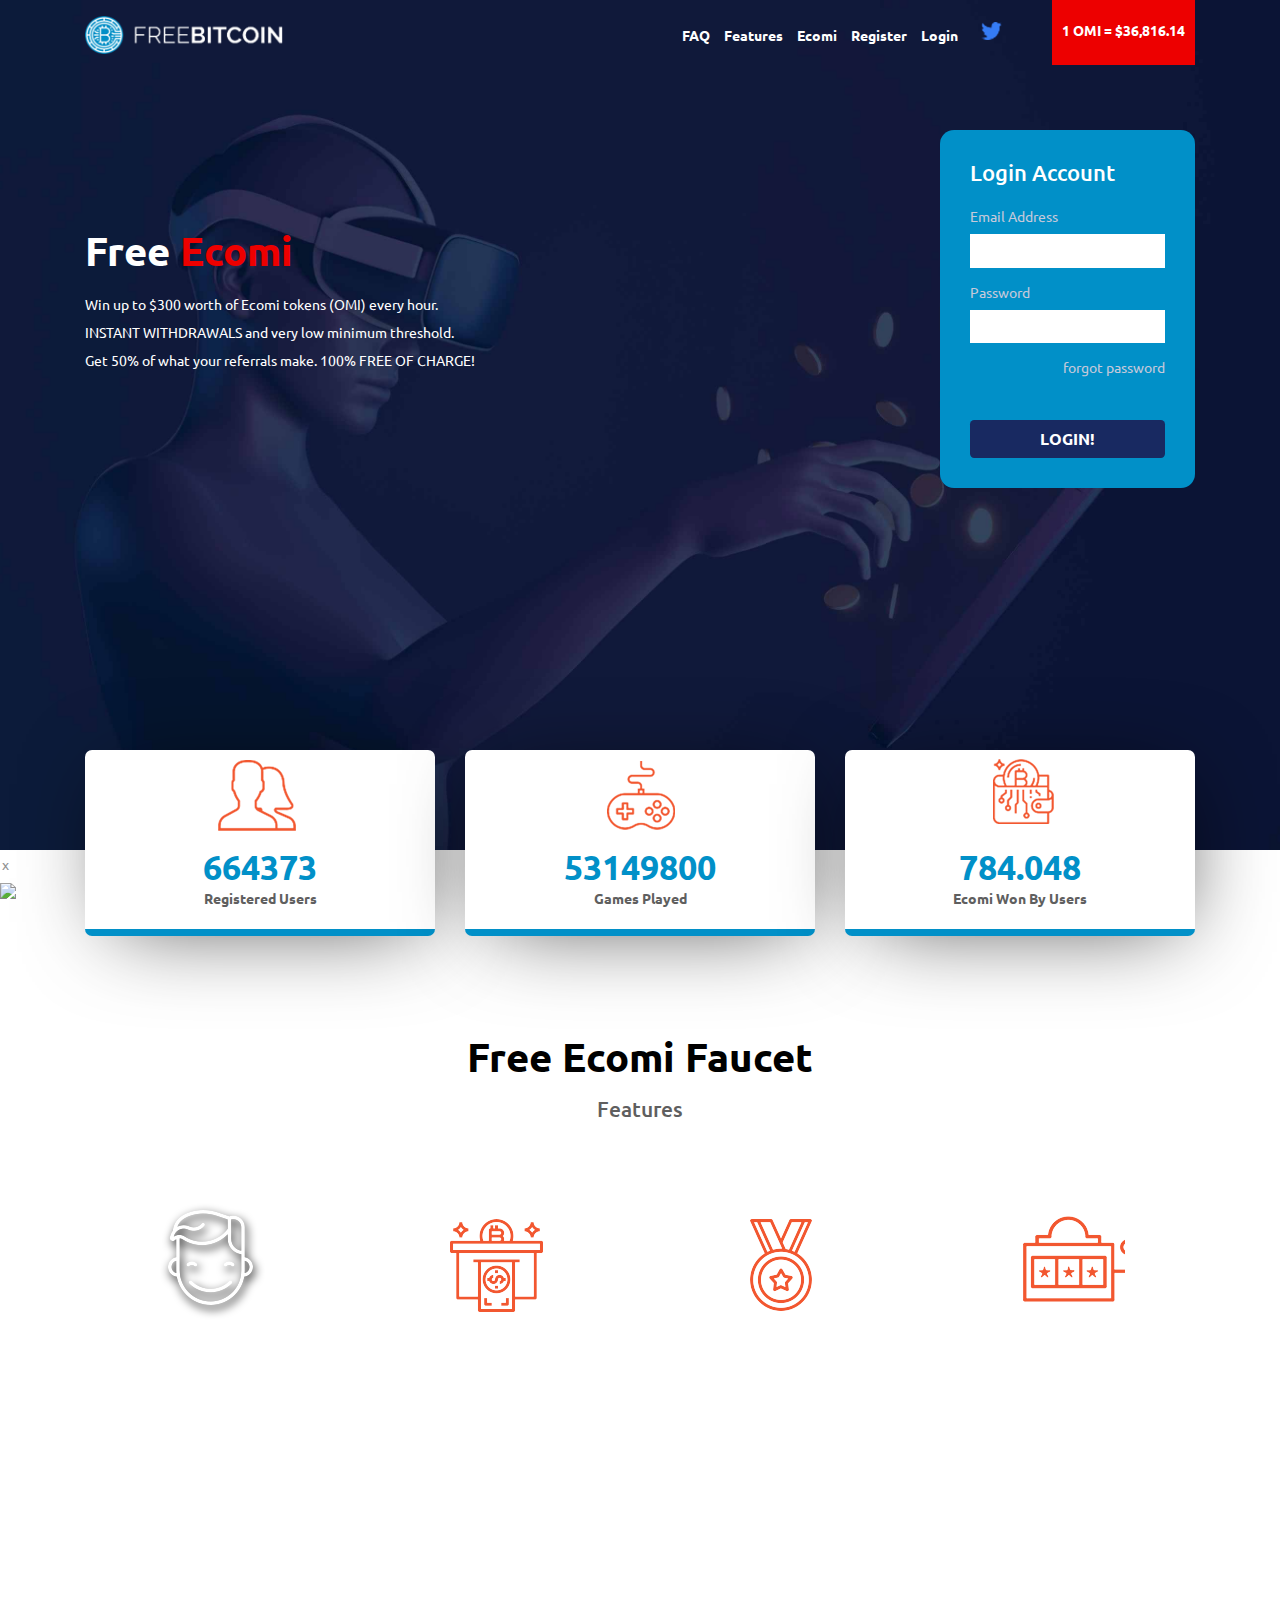
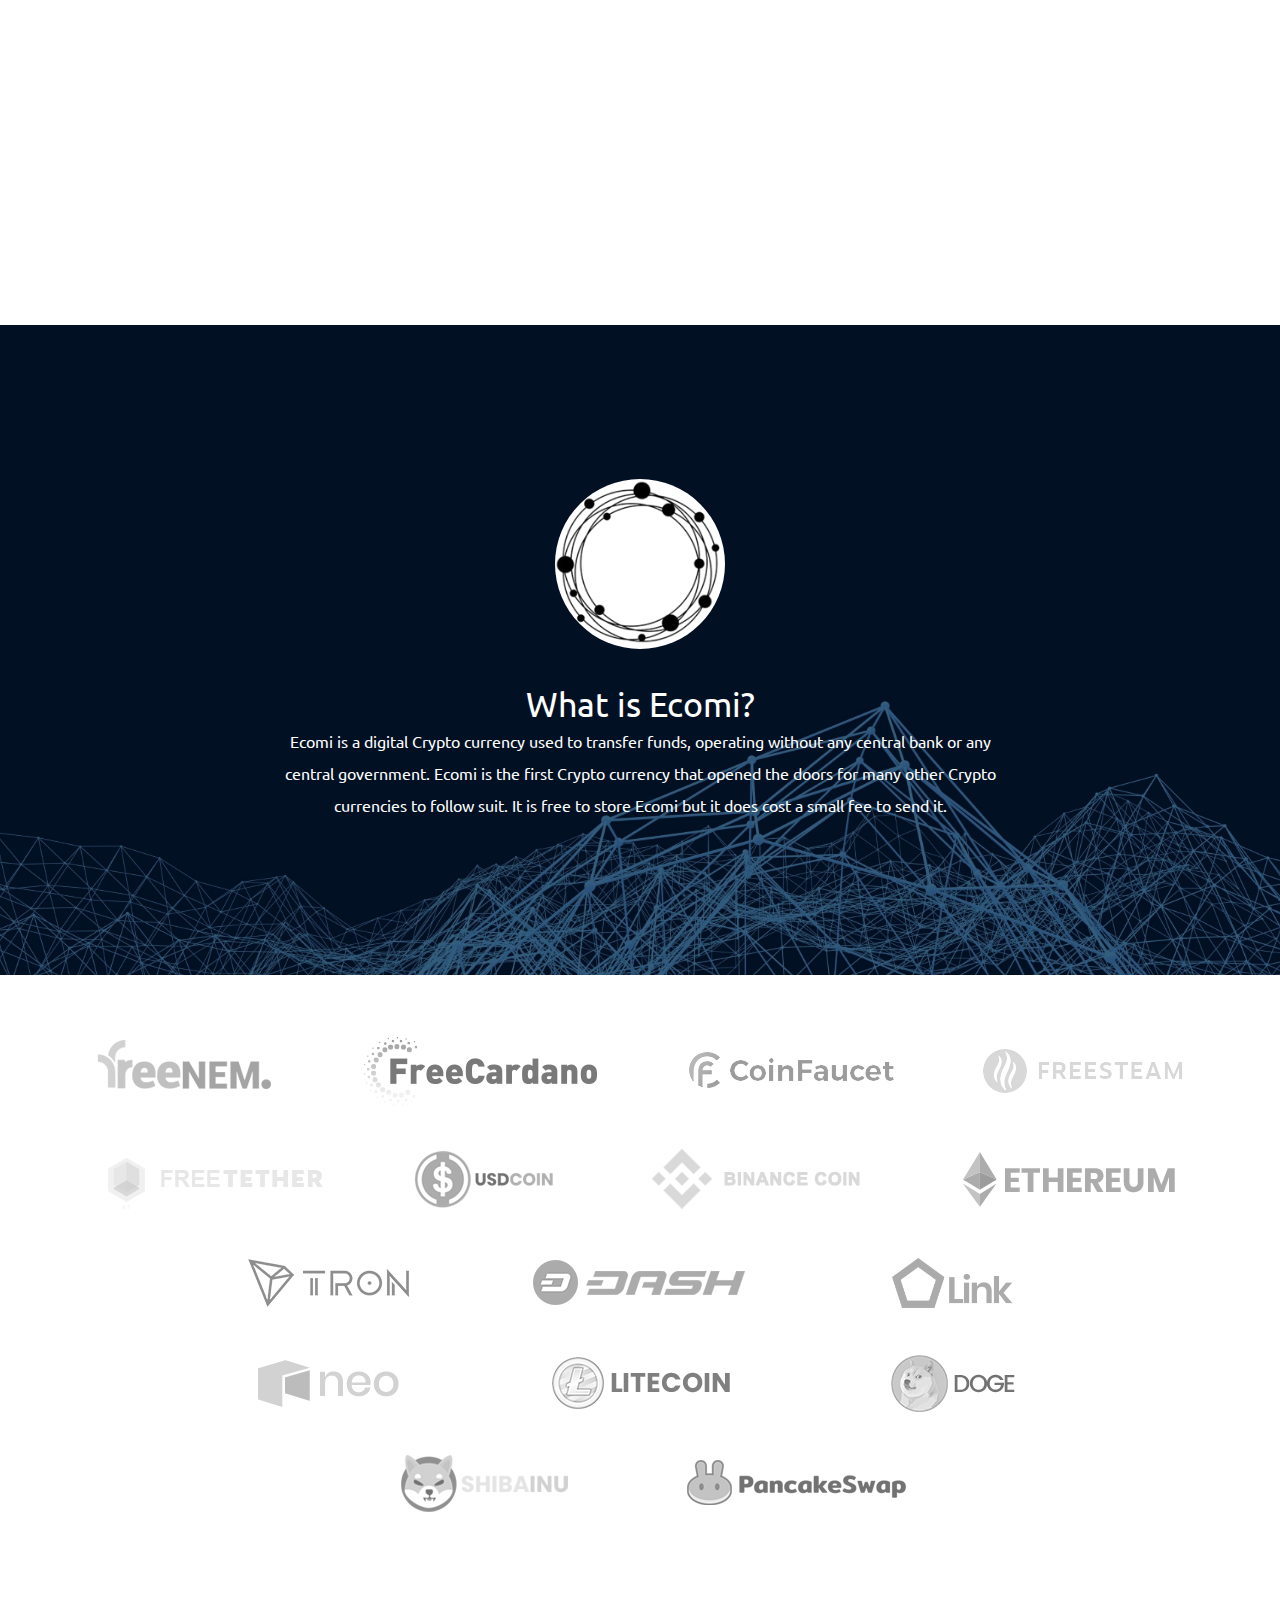
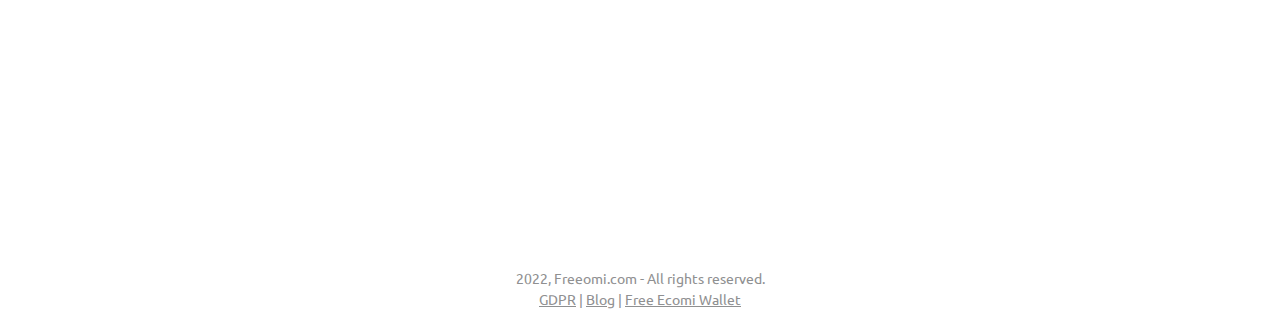
==== commit aa681b77: "Changes made before renaming accounts app" ====
--- a/html/index.html
+++ b/html/index.html
@@ -237,7 +237,7 @@
                             <i class="icon referral"></i>
                             <div class="text-wrapper">
                                 <div class="header">
-                                    Highly-Rewarding Referral Program
+                                    Referral Program
                                 </div>
                                 <div class="text">
                                     You get 50% of whatever your friends earn with Free Ecomi! That&#039;s right, 50%! Accordingly, they will get 50% from what their referrals make and would be incentivized to participate, so bring in as many friends as you can. The sky is the limit.
--- a/assets/css/dev.css
+++ b/assets/css/dev.css
@@ -113,26 +113,21 @@
     transform: scale(4);
     transform-origin: center;
 }
-.home .feature-wrapper .feature:hover {
-    color: white !important;
-    background-color: var(--dark) !important;
-    transform: translateY(-10px);
-    transition: .1s !important;
-}
+/*
 .home .feature-wrapper .feature:hover .feature-icon{
     color: #fff;
-}
+}*/
 
 .home .feature .header,
 .home .feature .text {
     color: var(--bs-dark);
     transition: .3s;
 }
-
+/*
 .home .feature-wrapper .feature:hover .header,
 .home .feature-wrapper .feature:hover .text {
     color: #fff;
-}
+}*/
 
 
 .navbar-light .navbar-brand, .navbar-light .navbar-brand:focus, .navbar-light .navbar-brand:hover {
